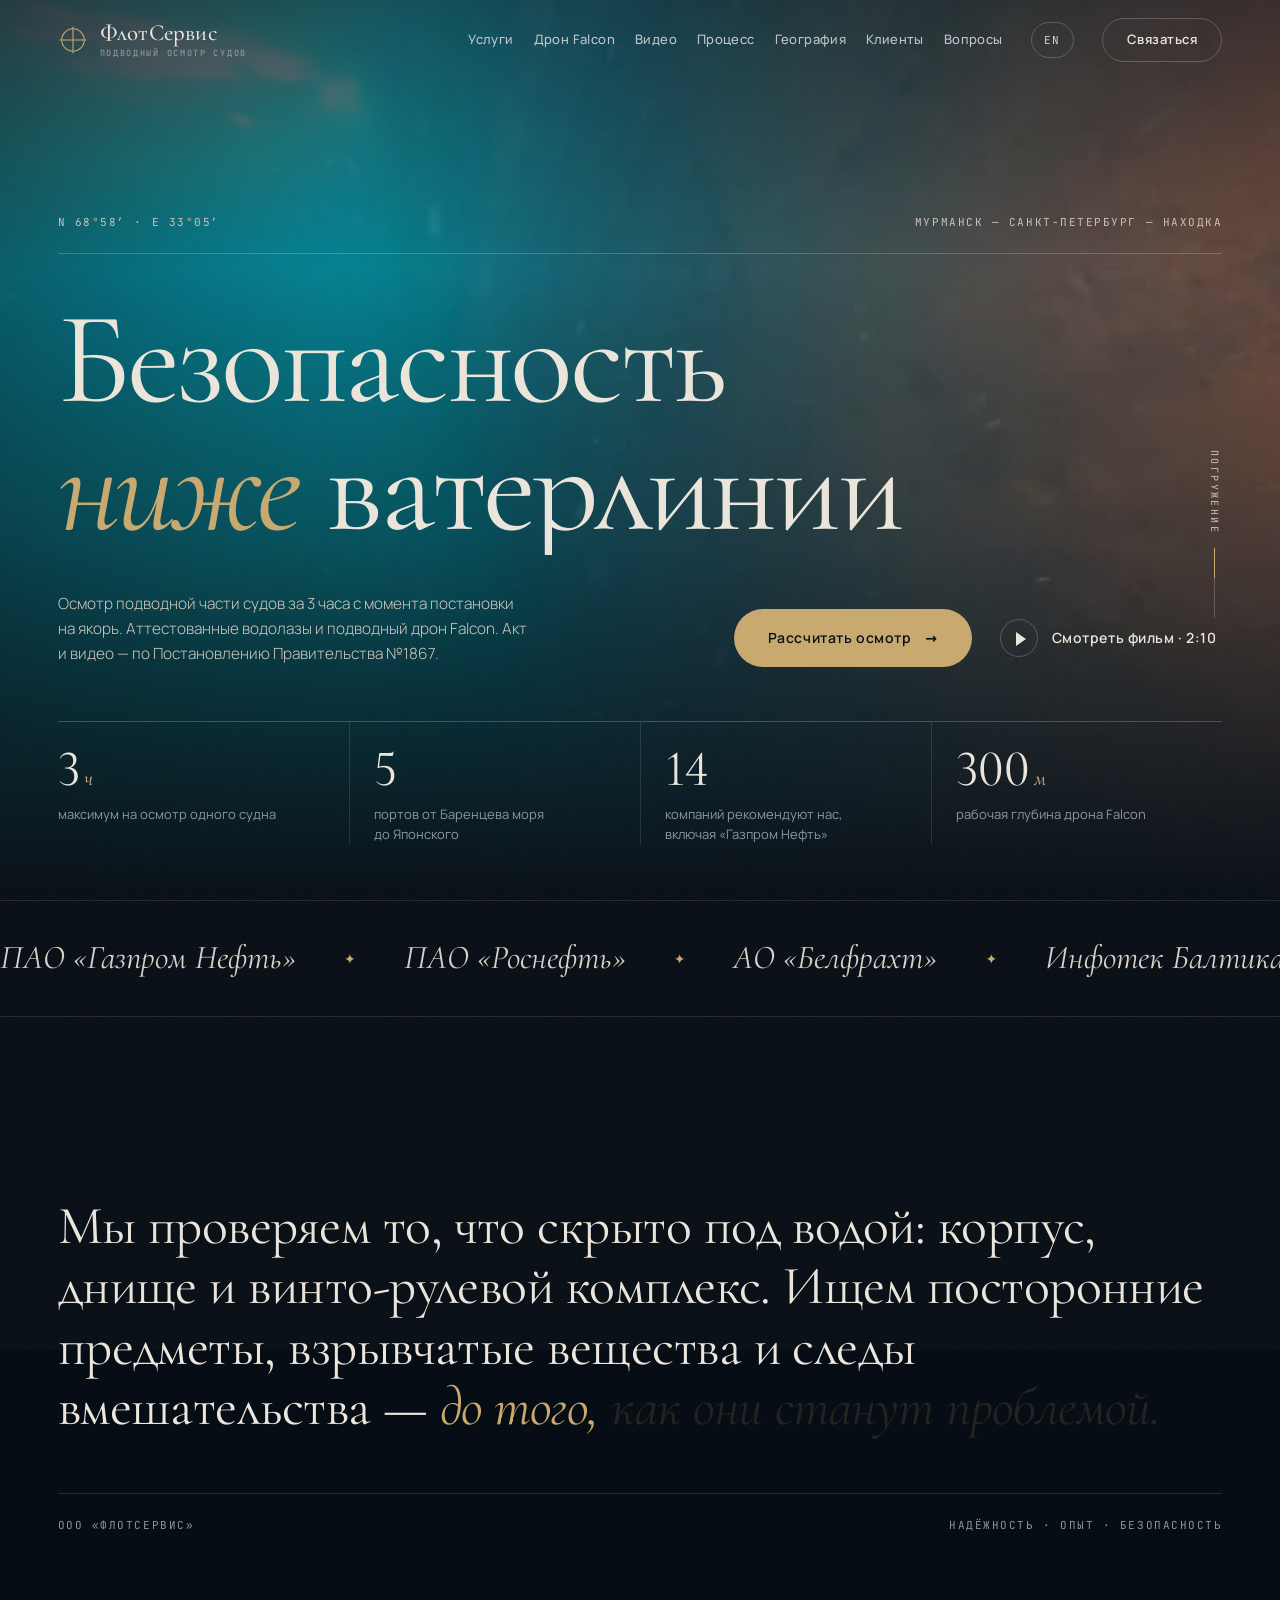
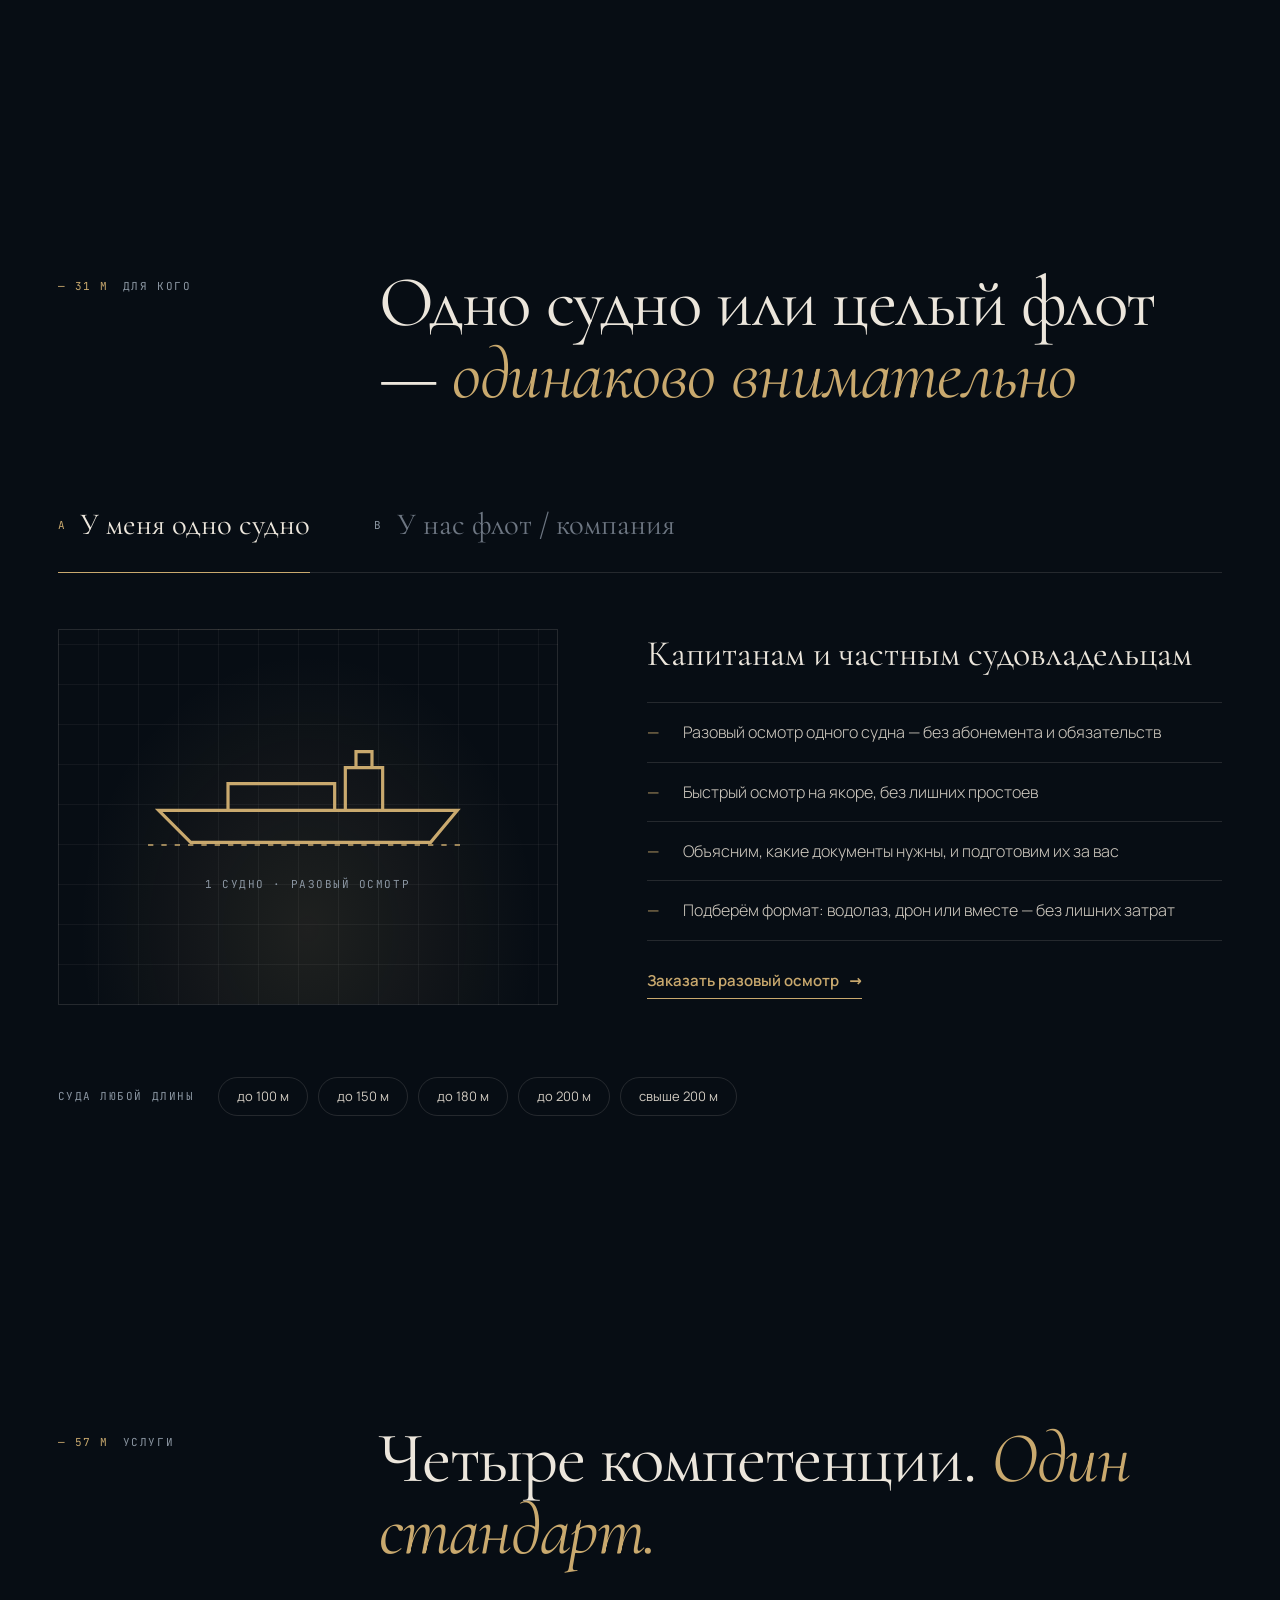
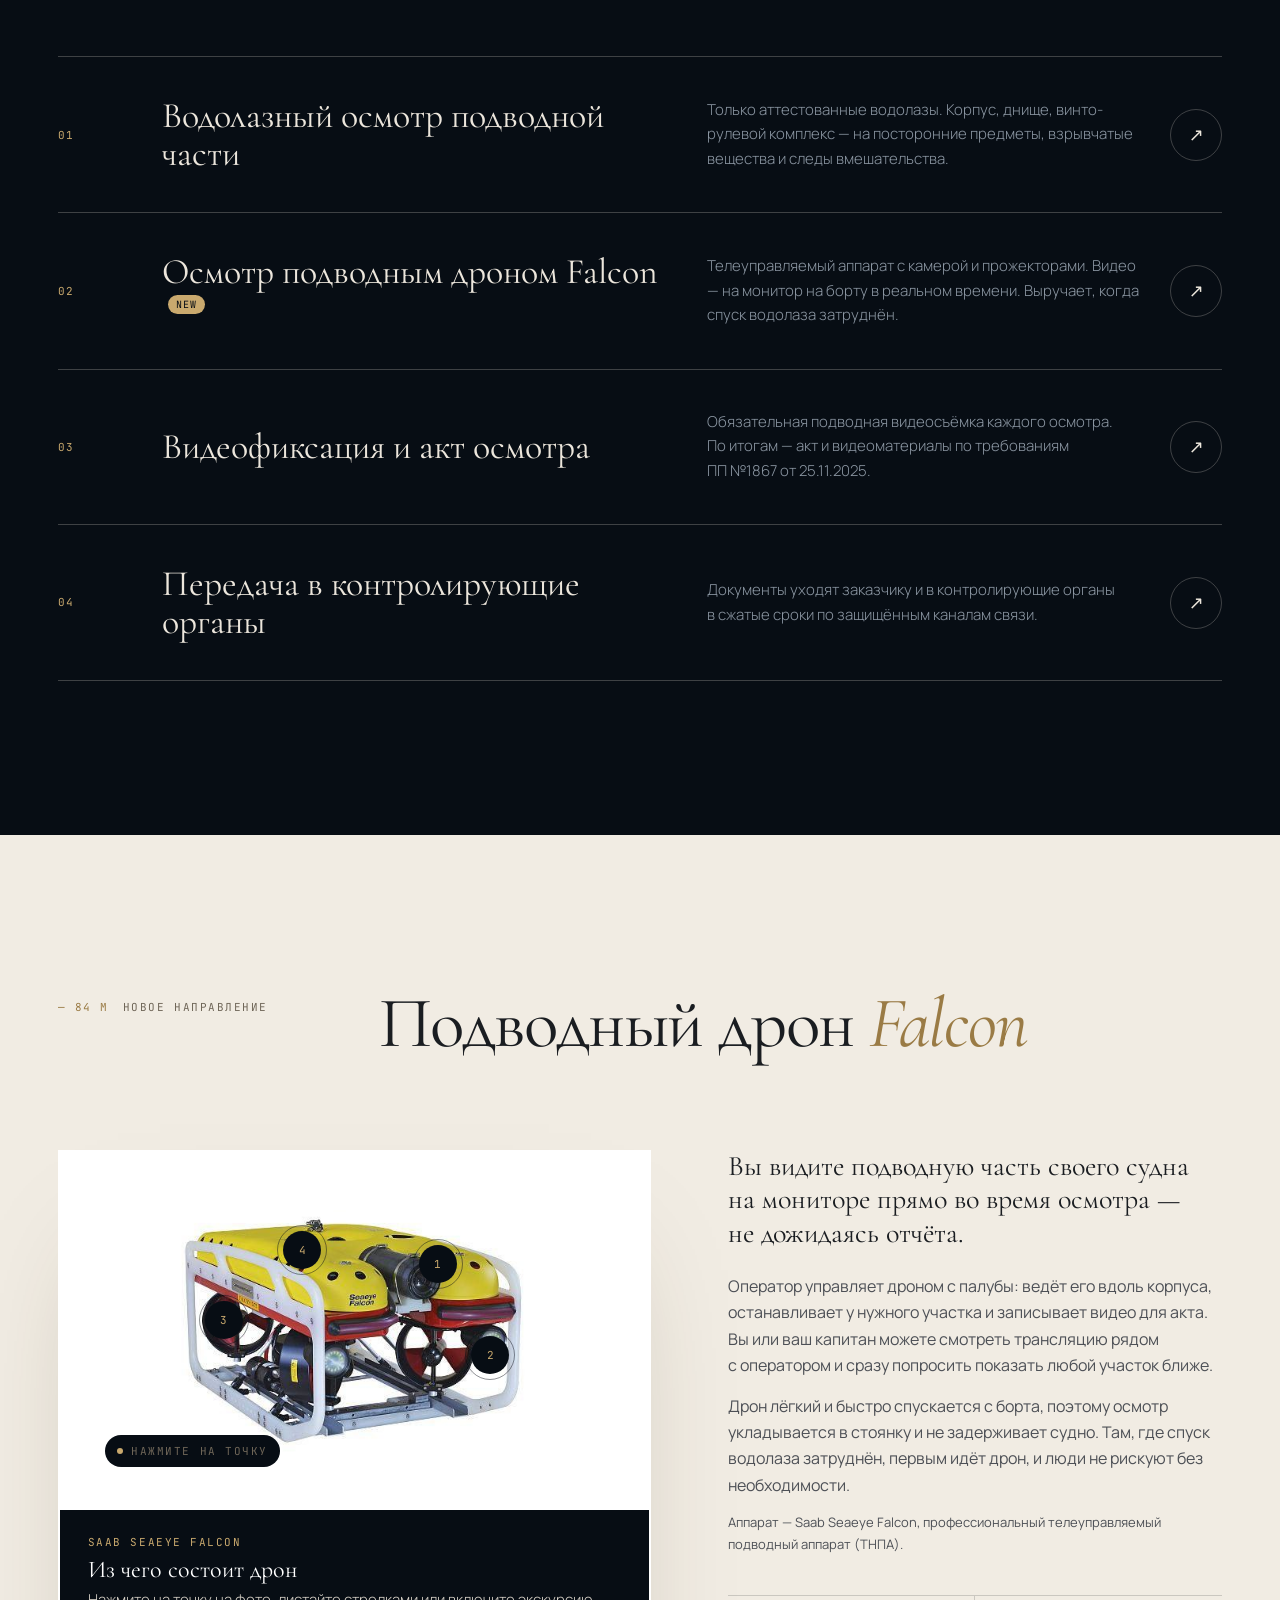
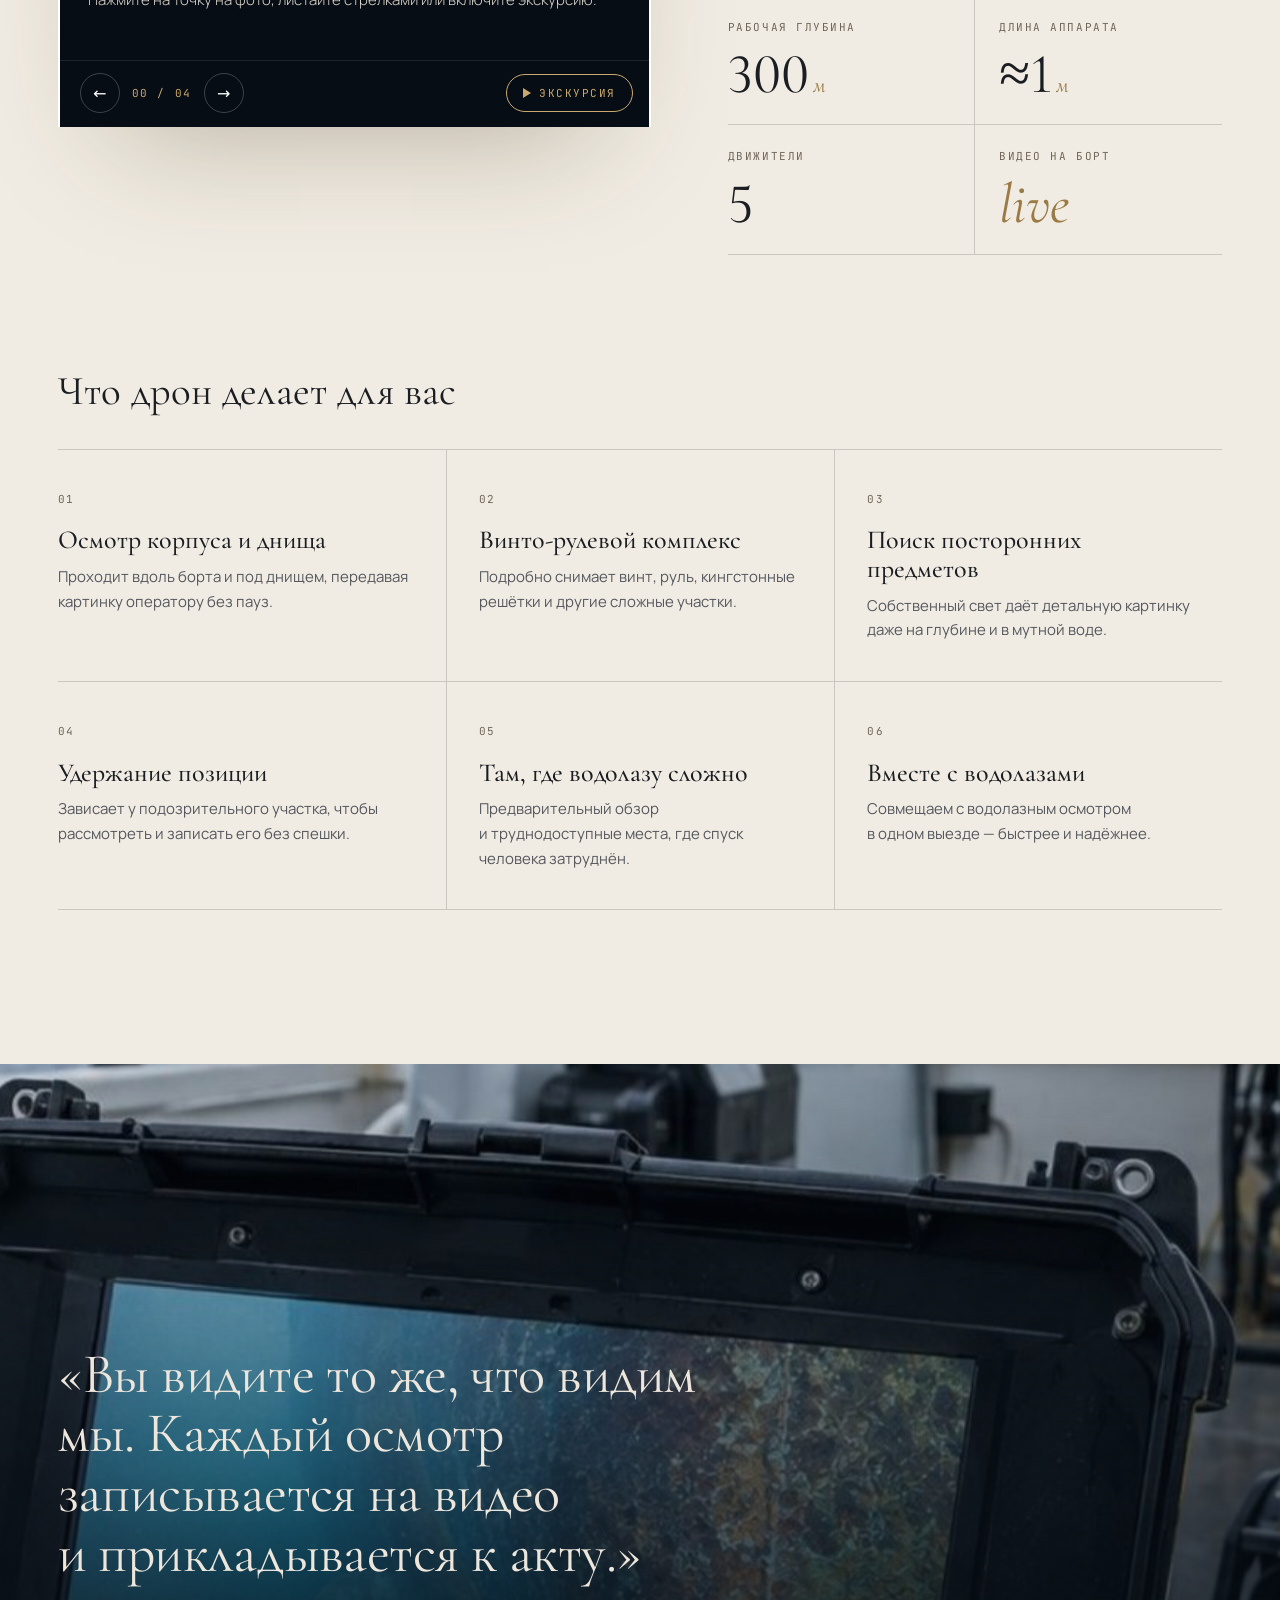
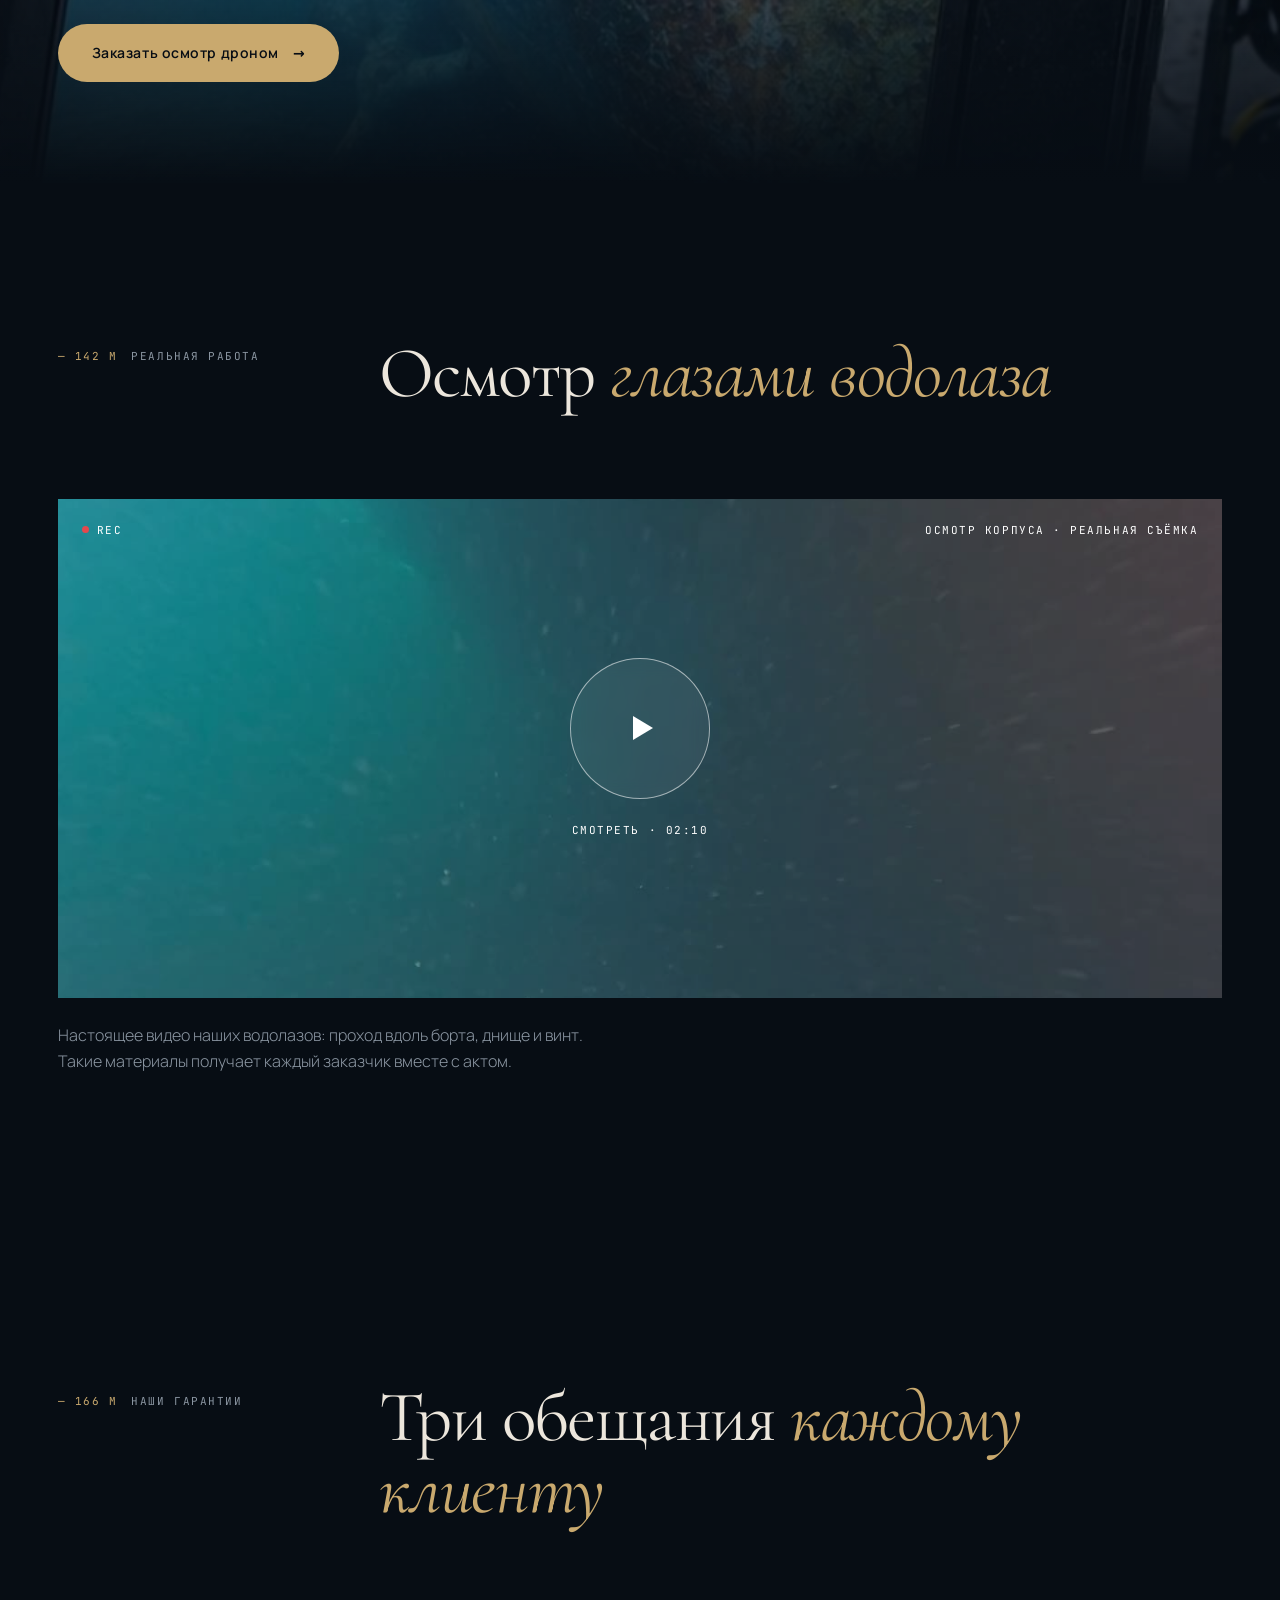
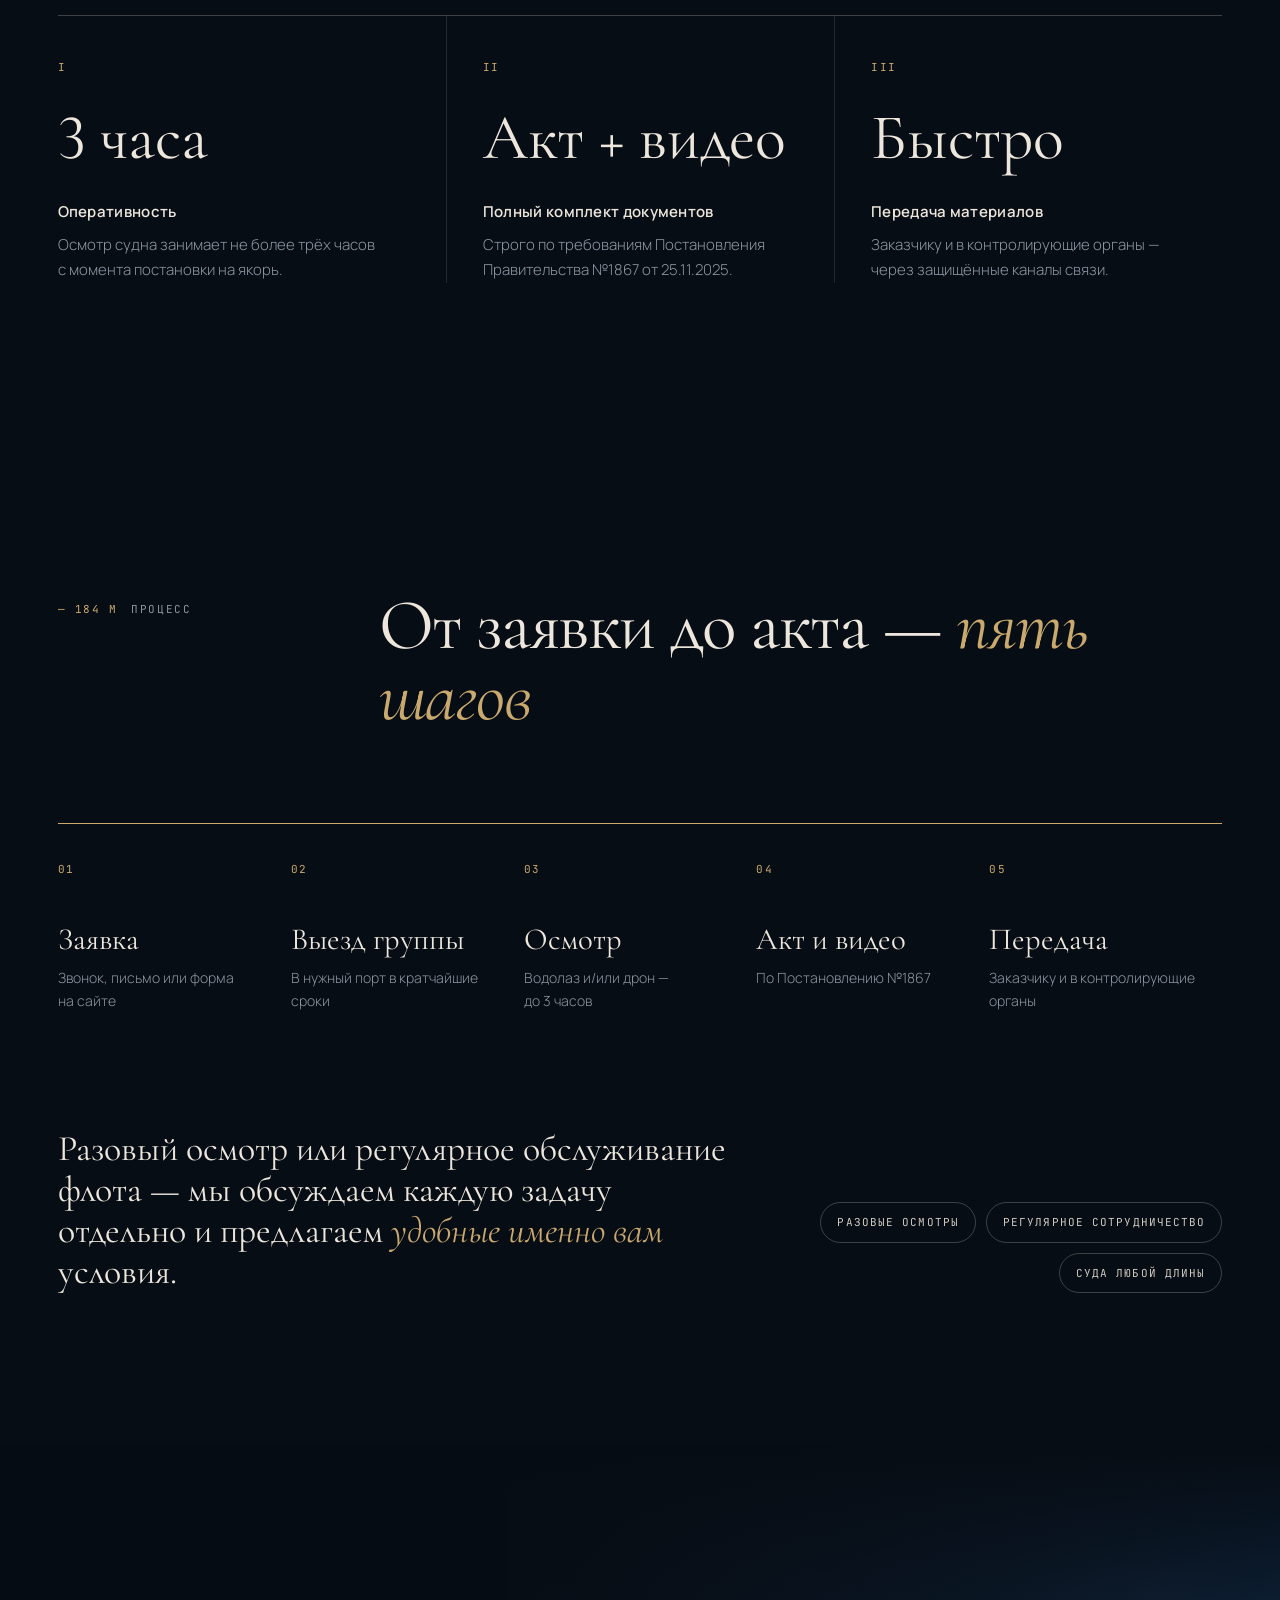
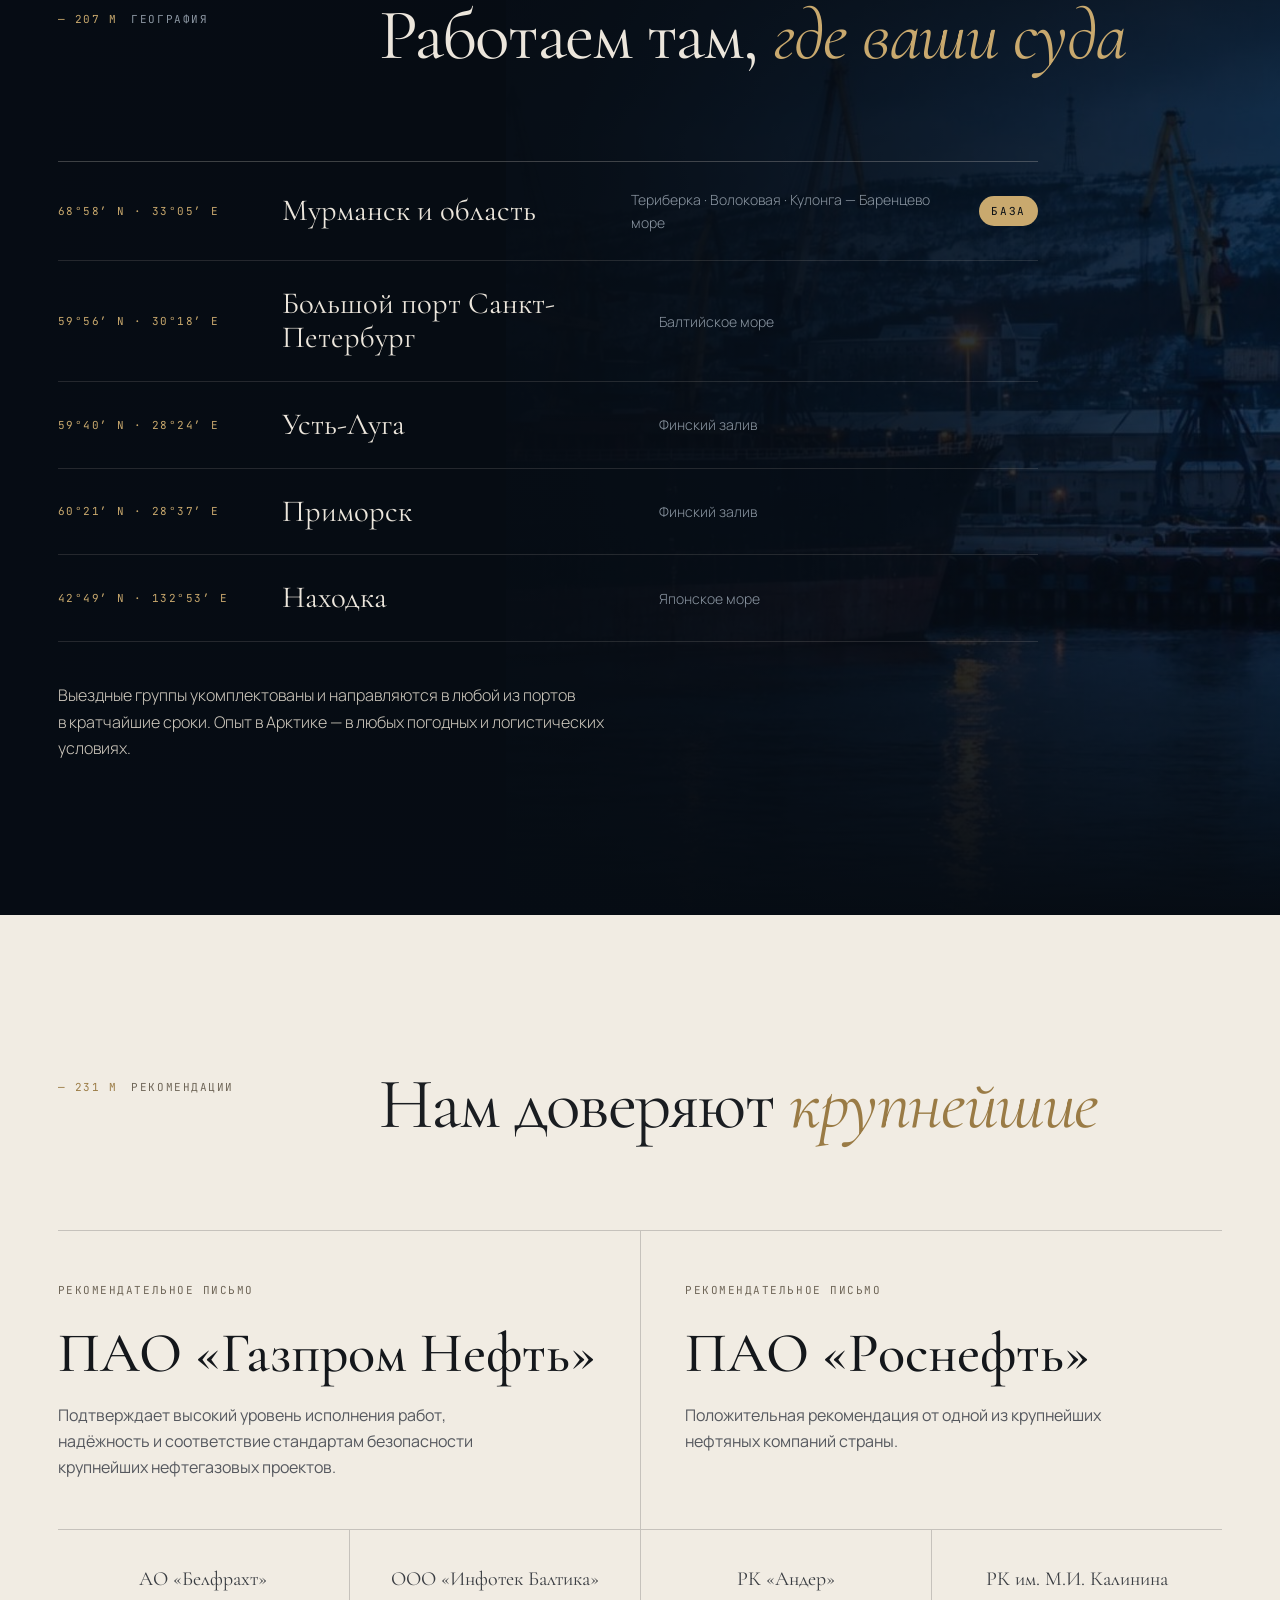
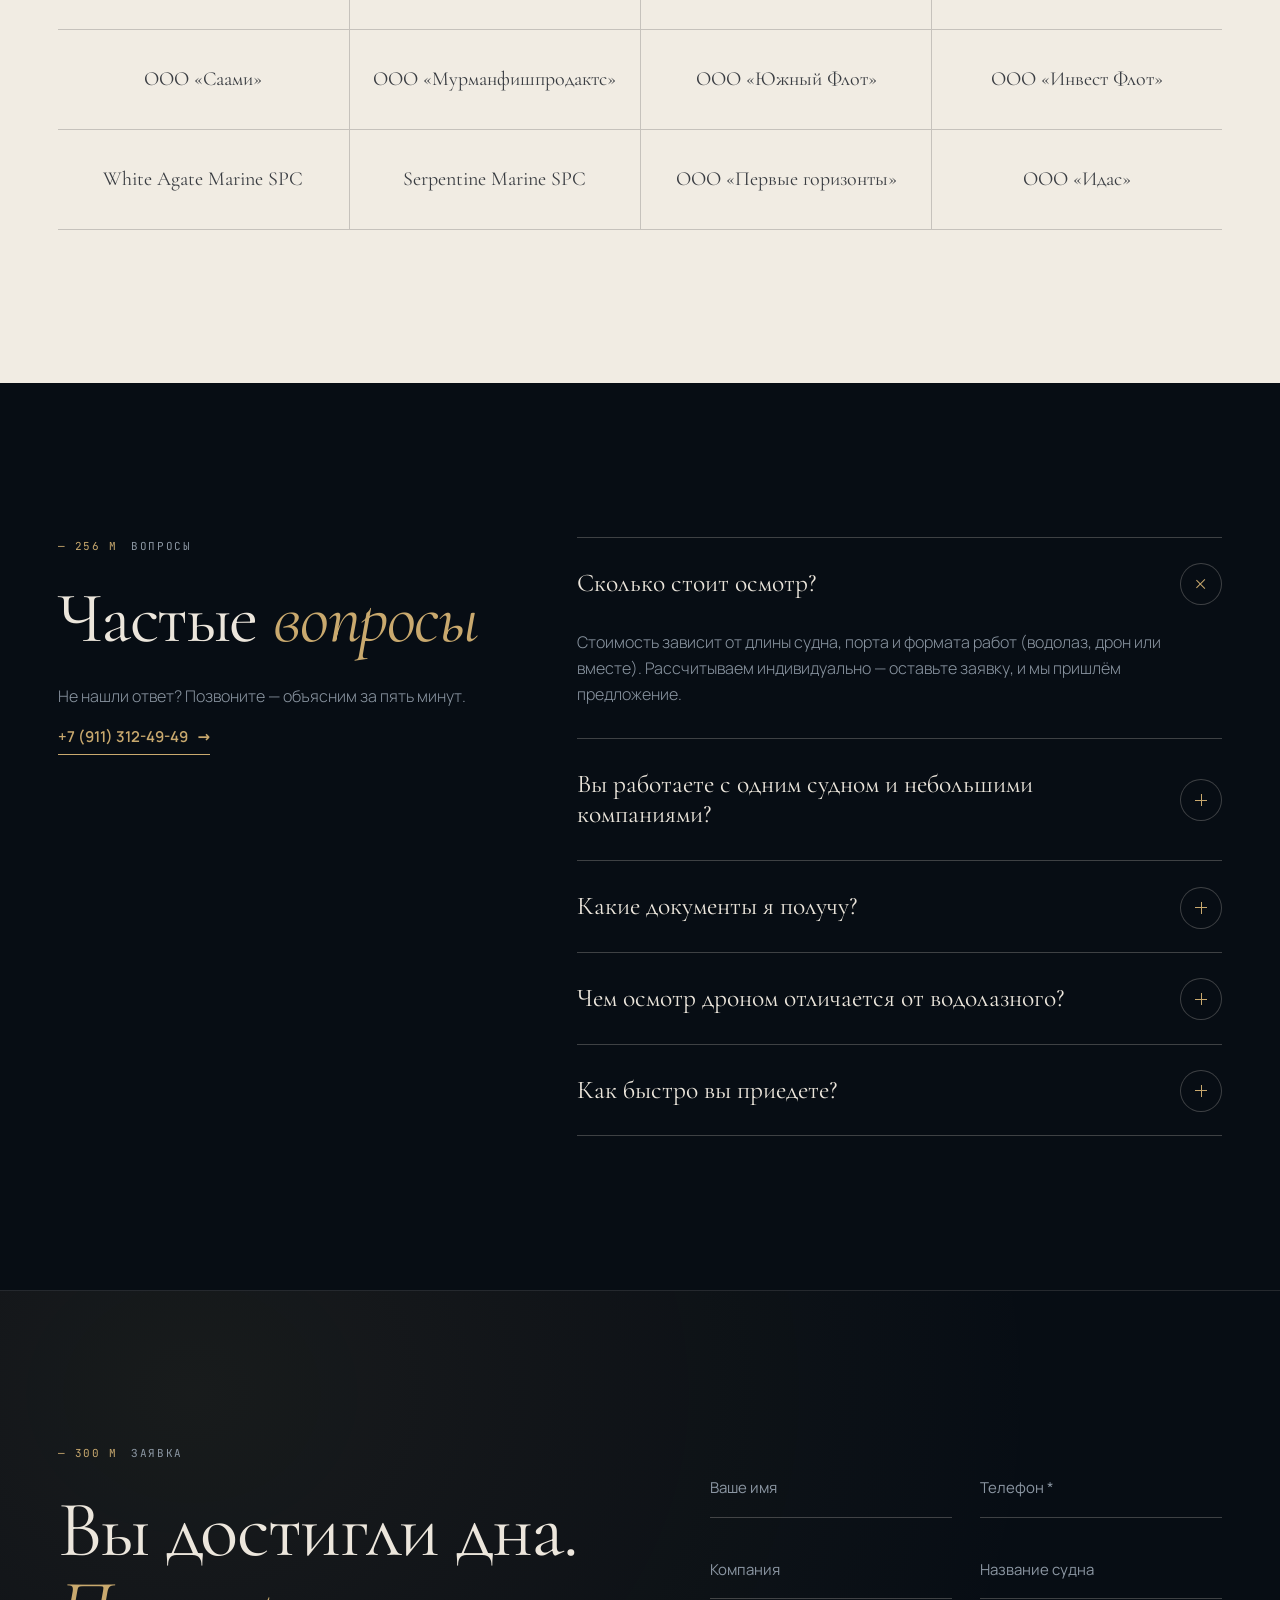
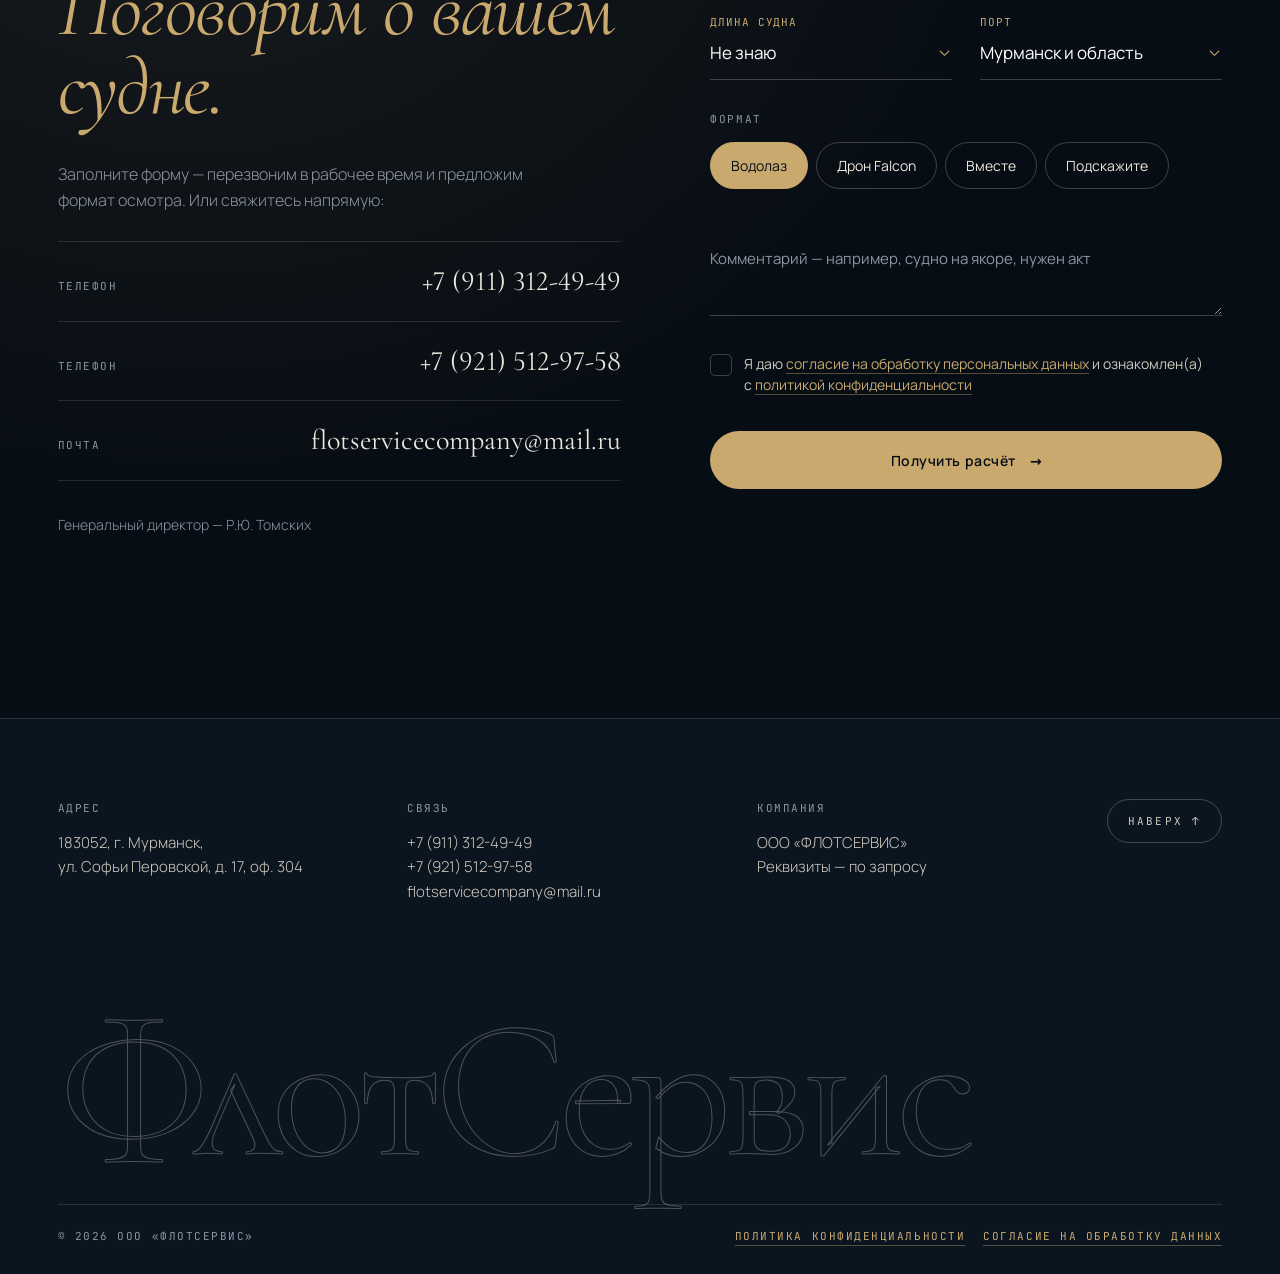
==== index.html @ 88ff587e "Интерактивный дрон: приближение, экскурсия, свайпы Нажатие на точку плавно приближает фото к детали " ====
<!doctype html>
<html lang="ru">
<head>
<meta charset="utf-8">
<meta name="viewport" content="width=device-width, initial-scale=1, viewport-fit=cover">
<title>ФлотСервис — подводный осмотр судов водолазами и дроном</title>
<meta name="description" content="Осмотр подводной части судов за 3 часа с момента постановки на якорь. Аттестованные водолазы и подводный дрон Falcon. Акт и видео по Постановлению №1867. Мурманск, Санкт-Петербург, Усть-Луга, Приморск, Находка.">
<meta name="theme-color" content="#070d14">
<meta property="og:title" content="ФлотСервис — подводный осмотр судов">
<meta property="og:description" content="Водолазы и дрон Falcon. Осмотр до 3 часов, акт и видео по ПП №1867.">
<meta property="og:image" content="assets/diver.jpg">
<link rel="icon" href="data:image/svg+xml,%3Csvg xmlns='http://www.w3.org/2000/svg' viewBox='0 0 32 32'%3E%3Crect width='32' height='32' rx='6' fill='%23070d14'/%3E%3Ccircle cx='16' cy='16' r='9' fill='none' stroke='%23c9a96e' stroke-width='1.5'/%3E%3Cpath d='M16 4v24M4 16h24' stroke='%23c9a96e' stroke-width='1'/%3E%3C/svg%3E">
<link rel="stylesheet" href="assets/fonts/fonts.css">
<link rel="stylesheet" href="styles.css">
<link rel="alternate" hreflang="ru" href="https://vodolaznaya-kompaniya.vercel.app/">
<link rel="alternate" hreflang="en" href="https://vodolaznaya-kompaniya.vercel.app/en/">
<script>
  // до отрисовки: не восстанавливать прошлую прокрутку и не прыгать по #якорю
  if ('scrollRestoration' in history) history.scrollRestoration = 'manual';
  if (location.hash) history.replaceState(null, '', location.pathname + location.search);
</script>
<noscript><style>.loader{display:none}.line>span{transform:none}</style></noscript>
</head>
<body>

<a class="skip" href="#main">К содержанию</a>

<!-- Прелоадер: погружение -->
<div class="loader" id="loader" aria-hidden="true">
  <div class="loader__in">
    <span class="loader__mark"><svg viewBox="0 0 40 40"><circle cx="20" cy="20" r="15"/><path d="M20 2v36M2 20h36"/></svg></span>
    <span class="loader__name">ФлотСервис</span>
    <span class="loader__depth"><b id="loaderDepth">000</b> м</span>
  </div>
  <div class="loader__bar"><i id="loaderBar"></i></div>
</div>

<div class="grain" aria-hidden="true"></div>

<!-- ============ ШАПКА ============ -->
<header class="header" id="top">
  <div class="wrap header__in">
    <a href="#top" class="logo" aria-label="ФлотСервис — в начало сайта">
      <span class="logo__mark" aria-hidden="true"><svg viewBox="0 0 40 40"><circle cx="20" cy="20" r="15"/><path d="M20 2v36M2 20h36"/></svg></span>
      <span class="logo__txt">ФлотСервис<small>Подводный осмотр судов</small></span>
    </a>
    <nav class="nav" id="nav" aria-label="Основное меню">
      <a href="#services"><i>01</i>Услуги</a>
      <a href="#falcon"><i>02</i>Дрон Falcon</a>
      <a href="#video"><i>03</i>Видео</a>
      <a href="#process"><i>04</i>Процесс</a>
      <a href="#geo"><i>05</i>География</a>
      <a href="#clients"><i>06</i>Клиенты</a>
      <a href="#faq"><i>07</i>Вопросы</a>
      <div class="nav__foot">
        <a href="tel:+79113124949">+7 (911) 312-49-49</a>
        <a href="mailto:flotservicecompany@mail.ru">flotservicecompany@mail.ru</a>
      </div>
    </nav>
    <span class="header__depth" aria-hidden="true"><b data-depth>000</b> м</span>
    <a href="tel:+79113124949" class="header__phone">+7 (911) 312-49-49</a>
    <a href="en/" class="lang" hreflang="en" lang="en" aria-label="English version">EN</a>
    <a href="#contact" class="btn btn--line btn--sm header__cta magnetic">Связаться</a>
    <button class="burger" id="burger" aria-label="Открыть меню" aria-expanded="false" aria-controls="nav"><span></span><span></span></button>
  </div>
</header>

<!-- ============ ГЛУБИНОМЕР ============ -->
<aside class="gauge" aria-hidden="true">
  <span class="gauge__value"><b data-depth>000</b> м</span>
  <div class="gauge__track"><div class="gauge__fill" id="gaugeFill"></div></div>
  <span class="gauge__section" id="gaugeSection">поверхность</span>
</aside>

<main id="main">

<!-- ============ HERO ============ -->
<section class="hero" data-zone="поверхность">
  <video class="hero__video" autoplay muted loop playsinline preload="auto" poster="assets/hero-poster.jpg" aria-hidden="true">
    <source src="assets/hero-loop.mp4" type="video/mp4">
  </video>
  <div class="hero__shade"></div>

  <div class="wrap hero__in">
    <div class="hero__meta">
      <span class="mono">N 68°58′ · E 33°05′</span>
      <span class="mono">Мурманск — Санкт-Петербург — Находка</span>
    </div>

    <h1 class="hero__title">
      <span class="line"><span>Безопасность</span></span>
      <span class="line"><span><em>ниже</em> ватерлинии</span></span>
    </h1>

    <div class="hero__bottom">
      <p class="hero__lead">Осмотр подводной части судов за&nbsp;3&nbsp;часа с&nbsp;момента постановки на&nbsp;якорь. Аттестованные водолазы и&nbsp;подводный дрон Falcon. Акт и&nbsp;видео — по&nbsp;Постановлению Правительства №1867.</p>
      <div class="hero__btns">
        <a href="#contact" class="btn btn--brass magnetic">Рассчитать осмотр <span class="arr" aria-hidden="true">→</span></a>
        <a href="#video" class="btn btn--text" data-film><span class="play-dot" aria-hidden="true"></span>Смотреть фильм · 2:10</a>
      </div>
    </div>

    <ul class="hero__stats">
      <li><b>3<small>ч</small></b><span>максимум на&nbsp;осмотр одного судна</span></li>
      <li><b>5</b><span>портов от&nbsp;Баренцева моря до&nbsp;Японского</span></li>
      <li><b>14</b><span>компаний рекомендуют нас, включая «Газпром Нефть»</span></li>
      <li><b>300<small>м</small></b><span>рабочая глубина дрона Falcon</span></li>
    </ul>
  </div>
  <a href="#trust" class="hero__scroll" aria-label="Листать вниз"><span>Погружение</span><i></i></a>
</section>

<!-- ============ ЛЕНТА ДОВЕРИЯ ============ -->
<div class="trust" id="trust" aria-label="Нас рекомендуют">
  <div class="marquee"><div class="marquee__row">
    <span>ПАО «Газпром Нефть»</span><i>✦</i><span>ПАО «Роснефть»</span><i>✦</i><span>АО «Белфрахт»</span><i>✦</i><span>Инфотек Балтика</span><i>✦</i><span>White Agate Marine</span><i>✦</i><span>Мурманфишпродактс</span><i>✦</i><span>Serpentine Marine</span><i>✦</i><span>Южный Флот</span><i>✦</i><span>Инвест Флот</span><i>✦</i>
  </div></div>
</div>

<!-- ============ МАНИФЕСТ ============ -->
<section class="section manifest" data-zone="о компании">
  <div class="wrap">
    <p class="manifest__txt reveal-words">Мы&nbsp;проверяем то, что скрыто под водой: корпус, днище и&nbsp;винто-рулевой комплекс. Ищем посторонние предметы, взрывчатые вещества и&nbsp;следы вмешательства — <em>до&nbsp;того, как они станут проблемой.</em></p>
    <div class="manifest__sign">
      <span class="mono">ООО «ФлотСервис»</span>
      <span class="mono">Надёжность · Опыт · Безопасность</span>
    </div>
  </div>
</section>

<!-- ============ ДЛЯ КОГО ============ -->
<section class="section" id="who" data-zone="для кого">
  <div class="wrap">
    <header class="shead">
      <p class="shead__num mono"><span class="depth-tag">— 0 м</span> Для кого</p>
      <h2 class="h2">Одно судно или целый флот — <em>одинаково внимательно</em></h2>
    </header>

    <div class="switch" role="tablist" aria-label="Выберите формат">
      <button role="tab" aria-selected="true" aria-controls="tab-one" id="t-one" class="switch__btn is-active" data-tab="one"><i class="mono">A</i>У меня одно судно</button>
      <button role="tab" aria-selected="false" aria-controls="tab-fleet" id="t-fleet" class="switch__btn" data-tab="fleet"><i class="mono">B</i>У нас флот / компания</button>
    </div>

    <div class="who">
      <div class="who__panel is-active" id="tab-one" role="tabpanel" aria-labelledby="t-one">
        <div class="who__visual" aria-hidden="true">
          <svg viewBox="0 0 120 40"><use href="#ship"/></svg>
          <span class="mono">1 судно · разовый осмотр</span>
        </div>
        <div class="who__body">
          <h3>Капитанам и частным судовладельцам</h3>
          <ul class="list">
            <li>Разовый осмотр одного судна — без абонемента и&nbsp;обязательств</li>
            <li>Быстрый осмотр на&nbsp;якоре, без лишних простоев</li>
            <li>Объясним, какие документы нужны, и&nbsp;подготовим их за&nbsp;вас</li>
            <li>Подберём формат: водолаз, дрон или вместе — без лишних затрат</li>
          </ul>
          <a href="#contact" class="link" data-format="Разовый осмотр">Заказать разовый осмотр <span aria-hidden="true">→</span></a>
        </div>
      </div>
      <div class="who__panel" id="tab-fleet" role="tabpanel" aria-labelledby="t-fleet" hidden>
        <div class="who__visual who__visual--fleet" aria-hidden="true">
          <div><svg viewBox="0 0 120 40"><use href="#ship"/></svg><svg viewBox="0 0 120 40"><use href="#ship"/></svg><svg viewBox="0 0 120 40"><use href="#ship"/></svg><svg viewBox="0 0 120 40"><use href="#ship"/></svg></div>
          <span class="mono">флот · договор на обслуживание</span>
        </div>
        <div class="who__body">
          <h3>Судоходным, стивидорным и&nbsp;нефтегазовым компаниям</h3>
          <ul class="list">
            <li>Регулярное обслуживание флота по&nbsp;согласованному графику</li>
            <li>Безопасность судов перед погрузкой и&nbsp;разгрузкой</li>
            <li>Выездные группы в&nbsp;любом из&nbsp;портов присутствия</li>
            <li>Соответствие стандартам безопасности крупнейших нефтегазовых проектов</li>
          </ul>
          <a href="#contact" class="link" data-format="Договор на обслуживание флота">Обсудить договор на обслуживание <span aria-hidden="true">→</span></a>
        </div>
      </div>
    </div>

    <div class="sizes">
      <span class="mono">Суда любой длины</span>
      <i>до 100 м</i><i>до 150 м</i><i>до 180 м</i><i>до 200 м</i><i>свыше 200 м</i>
    </div>
  </div>
</section>

<!-- ============ УСЛУГИ ============ -->
<section class="section" id="services" data-zone="услуги">
  <div class="wrap">
    <header class="shead">
      <p class="shead__num mono"><span class="depth-tag">— 0 м</span> Услуги</p>
      <h2 class="h2">Четыре компетенции. <em>Один стандарт.</em></h2>
    </header>
    <ol class="rows">
      <li class="row">
        <span class="row__n mono">01</span>
        <h3 class="row__t">Водолазный осмотр подводной части</h3>
        <p class="row__d">Только аттестованные водолазы. Корпус, днище, винто-рулевой комплекс — на&nbsp;посторонние предметы, взрывчатые вещества и&nbsp;следы вмешательства.</p>
        <a href="#video" class="row__a" aria-label="Смотреть видео водолазного осмотра">↗</a>
      </li>
      <li class="row">
        <span class="row__n mono">02</span>
        <h3 class="row__t">Осмотр подводным дроном Falcon <sup class="mono">new</sup></h3>
        <p class="row__d">Телеуправляемый аппарат с&nbsp;камерой и&nbsp;прожекторами. Видео — на&nbsp;монитор на&nbsp;борту в&nbsp;реальном времени. Выручает, когда спуск водолаза затруднён.</p>
        <a href="#falcon" class="row__a" aria-label="Подробнее о дроне">↗</a>
      </li>
      <li class="row">
        <span class="row__n mono">03</span>
        <h3 class="row__t">Видеофиксация и акт осмотра</h3>
        <p class="row__d">Обязательная подводная видеосъёмка каждого осмотра. По&nbsp;итогам — акт и&nbsp;видеоматериалы по&nbsp;требованиям ПП&nbsp;№1867 от&nbsp;25.11.2025.</p>
        <a href="#guarantees" class="row__a" aria-label="Подробнее об акте и видео">↗</a>
      </li>
      <li class="row">
        <span class="row__n mono">04</span>
        <h3 class="row__t">Передача в контролирующие органы</h3>
        <p class="row__d">Документы уходят заказчику и&nbsp;в&nbsp;контролирующие органы в&nbsp;сжатые сроки по&nbsp;защищённым каналам связи.</p>
        <a href="#process" class="row__a" aria-label="Как передаём документы">↗</a>
      </li>
    </ol>
  </div>
</section>

<!-- ============ ДРОН FALCON (светлая секция) ============ -->
<section class="section light falcon" id="falcon" data-zone="дрон falcon">
  <div class="wrap">
    <header class="shead">
      <p class="shead__num mono"><span class="depth-tag">— 0 м</span> Новое направление</p>
      <h2 class="h2">Подводный дрон <em>Falcon</em></h2>
    </header>

    <div class="falcon__grid">
      <figure class="drone" id="drone">
        <div class="drone__img">
          <div class="drone__stage" id="droneStage">
            <img src="assets/falcon.jpg" alt="Подводный дрон Saab Seaeye Falcon — жёлтый корпус, белая защитная рама, движители и прожекторы" width="660" height="371">
            <span class="drone__spot" aria-hidden="true"></span>
            <button class="hot" style="--x:66%;--y:27%" data-hot="0" aria-label="Камера"><span>1</span></button>
            <button class="hot" style="--x:76%;--y:58%" data-hot="1" aria-label="Прожекторы"><span>2</span></button>
            <button class="hot" style="--x:25%;--y:46%" data-hot="2" aria-label="Движители"><span>3</span></button>
            <button class="hot" style="--x:40%;--y:22%" data-hot="3" aria-label="Корпус и рама"><span>4</span></button>
          </div>
          <span class="drone__hint mono" id="droneHint" aria-hidden="true">Нажмите на точку</span>
          <button class="drone__reset mono" id="droneReset" hidden>Общий вид <span aria-hidden="true">↺</span></button>
        </div>
        <figcaption class="drone__tip">
          <div class="drone__body" id="droneTip" aria-live="polite">
            <span class="mono">Saab Seaeye Falcon</span>
            <b>Из чего состоит дрон</b>
            <span>Нажмите на точку на фото, листайте стрелками или включите экскурсию.</span>
          </div>
          <div class="drone__ctrl">
            <button class="drone__arrow" id="dronePrev" aria-label="Предыдущая деталь">←</button>
            <span class="drone__count mono" id="droneCount">00 / 04</span>
            <button class="drone__arrow" id="droneNext" aria-label="Следующая деталь">→</button>
            <button class="drone__tour mono" id="droneTour" aria-pressed="false"><span class="drone__tour-ico" aria-hidden="true"></span><span class="drone__tour-txt">Экскурсия</span></button>
            <span class="drone__bar" aria-hidden="true"><i id="droneBar"></i></span>
          </div>
        </figcaption>
      </figure>

      <div class="falcon__text">
        <p class="falcon__lead">Вы видите подводную часть своего судна на&nbsp;мониторе прямо во&nbsp;время осмотра — не&nbsp;дожидаясь отчёта.</p>
        <p>Оператор управляет дроном с&nbsp;палубы: ведёт его вдоль корпуса, останавливает у&nbsp;нужного участка и&nbsp;записывает видео для акта. Вы или ваш капитан можете смотреть трансляцию рядом с&nbsp;оператором и&nbsp;сразу попросить показать любой участок ближе.</p>
        <p>Дрон лёгкий и&nbsp;быстро спускается с&nbsp;борта, поэтому осмотр укладывается в&nbsp;стоянку и&nbsp;не&nbsp;задерживает судно. Там, где спуск водолаза затруднён, первым идёт дрон, и&nbsp;люди не&nbsp;рискуют без необходимости.</p>
        <p class="falcon__model">Аппарат — Saab Seaeye Falcon, профессиональный телеуправляемый подводный аппарат (ТНПА).</p>
        <dl class="specs">
          <div><dt class="mono">Рабочая глубина</dt><dd>300<small>м</small></dd></div>
          <div><dt class="mono">Длина аппарата</dt><dd>≈1<small>м</small></dd></div>
          <div><dt class="mono">Движители</dt><dd>5</dd></div>
          <div><dt class="mono">Видео на борт</dt><dd><em>live</em></dd></div>
        </dl>
      </div>
    </div>

    <h3 class="h3">Что дрон делает для вас</h3>
    <div class="tasks">
      <div class="task"><span class="mono">01</span><h4>Осмотр корпуса и днища</h4><p>Проходит вдоль борта и&nbsp;под днищем, передавая картинку оператору без пауз.</p></div>
      <div class="task"><span class="mono">02</span><h4>Винто-рулевой комплекс</h4><p>Подробно снимает винт, руль, кингстонные решётки и&nbsp;другие сложные участки.</p></div>
      <div class="task"><span class="mono">03</span><h4>Поиск посторонних предметов</h4><p>Собственный свет даёт детальную картинку даже на&nbsp;глубине и&nbsp;в&nbsp;мутной воде.</p></div>
      <div class="task"><span class="mono">04</span><h4>Удержание позиции</h4><p>Зависает у&nbsp;подозрительного участка, чтобы рассмотреть и&nbsp;записать его без спешки.</p></div>
      <div class="task"><span class="mono">05</span><h4>Там, где водолазу сложно</h4><p>Предварительный обзор и&nbsp;труднодоступные места, где спуск человека затруднён.</p></div>
      <div class="task"><span class="mono">06</span><h4>Вместе с водолазами</h4><p>Совмещаем с&nbsp;водолазным осмотром в&nbsp;одном выезде — быстрее и&nbsp;надёжнее.</p></div>
    </div>
  </div>
</section>

<!-- Кинематографичная вставка -->
<section class="deck" aria-label="Оператор дрона на палубе">
  <img src="assets/drone-deck.jpg" alt="Оператор на палубе управляет дроном и видит корпус судна на мониторе" loading="lazy" width="1920" height="586" data-parallax>
  <div class="wrap deck__txt">
    <p class="quote">«Вы видите то&nbsp;же, что видим мы. Каждый осмотр записывается на&nbsp;видео и&nbsp;прикладывается к&nbsp;акту.»</p>
    <a href="#contact" class="btn btn--brass magnetic" data-format="Дрон Falcon">Заказать осмотр дроном <span class="arr" aria-hidden="true">→</span></a>
  </div>
</section>

<!-- ============ ВИДЕО ============ -->
<section class="section video-sec" id="video" data-zone="видео">
  <div class="wrap">
    <header class="shead">
      <p class="shead__num mono"><span class="depth-tag">— 0 м</span> Реальная работа</p>
      <h2 class="h2">Осмотр <em>глазами водолаза</em></h2>
    </header>
    <div class="player" id="player">
      <video id="mainVideo" preload="none" playsinline poster="assets/divers-poster.jpg">
        <source src="assets/divers.mp4" type="video/mp4">
        Ваш браузер не поддерживает видео.
      </video>
      <button class="player__btn" id="playBtn" aria-label="Смотреть видео осмотра">
        <span class="player__circle"><span class="play-tri"></span></span>
        <span class="player__label mono">Смотреть · 02:10</span>
      </button>
      <button class="player__close" id="closeFilm" aria-label="Закрыть полноэкранный просмотр">✕</button>
      <div class="player__hud mono" aria-hidden="true"><span><i></i>REC</span><span>Осмотр корпуса · реальная съёмка</span></div>
    </div>
    <p class="video-sec__cap">Настоящее видео наших водолазов: проход вдоль борта, днище и&nbsp;винт. Такие материалы получает каждый заказчик вместе с&nbsp;актом.</p>
  </div>
</section>

<!-- ============ ГАРАНТИИ ============ -->
<section class="section" id="guarantees" data-zone="гарантии">
  <div class="wrap">
    <header class="shead">
      <p class="shead__num mono"><span class="depth-tag">— 0 м</span> Наши гарантии</p>
      <h2 class="h2">Три обещания <em>каждому клиенту</em></h2>
    </header>
    <div class="promises">
      <div class="promise"><span class="mono">I</span><b class="promise__big">3 часа</b><h3>Оперативность</h3><p>Осмотр судна занимает не&nbsp;более трёх часов с&nbsp;момента постановки на&nbsp;якорь.</p></div>
      <div class="promise"><span class="mono">II</span><b class="promise__big">Акт + видео</b><h3>Полный комплект документов</h3><p>Строго по&nbsp;требованиям Постановления Правительства №1867 от&nbsp;25.11.2025.</p></div>
      <div class="promise"><span class="mono">III</span><b class="promise__big">Быстро</b><h3>Передача материалов</h3><p>Заказчику и&nbsp;в&nbsp;контролирующие органы — через защищённые каналы связи.</p></div>
    </div>
  </div>
</section>

<!-- ============ КАК РАБОТАЕМ ============ -->
<section class="section" id="process" data-zone="процесс">
  <div class="wrap">
    <header class="shead">
      <p class="shead__num mono"><span class="depth-tag">— 0 м</span> Процесс</p>
      <h2 class="h2">От заявки до акта — <em>пять шагов</em></h2>
    </header>
    <ol class="steps">
      <li><span class="steps__n mono">01</span><h3>Заявка</h3><p>Звонок, письмо или форма на&nbsp;сайте</p></li>
      <li><span class="steps__n mono">02</span><h3>Выезд группы</h3><p>В нужный порт в&nbsp;кратчайшие сроки</p></li>
      <li><span class="steps__n mono">03</span><h3>Осмотр</h3><p>Водолаз и/или дрон — до&nbsp;3&nbsp;часов</p></li>
      <li><span class="steps__n mono">04</span><h3>Акт и видео</h3><p>По&nbsp;Постановлению №1867</p></li>
      <li><span class="steps__n mono">05</span><h3>Передача</h3><p>Заказчику и&nbsp;в&nbsp;контролирующие органы</p></li>
    </ol>
    <div class="individual">
      <p class="individual__q">Разовый осмотр или регулярное обслуживание флота — мы&nbsp;обсуждаем каждую задачу отдельно и&nbsp;предлагаем <em>удобные именно вам</em> условия.</p>
      <div class="individual__tags mono"><i>Разовые осмотры</i><i>Регулярное сотрудничество</i><i>Суда любой длины</i></div>
    </div>
  </div>
</section>

<!-- ============ ГЕОГРАФИЯ ============ -->
<section class="section geo" id="geo" data-zone="география">
  <div class="geo__bg" aria-hidden="true"></div>
  <div class="wrap geo__in">
    <header class="shead">
      <p class="shead__num mono"><span class="depth-tag">— 0 м</span> География</p>
      <h2 class="h2">Работаем там, <em>где ваши суда</em></h2>
    </header>
    <ul class="ports">
      <li class="port port--main"><span class="mono port__c">68°58′ N · 33°05′ E</span><h3>Мурманск и область</h3><p>Териберка · Волоковая · Кулонга — Баренцево море</p><span class="port__tag mono">База</span></li>
      <li class="port"><span class="mono port__c">59°56′ N · 30°18′ E</span><h3>Большой порт Санкт-Петербург</h3><p>Балтийское море</p></li>
      <li class="port"><span class="mono port__c">59°40′ N · 28°24′ E</span><h3>Усть-Луга</h3><p>Финский залив</p></li>
      <li class="port"><span class="mono port__c">60°21′ N · 28°37′ E</span><h3>Приморск</h3><p>Финский залив</p></li>
      <li class="port"><span class="mono port__c">42°49′ N · 132°53′ E</span><h3>Находка</h3><p>Японское море</p></li>
    </ul>
    <p class="geo__note">Выездные группы укомплектованы и&nbsp;направляются в&nbsp;любой из&nbsp;портов в&nbsp;кратчайшие сроки. Опыт в&nbsp;Арктике — в&nbsp;любых погодных и&nbsp;логистических условиях.</p>
  </div>
</section>

<!-- ============ КЛИЕНТЫ (светлая секция) ============ -->
<section class="section light" id="clients" data-zone="клиенты">
  <div class="wrap">
    <header class="shead">
      <p class="shead__num mono"><span class="depth-tag">— 0 м</span> Рекомендации</p>
      <h2 class="h2">Нам доверяют <em>крупнейшие</em></h2>
    </header>
    <div class="majors">
      <div class="major"><span class="mono">Рекомендательное письмо</span><b>ПАО «Газпром Нефть»</b><p>Подтверждает высокий уровень исполнения работ, надёжность и&nbsp;соответствие стандартам безопасности крупнейших нефтегазовых проектов.</p></div>
      <div class="major"><span class="mono">Рекомендательное письмо</span><b>ПАО «Роснефть»</b><p>Положительная рекомендация от&nbsp;одной из&nbsp;крупнейших нефтяных компаний страны.</p></div>
    </div>
    <ul class="logos">
      <li>АО «Белфрахт»</li><li>ООО «Инфотек Балтика»</li><li>РК «Андер»</li><li>РК им.&nbsp;М.И.&nbsp;Калинина</li>
      <li>ООО «Саами»</li><li>ООО «Мурманфишпродактс»</li><li>ООО «Южный Флот»</li><li>ООО «Инвест Флот»</li>
      <li>White Agate Marine SPC</li><li>Serpentine Marine SPC</li><li>ООО «Первые горизонты»</li><li>ООО «Идас»</li>
    </ul>
  </div>
</section>

<!-- ============ FAQ ============ -->
<section class="section" id="faq" data-zone="вопросы">
  <div class="wrap faq">
    <header class="shead shead--col">
      <p class="shead__num mono"><span class="depth-tag">— 0 м</span> Вопросы</p>
      <h2 class="h2">Частые <em>вопросы</em></h2>
      <p class="muted">Не нашли ответ? Позвоните — объясним за&nbsp;пять минут.</p>
      <a href="tel:+79113124949" class="link">+7 (911) 312-49-49 <span aria-hidden="true">→</span></a>
    </header>
    <div class="acc">
      <details open><summary>Сколько стоит осмотр?</summary><p>Стоимость зависит от&nbsp;длины судна, порта и&nbsp;формата работ (водолаз, дрон или вместе). Рассчитываем индивидуально — оставьте заявку, и&nbsp;мы пришлём предложение.</p></details>
      <details><summary>Вы работаете с одним судном и небольшими компаниями?</summary><p>Да. Делаем разовые осмотры одного судна без абонемента — так же внимательно, как для крупных компаний с&nbsp;флотом.</p></details>
      <details><summary>Какие документы я получу?</summary><p>Акт осмотра и&nbsp;видеоматериалы по&nbsp;требованиям Постановления Правительства №1867 от&nbsp;25.11.2025. Передаём их вам и&nbsp;в&nbsp;контролирующие органы.</p></details>
      <details><summary>Чем осмотр дроном отличается от водолазного?</summary><p>Дрон Falcon управляется с&nbsp;борта, видео идёт на&nbsp;монитор в&nbsp;реальном времени — удобно для предварительного обзора и&nbsp;мест, где спуск водолаза затруднён. Водолаз может детально обследовать участок руками. Часто лучший результат — оба формата в&nbsp;одном выезде.</p></details>
      <details><summary>Как быстро вы приедете?</summary><p>Выездные группы укомплектованы и&nbsp;направляются в&nbsp;нужный порт в&nbsp;кратчайшие сроки. Сам осмотр — не&nbsp;более 3&nbsp;часов с&nbsp;момента постановки на&nbsp;якорь.</p></details>
    </div>
  </div>
</section>

<!-- ============ ЗАЯВКА ============ -->
<section class="section contact" id="contact" data-zone="дно · 300 м">
  <div class="wrap contact__in">
    <div class="contact__l">
      <p class="shead__num mono"><span class="depth-tag depth-tag--fixed">— 300 м</span> Заявка</p>
      <h2 class="h2 h2--xl">Вы достигли дна.<br><em>Поговорим о&nbsp;вашем судне.</em></h2>
      <p class="muted">Заполните форму — перезвоним в&nbsp;рабочее время и&nbsp;предложим формат осмотра. Или свяжитесь напрямую:</p>
      <ul class="contacts">
        <li><span class="mono">Телефон</span><a href="tel:+79113124949">+7 (911) 312-49-49</a></li>
        <li><span class="mono">Телефон</span><a href="tel:+79215129758">+7 (921) 512-97-58</a></li>
        <li><span class="mono">Почта</span><a href="mailto:flotservicecompany@mail.ru">flotservicecompany@mail.ru</a></li>
      </ul>
      <p class="muted small">Генеральный директор — Р.Ю.&nbsp;Томских</p>
    </div>

    <form class="form" id="form" novalidate>
      <div class="form__row">
        <label class="field"><input name="name" autocomplete="name" placeholder=" "><span>Ваше имя</span></label>
        <label class="field"><input name="phone" type="tel" inputmode="tel" autocomplete="tel" placeholder=" " required><span>Телефон *</span></label>
      </div>
      <div class="form__row">
        <label class="field"><input name="company" autocomplete="organization" placeholder=" "><span>Компания</span></label>
        <label class="field"><input name="vessel" placeholder=" "><span>Название судна</span></label>
      </div>
      <div class="form__row">
        <label class="field field--select"><select name="length"><option>Не знаю</option><option>до 100 м</option><option>до 150 м</option><option>до 180 м</option><option>до 200 м</option><option>свыше 200 м</option></select><span>Длина судна</span></label>
        <label class="field field--select"><select name="port"><option>Мурманск и область</option><option>Санкт-Петербург</option><option>Усть-Луга</option><option>Приморск</option><option>Находка</option><option>Другой</option></select><span>Порт</span></label>
      </div>
      <fieldset class="chips">
        <legend class="mono">Формат</legend>
        <label><input type="radio" name="format" value="Водолаз" checked><span>Водолаз</span></label>
        <label><input type="radio" name="format" value="Дрон Falcon"><span>Дрон Falcon</span></label>
        <label><input type="radio" name="format" value="Водолаз + дрон"><span>Вместе</span></label>
        <label><input type="radio" name="format" value="Подскажите"><span>Подскажите</span></label>
      </fieldset>
      <label class="field"><textarea name="comment" rows="2" placeholder=" "></textarea><span>Комментарий — например, судно на якоре, нужен акт</span></label>
      <label class="agree" id="agreeLabel">
        <input type="checkbox" name="agree" required>
        <span class="agree__box" aria-hidden="true"></span>
        <span>Я&nbsp;даю <a href="consent.html" target="_blank" rel="noopener">согласие на&nbsp;обработку персональных данных</a> и&nbsp;ознакомлен(а) с&nbsp;<a href="privacy.html" target="_blank" rel="noopener">политикой конфиденциальности</a></span>
      </label>
      <button class="btn btn--brass btn--full magnetic" type="submit">Получить расчёт <span class="arr" aria-hidden="true">→</span></button>
      <div class="form__ok" id="formOk" hidden>
        <b>Спасибо. Заявка сформирована.</b>
        <p>Откроется почтовая программа с&nbsp;готовым письмом — нажмите «Отправить». Если не&nbsp;открылась, позвоните: <a href="tel:+79113124949">+7 (911) 312-49-49</a>.</p>
      </div>
    </form>
  </div>
</section>

</main>

<footer class="footer">
  <div class="wrap">
    <div class="footer__in">
      <div><span class="mono">Адрес</span><p>183052, г. Мурманск,<br>ул. Софьи Перовской, д. 17, оф. 304</p></div>
      <div><span class="mono">Связь</span><p><a href="tel:+79113124949">+7 (911) 312-49-49</a><br><a href="tel:+79215129758">+7 (921) 512-97-58</a><br><a href="mailto:flotservicecompany@mail.ru">flotservicecompany@mail.ru</a></p></div>
      <div><span class="mono">Компания</span><p>ООО «ФЛОТСЕРВИС»<br>Реквизиты — по&nbsp;запросу</p></div>
      <div class="footer__up"><a href="#top" class="logo-up" data-top>Наверх <span aria-hidden="true">↑</span></a></div>
    </div>
    <a href="#top" class="footer__word" data-top aria-label="ФлотСервис — в начало сайта">ФлотСервис</a>
    <div class="footer__bottom mono"><span>© <span id="year">2026</span> ООО «ФлотСервис»</span><span class="footer__legal"><a href="privacy.html">Политика конфиденциальности</a><a href="consent.html">Согласие на обработку данных</a></span></div>
  </div>
</footer>

<!-- Мобильная панель действий -->
<div class="mbar">
  <a href="tel:+79113124949" class="mbar__call" aria-label="Позвонить"><svg viewBox="0 0 24 24" aria-hidden="true"><path d="M6.6 10.8a15.1 15.1 0 0 0 6.6 6.6l2.2-2.2a1 1 0 0 1 1-.25 11.4 11.4 0 0 0 3.6.57 1 1 0 0 1 1 1V20a1 1 0 0 1-1 1A17 17 0 0 1 3 4a1 1 0 0 1 1-1h3.5a1 1 0 0 1 1 1c0 1.25.2 2.45.57 3.57a1 1 0 0 1-.25 1z"/></svg></a>
  <a href="#contact" class="mbar__cta">Рассчитать осмотр <span aria-hidden="true">→</span></a>
</div>

<svg width="0" height="0" style="position:absolute" aria-hidden="true">
  <symbol id="ship" viewBox="0 0 120 40"><path d="M4 26h112l-10 12H16z" fill="none" stroke="currentColor" stroke-width="1.2"/><path d="M30 26V16h40v10M74 26V10h14v16M78 10V4h6v6" fill="none" stroke="currentColor" stroke-width="1.2"/><path d="M0 39h120" stroke="currentColor" stroke-width=".6" stroke-dasharray="2 3"/></symbol>
</svg>

<script src="script.js"></script>
</body>
</html>
---- assets/fonts/fonts.css ----
/* Шрифты размещены на сайте, чтобы не передавать IP посетителей в Google */
/* cyrillic */
@font-face {
  font-family: 'Cormorant Garamond';
  font-style: italic;
  font-weight: 400;
  font-display: swap;
  src: url(CormorantGaramond-cyrillic-0.woff2) format('woff2');
  unicode-range: U+0301, U+0400-045F, U+0490-0491, U+04B0-04B1, U+2116;
}
/* latin */
@font-face {
  font-family: 'Cormorant Garamond';
  font-style: italic;
  font-weight: 400;
  font-display: swap;
  src: url(CormorantGaramond-latin-1.woff2) format('woff2');
  unicode-range: U+0000-00FF, U+0131, U+0152-0153, U+02BB-02BC, U+02C6, U+02DA, U+02DC, U+0304, U+0308, U+0329, U+2000-206F, U+20AC, U+2122, U+2191, U+2193, U+2212, U+2215, U+FEFF, U+FFFD;
}
/* cyrillic */
@font-face {
  font-family: 'Cormorant Garamond';
  font-style: italic;
  font-weight: 500;
  font-display: swap;
  src: url(CormorantGaramond-cyrillic-0.woff2) format('woff2');
  unicode-range: U+0301, U+0400-045F, U+0490-0491, U+04B0-04B1, U+2116;
}
/* latin */
@font-face {
  font-family: 'Cormorant Garamond';
  font-style: italic;
  font-weight: 500;
  font-display: swap;
  src: url(CormorantGaramond-latin-1.woff2) format('woff2');
  unicode-range: U+0000-00FF, U+0131, U+0152-0153, U+02BB-02BC, U+02C6, U+02DA, U+02DC, U+0304, U+0308, U+0329, U+2000-206F, U+20AC, U+2122, U+2191, U+2193, U+2212, U+2215, U+FEFF, U+FFFD;
}
/* cyrillic */
@font-face {
  font-family: 'Cormorant Garamond';
  font-style: normal;
  font-weight: 400;
  font-display: swap;
  src: url(CormorantGaramond-cyrillic-2.woff2) format('woff2');
  unicode-range: U+0301, U+0400-045F, U+0490-0491, U+04B0-04B1, U+2116;
}
/* latin */
@font-face {
  font-family: 'Cormorant Garamond';
  font-style: normal;
  font-weight: 400;
  font-display: swap;
  src: url(CormorantGaramond-latin-3.woff2) format('woff2');
  unicode-range: U+0000-00FF, U+0131, U+0152-0153, U+02BB-02BC, U+02C6, U+02DA, U+02DC, U+0304, U+0308, U+0329, U+2000-206F, U+20AC, U+2122, U+2191, U+2193, U+2212, U+2215, U+FEFF, U+FFFD;
}
/* cyrillic */
@font-face {
  font-family: 'Cormorant Garamond';
  font-style: normal;
  font-weight: 500;
  font-display: swap;
  src: url(CormorantGaramond-cyrillic-2.woff2) format('woff2');
  unicode-range: U+0301, U+0400-045F, U+0490-0491, U+04B0-04B1, U+2116;
}
/* latin */
@font-face {
  font-family: 'Cormorant Garamond';
  font-style: normal;
  font-weight: 500;
  font-display: swap;
  src: url(CormorantGaramond-latin-3.woff2) format('woff2');
  unicode-range: U+0000-00FF, U+0131, U+0152-0153, U+02BB-02BC, U+02C6, U+02DA, U+02DC, U+0304, U+0308, U+0329, U+2000-206F, U+20AC, U+2122, U+2191, U+2193, U+2212, U+2215, U+FEFF, U+FFFD;
}
/* cyrillic */
@font-face {
  font-family: 'Cormorant Garamond';
  font-style: normal;
  font-weight: 600;
  font-display: swap;
  src: url(CormorantGaramond-cyrillic-2.woff2) format('woff2');
  unicode-range: U+0301, U+0400-045F, U+0490-0491, U+04B0-04B1, U+2116;
}
/* latin */
@font-face {
  font-family: 'Cormorant Garamond';
  font-style: normal;
  font-weight: 600;
  font-display: swap;
  src: url(CormorantGaramond-latin-3.woff2) format('woff2');
  unicode-range: U+0000-00FF, U+0131, U+0152-0153, U+02BB-02BC, U+02C6, U+02DA, U+02DC, U+0304, U+0308, U+0329, U+2000-206F, U+20AC, U+2122, U+2191, U+2193, U+2212, U+2215, U+FEFF, U+FFFD;
}
/* cyrillic */
@font-face {
  font-family: 'JetBrains Mono';
  font-style: normal;
  font-weight: 400;
  font-display: swap;
  src: url(JetBrainsMono-cyrillic-4.woff2) format('woff2');
  unicode-range: U+0301, U+0400-045F, U+0490-0491, U+04B0-04B1, U+2116;
}
/* latin */
@font-face {
  font-family: 'JetBrains Mono';
  font-style: normal;
  font-weight: 400;
  font-display: swap;
  src: url(JetBrainsMono-latin-5.woff2) format('woff2');
  unicode-range: U+0000-00FF, U+0131, U+0152-0153, U+02BB-02BC, U+02C6, U+02DA, U+02DC, U+0304, U+0308, U+0329, U+2000-206F, U+20AC, U+2122, U+2191, U+2193, U+2212, U+2215, U+FEFF, U+FFFD;
}
/* cyrillic */
@font-face {
  font-family: 'JetBrains Mono';
  font-style: normal;
  font-weight: 500;
  font-display: swap;
  src: url(JetBrainsMono-cyrillic-4.woff2) format('woff2');
  unicode-range: U+0301, U+0400-045F, U+0490-0491, U+04B0-04B1, U+2116;
}
/* latin */
@font-face {
  font-family: 'JetBrains Mono';
  font-style: normal;
  font-weight: 500;
  font-display: swap;
  src: url(JetBrainsMono-latin-5.woff2) format('woff2');
  unicode-range: U+0000-00FF, U+0131, U+0152-0153, U+02BB-02BC, U+02C6, U+02DA, U+02DC, U+0304, U+0308, U+0329, U+2000-206F, U+20AC, U+2122, U+2191, U+2193, U+2212, U+2215, U+FEFF, U+FFFD;
}
/* cyrillic */
@font-face {
  font-family: 'Manrope';
  font-style: normal;
  font-weight: 300;
  font-display: swap;
  src: url(Manrope-cyrillic-6.woff2) format('woff2');
  unicode-range: U+0301, U+0400-045F, U+0490-0491, U+04B0-04B1, U+2116;
}
/* latin */
@font-face {
  font-family: 'Manrope';
  font-style: normal;
  font-weight: 300;
  font-display: swap;
  src: url(Manrope-latin-7.woff2) format('woff2');
  unicode-range: U+0000-00FF, U+0131, U+0152-0153, U+02BB-02BC, U+02C6, U+02DA, U+02DC, U+0304, U+0308, U+0329, U+2000-206F, U+20AC, U+2122, U+2191, U+2193, U+2212, U+2215, U+FEFF, U+FFFD;
}
/* cyrillic */
@font-face {
  font-family: 'Manrope';
  font-style: normal;
  font-weight: 400;
  font-display: swap;
  src: url(Manrope-cyrillic-6.woff2) format('woff2');
  unicode-range: U+0301, U+0400-045F, U+0490-0491, U+04B0-04B1, U+2116;
}
/* latin */
@font-face {
  font-family: 'Manrope';
  font-style: normal;
  font-weight: 400;
  font-display: swap;
  src: url(Manrope-latin-7.woff2) format('woff2');
  unicode-range: U+0000-00FF, U+0131, U+0152-0153, U+02BB-02BC, U+02C6, U+02DA, U+02DC, U+0304, U+0308, U+0329, U+2000-206F, U+20AC, U+2122, U+2191, U+2193, U+2212, U+2215, U+FEFF, U+FFFD;
}
/* cyrillic */
@font-face {
  font-family: 'Manrope';
  font-style: normal;
  font-weight: 500;
  font-display: swap;
  src: url(Manrope-cyrillic-6.woff2) format('woff2');
  unicode-range: U+0301, U+0400-045F, U+0490-0491, U+04B0-04B1, U+2116;
}
/* latin */
@font-face {
  font-family: 'Manrope';
  font-style: normal;
  font-weight: 500;
  font-display: swap;
  src: url(Manrope-latin-7.woff2) format('woff2');
  unicode-range: U+0000-00FF, U+0131, U+0152-0153, U+02BB-02BC, U+02C6, U+02DA, U+02DC, U+0304, U+0308, U+0329, U+2000-206F, U+20AC, U+2122, U+2191, U+2193, U+2212, U+2215, U+FEFF, U+FFFD;
}
/* cyrillic */
@font-face {
  font-family: 'Manrope';
  font-style: normal;
  font-weight: 600;
  font-display: swap;
  src: url(Manrope-cyrillic-6.woff2) format('woff2');
  unicode-range: U+0301, U+0400-045F, U+0490-0491, U+04B0-04B1, U+2116;
}
/* latin */
@font-face {
  font-family: 'Manrope';
  font-style: normal;
  font-weight: 600;
  font-display: swap;
  src: url(Manrope-latin-7.woff2) format('woff2');
  unicode-range: U+0000-00FF, U+0131, U+0152-0153, U+02BB-02BC, U+02C6, U+02DA, U+02DC, U+0304, U+0308, U+0329, U+2000-206F, U+20AC, U+2122, U+2191, U+2193, U+2212, U+2215, U+FEFF, U+FFFD;
}
/* cyrillic */
@font-face {
  font-family: 'Manrope';
  font-style: normal;
  font-weight: 700;
  font-display: swap;
  src: url(Manrope-cyrillic-6.woff2) format('woff2');
  unicode-range: U+0301, U+0400-045F, U+0490-0491, U+04B0-04B1, U+2116;
}
/* latin */
@font-face {
  font-family: 'Manrope';
  font-style: normal;
  font-weight: 700;
  font-display: swap;
  src: url(Manrope-latin-7.woff2) format('woff2');
  unicode-range: U+0000-00FF, U+0131, U+0152-0153, U+02BB-02BC, U+02C6, U+02DA, U+02DC, U+0304, U+0308, U+0329, U+2000-206F, U+20AC, U+2122, U+2191, U+2193, U+2212, U+2215, U+FEFF, U+FFFD;
}
---- styles.css ----
/* ФлотСервис — премиальная редакция.
   Чернильный океан, слоновая кость и латунь. Антиква + гротеск + моноширинный. */
:root{
  --ink:#070d14;
  --ink-2:#0b1520;
  --ink-3:#101d2b;
  --ivory:#f1ece3;
  --ivory-2:#e7e0d3;
  --brass:#c9a96e;
  --brass-2:#e0c592;
  --text:#ece6dc;
  --muted:#8b96a2;
  --line:rgba(236,230,220,.13);
  --line-2:rgba(236,230,220,.24);
  --serif:"Cormorant Garamond","Times New Roman",serif;
  --sans:"Manrope",system-ui,-apple-system,"Segoe UI",sans-serif;
  --mono:"JetBrains Mono",ui-monospace,Consolas,monospace;
  --gutter:clamp(16px,4.5vw,64px);
  --ease:cubic-bezier(.16,1,.3,1);
}
*{box-sizing:border-box;margin:0;padding:0}
html{scroll-behavior:smooth;scroll-padding-top:80px;-webkit-text-size-adjust:100%}
body{font-family:var(--sans);font-size:16px;line-height:1.65;font-weight:400;color:var(--text);background:var(--ink);overflow-x:hidden;-webkit-font-smoothing:antialiased;font-variant-numeric:lining-nums}
body.is-loading{overflow:hidden}
img,video,svg{display:block;max-width:100%}
a{color:inherit;text-decoration:none}
button{font:inherit;color:inherit;background:none;border:0;cursor:pointer}
::selection{background:var(--brass);color:var(--ink)}
:focus-visible{outline:1px solid var(--brass);outline-offset:4px}
.skip{position:absolute;left:-999px;top:8px;z-index:200;background:var(--brass);color:var(--ink);padding:8px 14px}
.skip:focus{left:8px}
.wrap{max-width:1360px;margin:0 auto;padding:0 var(--gutter)}
.mono{font-family:var(--mono);font-size:11px;font-weight:400;letter-spacing:.14em;text-transform:uppercase}
.muted{color:var(--muted)}
.small{font-size:14px}
em{font-style:italic;font-family:var(--serif);color:var(--brass);font-weight:400}

/* ---------- Зерно плёнки ---------- */
.grain{position:fixed;inset:-50%;z-index:90;pointer-events:none;opacity:.05;
  background-image:url("data:image/svg+xml,%3Csvg xmlns='http://www.w3.org/2000/svg' width='160' height='160'%3E%3Cfilter id='n'%3E%3CfeTurbulence type='fractalNoise' baseFrequency='.9' numOctaves='2' stitchTiles='stitch'/%3E%3C/filter%3E%3Crect width='100%25' height='100%25' filter='url(%23n)'/%3E%3C/svg%3E");
  animation:grain 1s steps(4) infinite}
@keyframes grain{25%{transform:translate(-3%,2%)}50%{transform:translate(2%,-3%)}75%{transform:translate(-2%,-1%)}}

/* ---------- Прелоадер ---------- */
.loader{position:fixed;inset:0;z-index:150;background:var(--ink);display:flex;flex-direction:column;justify-content:center;align-items:center;transition:clip-path 1.1s var(--ease);clip-path:inset(0 0 0 0)}
.loader.is-done{clip-path:inset(0 0 100% 0)}
.loader__in{display:flex;flex-direction:column;align-items:center;gap:18px}
.loader__mark svg{width:46px;height:46px;fill:none;stroke:var(--brass);stroke-width:1;animation:spin 6s linear infinite}
@keyframes spin{to{transform:rotate(360deg)}}
.loader__name{font-family:var(--serif);font-size:30px;letter-spacing:.02em}
.loader__depth{font-family:var(--mono);font-size:12px;letter-spacing:.2em;color:var(--muted)}
.loader__depth b{color:var(--brass);font-weight:400}
.loader__bar{position:absolute;left:var(--gutter);right:var(--gutter);bottom:48px;height:1px;background:var(--line)}
.loader__bar i{position:absolute;inset:0 auto 0 0;width:0;background:var(--brass);transition:width .15s linear}


/* ---------- Кнопки ---------- */
.btn{position:relative;display:inline-flex;align-items:center;justify-content:center;gap:14px;min-height:58px;padding:0 34px;border-radius:999px;font-size:14px;font-weight:600;letter-spacing:.04em;white-space:nowrap;transition:background .4s var(--ease),color .4s var(--ease),border-color .4s var(--ease)}
.btn .arr{transition:transform .4s var(--ease)}
.btn:hover .arr{transform:translateX(5px)}
.btn--brass{background:var(--brass);color:var(--ink)}
.btn--brass:hover{background:var(--brass-2)}
.btn--line{border:1px solid var(--line-2)}
.btn--line:hover{border-color:var(--brass);color:var(--brass)}
.btn--text{padding:0 6px;min-height:58px;color:var(--text)}
.btn--text:hover{color:var(--brass)}
.btn--sm{min-height:44px;padding:0 24px;font-size:13px}
.btn--full{width:100%}
.play-dot{width:38px;height:38px;border-radius:50%;border:1px solid var(--line-2);position:relative}
.play-dot::after{content:"";position:absolute;left:15px;top:12px;border-left:10px solid currentColor;border-top:7px solid transparent;border-bottom:7px solid transparent}
.link{display:inline-flex;gap:10px;margin-top:28px;font-weight:600;font-size:15px;color:var(--brass);border-bottom:1px solid currentColor;padding-bottom:4px;transition:gap .4s var(--ease)}
.link:hover{gap:16px}

/* ---------- Шапка ---------- */
.header{position:fixed;inset:0 0 auto;z-index:60;transition:background .5s,border-color .5s,transform .5s var(--ease);border-bottom:1px solid transparent}
.header.is-scrolled{background:rgba(7,13,20,.78);backdrop-filter:blur(18px) saturate(1.2);-webkit-backdrop-filter:blur(18px) saturate(1.2);border-color:var(--line)}
.header.is-hidden{transform:translateY(-100%)}
.header__in{display:flex;align-items:center;gap:28px;height:80px}
.logo{display:flex;align-items:center;gap:12px;flex-shrink:0}
.logo__mark svg{width:30px;height:30px;fill:none;stroke:var(--brass);stroke-width:1.4;transition:transform .8s var(--ease)}
.logo:hover .logo__mark svg{transform:rotate(90deg)}
.logo__txt{font-family:var(--serif);font-size:23px;font-weight:500;line-height:1;letter-spacing:.01em;display:flex;flex-direction:column;gap:4px}
.logo__txt small{font-family:var(--mono);font-size:8.5px;letter-spacing:.2em;text-transform:uppercase;color:var(--muted)}
.nav{display:flex;gap:26px;margin-left:auto;font-size:13px;font-weight:500;letter-spacing:.03em}
.nav>a{color:#bfc6cd;transition:color .3s;position:relative;white-space:nowrap;padding:6px 0}
.nav>a i{display:none}
.nav>a::after{content:"";position:absolute;left:0;right:0;bottom:0;height:1px;background:var(--brass);transform:scaleX(0);transform-origin:right;transition:transform .5s var(--ease)}
.nav>a:hover,.nav>a.is-current{color:#fff}
.nav>a:hover::after,.nav>a.is-current::after{transform:scaleX(1);transform-origin:left}
.nav__foot{display:none}
.header__phone{font-family:var(--mono);font-size:12px;letter-spacing:.06em;white-space:nowrap;color:#d8d2c8}
.header__phone:hover{color:var(--brass)}
.header__depth{display:none;font-family:var(--mono);font-size:11px;letter-spacing:.1em;color:var(--brass);margin-left:auto}
.header__depth b{font-weight:400}
.burger{display:none;width:46px;height:46px;border-radius:50%;border:1px solid var(--line-2);position:relative}
.burger span{position:absolute;left:14px;right:14px;height:1px;background:#fff;transition:transform .4s var(--ease),top .4s var(--ease)}
.burger span:first-child{top:19px}.burger span:last-child{top:26px}
.burger[aria-expanded="true"] span:first-child{top:22px;transform:rotate(45deg)}
.burger[aria-expanded="true"] span:last-child{top:22px;transform:rotate(-45deg)}

/* ---------- Глубиномер ---------- */
.gauge{position:fixed;left:calc(var(--gutter) / 2 - 2px);top:50%;transform:translateY(-50%);z-index:40;display:flex;flex-direction:column;align-items:center;gap:14px;pointer-events:none;opacity:0;transition:opacity .6s}
.gauge.is-on{opacity:1}
.gauge__value,.gauge__section{font-family:var(--mono);font-size:10px;letter-spacing:.14em;text-transform:uppercase;writing-mode:vertical-rl;transform:rotate(180deg);white-space:nowrap}
.gauge__value{color:var(--brass)}
.gauge__value b{font-weight:400}
.gauge__section{color:var(--muted)}
.gauge__track{position:relative;width:1px;height:26vh;background:var(--line)}
.gauge__fill{position:absolute;inset:0 0 auto;height:0;background:var(--brass)}
.gauge__fill::after{content:"";position:absolute;bottom:-3px;left:-3px;width:7px;height:7px;border-radius:50%;background:var(--brass)}

/* ---------- Hero ---------- */
.hero{position:relative;min-height:100vh;min-height:100svh;display:flex;align-items:flex-end;overflow:hidden;padding:130px 0 56px;isolation:isolate}
.hero__video{position:absolute;inset:0;width:100%;height:100%;object-fit:cover;z-index:-2;transform:scale(1.08);transition:transform 2.4s var(--ease)}
.is-ready .hero__video{transform:scale(1)}
.hero__shade{position:absolute;inset:0;z-index:-1;background:
  linear-gradient(180deg,rgba(7,13,20,.55) 0%,rgba(7,13,20,.1) 30%,rgba(7,13,20,.35) 60%,var(--ink) 100%),
  linear-gradient(90deg,rgba(7,13,20,.6),transparent 70%)}
.hero__in{width:100%}
.hero__meta{display:flex;justify-content:space-between;gap:20px;color:#c9c3b8;padding-bottom:22px;border-bottom:1px solid var(--line-2);margin-bottom:clamp(28px,5vh,56px)}
.hero__title{font-family:var(--serif);font-weight:400;font-size:clamp(52px,10.2vw,168px);line-height:.92;letter-spacing:-.025em}
.hero__title em{color:var(--brass)}
.line{display:block;overflow:hidden;padding-bottom:.06em}
.line>span{display:inline-block;transform:translateY(110%);transition:transform 1.4s var(--ease)}
.is-ready .line>span{transform:none}
.is-ready .line:nth-child(2)>span{transition-delay:.12s}
.hero__bottom{display:flex;flex-wrap:wrap;justify-content:space-between;align-items:flex-end;gap:28px 60px;margin-top:clamp(28px,4vh,48px)}
.hero__lead{max-width:520px;font-size:clamp(15px,1.2vw,17px);color:#cfc9be;font-weight:300}
.hero__btns{display:flex;flex-wrap:wrap;align-items:center;gap:10px 22px}
.hero__stats{list-style:none;display:grid;grid-template-columns:repeat(4,minmax(0,1fr));margin-top:clamp(36px,6vh,72px);border-top:1px solid var(--line-2)}
.hero__stats li{padding:22px 24px 0 0}
.hero__stats li+li{padding-left:24px;border-left:1px solid var(--line)}
.hero__stats b{display:block;font-family:var(--serif);font-weight:400;font-size:clamp(38px,4vw,60px);line-height:1}
.hero__stats small{font-size:.42em;margin-left:4px;color:var(--brass);font-style:italic}
.hero__stats span{display:block;font-size:13px;color:var(--muted);margin-top:10px;max-width:220px;line-height:1.5}
.hero__scroll{position:absolute;right:var(--gutter);top:50%;display:flex;flex-direction:column;align-items:center;gap:14px;font-family:var(--mono);font-size:10px;letter-spacing:.24em;text-transform:uppercase;color:#c9c3b8}
.hero__scroll span{writing-mode:vertical-rl}
.hero__scroll i{width:1px;height:70px;background:var(--line-2);position:relative;overflow:hidden}
.hero__scroll i::after{content:"";position:absolute;left:0;width:1px;height:30px;background:var(--brass);animation:drip 2.2s var(--ease) infinite}
@keyframes drip{0%{top:-30px}100%{top:70px}}

/* ---------- Лента доверия ---------- */
.trust{border-block:1px solid var(--line);overflow:hidden}
.marquee__row{display:flex;align-items:center;gap:48px;width:max-content;animation:marquee 60s linear infinite;padding:30px 0}
.marquee__row span{font-family:var(--serif);font-style:italic;font-size:clamp(24px,2.6vw,38px);white-space:nowrap;color:#d8d2c8}
.marquee__row i{font-style:normal;color:var(--brass);font-size:14px}
.trust:hover .marquee__row{animation-play-state:paused}
@keyframes marquee{to{transform:translateX(-50%)}}

/* ---------- Секции ---------- */
.section{padding:clamp(88px,12vw,180px) 0;position:relative}
.light{background:var(--ivory);color:#1a1d21}
.light .mono{color:#6f6658}
.light em{color:#9a7b45}
.shead{display:grid;grid-template-columns:minmax(0,1fr) minmax(0,3fr);gap:20px 40px;align-items:start;margin-bottom:clamp(48px,7vw,96px)}
.shead--col{display:block;margin:0}
.shead__num{display:flex;gap:14px;align-items:center;color:var(--muted);padding-top:.9em}
.depth-tag{color:var(--brass)}
.light .depth-tag{color:#9a7b45}
.h2{font-family:var(--serif);font-weight:400;font-size:clamp(40px,5.6vw,88px);line-height:1;letter-spacing:-.02em}
.h2--xl{font-size:clamp(44px,6.2vw,104px)}
.h3{font-family:var(--serif);font-weight:400;font-size:clamp(30px,3.2vw,48px);line-height:1.05;margin:clamp(72px,9vw,128px) 0 36px}

/* появление */
.reveal{opacity:0;transform:translateY(40px);transition:opacity 1.2s var(--ease),transform 1.2s var(--ease)}
.reveal.is-in{opacity:1;transform:none}
.reveal-words .w{display:inline-block;opacity:.14;transition:opacity .5s}
.reveal-words .w.on{opacity:1}

/* ---------- Манифест ---------- */
.manifest{padding:clamp(100px,14vw,200px) 0}
.manifest__txt{font-family:var(--serif);font-size:clamp(30px,4.2vw,64px);line-height:1.12;letter-spacing:-.01em;max-width:1150px}
.manifest__sign{display:flex;flex-wrap:wrap;gap:12px 40px;justify-content:space-between;margin-top:56px;padding-top:22px;border-top:1px solid var(--line);color:var(--muted)}

/* ---------- Для кого ---------- */
.switch{display:flex;gap:0;border-bottom:1px solid var(--line);margin-bottom:56px}
.switch__btn{display:flex;align-items:center;gap:14px;padding:0 0 22px;margin-right:clamp(24px,5vw,72px);font-family:var(--serif);font-size:clamp(22px,2.4vw,34px);color:#6d7682;position:relative;transition:color .4s}
.switch__btn i{font-style:normal;color:var(--muted)}
.switch__btn::after{content:"";position:absolute;left:0;right:0;bottom:-1px;height:1px;background:var(--brass);transform:scaleX(0);transform-origin:left;transition:transform .6s var(--ease)}
.switch__btn.is-active{color:var(--text)}
.switch__btn.is-active::after{transform:scaleX(1)}
.switch__btn.is-active i{color:var(--brass)}
.who__panel{display:grid;grid-template-columns:minmax(0,1fr) minmax(0,1.15fr);gap:clamp(32px,7vw,120px);align-items:center;animation:fade .8s var(--ease)}
.who__panel[hidden]{display:none}
@keyframes fade{from{opacity:0;transform:translateY(18px)}to{opacity:1;transform:none}}
.who__visual{aspect-ratio:4/3;border:1px solid var(--line);display:flex;flex-direction:column;justify-content:center;align-items:center;gap:28px;color:var(--brass);padding:40px;background:
  repeating-linear-gradient(0deg,transparent 0 39px,rgba(236,230,220,.05) 39px 40px),
  repeating-linear-gradient(90deg,transparent 0 39px,rgba(236,230,220,.05) 39px 40px),
  radial-gradient(ellipse at 50% 80%,rgba(201,169,110,.12),transparent 65%)}
.who__visual>svg{width:min(320px,80%);animation:float 5s ease-in-out infinite}
.who__visual--fleet>div{display:grid;grid-template-columns:1fr 1fr;gap:20px 28px;width:min(360px,90%)}
.who__visual--fleet svg{animation:float 5s ease-in-out infinite}
.who__visual--fleet svg:nth-child(2){animation-delay:.8s}.who__visual--fleet svg:nth-child(3){animation-delay:1.6s}.who__visual--fleet svg:nth-child(4){animation-delay:2.4s}
.who__visual .mono{color:var(--muted)}
@keyframes float{50%{transform:translateY(-6px)}}
.who__body h3{font-family:var(--serif);font-weight:400;font-size:clamp(28px,2.8vw,42px);line-height:1.08;margin-bottom:28px}
.list{list-style:none;border-top:1px solid var(--line)}
.list li{padding:16px 0 16px 36px;border-bottom:1px solid var(--line);position:relative;color:#d0cac0;font-weight:300}
.list li::before{content:"—";position:absolute;left:0;color:var(--brass)}
.sizes{display:flex;flex-wrap:wrap;align-items:center;gap:10px;margin-top:72px}
.sizes .mono{color:var(--muted);margin-right:14px}
.sizes i{font-style:normal;font-size:13px;padding:8px 18px;border:1px solid var(--line);border-radius:999px;color:#d0cac0;transition:border-color .3s,color .3s}
.sizes i:hover{border-color:var(--brass);color:var(--brass)}

/* ---------- Услуги: редакционные строки ---------- */
.rows{list-style:none;border-top:1px solid var(--line-2)}
.row{position:relative;display:grid;grid-template-columns:80px minmax(0,1.2fr) minmax(0,1fr) 56px;gap:24px;align-items:center;padding:40px 0;border-bottom:1px solid var(--line-2);transition:padding .6s var(--ease)}
.row::before{content:"";position:absolute;inset:0;background:linear-gradient(90deg,rgba(201,169,110,.1),transparent 70%);opacity:0;transition:opacity .6s}
.row:hover{padding-left:20px}
.row:hover::before{opacity:1}
.row__n{color:var(--brass)}
.row__t{font-family:var(--serif);font-weight:400;font-size:clamp(26px,2.8vw,42px);line-height:1.05;position:relative}
.row__t sup{font-family:var(--mono);font-size:10px;letter-spacing:.1em;color:var(--ink);background:var(--brass);padding:3px 8px;border-radius:99px;vertical-align:super;margin-left:6px}
.row__d{color:var(--muted);font-weight:300;font-size:15px;position:relative}
.row__a{justify-self:end;width:52px;height:52px;border-radius:50%;border:1px solid var(--line-2);display:grid;place-items:center;font-size:18px;transition:background .4s,color .4s,border-color .4s}
.row__a::after{content:"";position:absolute;inset:0;z-index:2}
.row{cursor:pointer}
.row:hover .row__a{background:var(--brass);color:var(--ink);border-color:var(--brass)}

/* ---------- Falcon ---------- */
.falcon__grid{display:grid;grid-template-columns:minmax(0,1.2fr) minmax(0,1fr);gap:clamp(36px,6vw,96px);align-items:start}
.drone{position:relative;background:#fff;padding:6% 6% 0;box-shadow:0 60px 120px -60px rgba(60,45,20,.35)}
/* Интерактивный дрон: приближение к детали, «прожектор», экскурсия.
   Координаты и масштаб — анимируемые CSS-переменные, за ними плавно едут фото, точки и подсветка. */
@property --zx{syntax:"<percentage>";inherits:true;initial-value:50%}
@property --zy{syntax:"<percentage>";inherits:true;initial-value:50%}
@property --zs{syntax:"<number>";inherits:true;initial-value:1}
@property --spot{syntax:"<number>";inherits:true;initial-value:0}
/* overflow:clip, а не hidden: иначе браузер прокручивает рамку к точке, получившей фокус, и приближение съезжает */
.drone__img{position:relative;overflow:hidden;overflow:clip;cursor:default;touch-action:pan-y}
.drone__stage{position:relative;--zx:50%;--zy:50%;--zs:1;--spot:0;transform-origin:0 0;
  transform:translate(calc(50% - var(--zx) * var(--zs)),calc(50% - var(--zy) * var(--zs))) scale(var(--zs));
  transition:--zx 1s var(--ease),--zy 1s var(--ease),--zs 1s var(--ease),--spot .8s var(--ease)}
.drone__stage.is-zoomed{--zs:1.9;--spot:1;cursor:zoom-out}
.drone img{width:100%;height:auto;user-select:none;-webkit-user-drag:none}
.drone__spot{position:absolute;inset:-60%;pointer-events:none;opacity:var(--spot);
  background:radial-gradient(circle 70px at calc(var(--zx) * .4545 + 27.27%) calc(var(--zy) * .4545 + 27.27%),transparent 0 60%,rgba(7,13,20,.5) 100%)}
.hot{position:absolute;left:var(--x);top:var(--y);z-index:2;width:38px;height:38px;margin:-19px 0 0 -19px;border-radius:50%;background:var(--ink);color:var(--brass);font-family:var(--mono);font-size:11px;display:grid;place-items:center;
  --hs:1;transform:scale(calc(var(--hs) / var(--zs)));transition:background .3s,color .3s,opacity .4s}
.hot::before{content:"";position:absolute;inset:-6px;border-radius:50%;border:1px solid rgba(7,13,20,.45);animation:ring 2.4s var(--ease) infinite}
.hot:hover,.hot.is-active{--hs:1.15;background:var(--brass);color:var(--ink)}
.hot.is-active::before{animation:none;border-color:var(--brass);inset:-9px;border-width:2px}
.drone__stage.is-zoomed .hot:not(.is-active){opacity:.55}
.drone__stage.is-zoomed .hot:not(.is-active):hover{opacity:1}
@keyframes ring{0%{transform:scale(.8);opacity:1}100%{transform:scale(1.6);opacity:0}}
.drone__hint{position:absolute;left:12px;bottom:12px;z-index:3;padding:7px 12px;border-radius:999px;background:var(--ink);color:var(--brass);pointer-events:none;animation:hintBob 2.4s ease-in-out infinite;transition:opacity .5s}
.drone__hint::before{content:"";display:inline-block;width:6px;height:6px;border-radius:50%;background:var(--brass);margin-right:8px;vertical-align:1px;animation:blink 1.6s infinite}
.drone.is-used .drone__hint{opacity:0}
@keyframes hintBob{50%{transform:translateY(-4px)}}
.drone__reset{position:absolute;top:12px;right:12px;z-index:3;padding:8px 14px;border-radius:999px;background:rgba(7,13,20,.85);color:#fff;transition:background .3s,color .3s,opacity .4s,transform .4s var(--ease)}
.drone__reset:hover{background:var(--brass);color:var(--ink)}
.drone__reset[hidden]{display:block;opacity:0;pointer-events:none;transform:translateY(-8px)}
.drone__tip{margin:6% -6.4% 0;background:var(--ink);color:#d8d2c8;display:flex;flex-direction:column;font-size:15px;line-height:1.5;font-weight:300}
.drone__body{padding:24px 28px 18px;min-height:150px;display:flex;flex-direction:column;gap:6px}
.drone__body.is-swap{animation:tipIn .55s var(--ease)}
@keyframes tipIn{from{opacity:0;transform:translateX(14px)}to{opacity:1;transform:none}}
.drone__tip .mono{color:var(--brass)!important}
.drone__tip b{font-family:var(--serif);font-weight:400;font-size:24px;color:#fff;line-height:1.1}
.drone__chips{display:flex;flex-wrap:wrap;gap:6px;margin-top:6px}
.drone__chips i{font-style:normal;font-family:var(--mono);font-size:10px;letter-spacing:.1em;text-transform:uppercase;padding:5px 10px;border:1px solid rgba(201,169,110,.45);border-radius:999px;color:var(--brass-2)}
.drone__ctrl{position:relative;display:flex;align-items:center;gap:10px;padding:12px 16px 14px 20px;border-top:1px solid rgba(236,230,220,.1)}
.drone__arrow{width:40px;height:40px;border-radius:50%;border:1px solid var(--line-2);color:#fff;font-size:16px;display:grid;place-items:center;transition:background .3s,color .3s,border-color .3s}
.drone__arrow:hover{background:var(--brass);border-color:var(--brass);color:var(--ink)}
.drone__count{min-width:64px;text-align:center;color:#d8d2c8!important}
.drone__count b{font-family:var(--mono);font-size:11px;color:var(--brass)}
.drone__tour{margin-left:auto;display:inline-flex;align-items:center;gap:8px;padding:10px 16px;border-radius:999px;border:1px solid var(--brass);color:var(--brass)!important;transition:background .3s,color .3s}
.drone__tour:hover,.drone__tour[aria-pressed="true"]{background:var(--brass);color:var(--ink)!important}
.drone__tour-ico{width:0;height:0;border-left:8px solid currentColor;border-top:5px solid transparent;border-bottom:5px solid transparent}
.drone__tour[aria-pressed="true"] .drone__tour-ico{width:8px;height:10px;border:0;border-left:3px solid currentColor;border-right:3px solid currentColor}
.drone__bar{position:absolute;left:0;right:0;top:-1px;height:2px;background:transparent}
.drone__bar i{display:block;height:100%;width:0;background:var(--brass)}
.drone__bar i.is-run{animation:tourBar var(--tour,4.5s) linear forwards}
@keyframes tourBar{to{width:100%}}
.falcon__lead{font-family:var(--serif);font-size:clamp(24px,2.2vw,32px);line-height:1.2;margin-bottom:22px;color:#1a1d21}
.falcon__text>p:not(.falcon__lead){color:#4d5056;font-weight:400}
.falcon__text>p+p{margin-top:14px}
.falcon__text>.falcon__model{font-size:13px;color:#7a7468}
.specs{display:grid;grid-template-columns:1fr 1fr;margin-top:40px;border-top:1px solid rgba(26,29,33,.18)}
.specs div{padding:22px 0;border-bottom:1px solid rgba(26,29,33,.18)}
.specs div:nth-child(odd){padding-right:20px;border-right:1px solid rgba(26,29,33,.18)}
.specs div:nth-child(even){padding-left:24px}
.specs dd{font-family:var(--serif);font-size:clamp(44px,4.4vw,64px);line-height:1;margin-top:10px;color:#1a1d21}
.specs dd small{font-size:.4em;font-style:italic;color:#9a7b45;margin-left:4px}
.tasks{display:grid;grid-template-columns:repeat(3,minmax(0,1fr));border-top:1px solid rgba(26,29,33,.18)}
.task{padding:34px 32px 38px 0;border-bottom:1px solid rgba(26,29,33,.18)}
.task:not(:nth-child(3n+1)){padding-left:32px;border-left:1px solid rgba(26,29,33,.18)}
.task h4{font-family:var(--serif);font-weight:500;font-size:26px;line-height:1.1;margin:16px 0 10px}
.task p{color:#55585e;font-size:15px}

/* ---------- Кинематографичная вставка ---------- */
.deck{position:relative;min-height:clamp(480px,80vh,820px);display:flex;align-items:flex-end;overflow:hidden;isolation:isolate}
.deck img{position:absolute;left:0;top:-10%;width:100%;height:120%;object-fit:cover;z-index:-2;will-change:transform}
.deck::before{content:"";position:absolute;inset:0;z-index:-1;background:linear-gradient(0deg,var(--ink) 0%,rgba(7,13,20,.55) 45%,rgba(7,13,20,.15) 100%)}
.deck__txt{width:100%;padding-bottom:clamp(48px,8vw,110px)}
.quote{font-family:var(--serif);font-size:clamp(30px,4.4vw,68px);line-height:1.06;max-width:24ch;margin-bottom:40px;letter-spacing:-.01em}

/* ---------- Видео ---------- */
.player{position:relative;overflow:hidden;background:#000;aspect-ratio:21/9}
.player video{width:100%;height:100%;object-fit:cover}
/* во время просмотра и в полноэкранном режиме кадр показываем целиком */
.player.is-playing{aspect-ratio:16/9}
.player.is-playing video,.player video:fullscreen,.player video:-webkit-full-screen{object-fit:contain;background:#000}
.player.is-theater{position:fixed;inset:0;z-index:300;width:100vw;height:100vh;height:100dvh;aspect-ratio:auto;opacity:1!important;transform:none!important}
.player__close{display:none;position:absolute;top:calc(16px + env(safe-area-inset-top));right:16px;z-index:5;width:48px;height:48px;border-radius:50%;background:rgba(7,13,20,.75);border:1px solid var(--line-2);color:#fff;font-size:18px;place-items:center;transition:background .3s,color .3s}
.player__close:hover{background:var(--brass);color:var(--ink)}
.player.is-theater .player__close{display:grid}
.player__btn{position:absolute;inset:0;display:flex;flex-direction:column;align-items:center;justify-content:center;gap:22px;background:rgba(7,13,20,.35);transition:opacity .6s}
.player.is-playing .player__btn,.player.is-playing .player__hud{opacity:0;pointer-events:none}
.player__circle{width:clamp(96px,11vw,148px);aspect-ratio:1;border-radius:50%;border:1px solid rgba(255,255,255,.55);display:grid;place-items:center;backdrop-filter:blur(8px);-webkit-backdrop-filter:blur(8px);background:rgba(255,255,255,.06);transition:transform .7s var(--ease),background .5s,border-color .5s}
.player__btn:hover .player__circle{transform:scale(1.1);background:var(--brass);border-color:var(--brass)}
.play-tri{border-left:20px solid #fff;border-top:12px solid transparent;border-bottom:12px solid transparent;margin-left:6px;transition:border-color .5s}
.player__btn:hover .play-tri{border-left-color:var(--ink)}
.player__label{color:#fff}
.player__hud{position:absolute;top:22px;left:24px;right:24px;display:flex;justify-content:space-between;color:#fff;pointer-events:none;transition:opacity .6s}
.player__hud span:first-child{display:flex;align-items:center;gap:8px}
.player__hud i{width:7px;height:7px;border-radius:50%;background:#e5484d;animation:blink 1.6s infinite}
@keyframes blink{50%{opacity:.25}}
.video-sec__cap{margin-top:24px;color:var(--muted);max-width:560px;font-weight:300}

/* ---------- Гарантии ---------- */
.promises{display:grid;grid-template-columns:repeat(3,minmax(0,1fr));border-top:1px solid var(--line-2)}
.promise{padding:36px 36px 0 0}
.promise+.promise{padding-left:36px;border-left:1px solid var(--line)}
.promise .mono{color:var(--brass)}
.promise__big{display:block;font-family:var(--serif);font-weight:400;font-size:clamp(46px,5vw,78px);line-height:1;margin:28px 0 30px}
.promise h3{font-size:15px;font-weight:600;margin-bottom:8px;letter-spacing:.02em}
.promise p{color:var(--muted);font-weight:300;font-size:15px}

/* ---------- Процесс ---------- */
.steps{list-style:none;display:grid;grid-template-columns:repeat(5,minmax(0,1fr))}
.steps li{position:relative;padding:30px 24px 0 0;border-top:1px solid var(--line-2)}
.steps li::before{content:"";position:absolute;top:-1px;left:0;height:1px;width:0;background:var(--brass);transition:width 1.4s var(--ease)}
.steps li.is-in::before{width:100%}
.steps li:nth-child(2)::before{transition-delay:.15s}.steps li:nth-child(3)::before{transition-delay:.3s}.steps li:nth-child(4)::before{transition-delay:.45s}.steps li:nth-child(5)::before{transition-delay:.6s}
.steps__n{color:var(--brass)}
.steps h3{font-family:var(--serif);font-weight:400;font-size:clamp(26px,2.4vw,34px);line-height:1.05;margin:44px 0 10px}
.steps p{font-size:14px;color:var(--muted);font-weight:300}
.individual{margin-top:clamp(72px,9vw,120px);display:grid;grid-template-columns:minmax(0,1.6fr) minmax(0,1fr);gap:28px 60px;align-items:end}
.individual__q{font-family:var(--serif);font-size:clamp(26px,2.8vw,42px);line-height:1.15}
.individual__tags{display:flex;flex-wrap:wrap;gap:10px;justify-content:flex-end}
.individual__tags i{font-style:normal;padding:10px 16px;border:1px solid var(--line-2);border-radius:999px;color:#d0cac0;letter-spacing:.1em}

/* ---------- География ---------- */
.geo{overflow:hidden;isolation:isolate}
.geo__bg{position:absolute;inset:0;z-index:-1;background:url("assets/port.jpg") right center/auto 100% no-repeat;opacity:.5}
.geo__bg::after{content:"";position:absolute;inset:0;background:linear-gradient(90deg,var(--ink) 0%,rgba(7,13,20,.92) 45%,rgba(7,13,20,.3) 100%),linear-gradient(180deg,var(--ink),transparent 25%,transparent 75%,var(--ink))}
.ports{list-style:none;border-top:1px solid var(--line-2);max-width:980px}
.port{display:grid;grid-template-columns:200px minmax(0,1fr) minmax(0,1fr) auto;gap:24px;align-items:center;padding:26px 0;border-bottom:1px solid var(--line);transition:padding .6s var(--ease),background .6s}
.port:hover{padding-left:16px;background:linear-gradient(90deg,rgba(201,169,110,.08),transparent)}
.port__c{color:var(--brass)}
.port h3{font-family:var(--serif);font-weight:400;font-size:clamp(24px,2.4vw,34px);line-height:1.1}
.port p{color:var(--muted);font-size:14px;font-weight:300}
.port__tag{color:var(--ink)!important;background:var(--brass);padding:6px 12px;border-radius:999px}
.port:not(.port--main)::after{content:"";width:1px}
.geo__note{max-width:560px;margin-top:40px;color:#cfc9be;font-weight:300}

/* ---------- Клиенты ---------- */
.majors{display:grid;grid-template-columns:1fr 1fr;border-top:1px solid rgba(26,29,33,.2)}
.major{padding:44px 44px 48px 0}
.major+.major{padding-left:44px;border-left:1px solid rgba(26,29,33,.2)}
.major b{display:block;font-family:var(--serif);font-weight:500;font-size:clamp(36px,4.4vw,68px);line-height:1;margin:24px 0 20px;color:#14171b}
.major p{color:#55585e;max-width:440px}
.logos{list-style:none;display:grid;grid-template-columns:repeat(4,minmax(0,1fr));border-top:1px solid rgba(26,29,33,.2)}
.logos li{padding:30px 16px;text-align:center;font-family:var(--serif);font-size:20px;color:#3a3d42;border-bottom:1px solid rgba(26,29,33,.2);display:grid;place-items:center;min-height:100px;transition:color .4s,background .4s}
.logos li:not(:nth-child(4n+1)){border-left:1px solid rgba(26,29,33,.2)}
.logos li:hover{background:var(--ivory-2);color:#14171b}

/* ---------- FAQ ---------- */
.faq{display:grid;grid-template-columns:minmax(0,1fr) minmax(0,1.5fr);gap:clamp(40px,7vw,120px)}
.faq .shead__num{margin-bottom:28px;padding-top:0}
.faq .muted{margin-top:28px;font-weight:300}
.faq .link{margin-top:16px}
.acc{border-top:1px solid var(--line-2)}
.acc details{border-bottom:1px solid var(--line-2)}
.acc summary{list-style:none;cursor:pointer;padding:30px 60px 30px 0;font-family:var(--serif);font-size:clamp(22px,2vw,28px);line-height:1.2;position:relative;transition:color .3s}
.acc summary:hover{color:var(--brass)}
.acc summary::-webkit-details-marker{display:none}
.acc summary::after{content:"";position:absolute;right:0;top:50%;width:40px;height:40px;margin-top:-20px;border-radius:50%;border:1px solid var(--line-2);background:
  linear-gradient(var(--brass),var(--brass)) center/12px 1px no-repeat,
  linear-gradient(var(--brass),var(--brass)) center/1px 12px no-repeat;transition:transform .6s var(--ease)}
.acc details[open] summary::after{transform:rotate(135deg)}
.acc p{color:var(--muted);padding:0 60px 30px 0;font-weight:300}

/* ---------- Заявка ---------- */
.contact{border-top:1px solid var(--line);background:radial-gradient(ellipse at 15% 10%,rgba(201,169,110,.09),transparent 55%)}
.contact__in{display:grid;grid-template-columns:minmax(0,1.1fr) minmax(0,1fr);gap:clamp(48px,7vw,120px);align-items:start}
.contact__l .shead__num{margin-bottom:28px;padding-top:0}
.contact .muted{margin:32px 0 28px;font-weight:300;max-width:480px}
.contacts{list-style:none;border-top:1px solid var(--line);margin-bottom:24px}
.contacts li{display:flex;justify-content:space-between;align-items:baseline;gap:20px;padding:16px 0;border-bottom:1px solid var(--line)}
.contacts .mono{color:var(--muted)}
.contacts a{font-family:var(--serif);font-size:clamp(22px,2.2vw,30px);transition:color .3s;text-align:right;word-break:break-word}
.contacts a:hover{color:var(--brass)}
.form{display:grid;gap:8px;align-content:start}
.form__row{display:grid;grid-template-columns:1fr 1fr;gap:28px}
.field{position:relative;display:block;padding-top:22px}
.field input,.field select,.field textarea{width:100%;font:inherit;font-size:17px;color:#fff;background:transparent;border:0;border-bottom:1px solid var(--line-2);border-radius:0;padding:10px 0 12px;-webkit-appearance:none;appearance:none;transition:border-color .4s}
.field textarea{resize:vertical;min-height:52px}
.field>span{position:absolute;left:0;top:32px;font-size:15px;color:var(--muted);pointer-events:none;transition:transform .4s var(--ease),font-size .4s,color .4s;transform-origin:left;white-space:nowrap;overflow:hidden;text-overflow:ellipsis;max-width:100%}
.field input:focus,.field select:focus,.field textarea:focus{outline:none;border-color:var(--brass)}
.field input:focus+span,.field input:not(:placeholder-shown)+span,.field textarea:focus+span,.field textarea:not(:placeholder-shown)+span,.field--select>span{transform:translateY(-26px);font-size:11px;color:var(--brass);letter-spacing:.08em;text-transform:uppercase;font-family:var(--mono)}
.field--select select{background-image:url("data:image/svg+xml,%3Csvg xmlns='http://www.w3.org/2000/svg' viewBox='0 0 12 8'%3E%3Cpath d='M1 1l5 5 5-5' fill='none' stroke='%23c9a96e' stroke-width='1.2'/%3E%3C/svg%3E");background-repeat:no-repeat;background-position:right 2px center;background-size:11px;padding-right:24px;cursor:pointer}
.field select option{background:var(--ink-2);color:#fff}
.field input.is-error{border-color:#e5484d}
.field input.is-error+span{color:#e5484d}
.chips{border:0;display:flex;flex-wrap:wrap;gap:8px;margin:22px 0 18px}
.chips legend{color:var(--muted);margin-bottom:14px;width:100%}
.chips label{display:block;cursor:pointer}
.chips input{position:absolute;opacity:0;width:1px;height:1px}
.chips span{display:block;padding:11px 20px;border-radius:999px;border:1px solid var(--line-2);font-size:14px;transition:all .4s var(--ease)}
.chips span:hover{border-color:var(--brass)}
.chips input:checked+span{background:var(--brass);border-color:var(--brass);color:var(--ink)}
.chips input:focus-visible+span{outline:1px solid var(--brass);outline-offset:3px}
.form .btn--full{margin-top:28px}
.form__note{font-size:12px;color:var(--muted);text-align:center;margin-top:10px}
.form__ok{margin-top:12px;padding:20px 22px;border:1px solid var(--brass);background:rgba(201,169,110,.08)}
.form__ok b{display:block;font-family:var(--serif);font-weight:500;font-size:22px;margin-bottom:6px}
.form__ok p{font-size:14px;color:#cfc9be}
.form__ok a{color:var(--brass)}

/* ---------- Подвал ---------- */
.footer{background:var(--ink-2);padding:80px 0 28px;border-top:1px solid var(--line);overflow:hidden}
.footer__in{display:grid;grid-template-columns:repeat(3,minmax(0,1fr)) auto;gap:36px;font-size:15px;font-weight:300;color:#cfc9be}
.footer__in .mono{display:block;color:var(--muted);margin-bottom:14px}
.footer a:hover{color:var(--brass)}
.footer__up{align-self:start}
.logo-up{font-family:var(--mono);font-size:11px;letter-spacing:.2em;text-transform:uppercase;border:1px solid var(--line-2);border-radius:999px;padding:12px 20px;display:inline-block;transition:border-color .3s,color .3s}
.logo-up:hover{border-color:var(--brass)}
.footer__word{display:block;font-family:var(--serif);font-size:clamp(64px,15.5vw,250px);line-height:.85;letter-spacing:-.04em;margin:clamp(56px,8vw,110px) 0 28px;color:transparent;-webkit-text-stroke:1px rgba(236,230,220,.3);transition:color .8s var(--ease),-webkit-text-stroke-color .8s;white-space:nowrap}
.footer__word:hover{color:var(--brass);-webkit-text-stroke-color:var(--brass)}
.footer__bottom{display:flex;flex-wrap:wrap;justify-content:space-between;gap:10px;padding-top:22px;border-top:1px solid var(--line);color:var(--muted)}
.mbar{display:none}

/* ---------- Переключатель языка ---------- */
.lang{font-family:var(--mono);font-size:11px;letter-spacing:.14em;padding:8px 12px;border:1px solid var(--line-2);border-radius:999px;color:#d8d2c8;transition:border-color .3s,color .3s;flex-shrink:0}
.lang:hover{border-color:var(--brass);color:var(--brass)}

/* ---------- Согласие в форме ---------- */
.agree{display:flex;gap:12px;align-items:flex-start;margin-top:22px;font-size:14px;line-height:1.5;color:#cfc9be;cursor:pointer}
.agree input{position:absolute;opacity:0;width:1px;height:1px}
.agree__box{flex-shrink:0;width:22px;height:22px;margin-top:1px;border:1px solid var(--line-2);border-radius:5px;display:grid;place-items:center;transition:background .3s,border-color .3s}
.agree__box::after{content:"";width:10px;height:6px;border-left:2px solid var(--ink);border-bottom:2px solid var(--ink);transform:rotate(-45deg) translate(1px,-1px);opacity:0;transition:opacity .2s}
.agree input:checked+.agree__box{background:var(--brass);border-color:var(--brass)}
.agree input:checked+.agree__box::after{opacity:1}
.agree input:focus-visible+.agree__box{outline:1px solid var(--brass);outline-offset:3px}
.agree.is-error .agree__box{border-color:#e5484d}
.agree.is-error{color:#f2a3a5}
.agree a,.form__note a,.footer__legal a{color:var(--brass);border-bottom:1px solid rgba(201,169,110,.4)}
.agree a:hover,.form__note a:hover{border-color:var(--brass)}
.footer__legal{display:flex;flex-wrap:wrap;gap:6px 18px}

/* ---------- Страницы документов ---------- */
.doc-head{border-bottom:1px solid var(--line);position:sticky;top:0;z-index:20;background:rgba(7,13,20,.96)}
.doc-head__in{display:flex;align-items:center;gap:18px;height:76px}
.doc-head .lang{margin-left:auto}
.doc-back{margin-top:0;font-size:14px}
.doc{max-width:860px;padding-top:clamp(48px,7vw,96px);padding-bottom:clamp(64px,9vw,120px)}
.doc__kicker{color:var(--brass);margin-bottom:22px}
.doc .h2{margin-bottom:40px}
.doc__toc{display:grid;gap:6px;padding:22px 0;margin-bottom:24px;border-block:1px solid var(--line);font-size:15px}
.doc__toc a{color:#cfc9be}
.doc__toc a:hover{color:var(--brass)}
.doc section{padding-top:14px}
.doc h2{font-family:var(--serif);font-weight:500;font-size:clamp(24px,2.4vw,30px);line-height:1.2;margin:34px 0 14px}
.doc p{color:#cfc9be;font-weight:300;margin-bottom:12px}
.doc b{color:var(--text);font-weight:600}
.doc a{color:var(--brass)}
.doc-foot{border-top:1px solid var(--line);padding:28px 0 calc(28px + env(safe-area-inset-bottom));color:var(--muted)}
.doc-foot__in{display:flex;flex-wrap:wrap;justify-content:space-between;gap:10px}
.doc-foot a:hover{color:var(--brass)}

/* ================= Адаптив ================= */
@media (max-width:1280px){
  .header__phone{display:none}
  .nav{gap:20px}
}
@media (max-width:1080px){
  .gauge{display:none}
  .burger{display:block}
  .header__cta{display:none}
  .header__depth{display:inline}
  .nav{position:fixed;inset:80px 0 auto 0;height:calc(100vh - 80px);height:calc(100dvh - 80px);flex-direction:column;gap:0;background:var(--ink);padding:16px var(--gutter) 40px;overflow-y:auto;clip-path:inset(0 0 100% 0);visibility:hidden;transition:clip-path .8s var(--ease),visibility .8s}
  .nav.is-open{clip-path:inset(0 0 0 0);visibility:visible}
  .nav>a{display:flex;align-items:baseline;gap:18px;padding:14px 0;border-bottom:1px solid var(--line);font-family:var(--serif);font-size:clamp(32px,7vw,48px);font-weight:400;letter-spacing:-.01em;color:var(--text);line-height:1.1}
  .nav>a i{display:inline;font-style:normal;font-family:var(--mono);font-size:11px;color:var(--brass);letter-spacing:.1em}
  .nav>a::after{display:none}
  .nav__foot{display:flex;flex-direction:column;gap:8px;margin-top:32px;font-family:var(--mono);font-size:13px;letter-spacing:.06em;color:var(--muted)}
  .hero__stats{grid-template-columns:1fr 1fr}
  .hero__stats li:nth-child(3){padding-left:0;border-left:0}
  .hero__stats li:nth-child(n+3){border-top:1px solid var(--line);margin-top:22px}
  .hero__scroll{display:none}
  .shead{grid-template-columns:1fr}
  .shead__num{padding-top:0}
  .row{grid-template-columns:56px minmax(0,1fr) 52px;padding:32px 0}
  .row__d{grid-column:2/3;grid-row:2}
  .row__a{grid-row:1/3;grid-column:3}
  .falcon__grid,.who__panel,.faq,.contact__in,.individual{grid-template-columns:1fr}
  .individual__tags{justify-content:flex-start}
  .tasks{grid-template-columns:1fr 1fr}
  .task,.task:not(:nth-child(3n+1)){padding:30px 24px 32px 0;border-left:0}
  .task:nth-child(even){padding-left:24px;border-left:1px solid rgba(26,29,33,.18)}
  .steps{grid-template-columns:1fr}
  .steps li{display:grid;grid-template-columns:70px 1fr;padding:24px 0}
  .steps h3{margin:0 0 4px}
  .steps p{grid-column:2}
  .port{grid-template-columns:1fr auto;gap:6px 20px}
  .port .port__c{grid-column:1/-1}
  .port p{grid-column:1}
  .port__tag{grid-row:2;grid-column:2}
  .port:not(.port--main)::after{display:none}
  .logos{grid-template-columns:1fr 1fr}
  .logos li:not(:nth-child(4n+1)){border-left:0}
  .logos li:nth-child(even){border-left:1px solid rgba(26,29,33,.2)}
  .footer__in{grid-template-columns:1fr 1fr}
}
@media (max-width:640px){
  body{padding-bottom:80px}
  .header__in{height:68px}
  .nav{inset:68px 0 auto 0;height:calc(100dvh - 68px)}
  .logo__txt{font-size:21px}
  .logo__txt small{display:none}
  .header__in{gap:12px}
  .lang{padding:7px 10px}
  .doc-head__in{gap:12px;height:68px}
  .hero{padding:110px 0 36px}
  .hero__meta span:last-child{display:none}
  .hero__title{font-size:clamp(46px,14.5vw,80px)}
  .hero__btns{width:100%}
  .hero__btns .btn--brass{flex:1 1 100%}
  .hero__stats li,.hero__stats li+li{padding:18px 14px 0 0}
  .hero__stats li:nth-child(even){padding-left:14px}
  .hero__stats span{font-size:12px}
  .marquee__row{padding:22px 0;gap:32px}
  .switch{flex-direction:column;border-bottom:0;gap:0}
  .switch__btn{padding:16px 0;margin:0;border-bottom:1px solid var(--line);font-size:24px}
  .who__visual{aspect-ratio:16/10;padding:24px}
  .row{grid-template-columns:40px minmax(0,1fr);gap:10px 14px}
  .row__a{width:0;height:0;border:0;font-size:0;overflow:visible}
  .row:hover{padding-left:0}
  .tasks{grid-template-columns:1fr}
  .task,.task:nth-child(even),.task:not(:nth-child(3n+1)){padding:26px 0;border-left:0}
  .drone__body{min-height:184px;padding:20px 20px 14px}
  .drone__ctrl{padding:10px 12px 12px 14px;gap:6px}
  .drone__tour{padding:9px 13px}
  .drone__count{min-width:52px}
  .drone__stage.is-zoomed{--zs:2.1}
  .hot{width:32px;height:32px;margin:-16px 0 0 -16px}
  .specs div:nth-child(even){padding-left:16px}
  .deck{min-height:560px}
  .deck img{object-position:85% center}
  .deck__txt .btn{width:100%}
  .player{aspect-ratio:4/3}
  .player.is-playing{aspect-ratio:16/9}
  .player__hud span:last-child{display:none}
  .promises,.majors{grid-template-columns:1fr}
  .promise,.promise+.promise{padding:30px 0;border-left:0;border-bottom:1px solid var(--line)}
  .promise__big{margin:18px 0 20px}
  .major,.major+.major{padding:36px 0;border-left:0;border-bottom:1px solid rgba(26,29,33,.2)}
  .logos li{font-size:17px;min-height:84px;padding:20px 10px}
  .geo__bg{background-size:cover;background-position:70% center;opacity:.28}
  .acc summary{padding-right:52px}
  .acc p{padding-right:0}
  .contacts li{flex-direction:column;gap:2px}
  .contacts a{text-align:left}
  .form__row{grid-template-columns:1fr;gap:8px}
  .footer__in{grid-template-columns:1fr}
  .footer__word{-webkit-text-stroke-width:.7px}
  .mbar{display:grid;grid-template-columns:58px 1fr;gap:10px;position:fixed;left:0;right:0;bottom:0;z-index:55;padding:10px 12px calc(10px + env(safe-area-inset-bottom));background:rgba(7,13,20,.9);backdrop-filter:blur(16px);-webkit-backdrop-filter:blur(16px);border-top:1px solid var(--line);transform:translateY(110%);transition:transform .6s var(--ease)}
  .mbar.is-on{transform:none}
  .mbar a{display:flex;align-items:center;justify-content:center;gap:10px;min-height:56px;border-radius:999px;font-weight:600;font-size:15px}
  .mbar__call{border:1px solid var(--line-2)}
  .mbar__call svg{width:20px;height:20px;fill:var(--brass)}
  .mbar__cta{background:var(--brass);color:var(--ink)}
}
/* Сенсорные экраны: убираем то, что телефон перерисовывает на каждом кадре прокрутки */
@media (hover:none),(pointer:coarse){
  .grain{display:none}
  .header.is-scrolled{background:rgba(7,13,20,.96);backdrop-filter:none;-webkit-backdrop-filter:none}
  .mbar{background:rgba(7,13,20,.97);backdrop-filter:none;-webkit-backdrop-filter:none}
  .player__circle{backdrop-filter:none;-webkit-backdrop-filter:none;background:rgba(7,13,20,.35)}
  .deck img{top:0;height:100%}
  .reveal{transform:translateY(24px);transition-duration:.8s}
}
@media (prefers-reduced-motion:reduce){
  *,*::before,*::after{animation:none!important;transition:none!important}
  html{scroll-behavior:auto}
  .reveal{opacity:1;transform:none}
  .line>span{transform:none}
  .reveal-words .w{opacity:1}
}
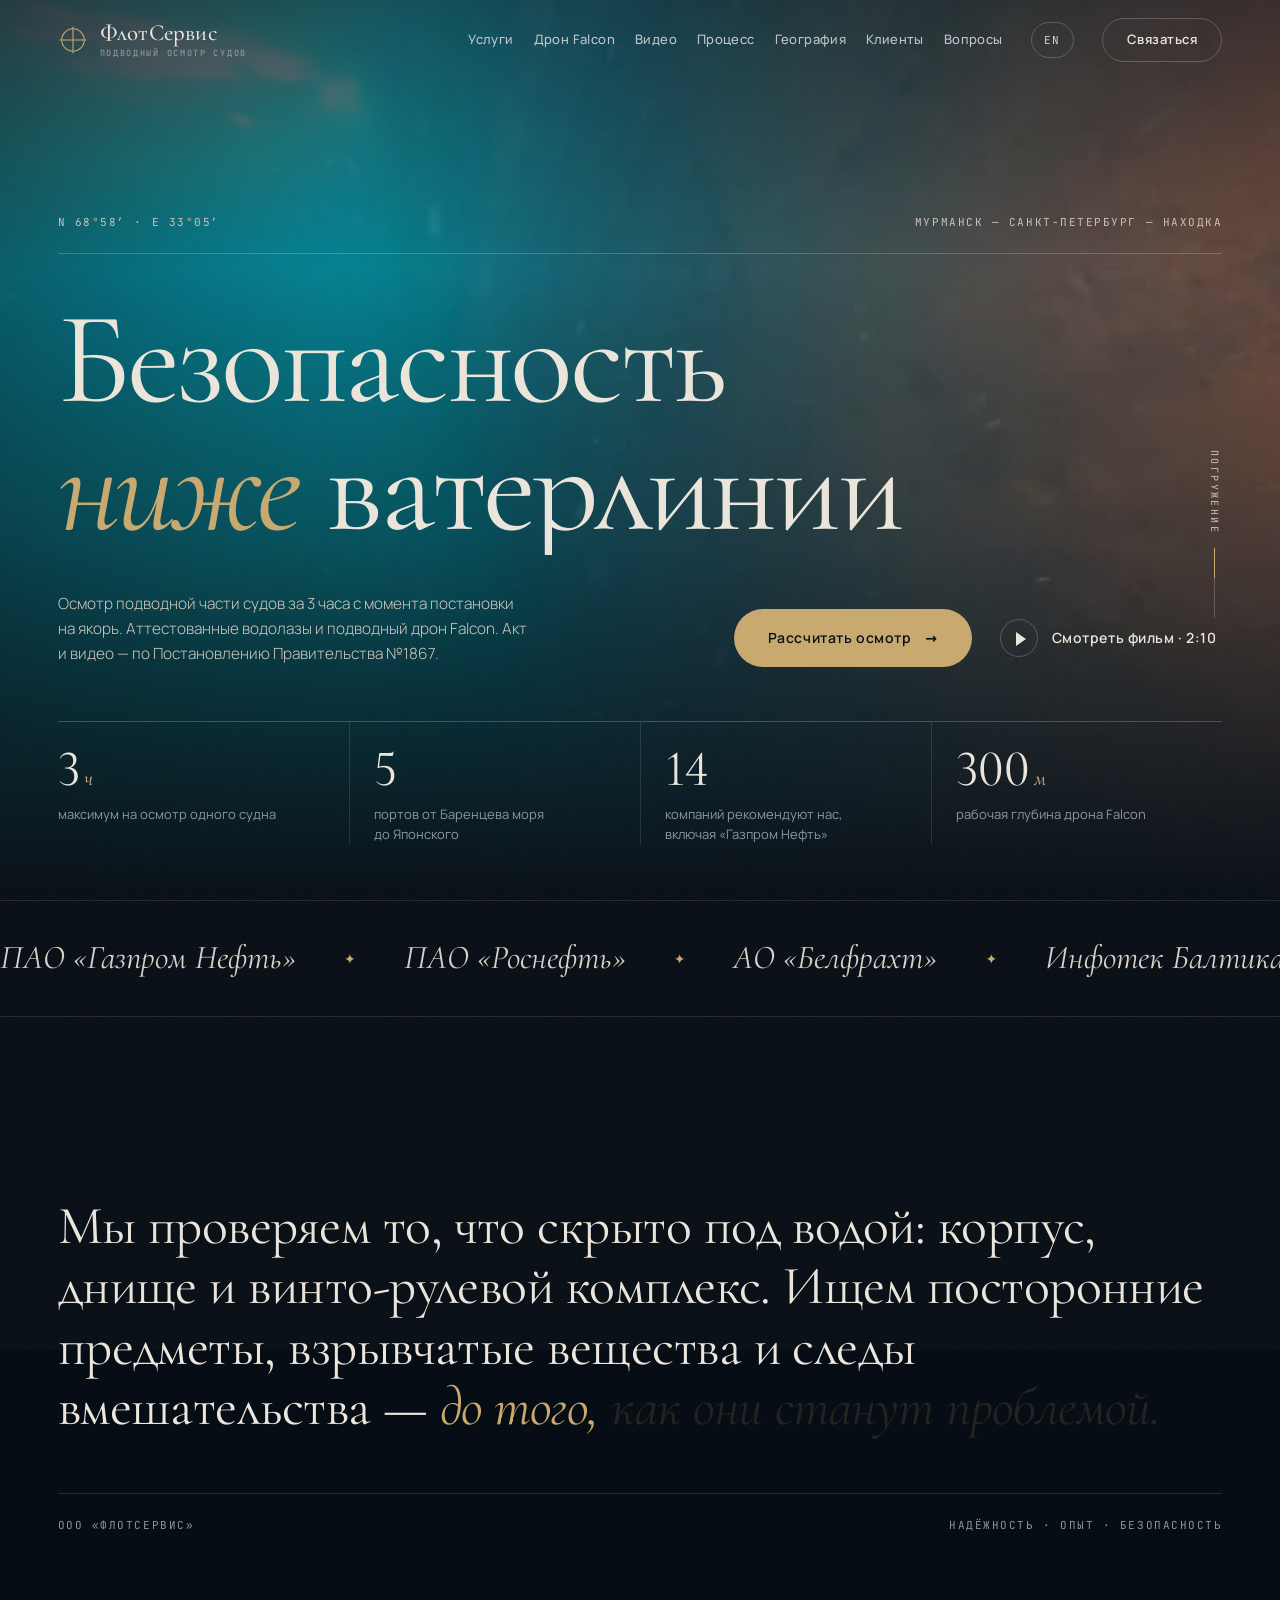
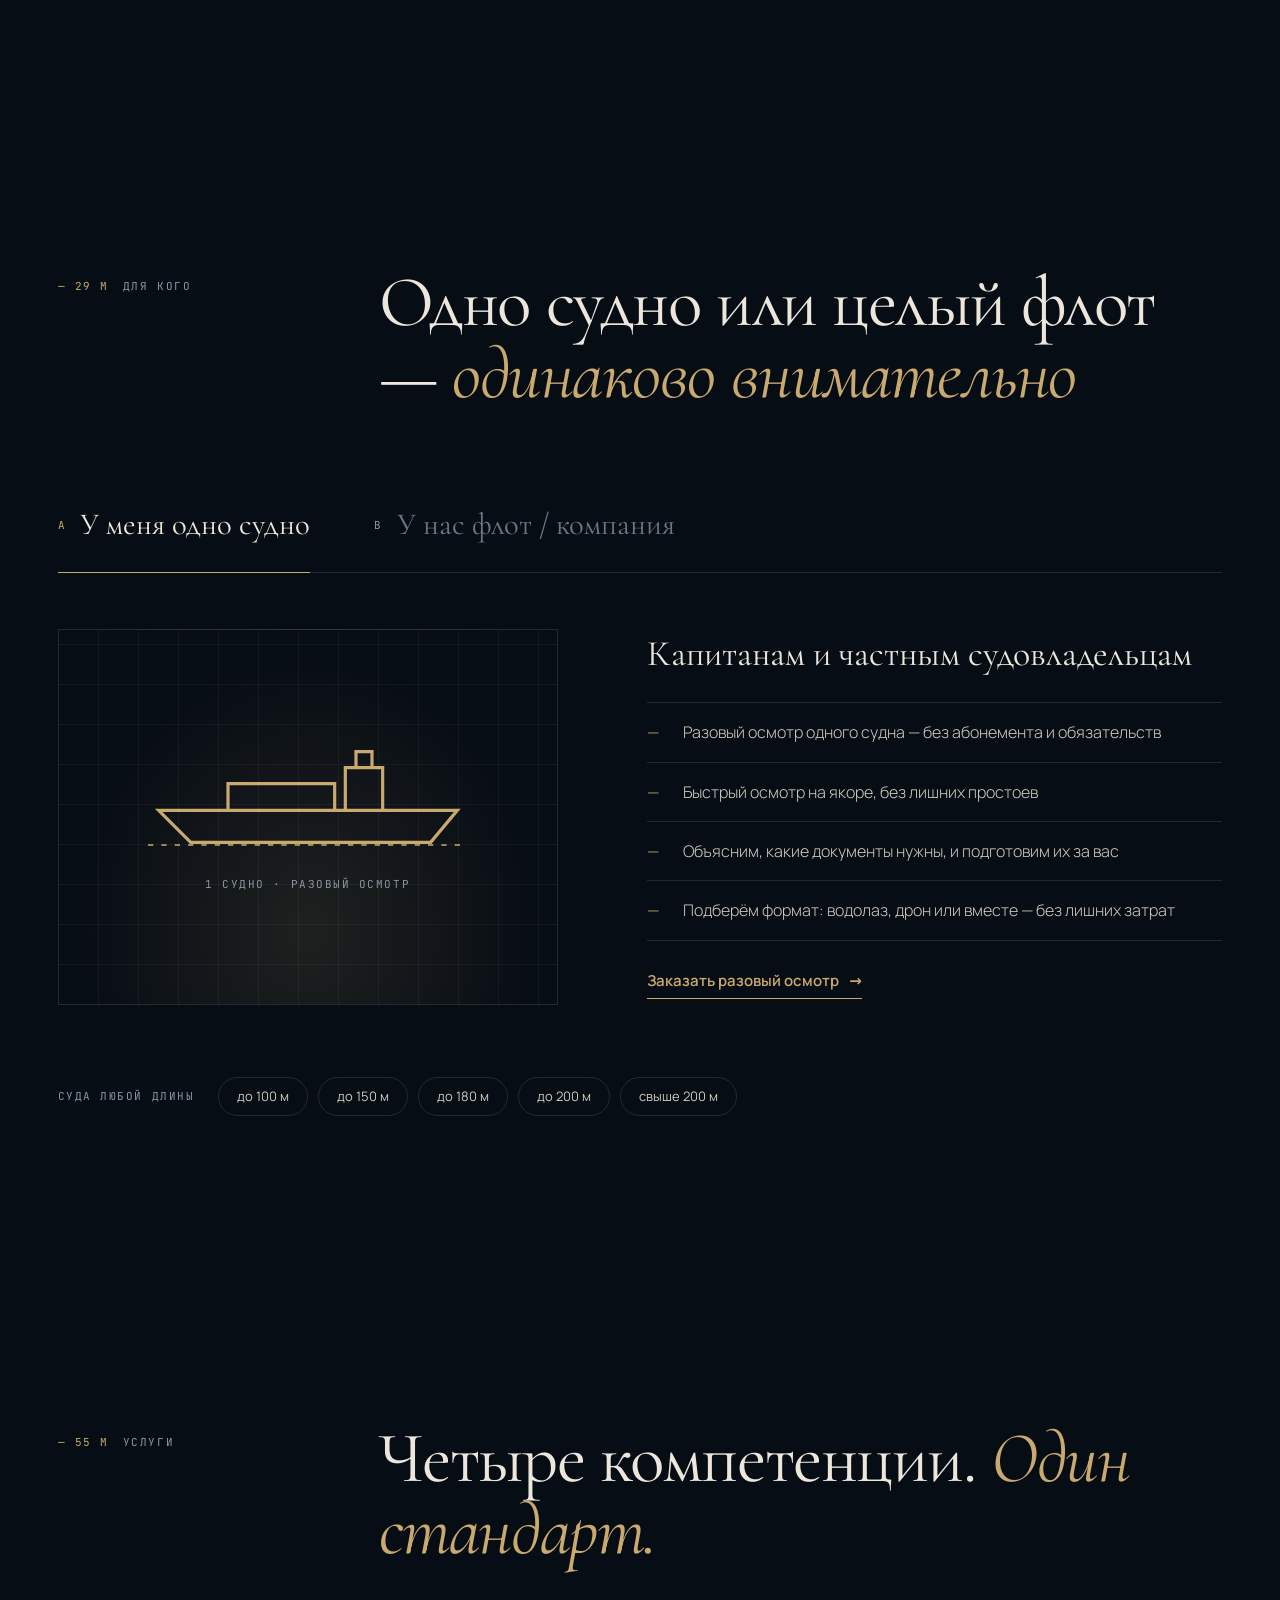
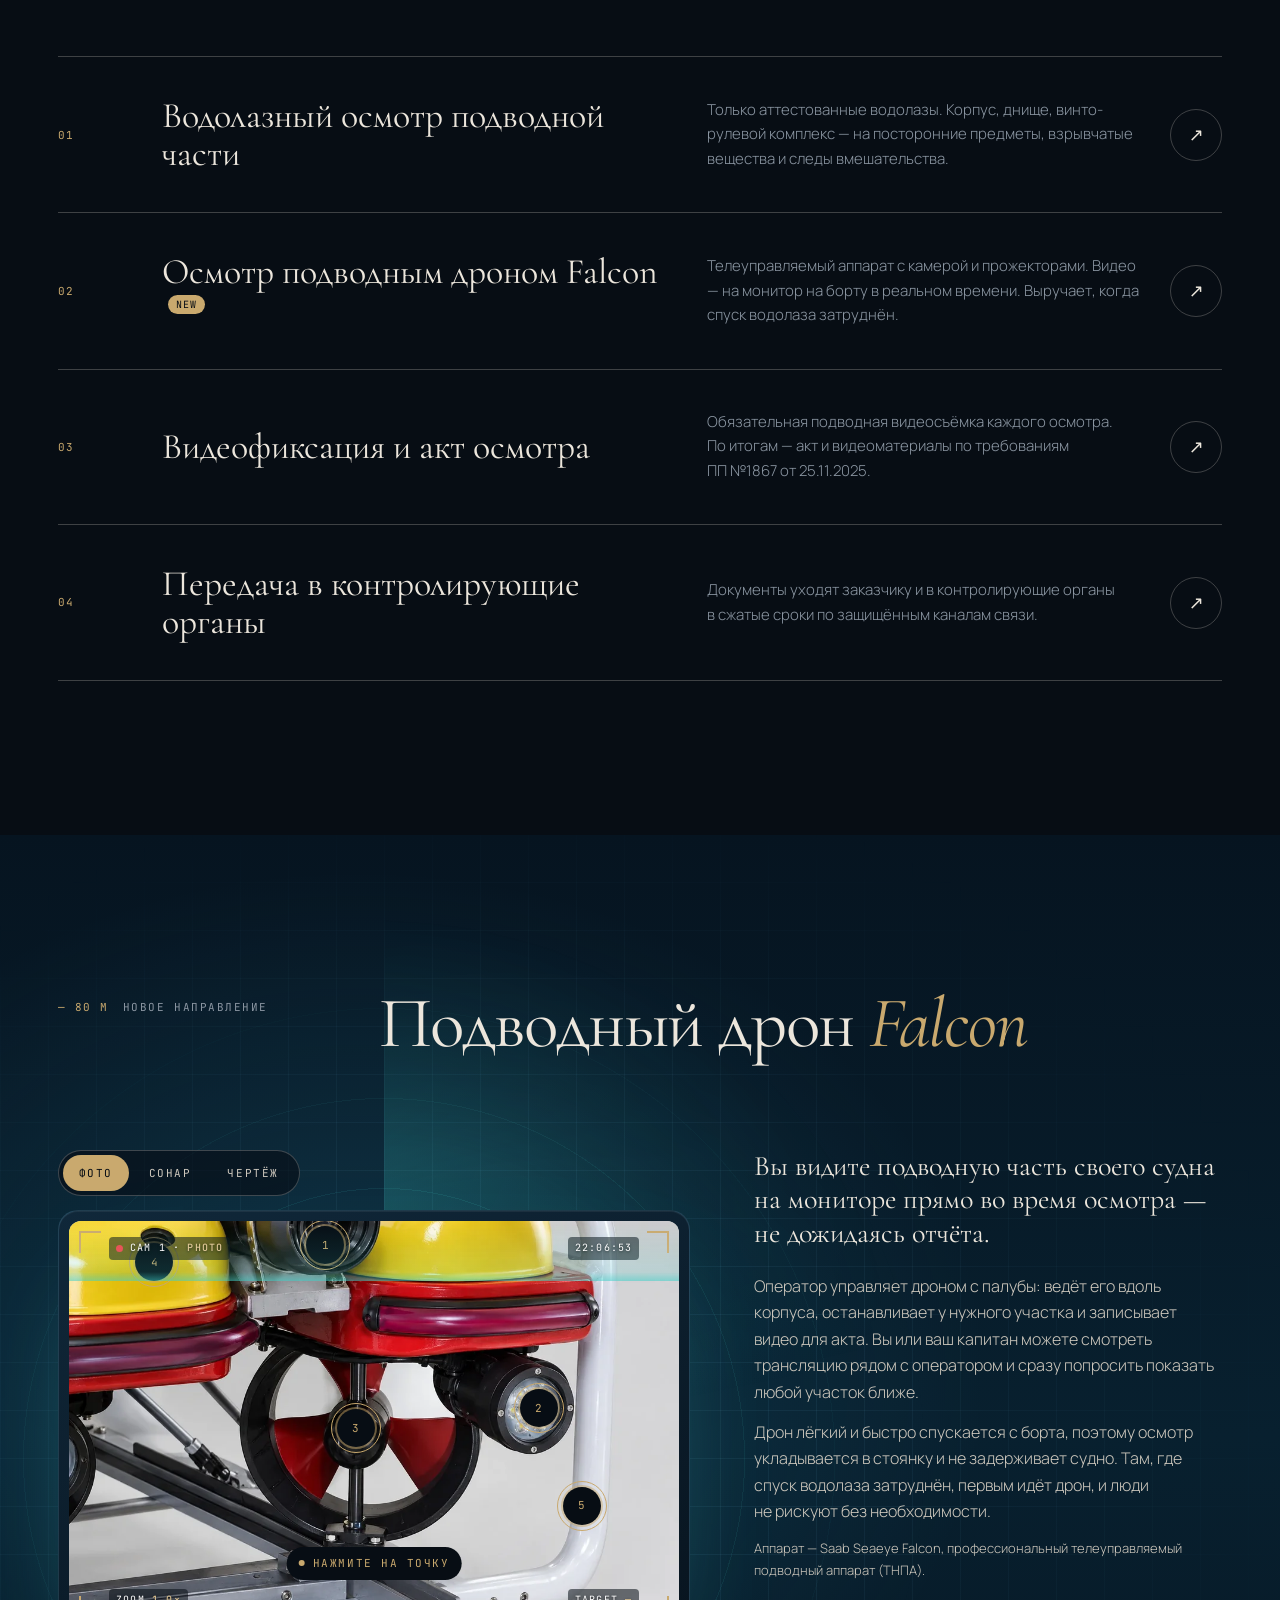
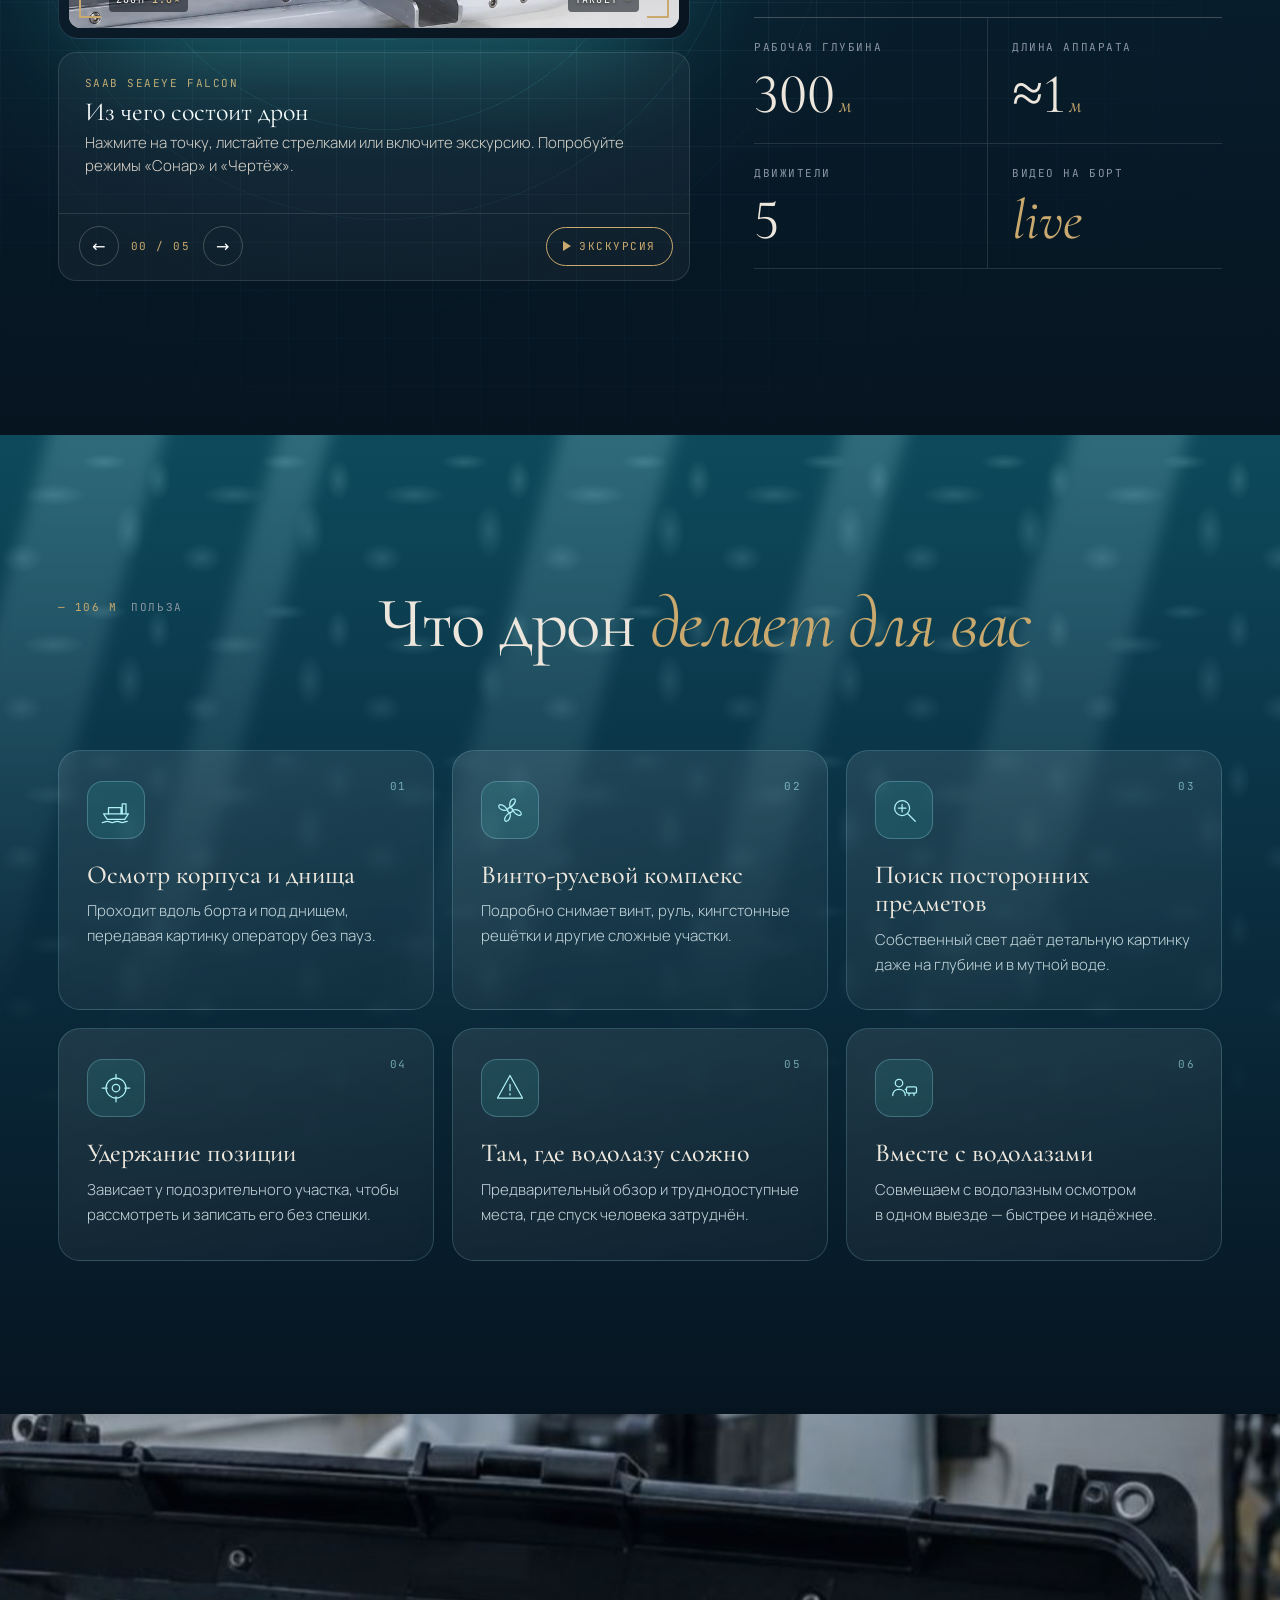
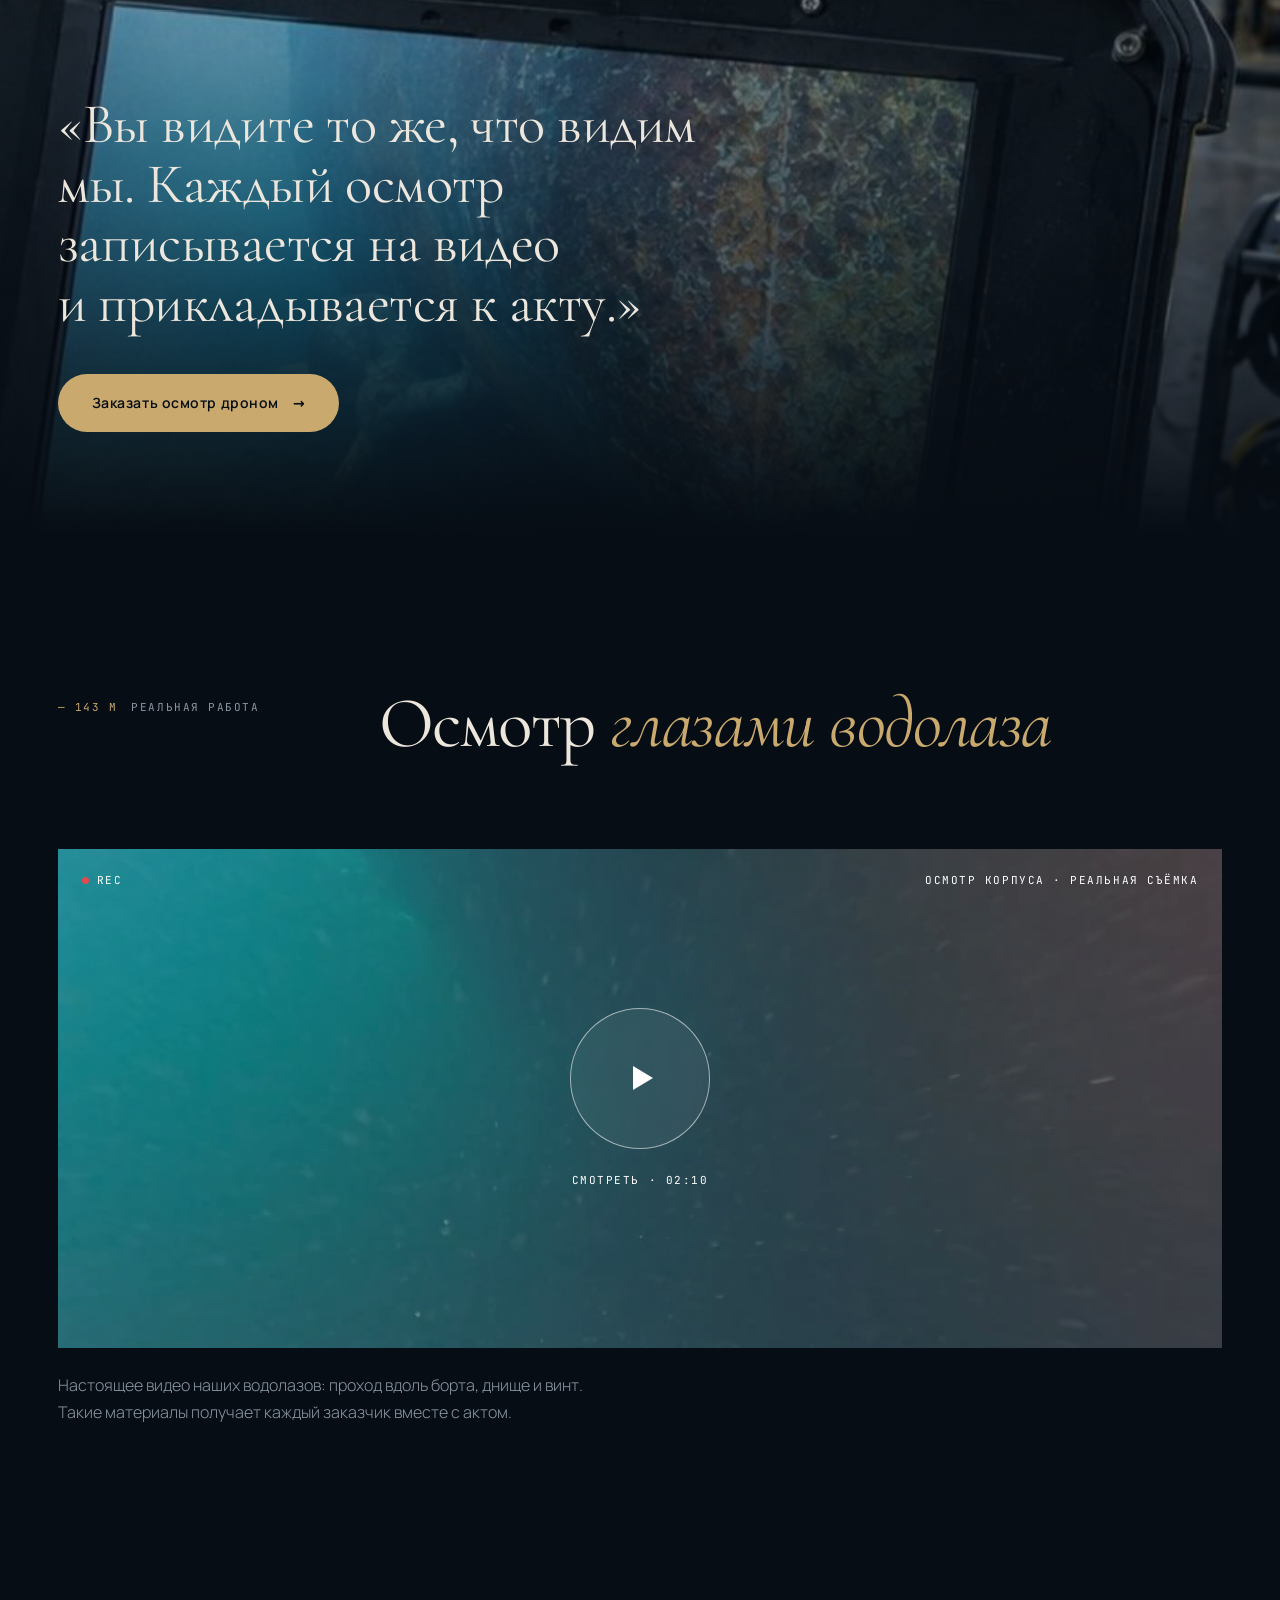
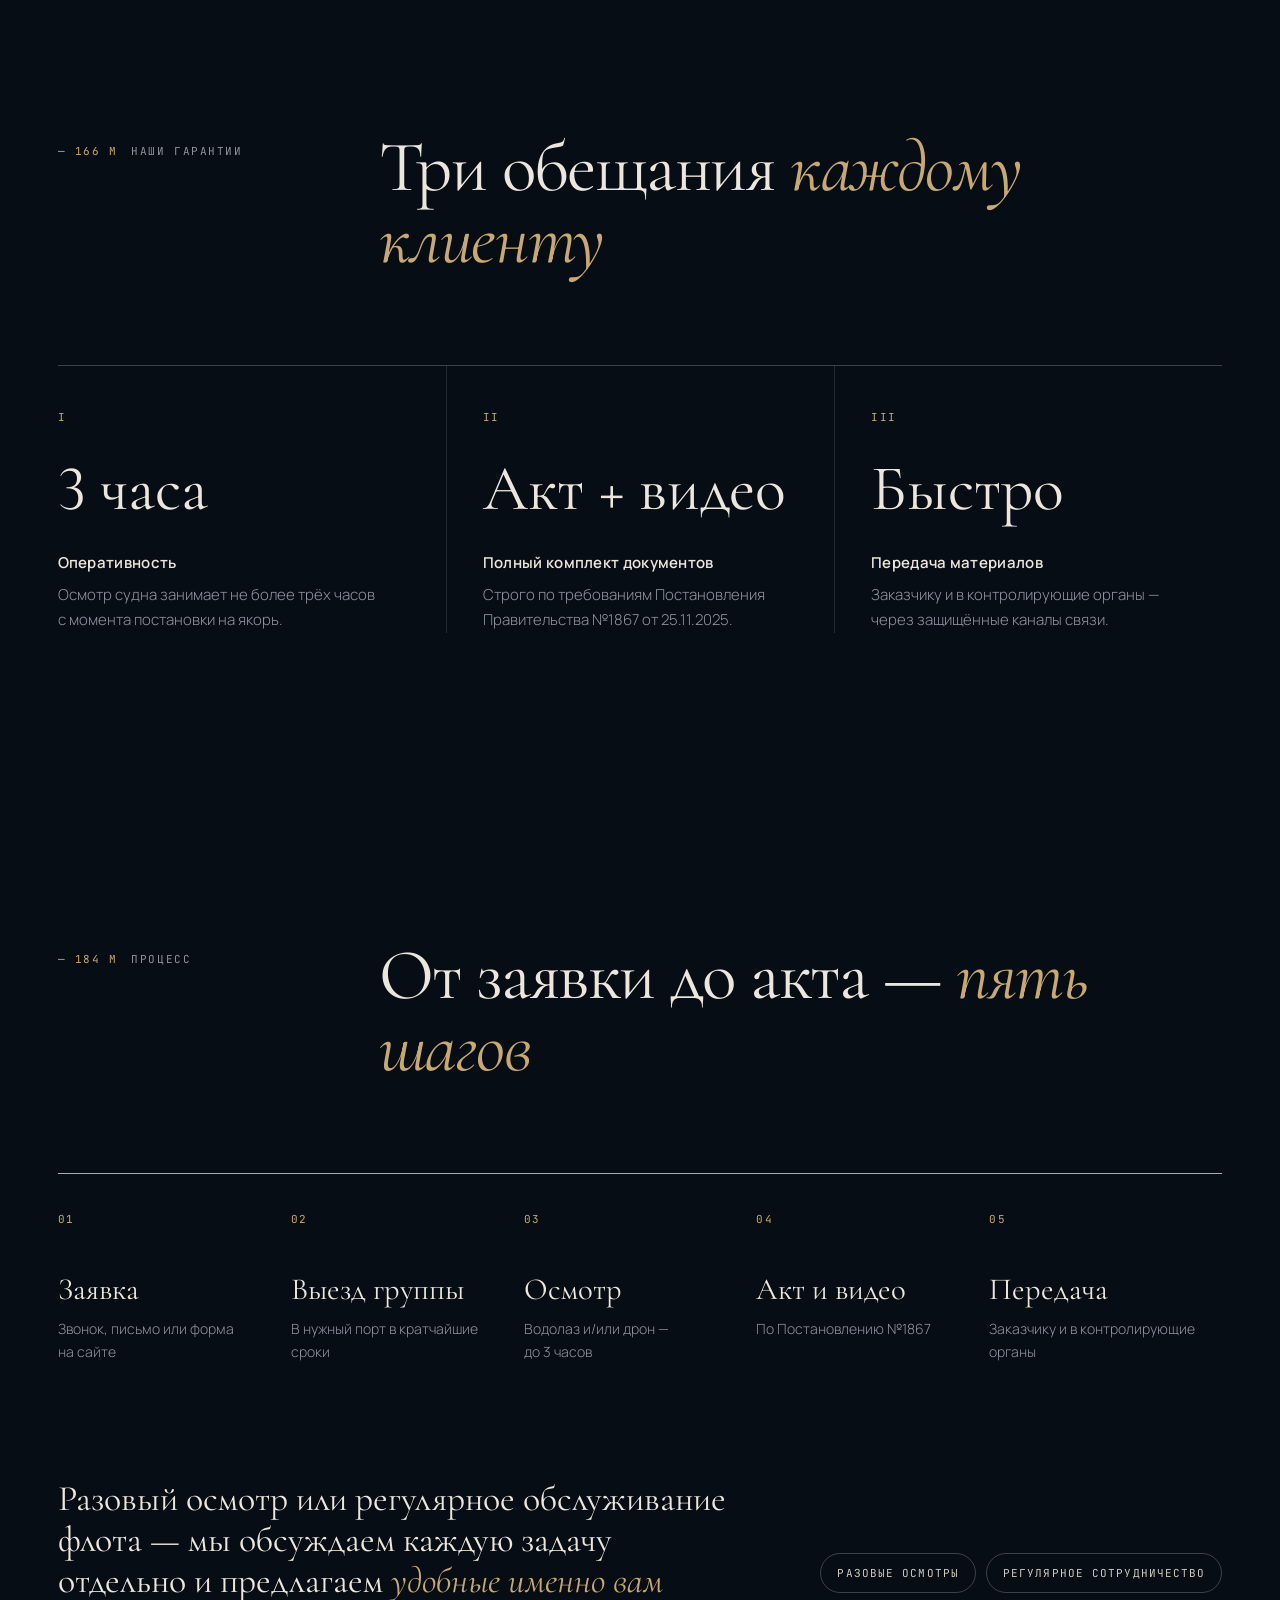
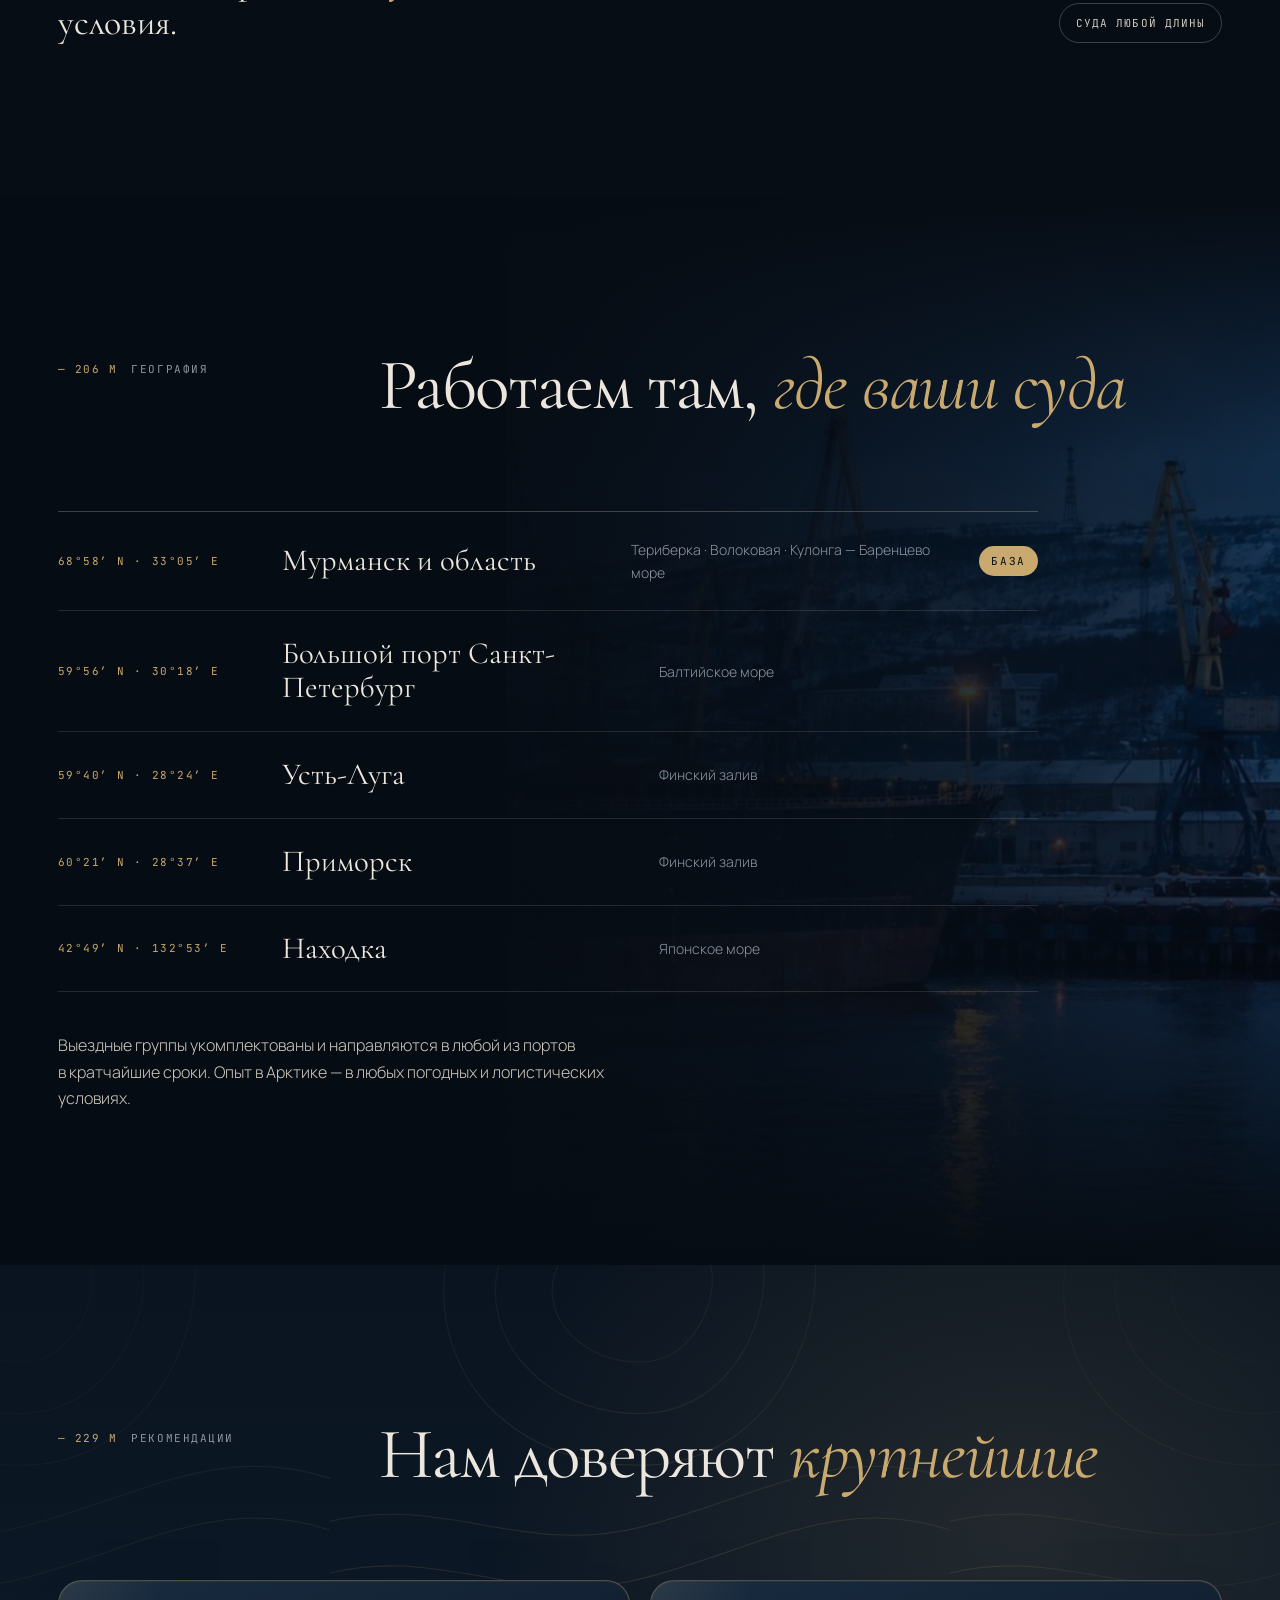
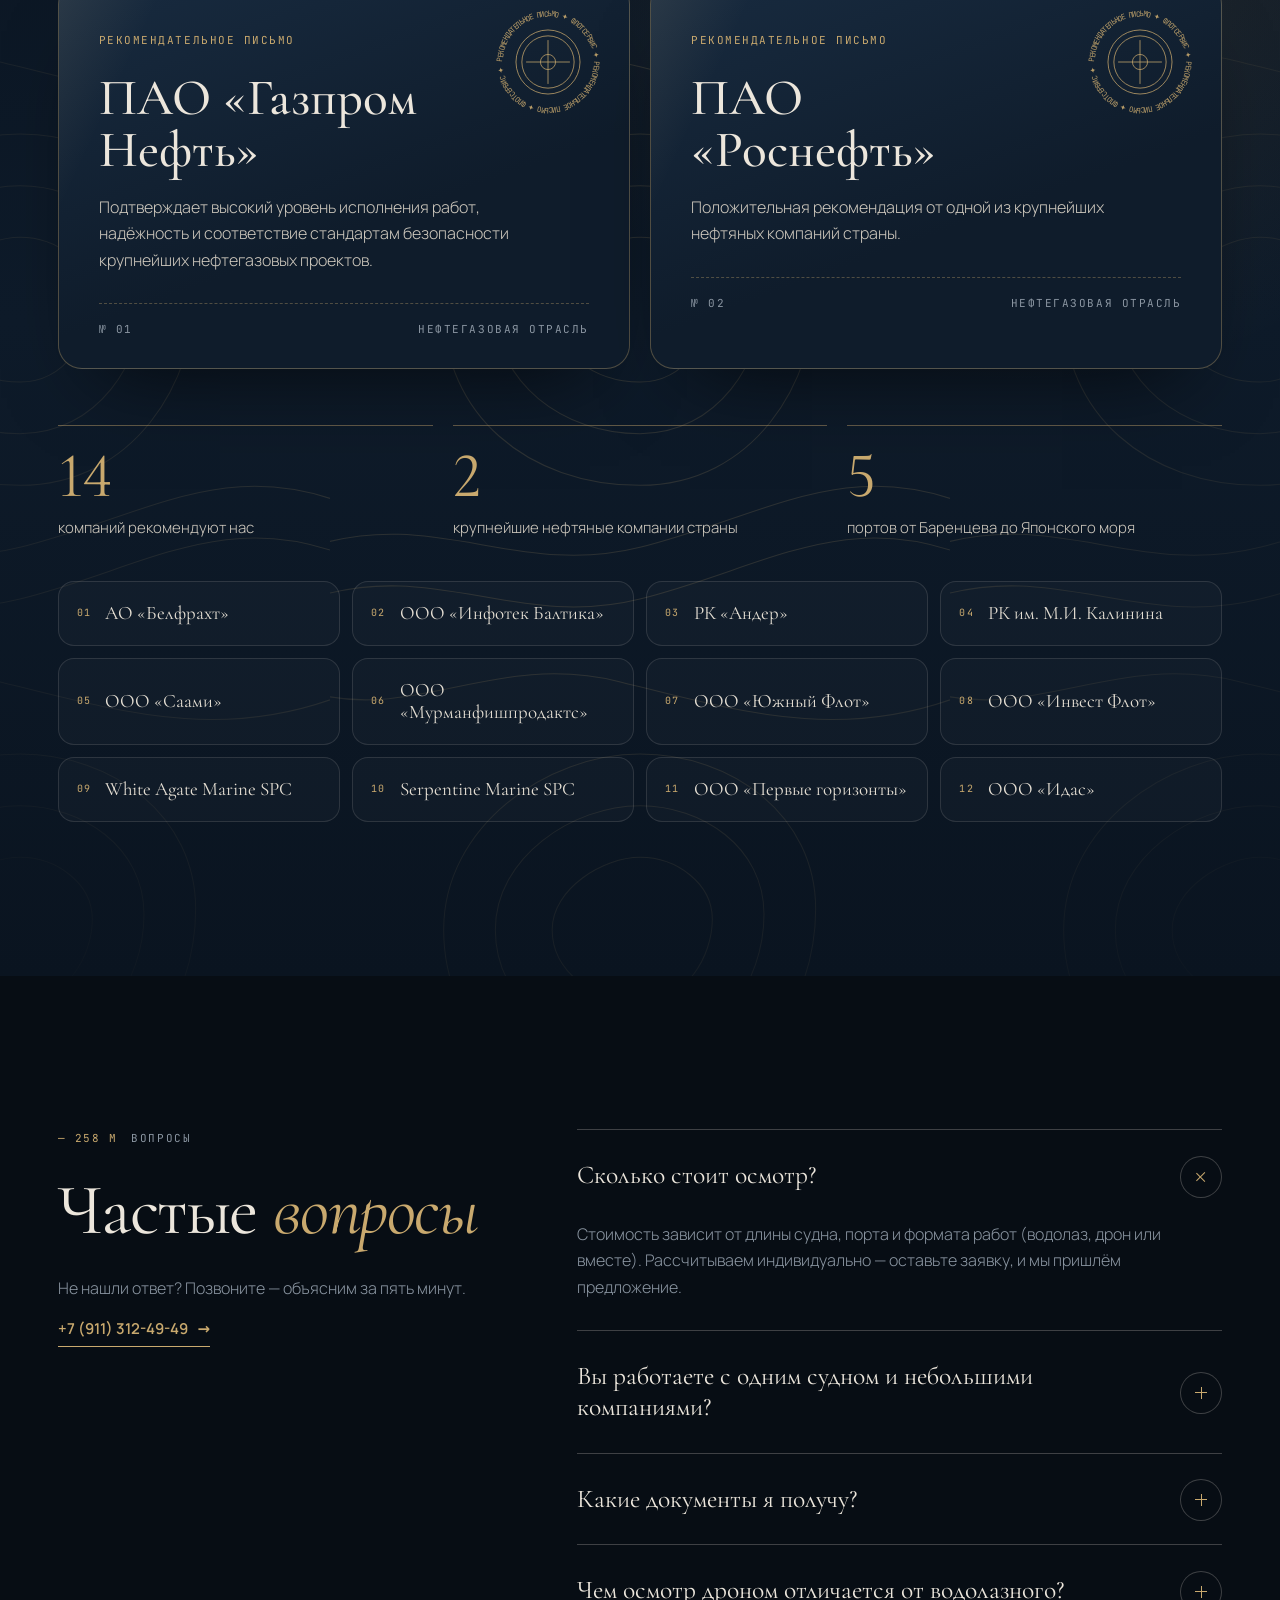
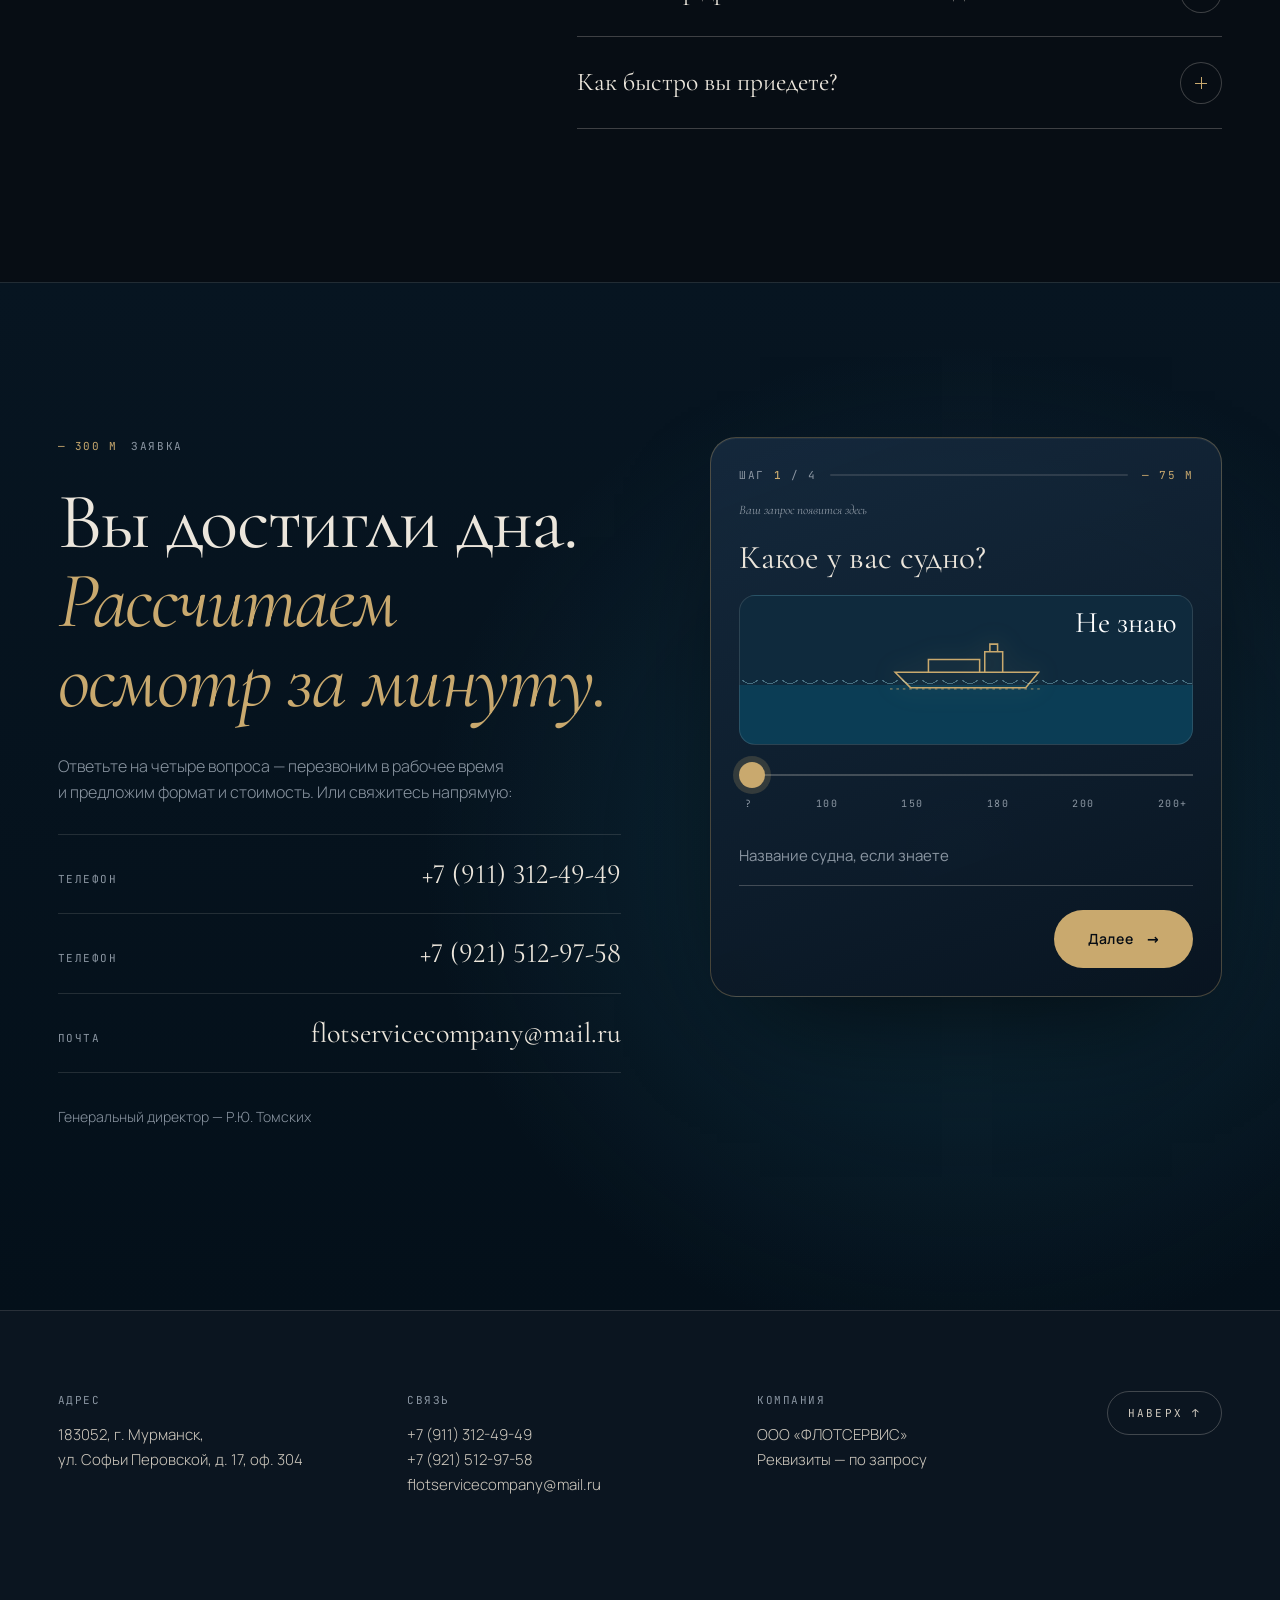
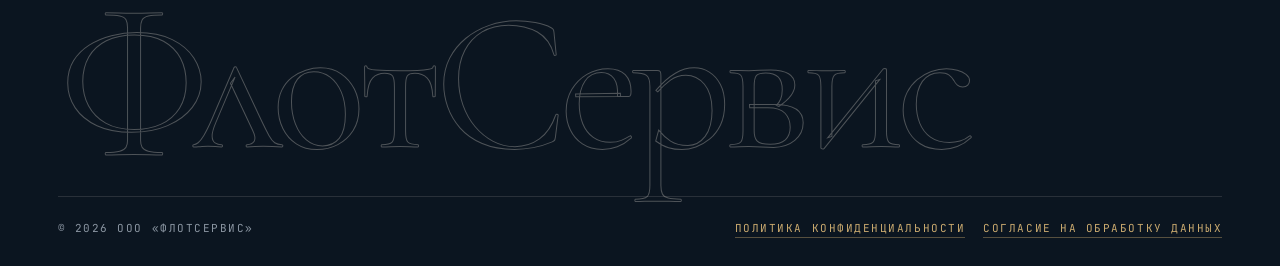
==== commit 48f87b6d: "Новые блоки: дрон-лаборатория, подводные задачи, письма, квиз, глубиномер - Шапка видна всегда, вниз" ====
--- a/index.html
+++ b/index.html
@@ -66,10 +66,20 @@
 </header>
 
 <!-- ============ ГЛУБИНОМЕР ============ -->
-<aside class="gauge" aria-hidden="true">
-  <span class="gauge__value"><b data-depth>000</b> м</span>
-  <div class="gauge__track"><div class="gauge__fill" id="gaugeFill"></div></div>
-  <span class="gauge__section" id="gaugeSection">поверхность</span>
+<aside class="gauge" aria-label="Глубина погружения">
+  <div class="gauge__head">
+    <span class="mono gauge__cap">Глубина</span>
+    <b class="gauge__num"><span data-depth>000</span><small>м</small></b>
+    <span class="mono gauge__pa"><span id="gaugePa">1.0</span> атм</span>
+  </div>
+  <div class="gauge__scale">
+    <div class="gauge__ticks" aria-hidden="true"></div>
+    <span class="gauge__n" style="top:0.000%">0</span><span class="gauge__n" style="top:16.667%">50</span><span class="gauge__n" style="top:33.333%">100</span><span class="gauge__n" style="top:50.000%">150</span><span class="gauge__n" style="top:66.667%">200</span><span class="gauge__n" style="top:83.333%">250</span><span class="gauge__n" style="top:100.000%">300</span>
+    <div class="gauge__fill" aria-hidden="true"></div>
+    <div class="gauge__marks" id="gaugeMarks"></div>
+    <span class="gauge__ptr" aria-hidden="true"><i></i></span>
+  </div>
+  <span class="gauge__section mono" id="gaugeSection" aria-hidden="true">поверхность</span>
 </aside>
 
 <main id="main">
@@ -220,7 +230,8 @@
 </section>
 
 <!-- ============ ДРОН FALCON (светлая секция) ============ -->
-<section class="section light falcon" id="falcon" data-zone="дрон falcon">
+<section class="section falcon" id="falcon" data-zone="дрон falcon">
+  <div class="falcon__bg" aria-hidden="true"><span class="falcon__sweep"></span></div>
   <div class="wrap">
     <header class="shead">
       <p class="shead__num mono"><span class="depth-tag">— 0 м</span> Новое направление</p>
@@ -229,27 +240,44 @@
 
     <div class="falcon__grid">
       <figure class="drone" id="drone">
-        <div class="drone__img">
-          <div class="drone__stage" id="droneStage">
-            <img src="assets/falcon.jpg" alt="Подводный дрон Saab Seaeye Falcon — жёлтый корпус, белая защитная рама, движители и прожекторы" width="660" height="371">
-            <span class="drone__spot" aria-hidden="true"></span>
-            <button class="hot" style="--x:66%;--y:27%" data-hot="0" aria-label="Камера"><span>1</span></button>
-            <button class="hot" style="--x:76%;--y:58%" data-hot="1" aria-label="Прожекторы"><span>2</span></button>
-            <button class="hot" style="--x:25%;--y:46%" data-hot="2" aria-label="Движители"><span>3</span></button>
-            <button class="hot" style="--x:40%;--y:22%" data-hot="3" aria-label="Корпус и рама"><span>4</span></button>
+        <div class="drone__modes" role="radiogroup" aria-label="Режим изображения">
+          <button class="drone__mode is-active" data-mode="photo" role="radio" aria-checked="true">Фото</button>
+          <button class="drone__mode" data-mode="sonar" role="radio" aria-checked="false">Сонар</button>
+          <button class="drone__mode" data-mode="blueprint" role="radio" aria-checked="false">Чертёж</button>
+        </div>
+        <div class="drone__monitor" id="droneMonitor">
+          <div class="drone__img">
+            <div class="drone__stage" id="droneStage" data-mode="photo">
+              <img src="assets/falcon-detail.webp" srcset="assets/falcon-detail-1024.webp 1024w, assets/falcon-detail.webp 1536w" sizes="(max-width: 1080px) 100vw, 60vw" alt="Подводный дрон Saab Seaeye Falcon крупным планом: движитель в кольцевой насадке, светодиодный прожектор, камера, жёлтые блоки плавучести и белая рама" width="1536" height="1024">
+              <span class="drone__tint" aria-hidden="true"></span>
+              <span class="drone__spot" aria-hidden="true"></span>
+              <button class="hot" style="--x:42%;--y:6%" data-hot="0" aria-label="Камера"><span>1</span></button>
+              <button class="hot" style="--x:77%;--y:46%" data-hot="1" aria-label="Прожектор"><span>2</span></button>
+              <button class="hot" style="--x:47%;--y:51%" data-hot="2" aria-label="Движитель"><span>3</span></button>
+              <button class="hot" style="--x:14%;--y:10%" data-hot="3" aria-label="Блок плавучести"><span>4</span></button>
+              <button class="hot" style="--x:84%;--y:70%" data-hot="4" aria-label="Рама"><span>5</span></button>
+            </div>
+            <div class="hud" aria-hidden="true">
+              <span class="hud__c hud__c--tl"></span><span class="hud__c hud__c--tr"></span><span class="hud__c hud__c--bl"></span><span class="hud__c hud__c--br"></span>
+              <span class="hud__tl mono"><i class="hud__rec"></i>CAM 1 · <b id="hudMode">PHOTO</b></span>
+              <span class="hud__tr mono" id="hudClock">00:00:00</span>
+              <span class="hud__bl mono">ZOOM <b id="hudZoom">1.0×</b></span>
+              <span class="hud__br mono">TARGET <b id="hudTarget">—</b></span>
+              <span class="hud__scan"></span>
+            </div>
+            <span class="drone__hint mono" id="droneHint" aria-hidden="true">Нажмите на точку</span>
+            <button class="drone__reset mono" id="droneReset" hidden>Общий вид <span aria-hidden="true">↺</span></button>
           </div>
-          <span class="drone__hint mono" id="droneHint" aria-hidden="true">Нажмите на точку</span>
-          <button class="drone__reset mono" id="droneReset" hidden>Общий вид <span aria-hidden="true">↺</span></button>
         </div>
         <figcaption class="drone__tip">
           <div class="drone__body" id="droneTip" aria-live="polite">
             <span class="mono">Saab Seaeye Falcon</span>
             <b>Из чего состоит дрон</b>
-            <span>Нажмите на точку на фото, листайте стрелками или включите экскурсию.</span>
+            <span>Нажмите на точку, листайте стрелками или включите экскурсию. Попробуйте режимы «Сонар» и «Чертёж».</span>
           </div>
           <div class="drone__ctrl">
             <button class="drone__arrow" id="dronePrev" aria-label="Предыдущая деталь">←</button>
-            <span class="drone__count mono" id="droneCount">00 / 04</span>
+            <span class="drone__count mono" id="droneCount">00 / 05</span>
             <button class="drone__arrow" id="droneNext" aria-label="Следующая деталь">→</button>
             <button class="drone__tour mono" id="droneTour" aria-pressed="false"><span class="drone__tour-ico" aria-hidden="true"></span><span class="drone__tour-txt">Экскурсия</span></button>
             <span class="drone__bar" aria-hidden="true"><i id="droneBar"></i></span>
@@ -262,23 +290,27 @@
         <p>Оператор управляет дроном с&nbsp;палубы: ведёт его вдоль корпуса, останавливает у&nbsp;нужного участка и&nbsp;записывает видео для акта. Вы или ваш капитан можете смотреть трансляцию рядом с&nbsp;оператором и&nbsp;сразу попросить показать любой участок ближе.</p>
         <p>Дрон лёгкий и&nbsp;быстро спускается с&nbsp;борта, поэтому осмотр укладывается в&nbsp;стоянку и&nbsp;не&nbsp;задерживает судно. Там, где спуск водолаза затруднён, первым идёт дрон, и&nbsp;люди не&nbsp;рискуют без необходимости.</p>
         <p class="falcon__model">Аппарат — Saab Seaeye Falcon, профессиональный телеуправляемый подводный аппарат (ТНПА).</p>
-        <dl class="specs">
-          <div><dt class="mono">Рабочая глубина</dt><dd>300<small>м</small></dd></div>
-          <div><dt class="mono">Длина аппарата</dt><dd>≈1<small>м</small></dd></div>
-          <div><dt class="mono">Движители</dt><dd>5</dd></div>
-          <div><dt class="mono">Видео на борт</dt><dd><em>live</em></dd></div>
-        </dl>
+        <dl class="specs"><div><dt class="mono">Рабочая глубина</dt><dd>300<small>м</small></dd></div><div><dt class="mono">Длина аппарата</dt><dd>≈1<small>м</small></dd></div><div><dt class="mono">Движители</dt><dd>5</dd></div><div><dt class="mono">Видео на борт</dt><dd><em>live</em></dd></div></dl>
       </div>
     </div>
-
-    <h3 class="h3">Что дрон делает для вас</h3>
+  </div>
+</section>
+
+<!-- ============ ЧТО ДРОН ДЕЛАЕТ ДЛЯ ВАС ============ -->
+<section class="section tasks-sec" id="tasks" data-zone="задачи дрона">
+  <div class="tasks-sec__bg" aria-hidden="true"><i></i><i></i><i></i><i></i><i></i></div>
+  <div class="wrap">
+    <header class="shead">
+      <p class="shead__num mono"><span class="depth-tag">— 0 м</span> Польза</p>
+      <h2 class="h2">Что дрон <em>делает для вас</em></h2>
+    </header>
     <div class="tasks">
-      <div class="task"><span class="mono">01</span><h4>Осмотр корпуса и днища</h4><p>Проходит вдоль борта и&nbsp;под днищем, передавая картинку оператору без пауз.</p></div>
-      <div class="task"><span class="mono">02</span><h4>Винто-рулевой комплекс</h4><p>Подробно снимает винт, руль, кингстонные решётки и&nbsp;другие сложные участки.</p></div>
-      <div class="task"><span class="mono">03</span><h4>Поиск посторонних предметов</h4><p>Собственный свет даёт детальную картинку даже на&nbsp;глубине и&nbsp;в&nbsp;мутной воде.</p></div>
-      <div class="task"><span class="mono">04</span><h4>Удержание позиции</h4><p>Зависает у&nbsp;подозрительного участка, чтобы рассмотреть и&nbsp;записать его без спешки.</p></div>
-      <div class="task"><span class="mono">05</span><h4>Там, где водолазу сложно</h4><p>Предварительный обзор и&nbsp;труднодоступные места, где спуск человека затруднён.</p></div>
-      <div class="task"><span class="mono">06</span><h4>Вместе с водолазами</h4><p>Совмещаем с&nbsp;водолазным осмотром в&nbsp;одном выезде — быстрее и&nbsp;надёжнее.</p></div>
+      <article class="task"><span class="task__ico"><svg viewBox="0 0 48 48" aria-hidden="true"><path d="M4 30h40l-6 9H10z"/><path d="M12 30V20h20v10M34 30V14h6v16"/><path d="M2 44c4 0 4-2 8-2s4 2 8 2 4-2 8-2 4 2 8 2 4-2 8-2"/></svg></span><span class="task__n mono">01</span><h3>Осмотр корпуса и днища</h3><p>Проходит вдоль борта и&nbsp;под днищем, передавая картинку оператору без пауз.</p></article>
+      <article class="task"><span class="task__ico"><svg viewBox="0 0 48 48" aria-hidden="true"><circle cx="24" cy="24" r="4"/><path d="M24 20c-2-8 2-14 6-14s4 8-6 14zM28 24c8-2 14 2 14 6s-8 4-14-6zM24 28c2 8-2 14-6 14s-4-8 6-14zM20 24c-8 2-14-2-14-6s8-4 14 6z"/></svg></span><span class="task__n mono">02</span><h3>Винто-рулевой комплекс</h3><p>Подробно снимает винт, руль, кингстонные решётки и&nbsp;другие сложные участки.</p></article>
+      <article class="task"><span class="task__ico"><svg viewBox="0 0 48 48" aria-hidden="true"><circle cx="21" cy="21" r="12"/><path d="M30 30l12 12"/><path d="M15 21h12M21 15v12"/></svg></span><span class="task__n mono">03</span><h3>Поиск посторонних предметов</h3><p>Собственный свет даёт детальную картинку даже на&nbsp;глубине и&nbsp;в&nbsp;мутной воде.</p></article>
+      <article class="task"><span class="task__ico"><svg viewBox="0 0 48 48" aria-hidden="true"><circle cx="24" cy="24" r="16"/><circle cx="24" cy="24" r="6"/><path d="M24 2v8M24 38v8M2 24h8M38 24h8"/></svg></span><span class="task__n mono">04</span><h3>Удержание позиции</h3><p>Зависает у&nbsp;подозрительного участка, чтобы рассмотреть и&nbsp;записать его без спешки.</p></article>
+      <article class="task"><span class="task__ico"><svg viewBox="0 0 48 48" aria-hidden="true"><path d="M24 4l20 36H4z"/><path d="M24 18v10M24 33v2"/></svg></span><span class="task__n mono">05</span><h3>Там, где водолазу сложно</h3><p>Предварительный обзор и&nbsp;труднодоступные места, где спуск человека затруднён.</p></article>
+      <article class="task"><span class="task__ico"><svg viewBox="0 0 48 48" aria-hidden="true"><circle cx="16" cy="16" r="6"/><path d="M6 36c0-6 4-10 10-10s10 4 10 10"/><rect x="28" y="22" width="16" height="10" rx="2"/><path d="M32 32v4M40 32v4M26 26h2"/></svg></span><span class="task__n mono">06</span><h3>Вместе с водолазами</h3><p>Совмещаем с&nbsp;водолазным осмотром в&nbsp;одном выезде — быстрее и&nbsp;надёжнее.</p></article>
     </div>
   </div>
 </section>
@@ -371,21 +403,41 @@
 </section>
 
 <!-- ============ КЛИЕНТЫ (светлая секция) ============ -->
-<section class="section light" id="clients" data-zone="клиенты">
+<section class="section clients" id="clients" data-zone="клиенты">
+  <div class="clients__bg" aria-hidden="true"></div>
   <div class="wrap">
     <header class="shead">
       <p class="shead__num mono"><span class="depth-tag">— 0 м</span> Рекомендации</p>
       <h2 class="h2">Нам доверяют <em>крупнейшие</em></h2>
     </header>
     <div class="majors">
-      <div class="major"><span class="mono">Рекомендательное письмо</span><b>ПАО «Газпром Нефть»</b><p>Подтверждает высокий уровень исполнения работ, надёжность и&nbsp;соответствие стандартам безопасности крупнейших нефтегазовых проектов.</p></div>
-      <div class="major"><span class="mono">Рекомендательное письмо</span><b>ПАО «Роснефть»</b><p>Положительная рекомендация от&nbsp;одной из&nbsp;крупнейших нефтяных компаний страны.</p></div>
-    </div>
-    <ul class="logos">
-      <li>АО «Белфрахт»</li><li>ООО «Инфотек Балтика»</li><li>РК «Андер»</li><li>РК им.&nbsp;М.И.&nbsp;Калинина</li>
-      <li>ООО «Саами»</li><li>ООО «Мурманфишпродактс»</li><li>ООО «Южный Флот»</li><li>ООО «Инвест Флот»</li>
-      <li>White Agate Marine SPC</li><li>Serpentine Marine SPC</li><li>ООО «Первые горизонты»</li><li>ООО «Идас»</li>
-    </ul>
+      <article class="letter">
+        <div class="letter__seal"><svg class="seal" viewBox="0 0 140 140" aria-hidden="true">
+            <defs><path id="seal0" d="M70,70 m-54,0 a54,54 0 1,1 108,0 a54,54 0 1,1 -108,0"/></defs>
+            <g class="seal__ring"><text><textPath href="#seal0" textLength="336">РЕКОМЕНДАТЕЛЬНОЕ ПИСЬМО ✦ ФЛОТСЕРВИС ✦ РЕКОМЕНДАТЕЛЬНОЕ ПИСЬМО ✦ ФЛОТСЕРВИС ✦ </textPath></text></g>
+            <circle cx="70" cy="70" r="38"/><circle cx="70" cy="70" r="31"/>
+            <path d="M70 44v52M44 70h52"/><circle cx="70" cy="70" r="9"/>
+          </svg></div>
+        <span class="mono letter__kind">Рекомендательное письмо</span>
+        <b>ПАО «Газпром Нефть»</b>
+        <p>Подтверждает высокий уровень исполнения работ, надёжность и&nbsp;соответствие стандартам безопасности крупнейших нефтегазовых проектов.</p>
+        <span class="letter__foot mono"><span>№ 01</span><span>Нефтегазовая отрасль</span></span>
+      </article>
+      <article class="letter">
+        <div class="letter__seal"><svg class="seal" viewBox="0 0 140 140" aria-hidden="true">
+            <defs><path id="seal1" d="M70,70 m-54,0 a54,54 0 1,1 108,0 a54,54 0 1,1 -108,0"/></defs>
+            <g class="seal__ring"><text><textPath href="#seal1" textLength="336">РЕКОМЕНДАТЕЛЬНОЕ ПИСЬМО ✦ ФЛОТСЕРВИС ✦ РЕКОМЕНДАТЕЛЬНОЕ ПИСЬМО ✦ ФЛОТСЕРВИС ✦ </textPath></text></g>
+            <circle cx="70" cy="70" r="38"/><circle cx="70" cy="70" r="31"/>
+            <path d="M70 44v52M44 70h52"/><circle cx="70" cy="70" r="9"/>
+          </svg></div>
+        <span class="mono letter__kind">Рекомендательное письмо</span>
+        <b>ПАО «Роснефть»</b>
+        <p>Положительная рекомендация от&nbsp;одной из&nbsp;крупнейших нефтяных компаний страны.</p>
+        <span class="letter__foot mono"><span>№ 02</span><span>Нефтегазовая отрасль</span></span>
+      </article>
+    </div>
+    <div class="clients__stats"><div><b>14</b><span>компаний рекомендуют нас</span></div><div><b>2</b><span>крупнейшие нефтяные компании страны</span></div><div><b>5</b><span>портов от&nbsp;Баренцева до&nbsp;Японского моря</span></div></div>
+    <ul class="logos"><li><i class="mono">01</i><span>АО «Белфрахт»</span></li><li><i class="mono">02</i><span>ООО «Инфотек Балтика»</span></li><li><i class="mono">03</i><span>РК «Андер»</span></li><li><i class="mono">04</i><span>РК им.&nbsp;М.И.&nbsp;Калинина</span></li><li><i class="mono">05</i><span>ООО «Саами»</span></li><li><i class="mono">06</i><span>ООО «Мурманфишпродактс»</span></li><li><i class="mono">07</i><span>ООО «Южный Флот»</span></li><li><i class="mono">08</i><span>ООО «Инвест Флот»</span></li><li><i class="mono">09</i><span>White Agate Marine SPC</span></li><li><i class="mono">10</i><span>Serpentine Marine SPC</span></li><li><i class="mono">11</i><span>ООО «Первые горизонты»</span></li><li><i class="mono">12</i><span>ООО «Идас»</span></li></ul>
   </div>
 </section>
 
@@ -410,50 +462,83 @@
 
 <!-- ============ ЗАЯВКА ============ -->
 <section class="section contact" id="contact" data-zone="дно · 300 м">
+  <div class="contact__bg" aria-hidden="true"><i></i><i></i><i></i></div>
   <div class="wrap contact__in">
     <div class="contact__l">
       <p class="shead__num mono"><span class="depth-tag depth-tag--fixed">— 300 м</span> Заявка</p>
-      <h2 class="h2 h2--xl">Вы достигли дна.<br><em>Поговорим о&nbsp;вашем судне.</em></h2>
-      <p class="muted">Заполните форму — перезвоним в&nbsp;рабочее время и&nbsp;предложим формат осмотра. Или свяжитесь напрямую:</p>
-      <ul class="contacts">
-        <li><span class="mono">Телефон</span><a href="tel:+79113124949">+7 (911) 312-49-49</a></li>
-        <li><span class="mono">Телефон</span><a href="tel:+79215129758">+7 (921) 512-97-58</a></li>
-        <li><span class="mono">Почта</span><a href="mailto:flotservicecompany@mail.ru">flotservicecompany@mail.ru</a></li>
-      </ul>
+      <h2 class="h2 h2--xl">Вы достигли дна.<br><em>Рассчитаем осмотр за&nbsp;минуту.</em></h2>
+      <p class="muted">Ответьте на&nbsp;четыре вопроса — перезвоним в&nbsp;рабочее время и&nbsp;предложим формат и&nbsp;стоимость. Или свяжитесь напрямую:</p>
+      <ul class="contacts"><li><span class="mono">Телефон</span><a href="tel:+79113124949">+7 (911) 312-49-49</a></li><li><span class="mono">Телефон</span><a href="tel:+79215129758">+7 (921) 512-97-58</a></li><li><span class="mono">Почта</span><a href="mailto:flotservicecompany@mail.ru">flotservicecompany@mail.ru</a></li></ul>
       <p class="muted small">Генеральный директор — Р.Ю.&nbsp;Томских</p>
     </div>
 
-    <form class="form" id="form" novalidate>
-      <div class="form__row">
-        <label class="field"><input name="name" autocomplete="name" placeholder=" "><span>Ваше имя</span></label>
-        <label class="field"><input name="phone" type="tel" inputmode="tel" autocomplete="tel" placeholder=" " required><span>Телефон *</span></label>
+    <form class="form quiz" id="form" novalidate>
+      <label class="hp" aria-hidden="true">Не заполняйте это поле<input type="text" name="website" tabindex="-1" autocomplete="off"></label>
+      <div class="quiz__top">
+        <div class="quiz__progress">
+          <span class="mono quiz__label">Шаг <b id="quizNum">1</b> / 4</span>
+          <span class="quiz__bar"><i id="quizBar"></i></span>
+          <span class="mono quiz__depth" id="quizDepth">— 75 м</span>
+        </div>
+        <div class="quiz__summary" id="quizSummary" aria-live="polite" data-empty="Ваш запрос появится здесь"></div>
       </div>
-      <div class="form__row">
+
+      <fieldset class="quiz__step is-active" data-step="1">
+        <legend class="quiz__q">Какое у вас судно?</legend>
+        <div class="ship-meter">
+          <div class="ship-meter__sea" aria-hidden="true"><svg class="ship-meter__ship" viewBox="0 0 120 40"><use href="#ship"/></svg></div>
+          <output class="ship-meter__val" id="lenVal" for="lenRange">Не знаю</output>
+        </div>
+        <input class="ship-meter__range" type="range" min="0" max="5" step="1" value="0" id="lenRange" aria-label="Длина судна" data-labels="Не знаю|до 100 м|до 150 м|до 180 м|до 200 м|свыше 200 м">
+        <div class="ship-meter__ticks mono" aria-hidden="true"><span>?</span><span>100</span><span>150</span><span>180</span><span>200</span><span>200+</span></div>
+        <input type="hidden" name="length" id="lenInput" value="Не знаю">
+        <label class="field"><input name="vessel" placeholder=" "><span>Название судна, если знаете</span></label>
+        <div class="quiz__nav"><button type="button" class="btn btn--brass quiz__next">Далее <span class="arr" aria-hidden="true">→</span></button></div>
+      </fieldset>
+
+      <fieldset class="quiz__step" data-step="2">
+        <legend class="quiz__q">Где стоит судно?</legend>
+        <div class="opts opts--ports">
+          <label class="opt opt--port"><input type="radio" name="port" value="Мурманск и область"><span><b>Мурманск и область</b><i class="mono">68°58′ N</i></span></label>
+          <label class="opt opt--port"><input type="radio" name="port" value="Санкт-Петербург"><span><b>Санкт-Петербург</b><i class="mono">59°56′ N</i></span></label>
+          <label class="opt opt--port"><input type="radio" name="port" value="Усть-Луга"><span><b>Усть-Луга</b><i class="mono">59°40′ N</i></span></label>
+          <label class="opt opt--port"><input type="radio" name="port" value="Приморск"><span><b>Приморск</b><i class="mono">60°21′ N</i></span></label>
+          <label class="opt opt--port"><input type="radio" name="port" value="Находка"><span><b>Находка</b><i class="mono">42°49′ N</i></span></label>
+          <label class="opt opt--port"><input type="radio" name="port" value="Другой"><span><b>Другой</b><i class="mono">по запросу</i></span></label>
+        </div>
+        <div class="quiz__nav"><button type="button" class="btn btn--line quiz__back">← Назад</button><button type="button" class="btn btn--brass quiz__next">Далее <span class="arr" aria-hidden="true">→</span></button></div>
+      </fieldset>
+
+      <fieldset class="quiz__step" data-step="3">
+        <legend class="quiz__q">Как осматриваем?</legend>
+        <div class="opts opts--formats">
+          <label class="opt opt--format"><input type="radio" name="format" value="Водолаз" checked><span><svg viewBox="0 0 48 48" aria-hidden="true"><circle cx="24" cy="14" r="8"/><path d="M16 14h16"/><path d="M12 42c2-9 6-13 12-13s10 4 12 13"/><path d="M34 8c4 2 6 6 6 10"/></svg><b>Водолаз</b><small>Ручной осмотр аттестованным водолазом</small></span></label>
+          <label class="opt opt--format"><input type="radio" name="format" value="Дрон Falcon"><span><svg viewBox="0 0 48 48" aria-hidden="true"><rect x="8" y="14" width="32" height="18" rx="4"/><circle cx="30" cy="23" r="5"/><path d="M8 19H4M8 27H4M40 19h4M40 27h4M15 32v6M33 32v6"/></svg><b>Дрон Falcon</b><small>Видео на&nbsp;монитор на&nbsp;борту</small></span></label>
+          <label class="opt opt--format"><input type="radio" name="format" value="Водолаз + дрон"><span><svg viewBox="0 0 48 48" aria-hidden="true"><circle cx="14" cy="14" r="6"/><path d="M6 32c1-6 4-9 8-9s7 3 8 9"/><rect x="26" y="18" width="18" height="12" rx="3"/><circle cx="38" cy="24" r="3"/></svg><b>Вместе</b><small>Самый полный осмотр за&nbsp;один выезд</small></span></label>
+          <label class="opt opt--format"><input type="radio" name="format" value="Подскажите"><span><svg viewBox="0 0 48 48" aria-hidden="true"><circle cx="24" cy="24" r="18"/><path d="M18 19a6 6 0 1 1 8 5.6c-1.4.6-2 1.6-2 3V30M24 35v1"/></svg><b>Подскажите</b><small>Подберём формат под задачу</small></span></label>
+        </div>
+        <div class="quiz__nav"><button type="button" class="btn btn--line quiz__back">← Назад</button><button type="button" class="btn btn--brass quiz__next">Далее <span class="arr" aria-hidden="true">→</span></button></div>
+      </fieldset>
+
+      <fieldset class="quiz__step" data-step="4">
+        <legend class="quiz__q">Куда прислать расчёт?</legend>
+        <div class="form__row">
+          <label class="field"><input name="name" autocomplete="name" placeholder=" "><span>Ваше имя</span></label>
+          <label class="field"><input name="phone" type="tel" inputmode="tel" autocomplete="tel" placeholder=" " required><span>Телефон *</span></label>
+        </div>
         <label class="field"><input name="company" autocomplete="organization" placeholder=" "><span>Компания</span></label>
-        <label class="field"><input name="vessel" placeholder=" "><span>Название судна</span></label>
-      </div>
-      <div class="form__row">
-        <label class="field field--select"><select name="length"><option>Не знаю</option><option>до 100 м</option><option>до 150 м</option><option>до 180 м</option><option>до 200 м</option><option>свыше 200 м</option></select><span>Длина судна</span></label>
-        <label class="field field--select"><select name="port"><option>Мурманск и область</option><option>Санкт-Петербург</option><option>Усть-Луга</option><option>Приморск</option><option>Находка</option><option>Другой</option></select><span>Порт</span></label>
-      </div>
-      <fieldset class="chips">
-        <legend class="mono">Формат</legend>
-        <label><input type="radio" name="format" value="Водолаз" checked><span>Водолаз</span></label>
-        <label><input type="radio" name="format" value="Дрон Falcon"><span>Дрон Falcon</span></label>
-        <label><input type="radio" name="format" value="Водолаз + дрон"><span>Вместе</span></label>
-        <label><input type="radio" name="format" value="Подскажите"><span>Подскажите</span></label>
+        <label class="field"><textarea name="comment" rows="2" placeholder=" "></textarea><span>Комментарий — например, судно на якоре, нужен акт</span></label>
+        <label class="agree" id="agreeLabel">
+          <input type="checkbox" name="agree" required>
+          <span class="agree__box" aria-hidden="true"></span>
+          <span>Я&nbsp;даю <a href="consent.html" target="_blank" rel="noopener">согласие на&nbsp;обработку персональных данных</a> и&nbsp;ознакомлен(а) с&nbsp;<a href="privacy.html" target="_blank" rel="noopener">политикой конфиденциальности</a></span>
+        </label>
+        <div class="quiz__nav">
+          <button type="button" class="btn btn--line quiz__back">← Назад</button>
+          <button class="btn btn--brass magnetic" type="submit">Получить расчёт <span class="arr" aria-hidden="true">→</span></button>
+        </div>
+        <div class="form__ok" id="formOk" hidden></div>
       </fieldset>
-      <label class="field"><textarea name="comment" rows="2" placeholder=" "></textarea><span>Комментарий — например, судно на якоре, нужен акт</span></label>
-      <label class="agree" id="agreeLabel">
-        <input type="checkbox" name="agree" required>
-        <span class="agree__box" aria-hidden="true"></span>
-        <span>Я&nbsp;даю <a href="consent.html" target="_blank" rel="noopener">согласие на&nbsp;обработку персональных данных</a> и&nbsp;ознакомлен(а) с&nbsp;<a href="privacy.html" target="_blank" rel="noopener">политикой конфиденциальности</a></span>
-      </label>
-      <button class="btn btn--brass btn--full magnetic" type="submit">Получить расчёт <span class="arr" aria-hidden="true">→</span></button>
-      <div class="form__ok" id="formOk" hidden>
-        <b>Спасибо. Заявка сформирована.</b>
-        <p>Откроется почтовая программа с&nbsp;готовым письмом — нажмите «Отправить». Если не&nbsp;открылась, позвоните: <a href="tel:+79113124949">+7 (911) 312-49-49</a>.</p>
-      </div>
     </form>
   </div>
 </section>
--- a/styles.css
+++ b/styles.css
@@ -74,7 +74,7 @@
 /* ---------- Шапка ---------- */
 .header{position:fixed;inset:0 0 auto;z-index:60;transition:background .5s,border-color .5s,transform .5s var(--ease);border-bottom:1px solid transparent}
 .header.is-scrolled{background:rgba(7,13,20,.78);backdrop-filter:blur(18px) saturate(1.2);-webkit-backdrop-filter:blur(18px) saturate(1.2);border-color:var(--line)}
-.header.is-hidden{transform:translateY(-100%)}
+.header::after{content:"";position:absolute;left:0;right:0;bottom:-1px;height:2px;background:linear-gradient(90deg,var(--aqua),var(--brass));transform-origin:left;transform:scaleX(var(--p,0));transition:transform .2s linear}
 .header__in{display:flex;align-items:center;gap:28px;height:80px}
 .logo{display:flex;align-items:center;gap:12px;flex-shrink:0}
 .logo__mark svg{width:30px;height:30px;fill:none;stroke:var(--brass);stroke-width:1.4;transition:transform .8s var(--ease)}
@@ -98,16 +98,31 @@
 .burger[aria-expanded="true"] span:first-child{top:22px;transform:rotate(45deg)}
 .burger[aria-expanded="true"] span:last-child{top:22px;transform:rotate(-45deg)}
 
-/* ---------- Глубиномер ---------- */
-.gauge{position:fixed;left:calc(var(--gutter) / 2 - 2px);top:50%;transform:translateY(-50%);z-index:40;display:flex;flex-direction:column;align-items:center;gap:14px;pointer-events:none;opacity:0;transition:opacity .6s}
-.gauge.is-on{opacity:1}
-.gauge__value,.gauge__section{font-family:var(--mono);font-size:10px;letter-spacing:.14em;text-transform:uppercase;writing-mode:vertical-rl;transform:rotate(180deg);white-space:nowrap}
-.gauge__value{color:var(--brass)}
-.gauge__value b{font-weight:400}
-.gauge__section{color:var(--muted)}
-.gauge__track{position:relative;width:1px;height:26vh;background:var(--line)}
-.gauge__fill{position:absolute;inset:0 0 auto;height:0;background:var(--brass)}
-.gauge__fill::after{content:"";position:absolute;bottom:-3px;left:-3px;width:7px;height:7px;border-radius:50%;background:var(--brass)}
+/* ---------- Глубиномер: прибор слева ----------
+   Цифры глубины и давления, шкала с делениями каждые 10 м, указатель и метки разделов (кликабельные). */
+.gauge{position:fixed;left:10px;top:50%;transform:translateY(-50%);z-index:40;width:70px;display:flex;flex-direction:column;gap:12px;opacity:0;pointer-events:none;transition:opacity .6s;--p:0}
+.gauge.is-on{opacity:1;pointer-events:auto}
+.gauge__head{display:grid;gap:2px;padding:10px 8px 9px;border:1px solid var(--line);border-radius:12px;background:rgba(7,13,20,.72);text-align:center}
+.gauge__cap,.gauge__pa{font-size:8.5px;letter-spacing:.16em;color:var(--muted)}
+.gauge__num{font-family:var(--serif);font-weight:500;font-size:28px;line-height:1;color:var(--brass);font-variant-numeric:tabular-nums lining-nums}
+.gauge__num small{font-size:12px;margin-left:2px;font-style:italic}
+.gauge__scale{position:relative;height:50vh;width:70px}
+.gauge__ticks{position:absolute;left:30px;top:0;bottom:0;width:16px;border-right:1px solid var(--line-2);
+  background:repeating-linear-gradient(to bottom,rgba(236,230,220,.55) 0 1px,transparent 1px calc(100% / 6)) right top/16px 100% no-repeat,
+             repeating-linear-gradient(to bottom,rgba(236,230,220,.22) 0 1px,transparent 1px calc(100% / 30)) right top/8px 100% no-repeat}
+.gauge__ticks::after{content:"";position:absolute;right:0;bottom:0;width:16px;height:1px;background:rgba(236,230,220,.55)}
+.gauge__n{position:absolute;left:0;width:26px;text-align:right;transform:translateY(-50%);font-family:var(--mono);font-size:9px;color:var(--muted)}
+.gauge__fill{position:absolute;left:45px;top:0;width:2px;height:100%;background:linear-gradient(var(--aqua),var(--brass));transform-origin:top;transform:scaleY(var(--p));box-shadow:0 0 10px rgba(201,169,110,.6)}
+.gauge__ptr{position:absolute;left:38px;top:calc(var(--p) * 100%);width:16px;height:16px;margin-top:-8px;transition:top .2s linear;pointer-events:none}
+.gauge__ptr i{position:absolute;inset:3px;background:var(--brass);transform:rotate(45deg);box-shadow:0 0 12px var(--brass)}
+.gauge__ptr::after{content:"";position:absolute;inset:-4px;border:1px solid var(--brass);border-radius:50%;animation:ping 2.2s ease-out infinite}
+.gauge__marks{position:absolute;left:52px;top:0;bottom:0;width:14px}
+.gauge__mark{position:absolute;left:0;width:11px;height:11px;margin-top:-5.5px;padding:0;border-radius:50%;border:1px solid var(--line-2);background:var(--ink);transition:background .3s,border-color .3s,transform .3s var(--ease)}
+.gauge__mark:hover,.gauge__mark.is-current{background:var(--brass);border-color:var(--brass)}
+.gauge__mark:hover{transform:scale(1.3)}
+.gauge__mark span{position:absolute;left:20px;top:50%;transform:translate(-6px,-50%);white-space:nowrap;font-family:var(--mono);font-size:10px;letter-spacing:.12em;text-transform:uppercase;color:#fff;background:rgba(7,13,20,.92);border:1px solid var(--line-2);border-radius:6px;padding:5px 9px;opacity:0;pointer-events:none;transition:opacity .3s,transform .3s var(--ease)}
+.gauge__mark:hover span,.gauge__mark:focus-visible span{opacity:1;transform:translate(0,-50%)}
+.gauge__section{font-size:9px;line-height:1.4;letter-spacing:.12em;color:var(--brass);text-align:center;min-height:26px}
 
 /* ---------- Hero ---------- */
 .hero{position:relative;min-height:100vh;min-height:100svh;display:flex;align-items:flex-end;overflow:hidden;padding:130px 0 56px;isolation:isolate}
@@ -217,48 +232,82 @@
 .row{cursor:pointer}
 .row:hover .row__a{background:var(--brass);color:var(--ink);border-color:var(--brass)}
 
-/* ---------- Falcon ---------- */
-.falcon__grid{display:grid;grid-template-columns:minmax(0,1.2fr) minmax(0,1fr);gap:clamp(36px,6vw,96px);align-items:start}
-.drone{position:relative;background:#fff;padding:6% 6% 0;box-shadow:0 60px 120px -60px rgba(60,45,20,.35)}
-/* Интерактивный дрон: приближение к детали, «прожектор», экскурсия.
+/* ---------- Falcon: «лаборатория» — фон-чертёж, вращающийся луч сонара, монитор с HUD ---------- */
+.falcon{overflow:hidden;isolation:isolate;background:radial-gradient(ellipse 70% 60% at 28% 45%,rgba(40,120,150,.28),transparent 70%),linear-gradient(180deg,#061420 0%,#08202f 50%,#061420 100%)}
+.falcon__bg{position:absolute;inset:0;z-index:-1;pointer-events:none;
+  background:repeating-linear-gradient(0deg,rgba(120,200,235,.07) 0 1px,transparent 1px 48px),repeating-linear-gradient(90deg,rgba(120,200,235,.07) 0 1px,transparent 1px 48px);
+  -webkit-mask-image:radial-gradient(ellipse 80% 70% at 40% 50%,#000 30%,transparent 80%);mask-image:radial-gradient(ellipse 80% 70% at 40% 50%,#000 30%,transparent 80%)}
+.falcon__sweep{position:absolute;left:30%;top:52%;width:min(1100px,120vw);aspect-ratio:1;transform:translate(-50%,-50%);border-radius:50%;
+  background:conic-gradient(from 0deg,rgba(63,208,201,.22),rgba(63,208,201,0) 22%),repeating-radial-gradient(circle,rgba(63,208,201,.10) 0 1px,transparent 1px 90px);
+  animation:sweep 9s linear infinite;-webkit-mask-image:radial-gradient(circle,#000 40%,transparent 70%);mask-image:radial-gradient(circle,#000 40%,transparent 70%)}
+@keyframes sweep{to{transform:translate(-50%,-50%) rotate(360deg)}}
+.falcon__grid{display:grid;grid-template-columns:minmax(0,1.35fr) minmax(0,1fr);gap:clamp(36px,5vw,80px);align-items:start}
+
+/* Интерактивный дрон: приближение к детали, «прожектор», экскурсия, режимы изображения.
    Координаты и масштаб — анимируемые CSS-переменные, за ними плавно едут фото, точки и подсветка. */
 @property --zx{syntax:"<percentage>";inherits:true;initial-value:50%}
 @property --zy{syntax:"<percentage>";inherits:true;initial-value:50%}
 @property --zs{syntax:"<number>";inherits:true;initial-value:1}
 @property --spot{syntax:"<number>";inherits:true;initial-value:0}
+.drone{position:relative}
+.drone__modes{display:inline-flex;gap:4px;padding:4px;border:1px solid var(--line-2);border-radius:999px;background:rgba(7,13,20,.6);margin-bottom:14px}
+.drone__mode{font-family:var(--mono);font-size:11px;letter-spacing:.14em;text-transform:uppercase;padding:9px 16px;border-radius:999px;color:#cfc9be;transition:background .3s,color .3s}
+.drone__mode:hover{color:#fff}
+.drone__mode.is-active{background:var(--brass);color:var(--ink)}
+.drone__monitor{--rx:0deg;--ry:0deg;padding:10px;border-radius:20px;background:linear-gradient(160deg,#10283a,#08141f);border:1px solid rgba(120,200,235,.2);
+  box-shadow:0 50px 120px -50px rgba(63,208,201,.45),inset 0 1px 0 rgba(255,255,255,.06);transform:perspective(1400px) rotateX(var(--ry)) rotateY(var(--rx));transition:transform .5s var(--ease)}
 /* overflow:clip, а не hidden: иначе браузер прокручивает рамку к точке, получившей фокус, и приближение съезжает */
-.drone__img{position:relative;overflow:hidden;overflow:clip;cursor:default;touch-action:pan-y}
+.drone__img{position:relative;overflow:hidden;overflow:clip;border-radius:12px;background:#d8dbde;cursor:default;touch-action:pan-y}
 .drone__stage{position:relative;--zx:50%;--zy:50%;--zs:1;--spot:0;transform-origin:0 0;
-  transform:translate(calc(50% - var(--zx) * var(--zs)),calc(50% - var(--zy) * var(--zs))) scale(var(--zs));
+  transform:translate(clamp(calc(100% - 100% * var(--zs)),calc(50% - var(--zx) * var(--zs)),0%),clamp(calc(100% - 100% * var(--zs)),calc(50% - var(--zy) * var(--zs)),0%)) scale(var(--zs));
   transition:--zx 1s var(--ease),--zy 1s var(--ease),--zs 1s var(--ease),--spot .8s var(--ease)}
-.drone__stage.is-zoomed{--zs:1.9;--spot:1;cursor:zoom-out}
-.drone img{width:100%;height:auto;user-select:none;-webkit-user-drag:none}
+.drone__stage.is-zoomed{--zs:2;--spot:1;cursor:zoom-out}
+.drone img{width:100%;height:auto;user-select:none;-webkit-user-drag:none;transition:filter .7s var(--ease)}
+.drone__tint{position:absolute;inset:0;pointer-events:none;opacity:0;transition:opacity .7s var(--ease)}
+.drone__stage[data-mode="sonar"] img{filter:grayscale(1) contrast(1.4) brightness(.8) sepia(1) hue-rotate(115deg) saturate(3.2)}
+.drone__stage[data-mode="sonar"] .drone__tint{opacity:1;background:repeating-linear-gradient(0deg,rgba(0,0,0,.22) 0 1px,transparent 1px 3px),radial-gradient(ellipse at center,transparent 50%,rgba(0,20,10,.55))}
+.drone__stage[data-mode="blueprint"] img{filter:grayscale(1) invert(1) contrast(1.6) brightness(1.05)}
+.drone__stage[data-mode="blueprint"] .drone__tint{opacity:1;mix-blend-mode:color;background:#1d5fb0}
+.drone__stage[data-mode="blueprint"]::after{content:"";position:absolute;inset:0;pointer-events:none;background:repeating-linear-gradient(0deg,rgba(255,255,255,.12) 0 1px,transparent 1px 24px),repeating-linear-gradient(90deg,rgba(255,255,255,.12) 0 1px,transparent 1px 24px)}
 .drone__spot{position:absolute;inset:-60%;pointer-events:none;opacity:var(--spot);
-  background:radial-gradient(circle 70px at calc(var(--zx) * .4545 + 27.27%) calc(var(--zy) * .4545 + 27.27%),transparent 0 60%,rgba(7,13,20,.5) 100%)}
+  background:radial-gradient(circle 64px at calc(var(--zx) * .4545 + 27.27%) calc(var(--zy) * .4545 + 27.27%),transparent 0 55%,rgba(4,12,20,.62) 100%)}
 .hot{position:absolute;left:var(--x);top:var(--y);z-index:2;width:38px;height:38px;margin:-19px 0 0 -19px;border-radius:50%;background:var(--ink);color:var(--brass);font-family:var(--mono);font-size:11px;display:grid;place-items:center;
-  --hs:1;transform:scale(calc(var(--hs) / var(--zs)));transition:background .3s,color .3s,opacity .4s}
-.hot::before{content:"";position:absolute;inset:-6px;border-radius:50%;border:1px solid rgba(7,13,20,.45);animation:ring 2.4s var(--ease) infinite}
+  --hs:1;transform:scale(calc(var(--hs) / var(--zs)));transition:background .3s,color .3s,opacity .4s;box-shadow:0 0 0 2px rgba(201,169,110,.5)}
+.hot::before{content:"";position:absolute;inset:-6px;border-radius:50%;border:1px solid var(--brass);animation:ring 2.4s var(--ease) infinite}
 .hot:hover,.hot.is-active{--hs:1.15;background:var(--brass);color:var(--ink)}
-.hot.is-active::before{animation:none;border-color:var(--brass);inset:-9px;border-width:2px}
-.drone__stage.is-zoomed .hot:not(.is-active){opacity:.55}
+.hot.is-active::before{animation:none;inset:-10px;border-width:2px}
+.drone__stage.is-zoomed .hot:not(.is-active){opacity:.6}
 .drone__stage.is-zoomed .hot:not(.is-active):hover{opacity:1}
-@keyframes ring{0%{transform:scale(.8);opacity:1}100%{transform:scale(1.6);opacity:0}}
-.drone__hint{position:absolute;left:12px;bottom:12px;z-index:3;padding:7px 12px;border-radius:999px;background:var(--ink);color:var(--brass);pointer-events:none;animation:hintBob 2.4s ease-in-out infinite;transition:opacity .5s}
+@keyframes ring{0%{transform:scale(.8);opacity:1}100%{transform:scale(1.7);opacity:0}}
+/* HUD поверх кадра — как изображение с камеры подводного аппарата */
+.hud{position:absolute;inset:0;z-index:3;pointer-events:none;color:#fff;font-size:10px;text-shadow:0 1px 3px rgba(0,0,0,.7)}
+.hud .mono{font-size:10px;letter-spacing:.12em}
+.hud b{font-weight:500;color:var(--brass-2)}
+.hud__c{position:absolute;width:22px;height:22px;border:2px solid var(--brass)}
+.hud__c--tl{top:10px;left:10px;border-right:0;border-bottom:0}.hud__c--tr{top:10px;right:10px;border-left:0;border-bottom:0}
+.hud__c--bl{bottom:10px;left:10px;border-right:0;border-top:0}.hud__c--br{bottom:10px;right:10px;border-left:0;border-top:0}
+.hud__tl,.hud__tr,.hud__bl,.hud__br{position:absolute;padding:3px 7px;border-radius:4px;background:rgba(7,13,20,.55)}
+.hud__tl{top:16px;left:40px;display:flex;align-items:center;gap:7px}.hud__tr{top:16px;right:40px}
+.hud__bl{bottom:16px;left:40px}.hud__br{bottom:16px;right:40px}
+.hud__rec{width:7px;height:7px;border-radius:50%;background:#e5484d;animation:blink 1.4s infinite}
+.hud__scan{position:absolute;left:0;right:0;top:0;height:60px;background:linear-gradient(180deg,transparent,rgba(63,208,201,.16) 85%,rgba(63,208,201,.55) 100%);animation:scan 4.5s linear infinite;mix-blend-mode:screen}
+@keyframes scan{from{transform:translateY(-60px)}to{transform:translateY(calc(var(--h,420px)))}}
+.drone__hint{position:absolute;left:50%;bottom:48px;z-index:4;transform:translateX(-50%);white-space:nowrap;padding:7px 12px;border-radius:999px;background:var(--ink);color:var(--brass);pointer-events:none;animation:hintBob 2.4s ease-in-out infinite;transition:opacity .5s}
 .drone__hint::before{content:"";display:inline-block;width:6px;height:6px;border-radius:50%;background:var(--brass);margin-right:8px;vertical-align:1px;animation:blink 1.6s infinite}
 .drone.is-used .drone__hint{opacity:0}
-@keyframes hintBob{50%{transform:translateY(-4px)}}
-.drone__reset{position:absolute;top:12px;right:12px;z-index:3;padding:8px 14px;border-radius:999px;background:rgba(7,13,20,.85);color:#fff;transition:background .3s,color .3s,opacity .4s,transform .4s var(--ease)}
+@keyframes hintBob{50%{transform:translate(-50%,-4px)}}
+.drone__reset{position:absolute;top:44px;left:50%;z-index:4;transform:translateX(-50%);padding:8px 14px;border-radius:999px;background:rgba(7,13,20,.85);color:#fff;border:1px solid var(--line-2);transition:background .3s,color .3s,opacity .4s,transform .4s var(--ease)}
 .drone__reset:hover{background:var(--brass);color:var(--ink)}
-.drone__reset[hidden]{display:block;opacity:0;pointer-events:none;transform:translateY(-8px)}
-.drone__tip{margin:6% -6.4% 0;background:var(--ink);color:#d8d2c8;display:flex;flex-direction:column;font-size:15px;line-height:1.5;font-weight:300}
-.drone__body{padding:24px 28px 18px;min-height:150px;display:flex;flex-direction:column;gap:6px}
+.drone__reset[hidden]{display:block;opacity:0;pointer-events:none;transform:translate(-50%,-8px)}
+.drone__tip{margin-top:14px;border-radius:18px;background:rgba(255,255,255,.04);border:1px solid var(--line);color:#d8d2c8;display:flex;flex-direction:column;font-size:15px;line-height:1.5;font-weight:300;overflow:hidden}
+.drone__body{padding:22px 26px 16px;min-height:160px;display:flex;flex-direction:column;gap:6px}
 .drone__body.is-swap{animation:tipIn .55s var(--ease)}
 @keyframes tipIn{from{opacity:0;transform:translateX(14px)}to{opacity:1;transform:none}}
 .drone__tip .mono{color:var(--brass)!important}
-.drone__tip b{font-family:var(--serif);font-weight:400;font-size:24px;color:#fff;line-height:1.1}
+.drone__tip b{font-family:var(--serif);font-weight:400;font-size:26px;color:#fff;line-height:1.1}
 .drone__chips{display:flex;flex-wrap:wrap;gap:6px;margin-top:6px}
 .drone__chips i{font-style:normal;font-family:var(--mono);font-size:10px;letter-spacing:.1em;text-transform:uppercase;padding:5px 10px;border:1px solid rgba(201,169,110,.45);border-radius:999px;color:var(--brass-2)}
-.drone__ctrl{position:relative;display:flex;align-items:center;gap:10px;padding:12px 16px 14px 20px;border-top:1px solid rgba(236,230,220,.1)}
+.drone__ctrl{position:relative;display:flex;align-items:center;gap:10px;padding:12px 16px 14px 20px;border-top:1px solid var(--line)}
 .drone__arrow{width:40px;height:40px;border-radius:50%;border:1px solid var(--line-2);color:#fff;font-size:16px;display:grid;place-items:center;transition:background .3s,color .3s,border-color .3s}
 .drone__arrow:hover{background:var(--brass);border-color:var(--brass);color:var(--ink)}
 .drone__count{min-width:64px;text-align:center;color:#d8d2c8!important}
@@ -267,25 +316,48 @@
 .drone__tour:hover,.drone__tour[aria-pressed="true"]{background:var(--brass);color:var(--ink)!important}
 .drone__tour-ico{width:0;height:0;border-left:8px solid currentColor;border-top:5px solid transparent;border-bottom:5px solid transparent}
 .drone__tour[aria-pressed="true"] .drone__tour-ico{width:8px;height:10px;border:0;border-left:3px solid currentColor;border-right:3px solid currentColor}
-.drone__bar{position:absolute;left:0;right:0;top:-1px;height:2px;background:transparent}
+.drone__bar{position:absolute;left:0;right:0;top:-1px;height:2px}
 .drone__bar i{display:block;height:100%;width:0;background:var(--brass)}
 .drone__bar i.is-run{animation:tourBar var(--tour,4.5s) linear forwards}
 @keyframes tourBar{to{width:100%}}
-.falcon__lead{font-family:var(--serif);font-size:clamp(24px,2.2vw,32px);line-height:1.2;margin-bottom:22px;color:#1a1d21}
-.falcon__text>p:not(.falcon__lead){color:#4d5056;font-weight:400}
+.falcon__lead{font-family:var(--serif);font-size:clamp(24px,2.2vw,32px);line-height:1.2;margin-bottom:22px}
+.falcon__text>p:not(.falcon__lead){color:#cfc9be;font-weight:300}
 .falcon__text>p+p{margin-top:14px}
-.falcon__text>.falcon__model{font-size:13px;color:#7a7468}
-.specs{display:grid;grid-template-columns:1fr 1fr;margin-top:40px;border-top:1px solid rgba(26,29,33,.18)}
-.specs div{padding:22px 0;border-bottom:1px solid rgba(26,29,33,.18)}
-.specs div:nth-child(odd){padding-right:20px;border-right:1px solid rgba(26,29,33,.18)}
+.falcon__text>.falcon__model{font-size:13px;color:var(--muted)}
+.specs{display:grid;grid-template-columns:1fr 1fr;margin-top:36px;border-top:1px solid var(--line-2)}
+.specs div{padding:20px 0;border-bottom:1px solid var(--line)}
+.specs div:nth-child(odd){padding-right:20px;border-right:1px solid var(--line)}
 .specs div:nth-child(even){padding-left:24px}
-.specs dd{font-family:var(--serif);font-size:clamp(44px,4.4vw,64px);line-height:1;margin-top:10px;color:#1a1d21}
-.specs dd small{font-size:.4em;font-style:italic;color:#9a7b45;margin-left:4px}
-.tasks{display:grid;grid-template-columns:repeat(3,minmax(0,1fr));border-top:1px solid rgba(26,29,33,.18)}
-.task{padding:34px 32px 38px 0;border-bottom:1px solid rgba(26,29,33,.18)}
-.task:not(:nth-child(3n+1)){padding-left:32px;border-left:1px solid rgba(26,29,33,.18)}
-.task h4{font-family:var(--serif);font-weight:500;font-size:26px;line-height:1.1;margin:16px 0 10px}
-.task p{color:#55585e;font-size:15px}
+.specs dt{color:var(--muted)}
+.specs dd{font-family:var(--serif);font-size:clamp(44px,4.4vw,64px);line-height:1;margin-top:10px}
+.specs dd small{font-size:.4em;font-style:italic;color:var(--brass);margin-left:4px}
+
+/* ---------- Что дрон делает для вас: под водой — лучи света сверху и блики-каустика ---------- */
+.tasks-sec{overflow:hidden;isolation:isolate;background:linear-gradient(180deg,#0d4a5c 0%,#0b3447 35%,#08202f 75%,#061420 100%)}
+.tasks-sec::before{content:"";position:absolute;inset:0;z-index:-1;opacity:.16;pointer-events:none;
+  background:radial-gradient(ellipse 46px 16px at 30% 40%,#bff6ff,transparent 70%),radial-gradient(ellipse 22px 40px at 72% 64%,#bff6ff,transparent 70%),radial-gradient(ellipse 34px 12px at 58% 18%,#bff6ff,transparent 70%),
+             radial-gradient(ellipse 30px 22px at 12% 82%,#bff6ff,transparent 70%),radial-gradient(ellipse 18px 30px at 88% 30%,#bff6ff,transparent 70%);
+  background-size:180px 150px;animation:caustic 14s linear infinite;-webkit-mask-image:linear-gradient(#000,transparent 75%);mask-image:linear-gradient(#000,transparent 75%)}
+@keyframes caustic{to{background-position:180px 150px}}
+.tasks-sec__bg{position:absolute;inset:0;z-index:-1;pointer-events:none}
+.tasks-sec__bg i{position:absolute;top:-10%;height:90%;width:clamp(60px,9vw,150px);background:linear-gradient(180deg,rgba(190,245,255,.22),rgba(190,245,255,0) 80%);transform:skewX(-16deg);filter:blur(8px);transform-origin:top;animation:raySway 10s ease-in-out infinite alternate}
+.tasks-sec__bg i:nth-child(1){left:6%;animation-delay:-2s}.tasks-sec__bg i:nth-child(2){left:24%;width:clamp(30px,4vw,70px);animation-delay:-6s}
+.tasks-sec__bg i:nth-child(3){left:46%;animation-delay:-4s}.tasks-sec__bg i:nth-child(4){left:68%;width:clamp(40px,5vw,90px);animation-delay:-1s}
+.tasks-sec__bg i:nth-child(5){left:86%;animation-delay:-8s}
+@keyframes raySway{from{transform:skewX(-16deg) translateX(-20px);opacity:.6}to{transform:skewX(-8deg) translateX(30px);opacity:1}}
+.tasks{display:grid;grid-template-columns:repeat(3,minmax(0,1fr));gap:18px}
+.task{position:relative;overflow:hidden;padding:30px 28px 32px;border-radius:22px;background:linear-gradient(160deg,rgba(255,255,255,.09),rgba(255,255,255,.03));border:1px solid rgba(170,240,255,.18);
+  backdrop-filter:blur(6px);-webkit-backdrop-filter:blur(6px);transition:transform .5s var(--ease),border-color .4s,box-shadow .5s}
+.task::after{content:"";position:absolute;top:0;bottom:0;left:-60%;width:40%;background:linear-gradient(100deg,transparent,rgba(255,255,255,.12),transparent);transform:skewX(-18deg);transition:left .9s var(--ease)}
+.task:hover{transform:translateY(-6px);border-color:rgba(201,169,110,.7);box-shadow:0 30px 60px -30px rgba(63,208,201,.55)}
+.task:hover::after{left:130%}
+.task__ico{display:grid;place-items:center;width:58px;height:58px;border-radius:16px;background:rgba(63,208,201,.12);border:1px solid rgba(170,240,255,.25);transition:background .4s,border-color .4s}
+.task__ico svg{width:30px;height:30px;fill:none;stroke:#aef1f5;stroke-width:2;stroke-linecap:round;stroke-linejoin:round;transition:stroke .4s}
+.task:hover .task__ico{background:rgba(201,169,110,.18);border-color:var(--brass)}
+.task:hover .task__ico svg{stroke:var(--brass-2)}
+.task__n{position:absolute;top:26px;right:26px;color:rgba(174,241,245,.6)}
+.task h3{font-family:var(--serif);font-weight:500;font-size:26px;line-height:1.1;margin:22px 0 10px}
+.task p{color:#c3d6dc;font-size:15px;font-weight:300}
 
 /* ---------- Кинематографичная вставка ---------- */
 .deck{position:relative;min-height:clamp(480px,80vh,820px);display:flex;align-items:flex-end;overflow:hidden;isolation:isolate}
@@ -354,16 +426,35 @@
 .port:not(.port--main)::after{content:"";width:1px}
 .geo__note{max-width:560px;margin-top:40px;color:#cfc9be;font-weight:300}
 
-/* ---------- Клиенты ---------- */
-.majors{display:grid;grid-template-columns:1fr 1fr;border-top:1px solid rgba(26,29,33,.2)}
-.major{padding:44px 44px 48px 0}
-.major+.major{padding-left:44px;border-left:1px solid rgba(26,29,33,.2)}
-.major b{display:block;font-family:var(--serif);font-weight:500;font-size:clamp(36px,4.4vw,68px);line-height:1;margin:24px 0 20px;color:#14171b}
-.major p{color:#55585e;max-width:440px}
-.logos{list-style:none;display:grid;grid-template-columns:repeat(4,minmax(0,1fr));border-top:1px solid rgba(26,29,33,.2)}
-.logos li{padding:30px 16px;text-align:center;font-family:var(--serif);font-size:20px;color:#3a3d42;border-bottom:1px solid rgba(26,29,33,.2);display:grid;place-items:center;min-height:100px;transition:color .4s,background .4s}
-.logos li:not(:nth-child(4n+1)){border-left:1px solid rgba(26,29,33,.2)}
-.logos li:hover{background:var(--ivory-2);color:#14171b}
+/* ---------- Клиенты: тёмная морская карта с изолиниями глубин, письма с латунной печатью ---------- */
+.clients{overflow:hidden;isolation:isolate;background:radial-gradient(ellipse 60% 50% at 80% 20%,rgba(201,169,110,.12),transparent 70%),linear-gradient(180deg,#0a1420,#0e1b2a 50%,#0a1420)}
+.clients__bg{position:absolute;inset:0;z-index:-1;opacity:.16;pointer-events:none;background:url("data:image/svg+xml,%3Csvg xmlns='http://www.w3.org/2000/svg' width='600' height='600' fill='none' stroke='%23c9a96e' stroke-width='1'%3E%3Cpath d='M300 120c90 0 170 60 170 150s-60 190-170 190-190-70-190-170 100-170 190-170z'/%3E%3Cpath d='M300 170c60 0 120 40 120 105s-45 135-120 135-140-50-140-120 75-120 140-120z'/%3E%3Cpath d='M300 220c35 0 70 25 70 60s-25 80-70 80-85-30-85-70 50-70 85-70z'/%3E%3Cpath d='M-20 520c120-40 200 30 320 0s200-90 320-40'/%3E%3Cpath d='M-20 570c120-40 200 30 320 0s200-90 320-40'/%3E%3Cpath d='M-20 60c100 30 180-40 300-10s220 60 340 10'/%3E%3C/svg%3E") center/620px repeat;
+  -webkit-mask-image:radial-gradient(ellipse 90% 80% at 50% 50%,#000 30%,transparent 85%);mask-image:radial-gradient(ellipse 90% 80% at 50% 50%,#000 30%,transparent 85%)}
+.majors{display:grid;grid-template-columns:1fr 1fr;gap:20px}
+.letter{position:relative;overflow:hidden;padding:44px 40px 30px;border-radius:24px;background:linear-gradient(160deg,#182b40,#0f1c2b 60%);border:1px solid rgba(201,169,110,.35);
+  box-shadow:0 40px 80px -40px rgba(0,0,0,.7),inset 0 1px 0 rgba(255,255,255,.05);transition:transform .6s var(--ease),border-color .4s}
+.letter::before{content:"";position:absolute;inset:0;background:linear-gradient(115deg,transparent 30%,rgba(224,197,146,.10) 45%,transparent 60%);transform:translateX(-60%);transition:transform 1.2s var(--ease);pointer-events:none}
+.letter:hover{transform:translateY(-6px);border-color:var(--brass)}
+.letter:hover::before{transform:translateX(60%)}
+.letter__seal{position:absolute;top:22px;right:22px;width:118px;height:118px}
+.seal{width:100%;height:100%;fill:none;stroke:var(--brass);stroke-width:1;opacity:.9}
+.seal text{fill:var(--brass);stroke:none;font-family:var(--mono);font-size:9px;letter-spacing:.18em}
+.seal__ring{transform-box:fill-box;transform-origin:center;animation:sealSpin 30s linear infinite}
+.letter:hover .seal__ring{animation-duration:8s}
+@keyframes sealSpin{to{transform:rotate(360deg)}}
+.letter__kind{color:var(--brass)}
+.letter b{display:block;font-family:var(--serif);font-weight:500;font-size:clamp(36px,4vw,60px);line-height:1;margin:22px 130px 18px 0}
+.letter p{color:#cfc9be;font-weight:300;max-width:440px}
+.letter__foot{display:flex;justify-content:space-between;gap:10px;margin-top:30px;padding-top:16px;border-top:1px dashed rgba(201,169,110,.35);color:var(--muted)}
+.clients__stats{display:grid;grid-template-columns:repeat(3,minmax(0,1fr));gap:20px;margin:56px 0 40px}
+.clients__stats div{padding-top:18px;border-top:1px solid rgba(201,169,110,.45)}
+.clients__stats b{display:block;font-family:var(--serif);font-weight:400;font-size:clamp(48px,5vw,76px);line-height:1;color:var(--brass)}
+.clients__stats span{display:block;margin-top:8px;color:#cfc9be;font-size:15px;font-weight:300}
+.logos{list-style:none;display:grid;grid-template-columns:repeat(4,minmax(0,1fr));gap:12px}
+.logos li{display:flex;align-items:center;gap:14px;padding:20px 18px;border-radius:16px;border:1px solid var(--line);background:rgba(255,255,255,.025);transition:border-color .4s,background .4s,transform .4s var(--ease)}
+.logos li i{font-style:normal;color:var(--brass);font-size:10px}
+.logos li span{font-family:var(--serif);font-size:19px;line-height:1.2;color:#e3ddd2}
+.logos li:hover{border-color:var(--brass);background:rgba(201,169,110,.08);transform:translateY(-3px)}
 
 /* ---------- FAQ ---------- */
 .faq{display:grid;grid-template-columns:minmax(0,1fr) minmax(0,1.5fr);gap:clamp(40px,7vw,120px)}
@@ -382,7 +473,11 @@
 .acc p{color:var(--muted);padding:0 60px 30px 0;font-weight:300}
 
 /* ---------- Заявка ---------- */
-.contact{border-top:1px solid var(--line);background:radial-gradient(ellipse at 15% 10%,rgba(201,169,110,.09),transparent 55%)}
+.contact{overflow:hidden;isolation:isolate;border-top:1px solid var(--line);background:radial-gradient(ellipse 60% 70% at 75% 55%,rgba(40,120,150,.25),transparent 70%),linear-gradient(180deg,#071521,#04101a)}
+.contact__bg{position:absolute;inset:0;z-index:-1;pointer-events:none}
+.contact__bg i{position:absolute;left:72%;top:55%;width:min(1000px,140vw);aspect-ratio:1;border-radius:50%;border:1px solid rgba(63,208,201,.35);transform:translate(-50%,-50%) scale(.1);opacity:0;animation:sonarWave 7.5s cubic-bezier(.2,.6,.3,1) infinite}
+.contact__bg i:nth-child(2){animation-delay:2.5s}.contact__bg i:nth-child(3){animation-delay:5s}
+@keyframes sonarWave{0%{transform:translate(-50%,-50%) scale(.1);opacity:.9}100%{transform:translate(-50%,-50%) scale(1);opacity:0}}
 .contact__in{display:grid;grid-template-columns:minmax(0,1.1fr) minmax(0,1fr);gap:clamp(48px,7vw,120px);align-items:start}
 .contact__l .shead__num{margin-bottom:28px;padding-top:0}
 .contact .muted{margin:32px 0 28px;font-weight:300;max-width:480px}
@@ -403,15 +498,6 @@
 .field select option{background:var(--ink-2);color:#fff}
 .field input.is-error{border-color:#e5484d}
 .field input.is-error+span{color:#e5484d}
-.chips{border:0;display:flex;flex-wrap:wrap;gap:8px;margin:22px 0 18px}
-.chips legend{color:var(--muted);margin-bottom:14px;width:100%}
-.chips label{display:block;cursor:pointer}
-.chips input{position:absolute;opacity:0;width:1px;height:1px}
-.chips span{display:block;padding:11px 20px;border-radius:999px;border:1px solid var(--line-2);font-size:14px;transition:all .4s var(--ease)}
-.chips span:hover{border-color:var(--brass)}
-.chips input:checked+span{background:var(--brass);border-color:var(--brass);color:var(--ink)}
-.chips input:focus-visible+span{outline:1px solid var(--brass);outline-offset:3px}
-.form .btn--full{margin-top:28px}
 .form__note{font-size:12px;color:var(--muted);text-align:center;margin-top:10px}
 .form__ok{margin-top:12px;padding:20px 22px;border:1px solid var(--brass);background:rgba(201,169,110,.08)}
 .form__ok b{display:block;font-family:var(--serif);font-weight:500;font-size:22px;margin-bottom:6px}
@@ -434,6 +520,62 @@
 /* ---------- Переключатель языка ---------- */
 .lang{font-family:var(--mono);font-size:11px;letter-spacing:.14em;padding:8px 12px;border:1px solid var(--line-2);border-radius:999px;color:#d8d2c8;transition:border-color .3s,color .3s;flex-shrink:0}
 .lang:hover{border-color:var(--brass);color:var(--brass)}
+
+/* скрытое поле-ловушка для спам-ботов */
+.hp{position:absolute!important;left:-9999px;width:1px;height:1px;overflow:hidden}
+
+/* ---------- Калькулятор-квиз: 4 шага, прогресс как погружение ---------- */
+.quiz{position:relative;padding:28px;border-radius:26px;background:linear-gradient(160deg,rgba(22,42,62,.92),rgba(9,20,32,.94));border:1px solid rgba(201,169,110,.32);box-shadow:0 50px 120px -50px rgba(0,0,0,.8),inset 0 1px 0 rgba(255,255,255,.05)}
+.quiz__progress{display:flex;align-items:center;gap:14px}
+.quiz__label{color:var(--muted);white-space:nowrap}
+.quiz__label b{color:var(--brass);font-weight:500}
+.quiz__bar{flex:1;height:2px;background:var(--line);position:relative;overflow:hidden;border-radius:2px}
+.quiz__bar i{position:absolute;inset:0;background:linear-gradient(90deg,var(--aqua),var(--brass));transform-origin:left;transform:scaleX(.25);transition:transform .7s var(--ease)}
+.quiz__depth{color:var(--brass);white-space:nowrap}
+.quiz__summary{display:flex;flex-wrap:wrap;gap:6px;min-height:28px;margin:16px 0 4px}
+.quiz__summary:empty::before{content:attr(data-empty);font-size:13px;color:var(--muted);font-style:italic;font-family:var(--serif)}
+.quiz__summary span{font-family:var(--mono);font-size:10px;letter-spacing:.1em;text-transform:uppercase;padding:6px 10px;border-radius:999px;border:1px solid rgba(201,169,110,.5);color:var(--brass-2);animation:chipIn .4s var(--ease)}
+@keyframes chipIn{from{opacity:0;transform:scale(.8)}to{opacity:1;transform:none}}
+.quiz__step{border:0;min-width:0}
+.quiz.is-js .quiz__step{display:none}
+.quiz.is-js .quiz__step.is-active{display:block;animation:stepIn .55s var(--ease)}
+.quiz.is-js .quiz__step.is-back{animation-name:stepBack}
+@keyframes stepIn{from{opacity:0;transform:translateX(24px)}to{opacity:1;transform:none}}
+@keyframes stepBack{from{opacity:0;transform:translateX(-24px)}to{opacity:1;transform:none}}
+.quiz__q{font-family:var(--serif);font-size:clamp(26px,2.6vw,34px);line-height:1.1;margin:14px 0 18px;padding:0}
+.quiz__nav{display:flex;flex-wrap:wrap;gap:10px;margin-top:24px}
+.quiz__nav .btn--brass{margin-left:auto}
+.ship-meter{position:relative;height:150px;border-radius:16px;overflow:hidden;border:1px solid var(--line);
+  background:linear-gradient(180deg,#0f2a3d 0 60%,#0b3d55 60% 100%)}
+.ship-meter::after{content:"";position:absolute;left:0;right:0;top:60%;height:8px;margin-top:-4px;background:repeating-radial-gradient(circle at 10px -6px,transparent 0 9px,rgba(170,240,255,.35) 9px 10px,transparent 10px 20px);background-size:20px 8px;animation:wave 3s linear infinite}
+@keyframes wave{to{background-position:20px 0}}
+.ship-meter__sea{position:absolute;left:0;right:0;bottom:40%;display:flex;justify-content:center;align-items:flex-end}
+.ship-meter__ship{width:var(--w,34%);color:var(--brass);transition:width .6s var(--ease);margin-bottom:-6px;filter:drop-shadow(0 0 12px rgba(201,169,110,.35));animation:float 4s ease-in-out infinite}
+.ship-meter__val{position:absolute;top:12px;right:16px;font-family:var(--serif);font-size:30px;line-height:1;color:#fff}
+.ship-meter__range{-webkit-appearance:none;appearance:none;width:100%;height:28px;margin:16px 0 4px;background:transparent;cursor:pointer}
+.ship-meter__range::-webkit-slider-runnable-track{height:2px;background:linear-gradient(90deg,var(--brass) var(--fill,0%),var(--line-2) var(--fill,0%))}
+.ship-meter__range::-moz-range-track{height:2px;background:var(--line-2)}
+.ship-meter__range::-moz-range-progress{height:2px;background:var(--brass)}
+.ship-meter__range::-webkit-slider-thumb{-webkit-appearance:none;width:26px;height:26px;margin-top:-12px;border-radius:50%;background:var(--brass);box-shadow:0 0 0 6px rgba(201,169,110,.2);transition:box-shadow .3s}
+.ship-meter__range::-moz-range-thumb{width:26px;height:26px;border:0;border-radius:50%;background:var(--brass);box-shadow:0 0 0 6px rgba(201,169,110,.2)}
+.ship-meter__range:active::-webkit-slider-thumb{box-shadow:0 0 0 10px rgba(201,169,110,.25)}
+.ship-meter__ticks{display:flex;justify-content:space-between;color:var(--muted);font-size:10px;padding:0 6px}
+.opts{display:grid;gap:10px}
+.opts--ports{grid-template-columns:1fr 1fr}
+.opts--formats{grid-template-columns:1fr 1fr}
+.opt{display:block;cursor:pointer}
+.opt input{position:absolute;opacity:0;width:1px;height:1px}
+.opt>span{position:relative;display:flex;flex-direction:column;gap:4px;height:100%;padding:16px 18px;border-radius:16px;border:1px solid var(--line-2);background:rgba(255,255,255,.02);transition:border-color .3s,background .3s,transform .3s var(--ease)}
+.opt>span::after{content:"";position:absolute;top:14px;right:14px;width:18px;height:18px;border-radius:50%;border:1px solid var(--line-2);transition:background .3s,border-color .3s,box-shadow .3s}
+.opt:hover>span{border-color:rgba(201,169,110,.7);transform:translateY(-2px)}
+.opt input:checked+span{border-color:var(--brass);background:rgba(201,169,110,.12)}
+.opt input:checked+span::after{background:var(--brass);border-color:var(--brass);box-shadow:inset 0 0 0 4px var(--ink)}
+.opt input:focus-visible+span{outline:1px solid var(--brass);outline-offset:3px}
+.opt b{font-family:var(--serif);font-weight:500;font-size:20px;line-height:1.15;padding-right:24px;color:#fff}
+.opt i{font-style:normal;color:var(--brass)}
+.opt--format svg{width:36px;height:36px;fill:none;stroke:#aef1f5;stroke-width:2;stroke-linecap:round;stroke-linejoin:round;margin-bottom:6px;transition:stroke .3s}
+.opt--format input:checked+span svg{stroke:var(--brass-2)}
+.opt small{font-size:13px;color:var(--muted);line-height:1.4}
 
 /* ---------- Согласие в форме ---------- */
 .agree{display:flex;gap:12px;align-items:flex-start;margin-top:22px;font-size:14px;line-height:1.5;color:#cfc9be;cursor:pointer}
@@ -470,6 +612,12 @@
 .doc-foot a:hover{color:var(--brass)}
 
 /* ================= Адаптив ================= */
+@media (max-width:1399px){
+  /* компактный глубиномер: только шкала, без цифр */
+  .gauge{left:0;width:28px}
+  .gauge__head,.gauge__n,.gauge__section{display:none}
+  .gauge__scale{margin-left:-28px}
+}
 @media (max-width:1280px){
   .header__phone{display:none}
   .nav{gap:20px}
@@ -497,8 +645,7 @@
   .falcon__grid,.who__panel,.faq,.contact__in,.individual{grid-template-columns:1fr}
   .individual__tags{justify-content:flex-start}
   .tasks{grid-template-columns:1fr 1fr}
-  .task,.task:not(:nth-child(3n+1)){padding:30px 24px 32px 0;border-left:0}
-  .task:nth-child(even){padding-left:24px;border-left:1px solid rgba(26,29,33,.18)}
+  .falcon__sweep{left:50%;top:38%}
   .steps{grid-template-columns:1fr}
   .steps li{display:grid;grid-template-columns:70px 1fr;padding:24px 0}
   .steps h3{margin:0 0 4px}
@@ -509,8 +656,7 @@
   .port__tag{grid-row:2;grid-column:2}
   .port:not(.port--main)::after{display:none}
   .logos{grid-template-columns:1fr 1fr}
-  .logos li:not(:nth-child(4n+1)){border-left:0}
-  .logos li:nth-child(even){border-left:1px solid rgba(26,29,33,.2)}
+  .contact__bg i{left:50%;top:70%}
   .footer__in{grid-template-columns:1fr 1fr}
 }
 @media (max-width:640px){
@@ -537,8 +683,18 @@
   .row{grid-template-columns:40px minmax(0,1fr);gap:10px 14px}
   .row__a{width:0;height:0;border:0;font-size:0;overflow:visible}
   .row:hover{padding-left:0}
-  .tasks{grid-template-columns:1fr}
-  .task,.task:nth-child(even),.task:not(:nth-child(3n+1)){padding:26px 0;border-left:0}
+  .tasks{grid-template-columns:1fr;gap:12px}
+  .task{padding:24px 22px 26px}
+  .drone__modes{display:flex}
+  .drone__mode{flex:1;padding:9px 6px}
+  .drone__monitor{padding:6px;border-radius:16px}
+  /* на узком экране оставляем от HUD только уголки и «цель», чтобы надписи не закрывали точки */
+  .hud__tl,.hud__tr,.hud__bl{display:none}
+  .hud .mono{font-size:8.5px;letter-spacing:.08em}
+  .hud__br{right:26px;bottom:12px}
+  .hud__c{width:16px;height:16px}
+  .drone__hint{bottom:12px;left:12px;transform:none;animation:none}
+  .drone__reset{top:12px}
   .drone__body{min-height:184px;padding:20px 20px 14px}
   .drone__ctrl{padding:10px 12px 12px 14px;gap:6px}
   .drone__tour{padding:9px 13px}
@@ -553,10 +709,23 @@
   .player.is-playing{aspect-ratio:16/9}
   .player__hud span:last-child{display:none}
   .promises,.majors{grid-template-columns:1fr}
+  .letter{padding:30px 22px 22px}
+  .letter__seal{width:78px;height:78px;top:16px;right:16px}
+  .letter b{margin-right:84px;font-size:34px}
+  .clients__stats{gap:12px;margin:40px 0 28px}
+  .clients__stats b{font-size:42px}
+  .clients__stats span{font-size:12px}
+  .logos{gap:8px}
+  .logos li{padding:14px 12px;gap:10px}
+  .logos li span{font-size:16px}
+  .quiz{padding:20px 16px;border-radius:20px}
+  .opts--ports{grid-template-columns:1fr 1fr}
+  .opt>span{padding:14px 12px}
+  .opt b{font-size:17px}
+  .quiz__nav .btn{flex:1}
+  .ship-meter{height:130px}
   .promise,.promise+.promise{padding:30px 0;border-left:0;border-bottom:1px solid var(--line)}
   .promise__big{margin:18px 0 20px}
-  .major,.major+.major{padding:36px 0;border-left:0;border-bottom:1px solid rgba(26,29,33,.2)}
-  .logos li{font-size:17px;min-height:84px;padding:20px 10px}
   .geo__bg{background-size:cover;background-position:70% center;opacity:.28}
   .acc summary{padding-right:52px}
   .acc p{padding-right:0}
@@ -580,6 +749,10 @@
   .player__circle{backdrop-filter:none;-webkit-backdrop-filter:none;background:rgba(7,13,20,.35)}
   .deck img{top:0;height:100%}
   .reveal{transform:translateY(24px);transition-duration:.8s}
+  /* на телефоне фоновые анимации статичны — прокрутка остаётся плавной */
+  .falcon__sweep,.tasks-sec::before,.tasks-sec__bg i,.hud__scan,.seal__ring{animation:none}
+  .task{backdrop-filter:none;-webkit-backdrop-filter:none}
+  .drone__monitor{transform:none}
 }
 @media (prefers-reduced-motion:reduce){
   *,*::before,*::after{animation:none!important;transition:none!important}
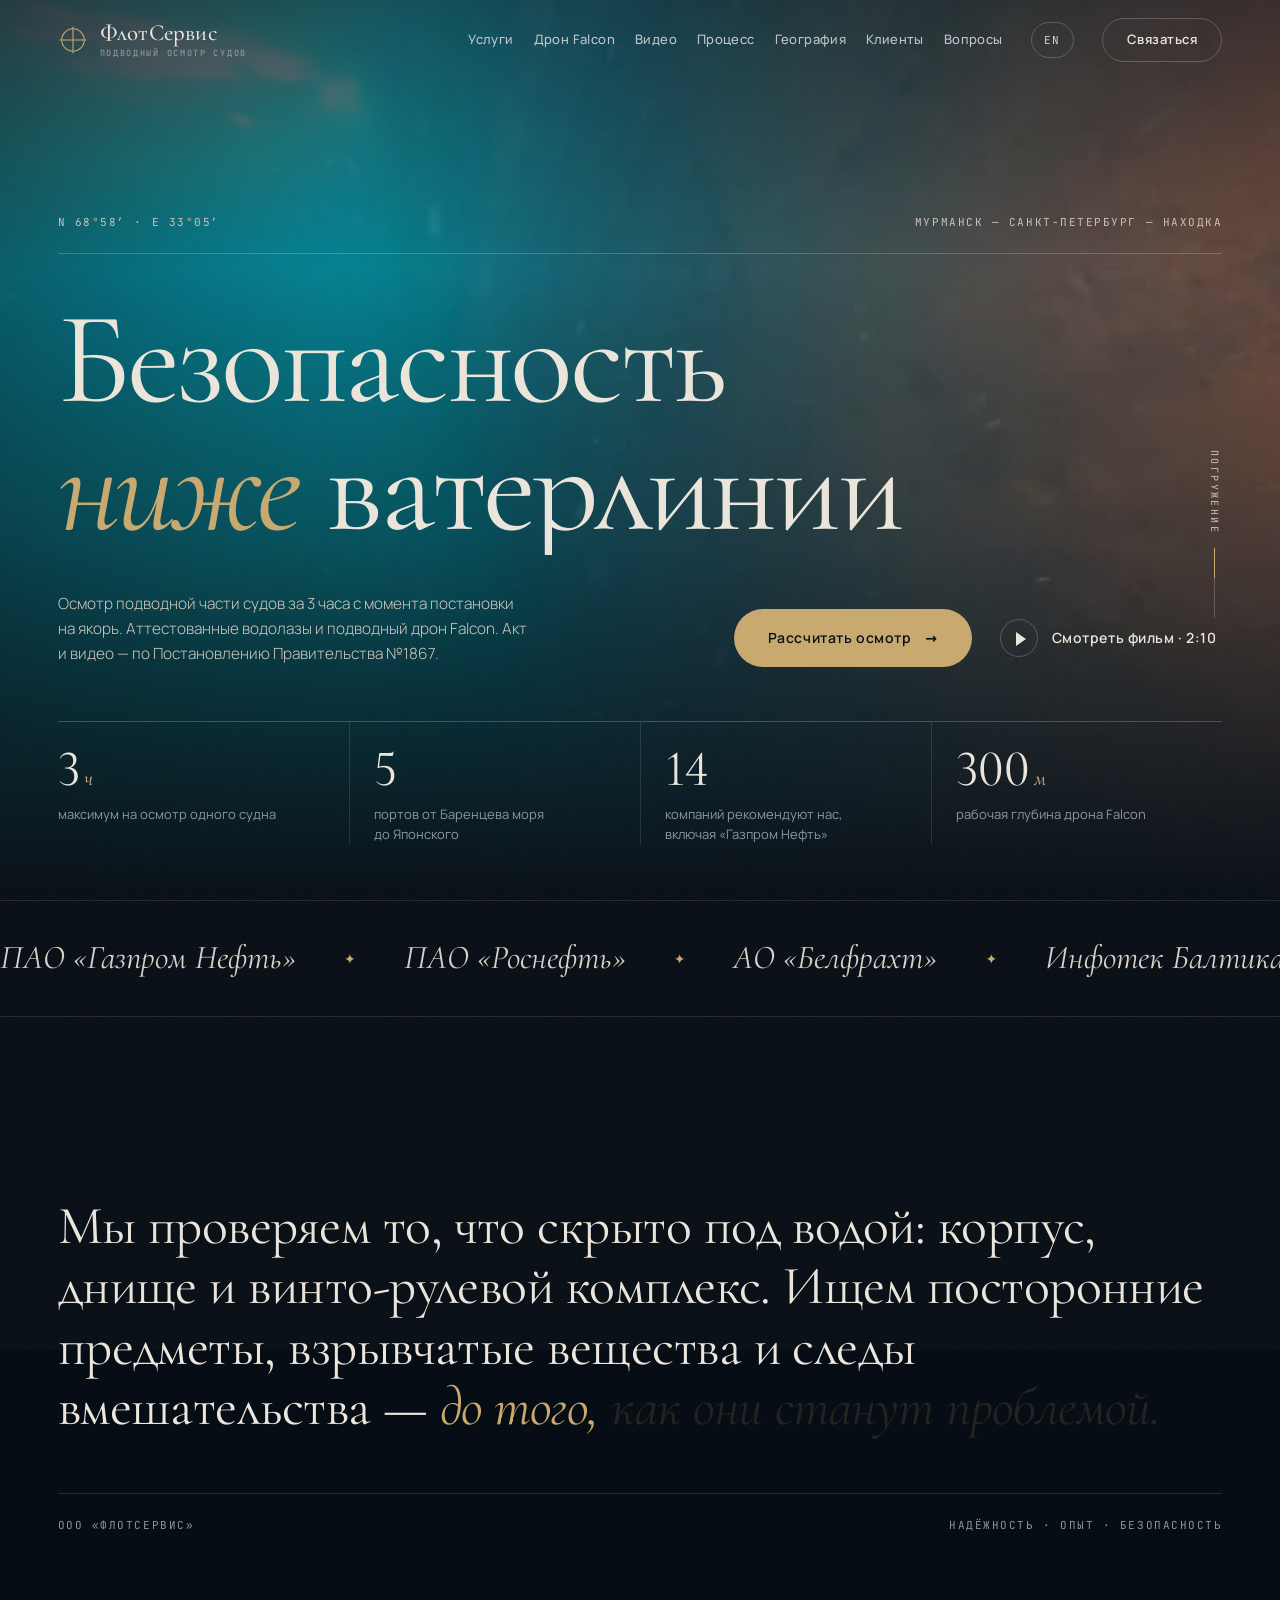
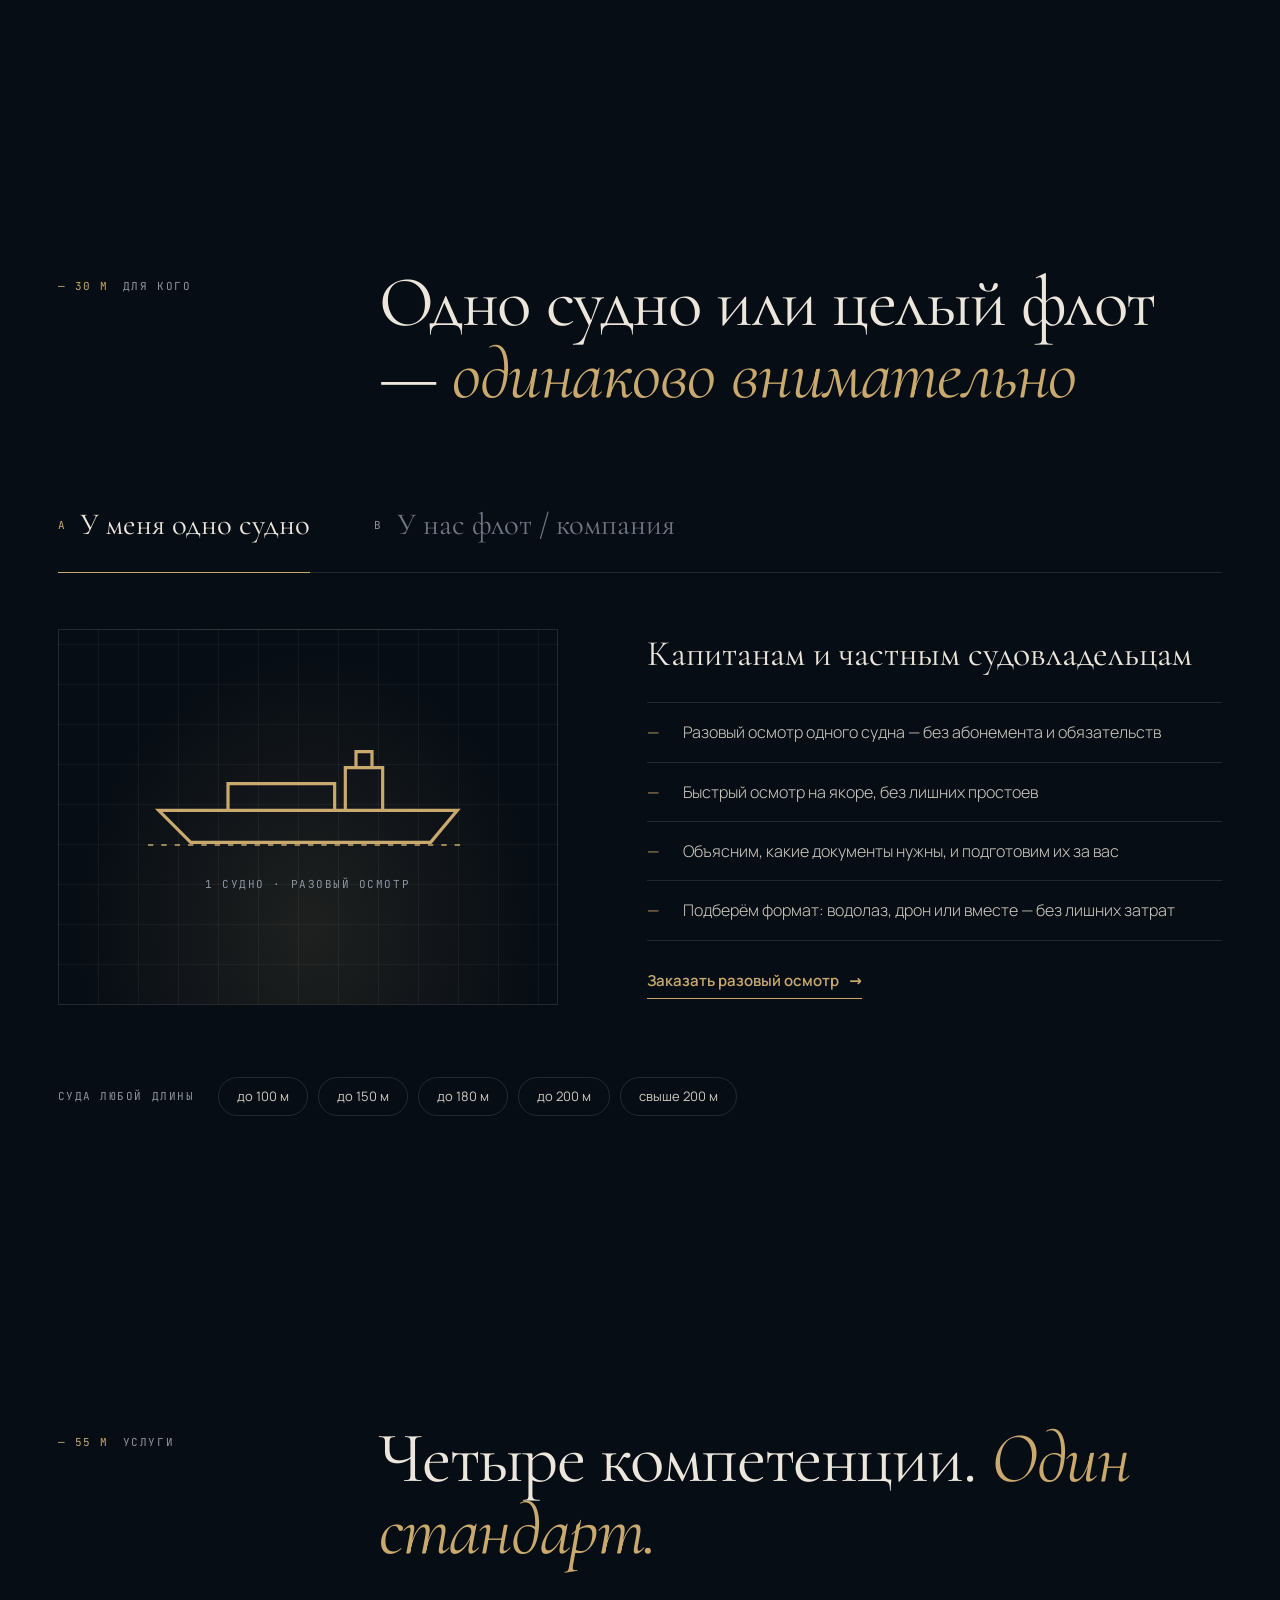
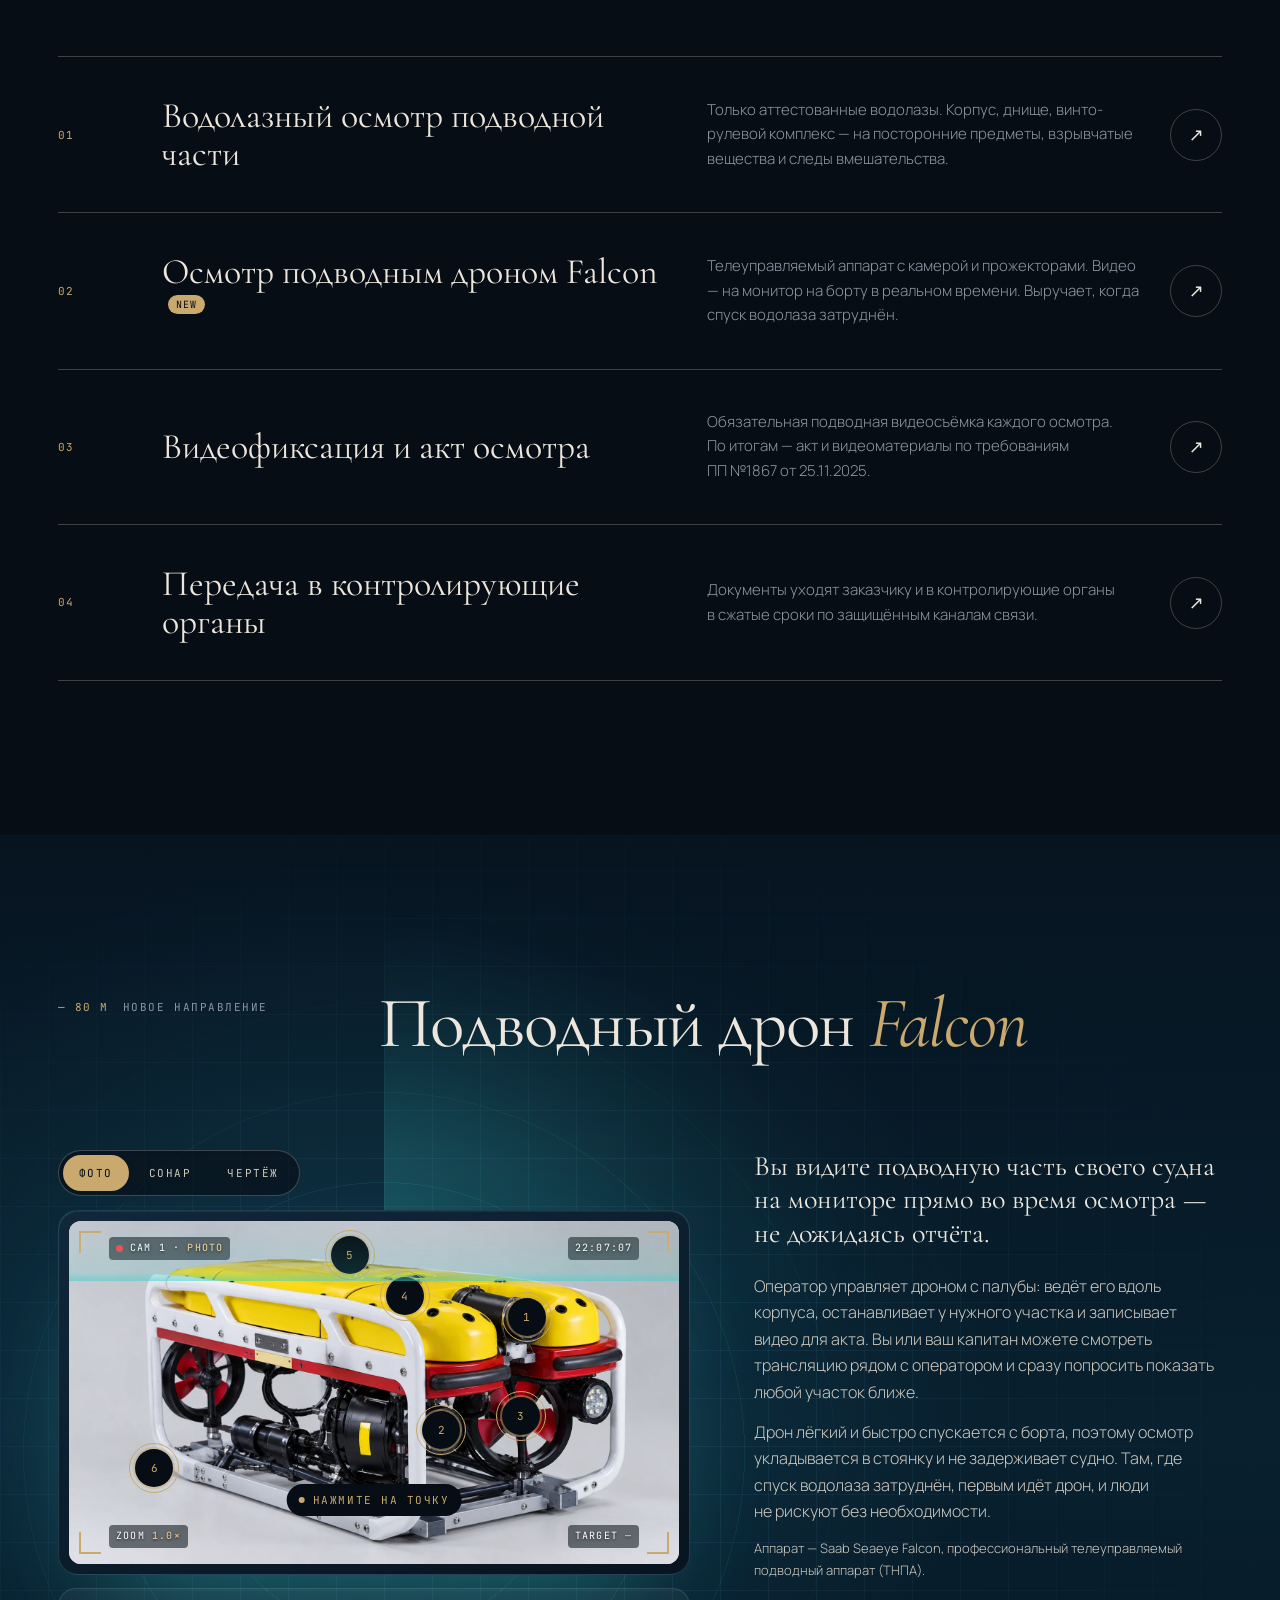
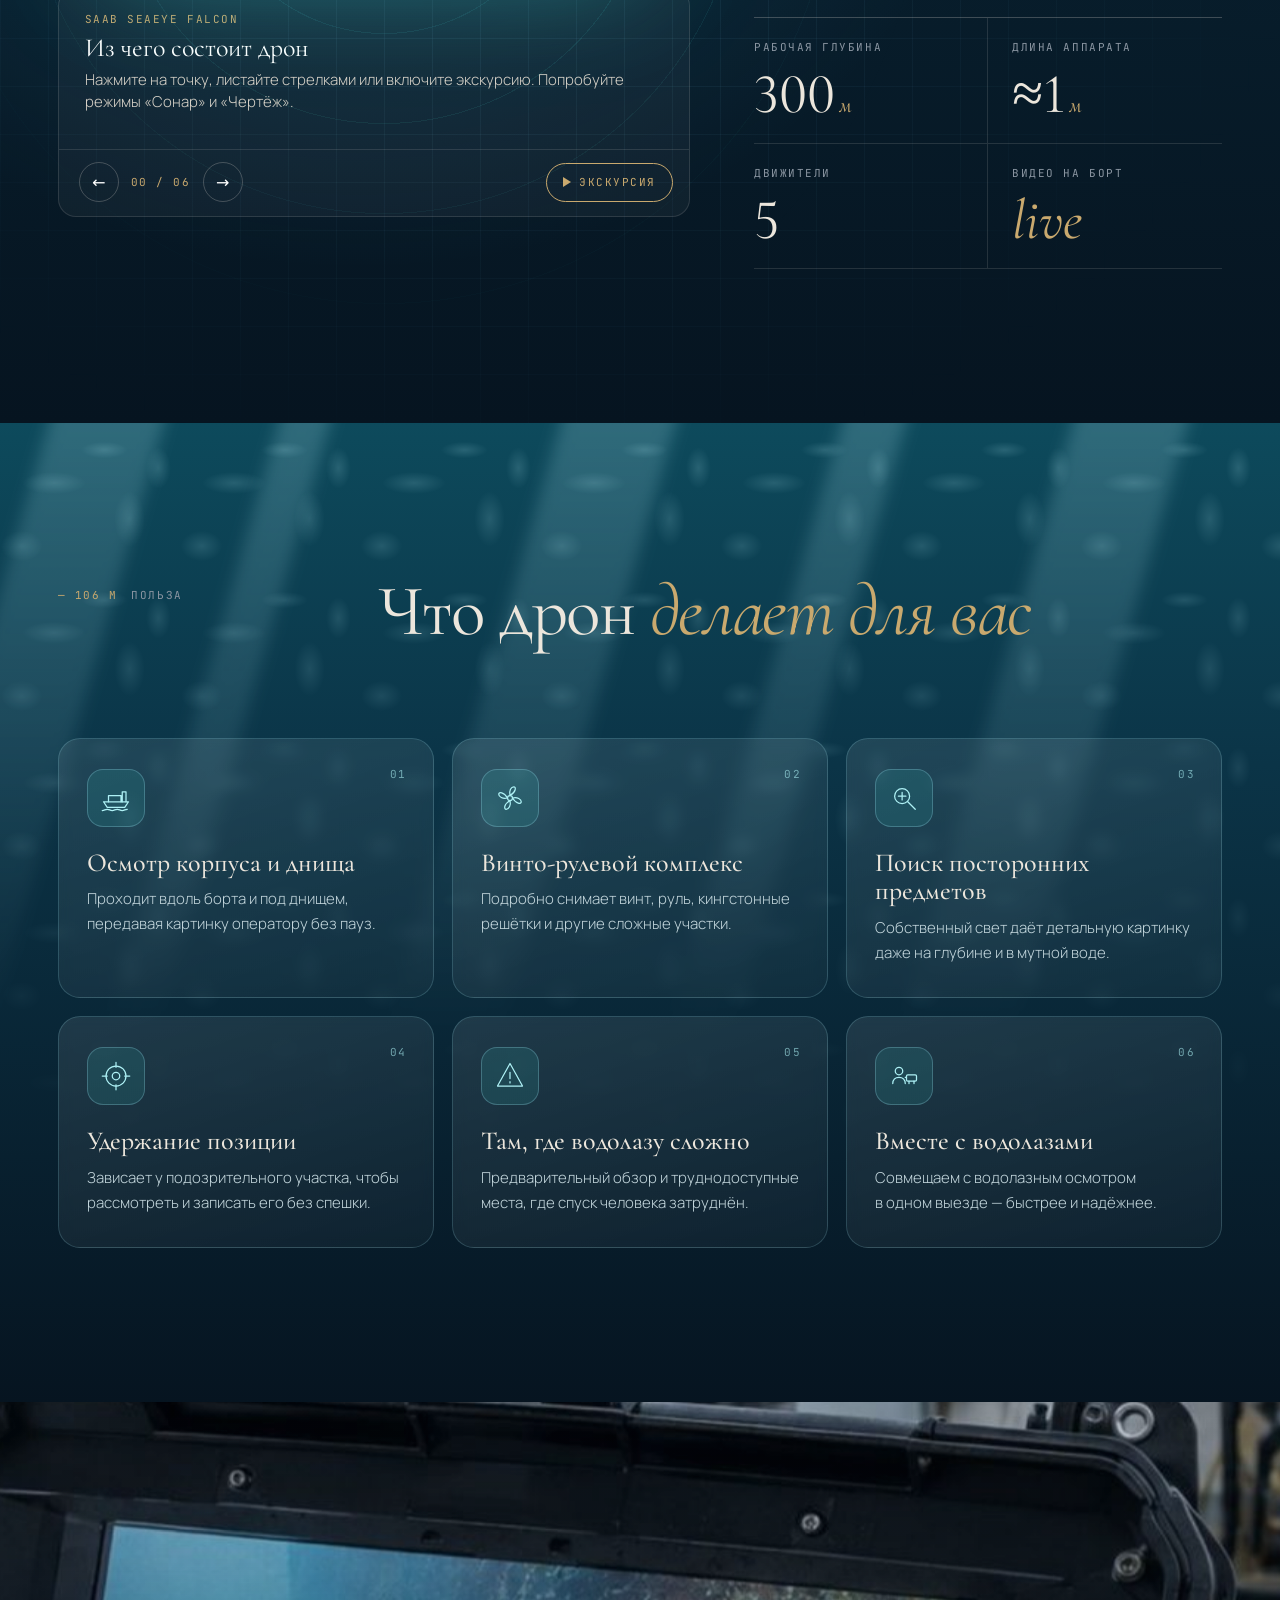
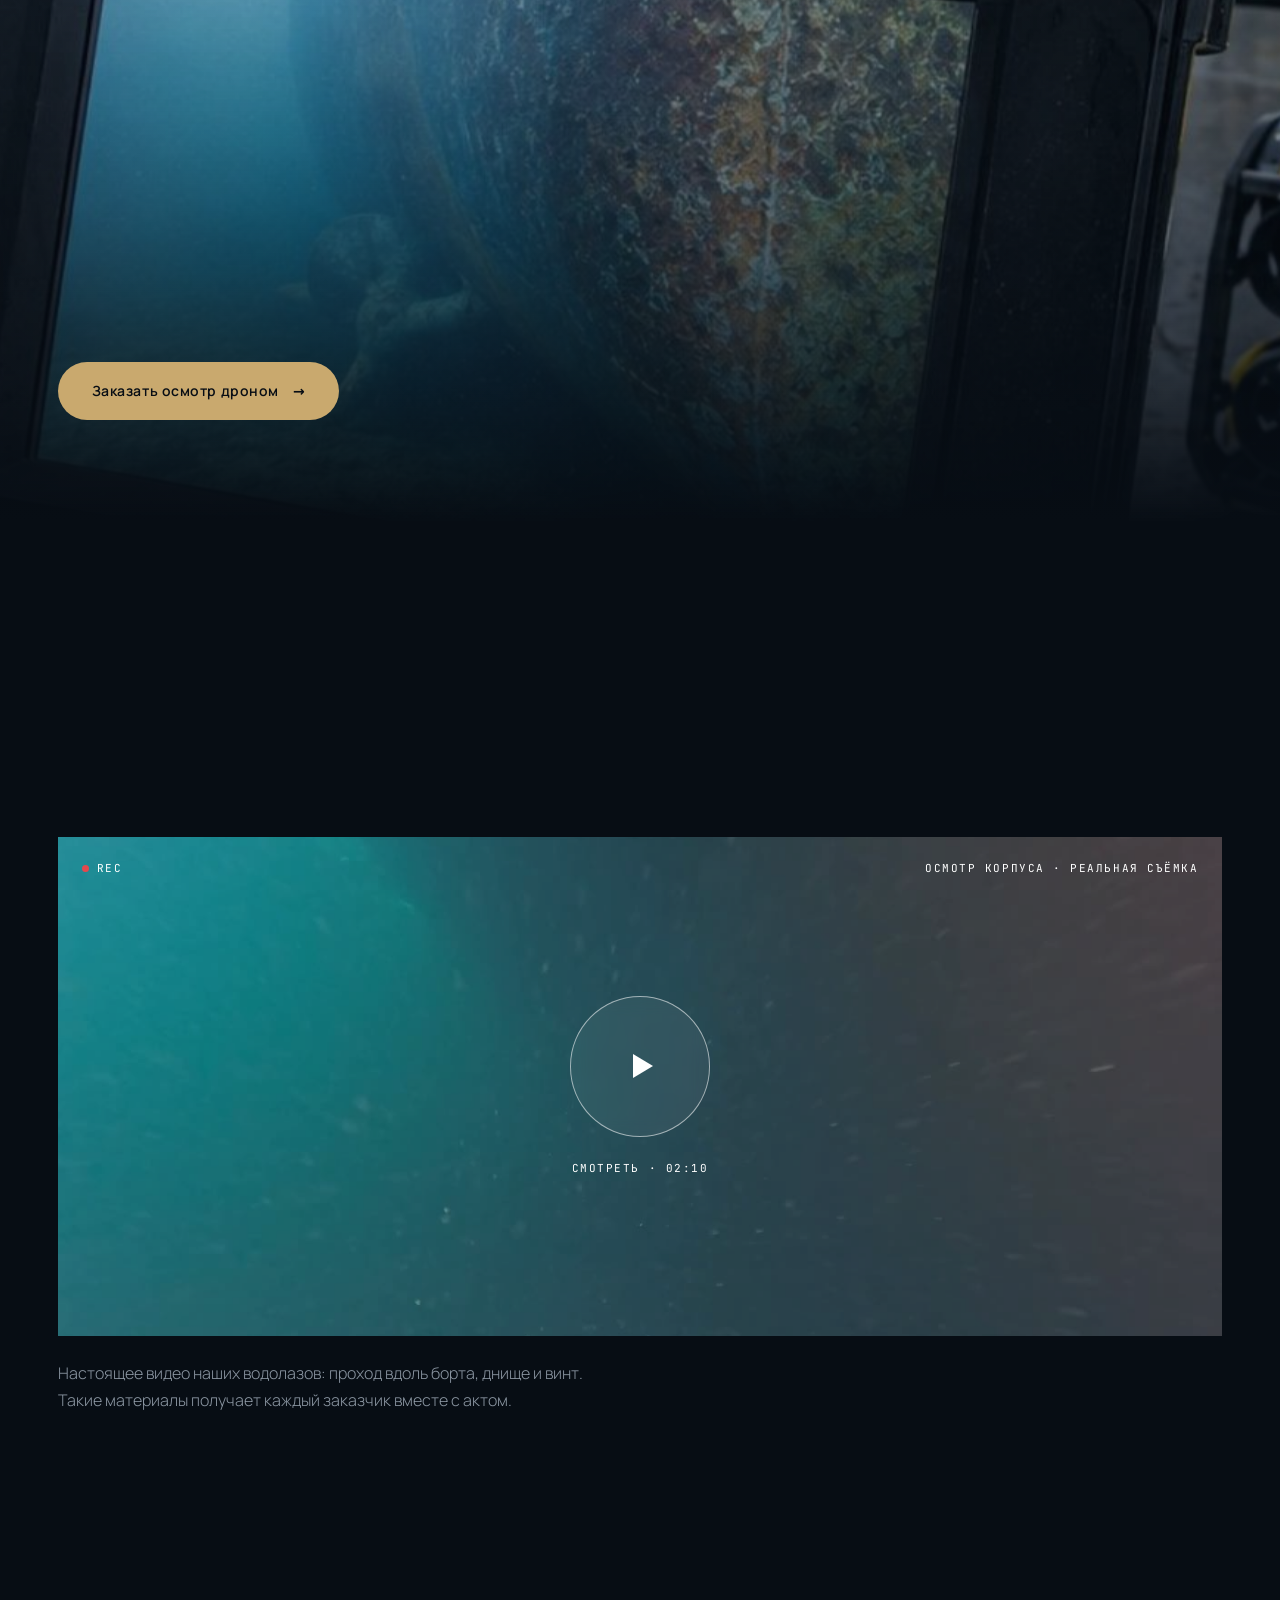
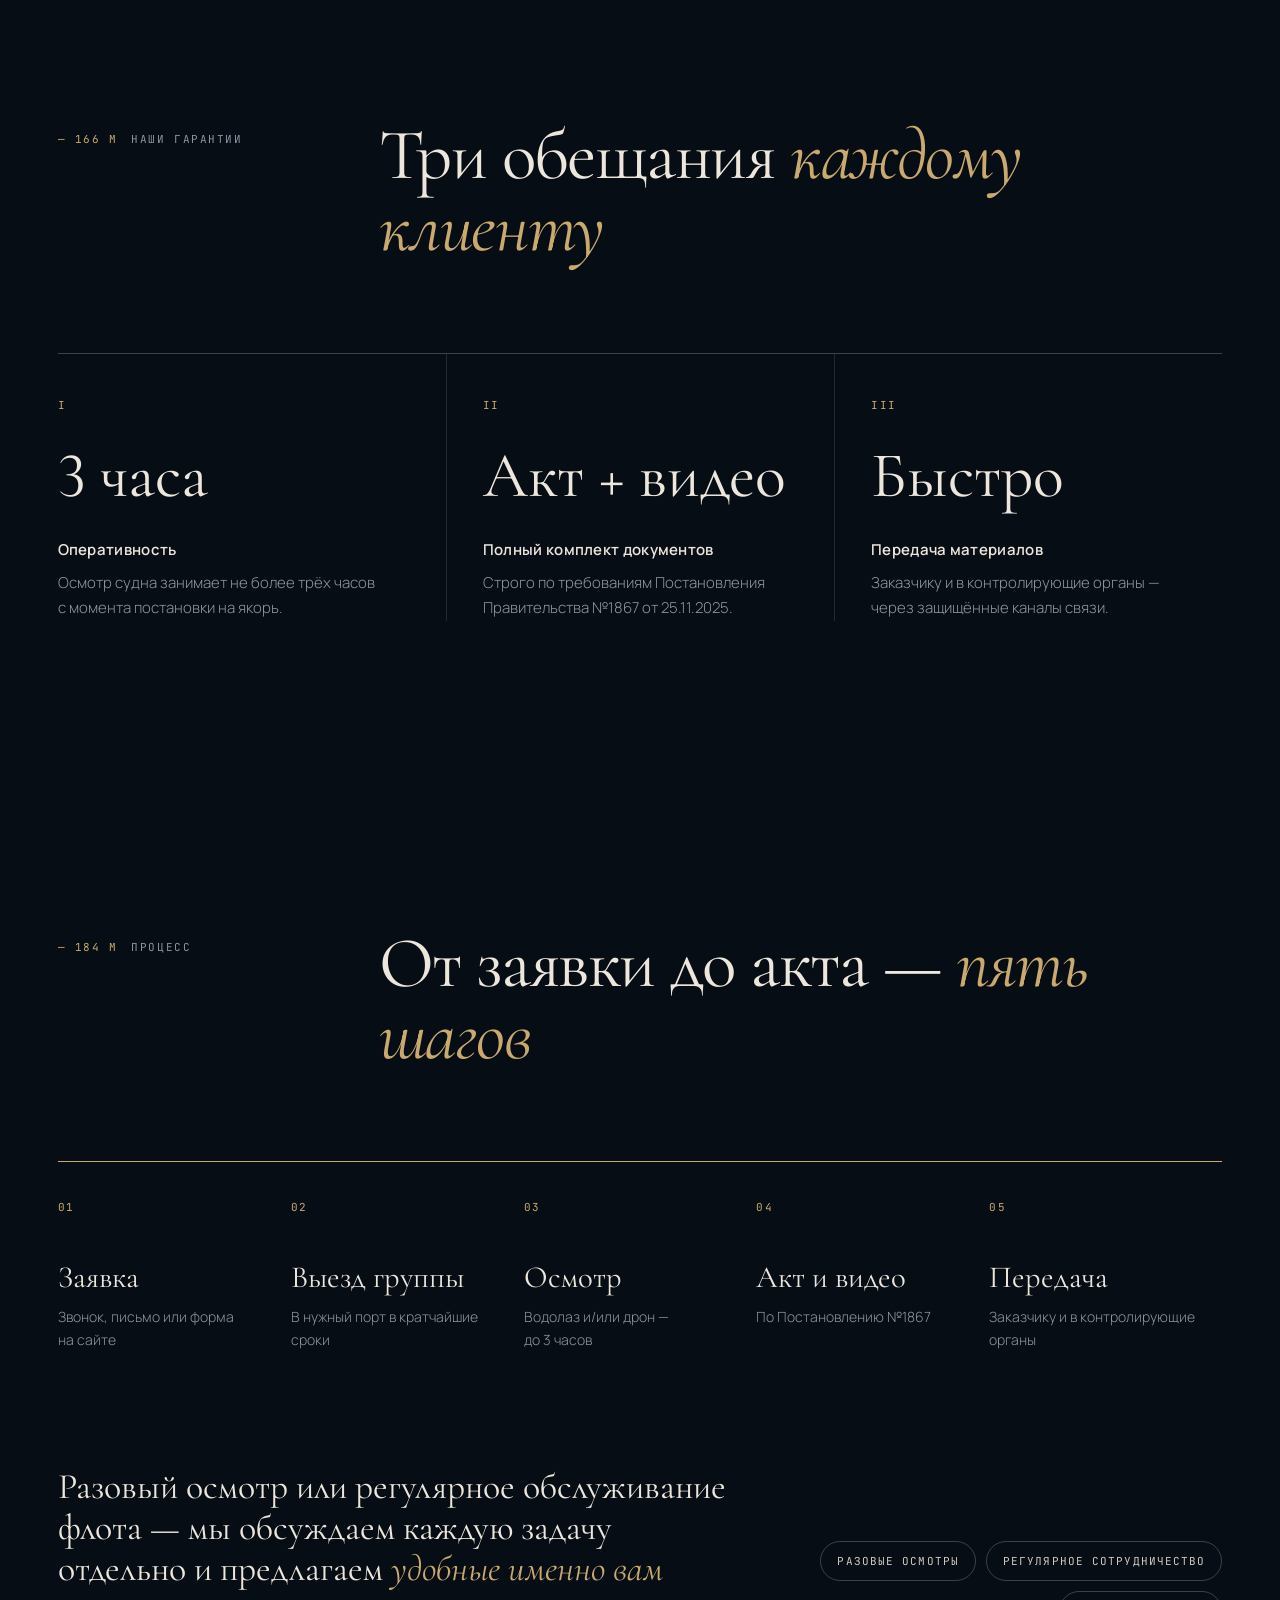
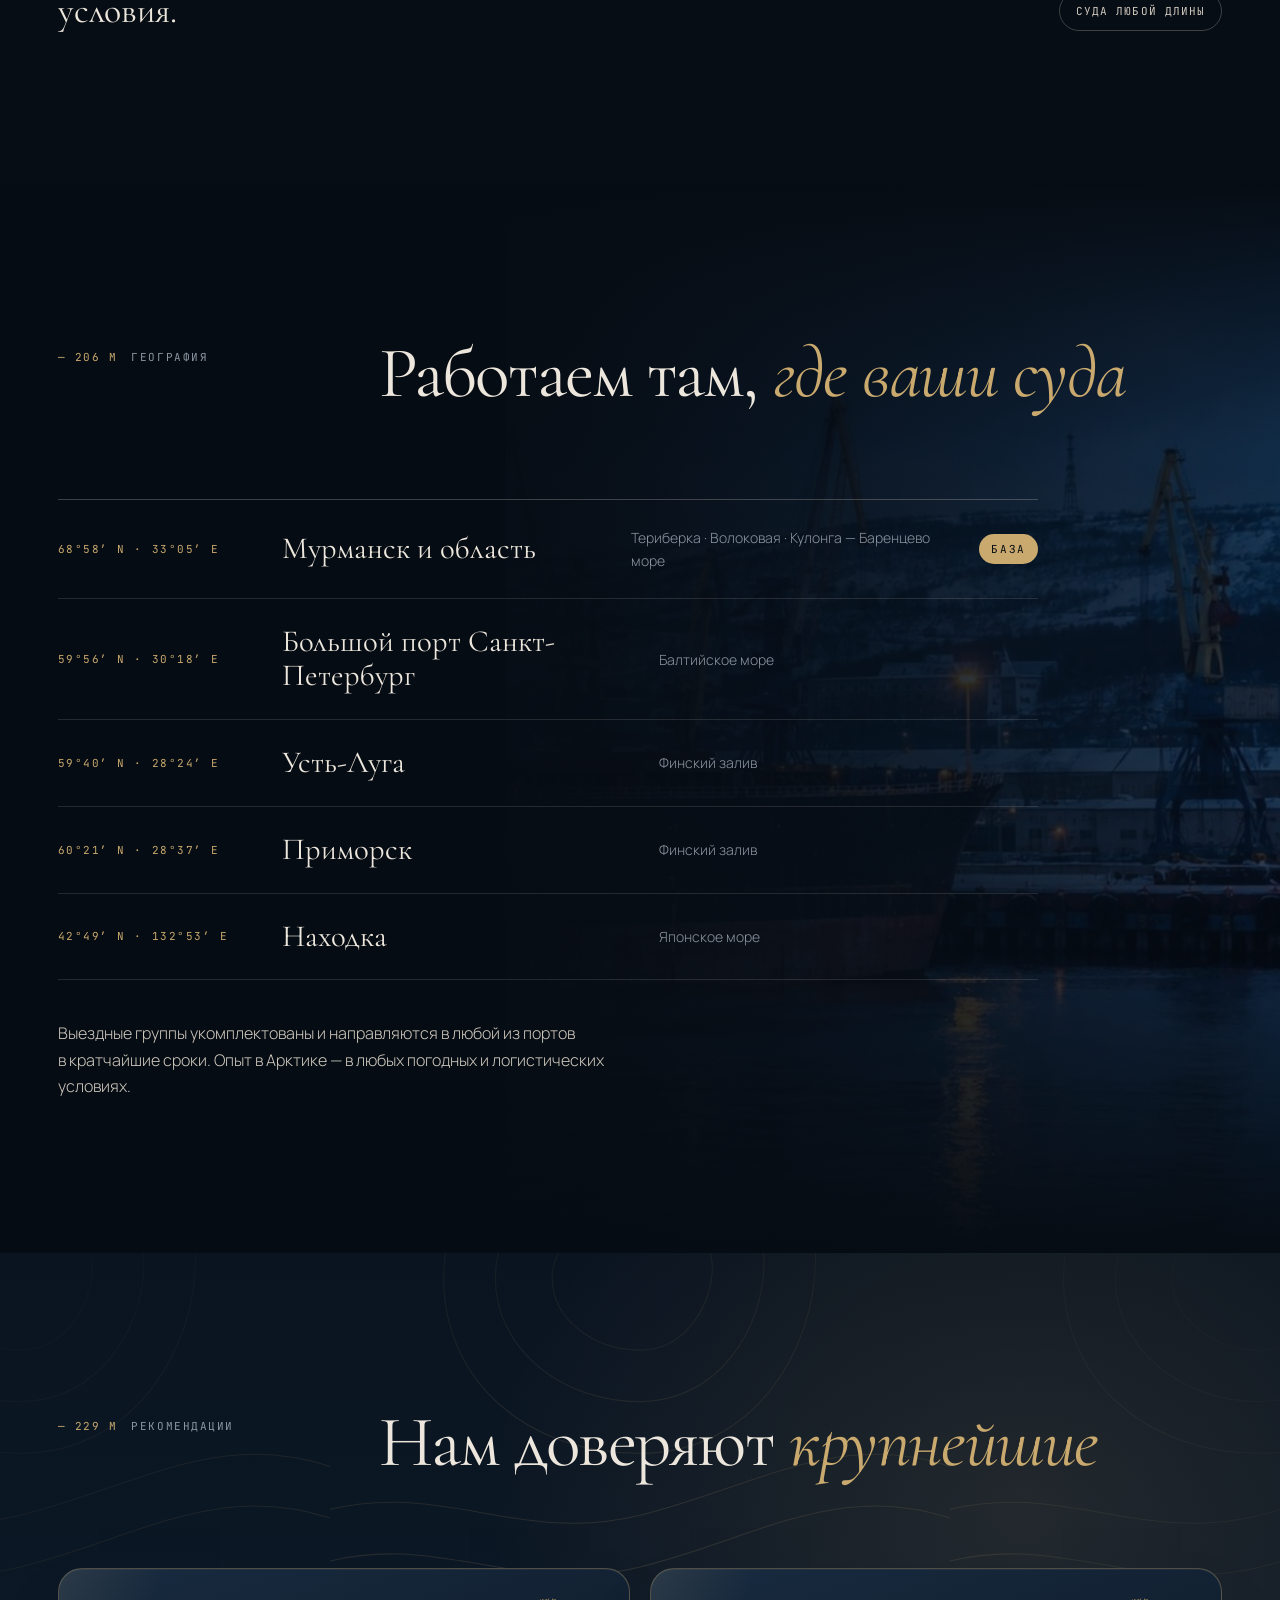
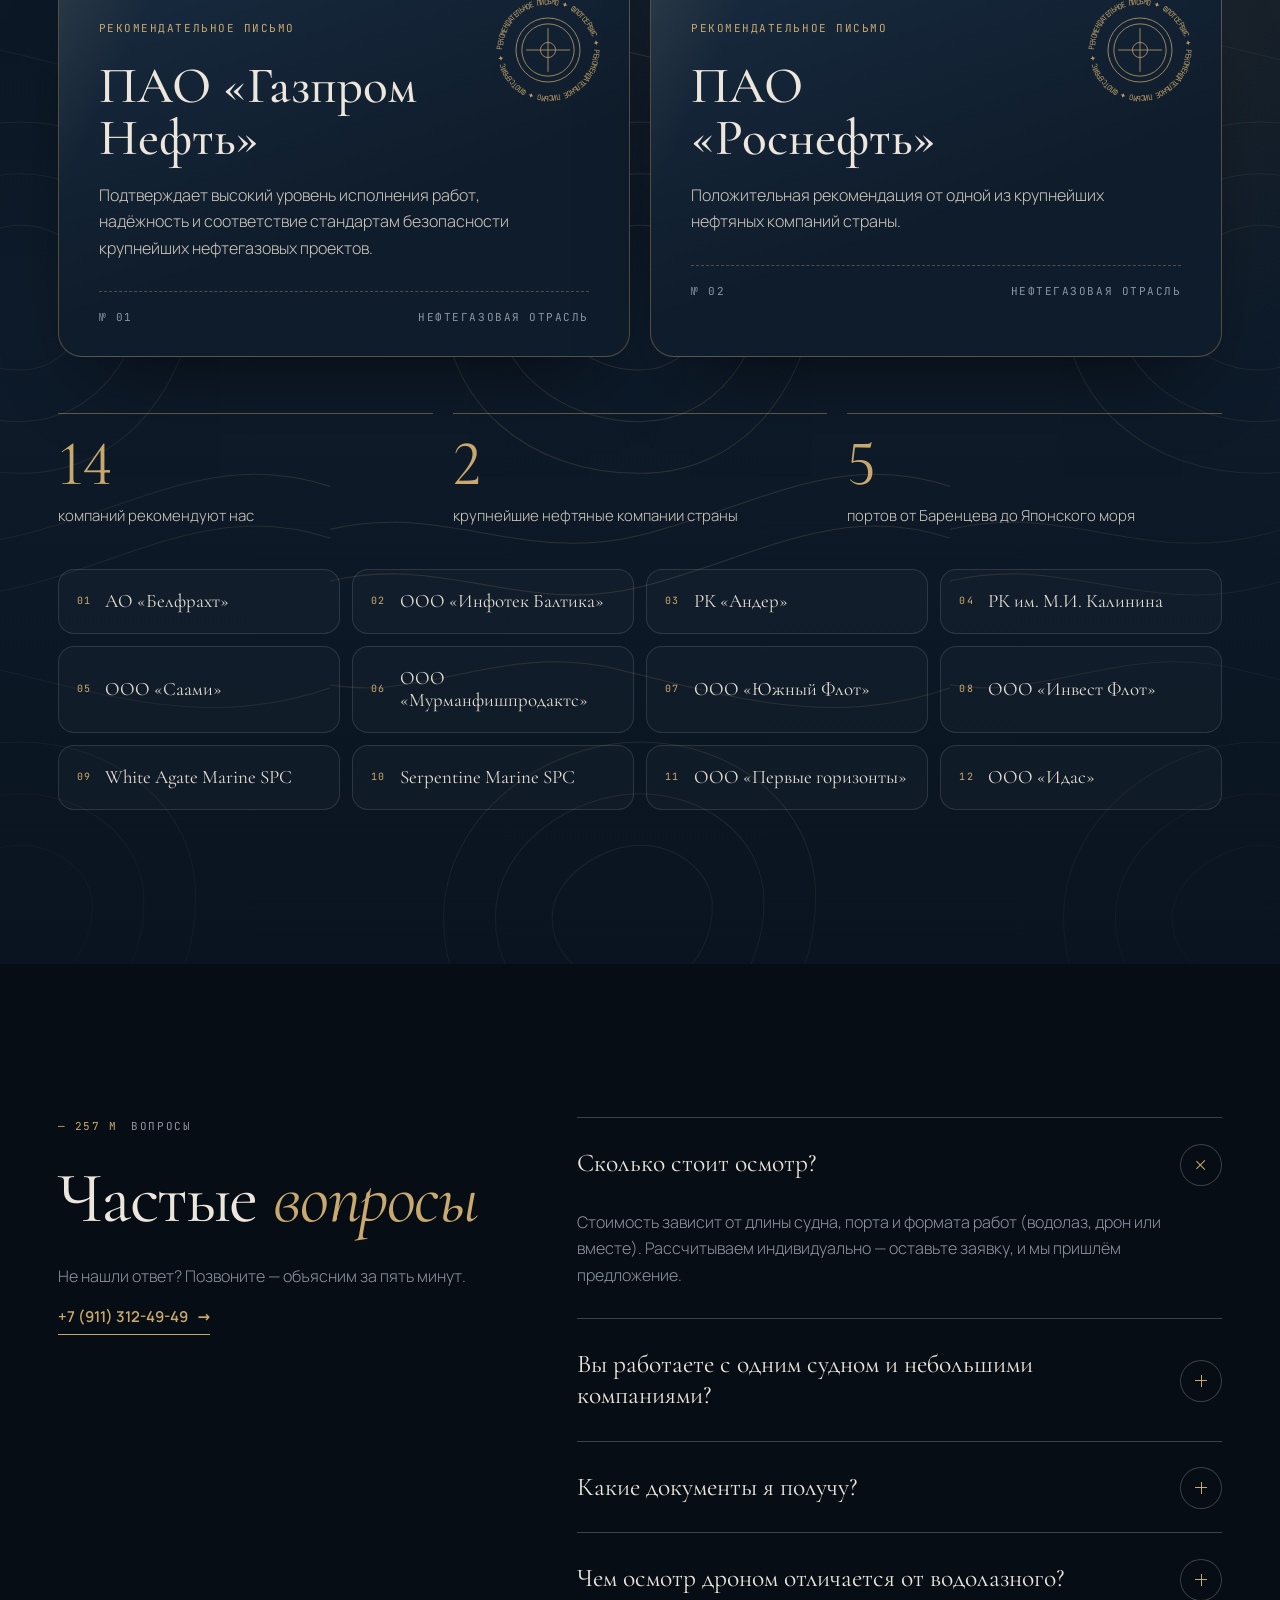
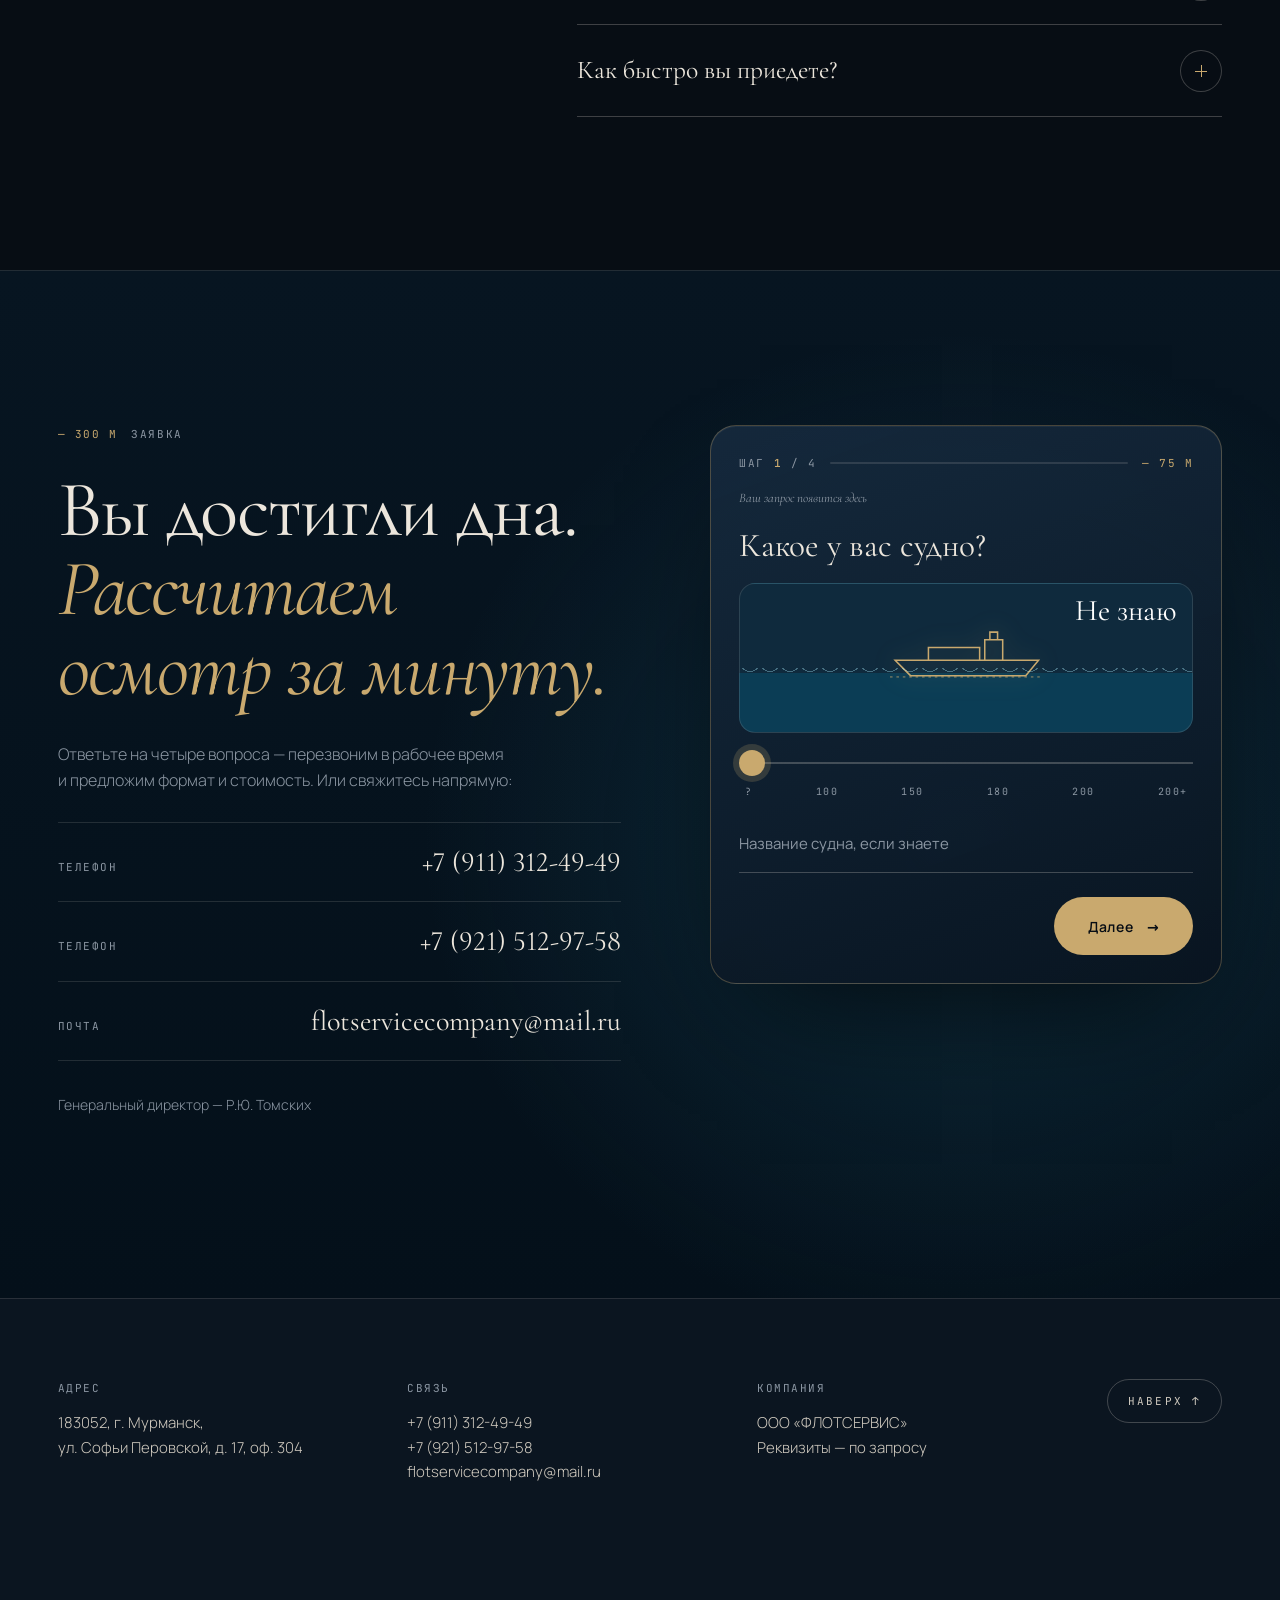
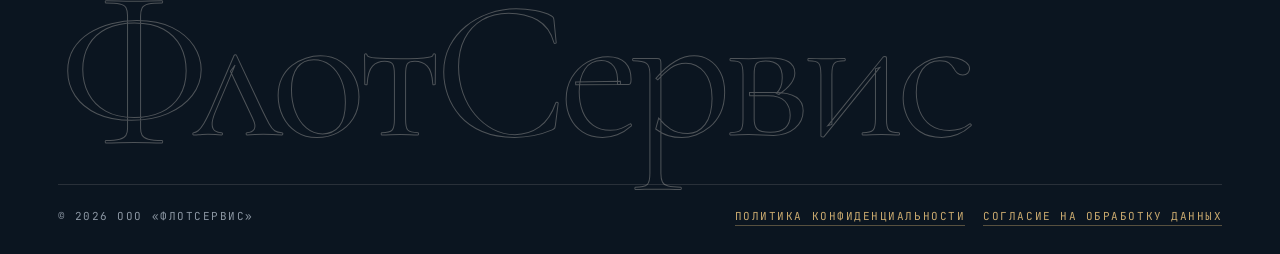
==== commit d66b321f: "Дрон целиком и чёткое приближение - Главное фото — дрон целиком, развёрнут вправо, в полном разрешен" ====
--- a/index.html
+++ b/index.html
@@ -11,7 +11,7 @@
 <meta property="og:image" content="assets/diver.jpg">
 <link rel="icon" href="data:image/svg+xml,%3Csvg xmlns='http://www.w3.org/2000/svg' viewBox='0 0 32 32'%3E%3Crect width='32' height='32' rx='6' fill='%23070d14'/%3E%3Ccircle cx='16' cy='16' r='9' fill='none' stroke='%23c9a96e' stroke-width='1.5'/%3E%3Cpath d='M16 4v24M4 16h24' stroke='%23c9a96e' stroke-width='1'/%3E%3C/svg%3E">
 <link rel="stylesheet" href="assets/fonts/fonts.css">
-<link rel="stylesheet" href="styles.css">
+<link rel="stylesheet" href="styles.css?v=20261017b">
 <link rel="alternate" hreflang="ru" href="https://vodolaznaya-kompaniya.vercel.app/">
 <link rel="alternate" hreflang="en" href="https://vodolaznaya-kompaniya.vercel.app/en/">
 <script>
@@ -246,17 +246,22 @@
           <button class="drone__mode" data-mode="blueprint" role="radio" aria-checked="false">Чертёж</button>
         </div>
         <div class="drone__monitor" id="droneMonitor">
-          <div class="drone__img">
-            <div class="drone__stage" id="droneStage" data-mode="photo">
-              <img src="assets/falcon-detail.webp" srcset="assets/falcon-detail-1024.webp 1024w, assets/falcon-detail.webp 1536w" sizes="(max-width: 1080px) 100vw, 60vw" alt="Подводный дрон Saab Seaeye Falcon крупным планом: движитель в кольцевой насадке, светодиодный прожектор, камера, жёлтые блоки плавучести и белая рама" width="1536" height="1024">
-              <span class="drone__tint" aria-hidden="true"></span>
+          <div class="drone__img" id="droneFrame" data-mode="photo">
+            <div class="drone__stage" id="droneStage">
+              <img src="assets/falcon-full.webp" alt="Подводный дрон Saab Seaeye Falcon целиком: жёлтые блоки плавучести, камера, светодиодные прожекторы, движители в кольцевых насадках, белая рама с полозьями" width="1674" height="940" decoding="async">
               <span class="drone__spot" aria-hidden="true"></span>
-              <button class="hot" style="--x:42%;--y:6%" data-hot="0" aria-label="Камера"><span>1</span></button>
-              <button class="hot" style="--x:77%;--y:46%" data-hot="1" aria-label="Прожектор"><span>2</span></button>
-              <button class="hot" style="--x:47%;--y:51%" data-hot="2" aria-label="Движитель"><span>3</span></button>
-              <button class="hot" style="--x:14%;--y:10%" data-hot="3" aria-label="Блок плавучести"><span>4</span></button>
-              <button class="hot" style="--x:84%;--y:70%" data-hot="4" aria-label="Рама"><span>5</span></button>
+              <button class="hot" style="--x:75%;--y:28%" data-hot="0" aria-label="Камера"><span>1</span></button>
+              <button class="hot" style="--x:61%;--y:61%" data-hot="1" aria-label="Прожекторы"><span>2</span></button>
+              <button class="hot" style="--x:74%;--y:57%" data-hot="2" aria-label="Движители"><span>3</span></button>
+              <button class="hot" style="--x:55%;--y:22%" data-hot="3" aria-label="Блоки плавучести"><span>4</span></button>
+              <button class="hot" style="--x:46%;--y:10%" data-hot="4" aria-label="Рым для подъёма"><span>5</span></button>
+              <button class="hot" style="--x:14%;--y:72%" data-hot="5" aria-label="Рама и полозья"><span>6</span></button>
             </div>
+            <div class="drone__detail" id="droneDetail" aria-hidden="true">
+              <img src="assets/falcon-detail.webp" alt="" width="1536" height="1024" decoding="async">
+              <span class="drone__detail-mark"></span>
+            </div>
+            <span class="drone__tint" aria-hidden="true"></span>
             <div class="hud" aria-hidden="true">
               <span class="hud__c hud__c--tl"></span><span class="hud__c hud__c--tr"></span><span class="hud__c hud__c--bl"></span><span class="hud__c hud__c--br"></span>
               <span class="hud__tl mono"><i class="hud__rec"></i>CAM 1 · <b id="hudMode">PHOTO</b></span>
@@ -277,7 +282,7 @@
           </div>
           <div class="drone__ctrl">
             <button class="drone__arrow" id="dronePrev" aria-label="Предыдущая деталь">←</button>
-            <span class="drone__count mono" id="droneCount">00 / 05</span>
+            <span class="drone__count mono" id="droneCount">00 / 06</span>
             <button class="drone__arrow" id="droneNext" aria-label="Следующая деталь">→</button>
             <button class="drone__tour mono" id="droneTour" aria-pressed="false"><span class="drone__tour-ico" aria-hidden="true"></span><span class="drone__tour-txt">Экскурсия</span></button>
             <span class="drone__bar" aria-hidden="true"><i id="droneBar"></i></span>
@@ -568,6 +573,6 @@
   <symbol id="ship" viewBox="0 0 120 40"><path d="M4 26h112l-10 12H16z" fill="none" stroke="currentColor" stroke-width="1.2"/><path d="M30 26V16h40v10M74 26V10h14v16M78 10V4h6v6" fill="none" stroke="currentColor" stroke-width="1.2"/><path d="M0 39h120" stroke="currentColor" stroke-width=".6" stroke-dasharray="2 3"/></symbol>
 </svg>
 
-<script src="script.js"></script>
+<script src="script.js?v=20261017b"></script>
 </body>
 </html>
--- a/styles.css
+++ b/styles.css
@@ -257,18 +257,30 @@
 .drone__monitor{--rx:0deg;--ry:0deg;padding:10px;border-radius:20px;background:linear-gradient(160deg,#10283a,#08141f);border:1px solid rgba(120,200,235,.2);
   box-shadow:0 50px 120px -50px rgba(63,208,201,.45),inset 0 1px 0 rgba(255,255,255,.06);transform:perspective(1400px) rotateX(var(--ry)) rotateY(var(--rx));transition:transform .5s var(--ease)}
 /* overflow:clip, а не hidden: иначе браузер прокручивает рамку к точке, получившей фокус, и приближение съезжает */
-.drone__img{position:relative;overflow:hidden;overflow:clip;border-radius:12px;background:#d8dbde;cursor:default;touch-action:pan-y}
+.drone__img{position:relative;overflow:hidden;overflow:clip;border-radius:12px;background:#e6e7e9;cursor:default;touch-action:pan-y}
 .drone__stage{position:relative;--zx:50%;--zy:50%;--zs:1;--spot:0;transform-origin:0 0;
   transform:translate(clamp(calc(100% - 100% * var(--zs)),calc(50% - var(--zx) * var(--zs)),0%),clamp(calc(100% - 100% * var(--zs)),calc(50% - var(--zy) * var(--zs)),0%)) scale(var(--zs));
   transition:--zx 1s var(--ease),--zy 1s var(--ease),--zs 1s var(--ease),--spot .8s var(--ease)}
 .drone__stage.is-zoomed{--zs:2;--spot:1;cursor:zoom-out}
 .drone img{width:100%;height:auto;user-select:none;-webkit-user-drag:none;transition:filter .7s var(--ease)}
-.drone__tint{position:absolute;inset:0;pointer-events:none;opacity:0;transition:opacity .7s var(--ease)}
-.drone__stage[data-mode="sonar"] img{filter:grayscale(1) contrast(1.4) brightness(.8) sepia(1) hue-rotate(115deg) saturate(3.2)}
-.drone__stage[data-mode="sonar"] .drone__tint{opacity:1;background:repeating-linear-gradient(0deg,rgba(0,0,0,.22) 0 1px,transparent 1px 3px),radial-gradient(ellipse at center,transparent 50%,rgba(0,20,10,.55))}
-.drone__stage[data-mode="blueprint"] img{filter:grayscale(1) invert(1) contrast(1.6) brightness(1.05)}
-.drone__stage[data-mode="blueprint"] .drone__tint{opacity:1;mix-blend-mode:color;background:#1d5fb0}
-.drone__stage[data-mode="blueprint"]::after{content:"";position:absolute;inset:0;pointer-events:none;background:repeating-linear-gradient(0deg,rgba(255,255,255,.12) 0 1px,transparent 1px 24px),repeating-linear-gradient(90deg,rgba(255,255,255,.12) 0 1px,transparent 1px 24px)}
+/* Крупный план: для деталей, снятых отдельно, поверх общего вида плавно проявляется резкий кадр.
+   object-position и transform-origin в одной точке — эта точка остаётся на месте при увеличении. */
+.drone__detail{position:absolute;inset:0;z-index:2;opacity:0;pointer-events:none;transition:opacity .7s var(--ease);--dx:50%;--dy:50%;--ds:1.1}
+.drone__detail.is-on{opacity:1}
+/* пока открыт крупный план, скрытые под ним точки не перехватывают нажатия */
+.drone__img:has(.drone__detail.is-on) .hot{pointer-events:none}
+.drone__detail img{position:absolute;inset:0;width:100%;height:100%;object-fit:cover;object-position:var(--dx) var(--dy);transform-origin:var(--dx) var(--dy);transform:scale(1.04);transition:transform 1.2s var(--ease),filter .7s var(--ease)}
+.drone__detail.is-on img{transform:scale(var(--ds))}
+.drone__detail::after{content:"";position:absolute;inset:0;background:radial-gradient(circle 120px at var(--dx) var(--dy),transparent 50%,rgba(4,12,20,.45) 100%)}
+.drone__detail-mark{position:absolute;left:var(--dx);top:var(--dy);width:52px;height:52px;margin:-26px 0 0 -26px;border-radius:50%;border:2px solid var(--brass);box-shadow:0 0 0 6px rgba(201,169,110,.18);z-index:1}
+.drone__detail-mark::after{content:"";position:absolute;inset:-10px;border-radius:50%;border:1px solid var(--brass);animation:ring 2.4s var(--ease) infinite}
+/* режимы изображения действуют и на общий вид, и на крупный план */
+.drone__tint{position:absolute;inset:0;z-index:2;pointer-events:none;opacity:0;transition:opacity .7s var(--ease)}
+.drone__img[data-mode="sonar"] img{filter:grayscale(1) contrast(1.4) brightness(.8) sepia(1) hue-rotate(115deg) saturate(3.2)}
+.drone__img[data-mode="sonar"] .drone__tint{opacity:1;background:repeating-linear-gradient(0deg,rgba(0,0,0,.22) 0 1px,transparent 1px 3px),radial-gradient(ellipse at center,transparent 50%,rgba(0,20,10,.55))}
+.drone__img[data-mode="blueprint"] img{filter:grayscale(1) invert(1) contrast(1.6) brightness(1.05)}
+.drone__img[data-mode="blueprint"] .drone__tint{opacity:1;mix-blend-mode:color;background:#1d5fb0}
+.drone__img[data-mode="blueprint"]::after{content:"";position:absolute;inset:0;z-index:2;pointer-events:none;background:repeating-linear-gradient(0deg,rgba(255,255,255,.12) 0 1px,transparent 1px 24px),repeating-linear-gradient(90deg,rgba(255,255,255,.12) 0 1px,transparent 1px 24px)}
 .drone__spot{position:absolute;inset:-60%;pointer-events:none;opacity:var(--spot);
   background:radial-gradient(circle 64px at calc(var(--zx) * .4545 + 27.27%) calc(var(--zy) * .4545 + 27.27%),transparent 0 55%,rgba(4,12,20,.62) 100%)}
 .hot{position:absolute;left:var(--x);top:var(--y);z-index:2;width:38px;height:38px;margin:-19px 0 0 -19px;border-radius:50%;background:var(--ink);color:var(--brass);font-family:var(--mono);font-size:11px;display:grid;place-items:center;
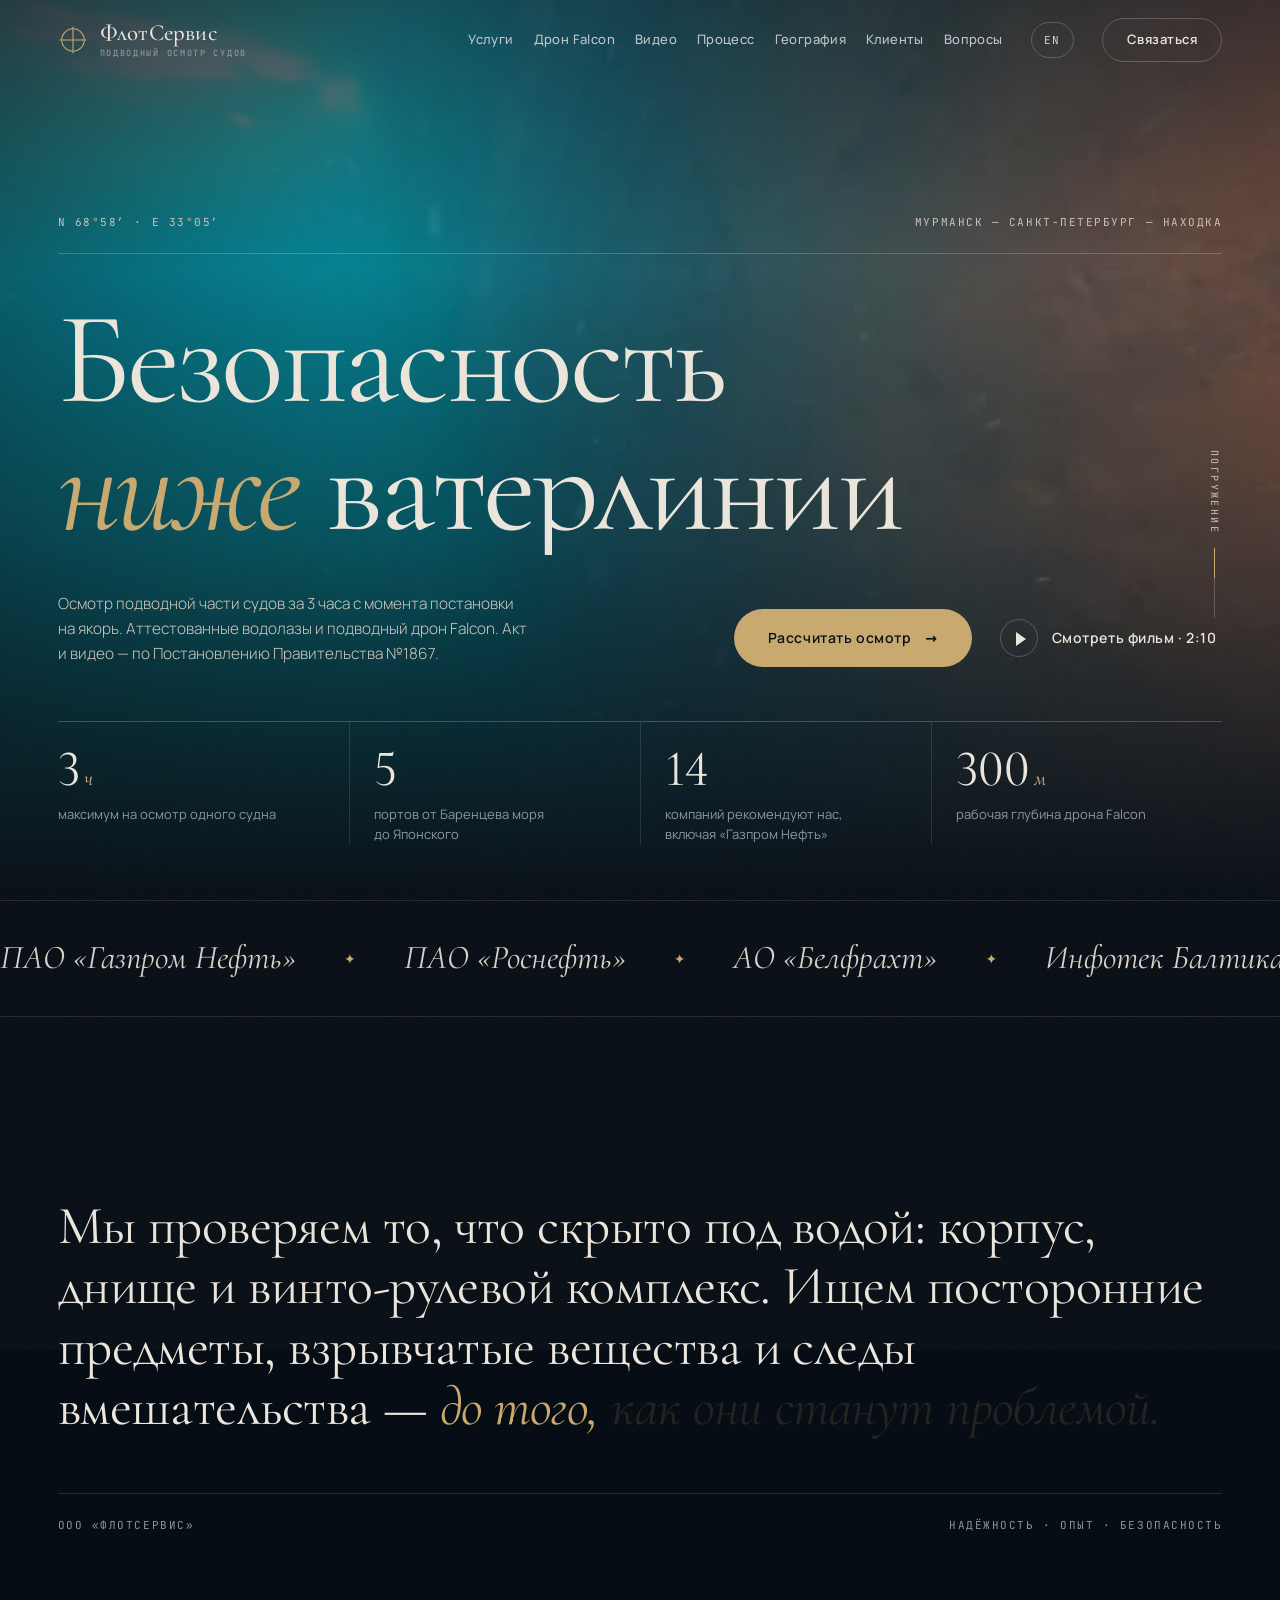
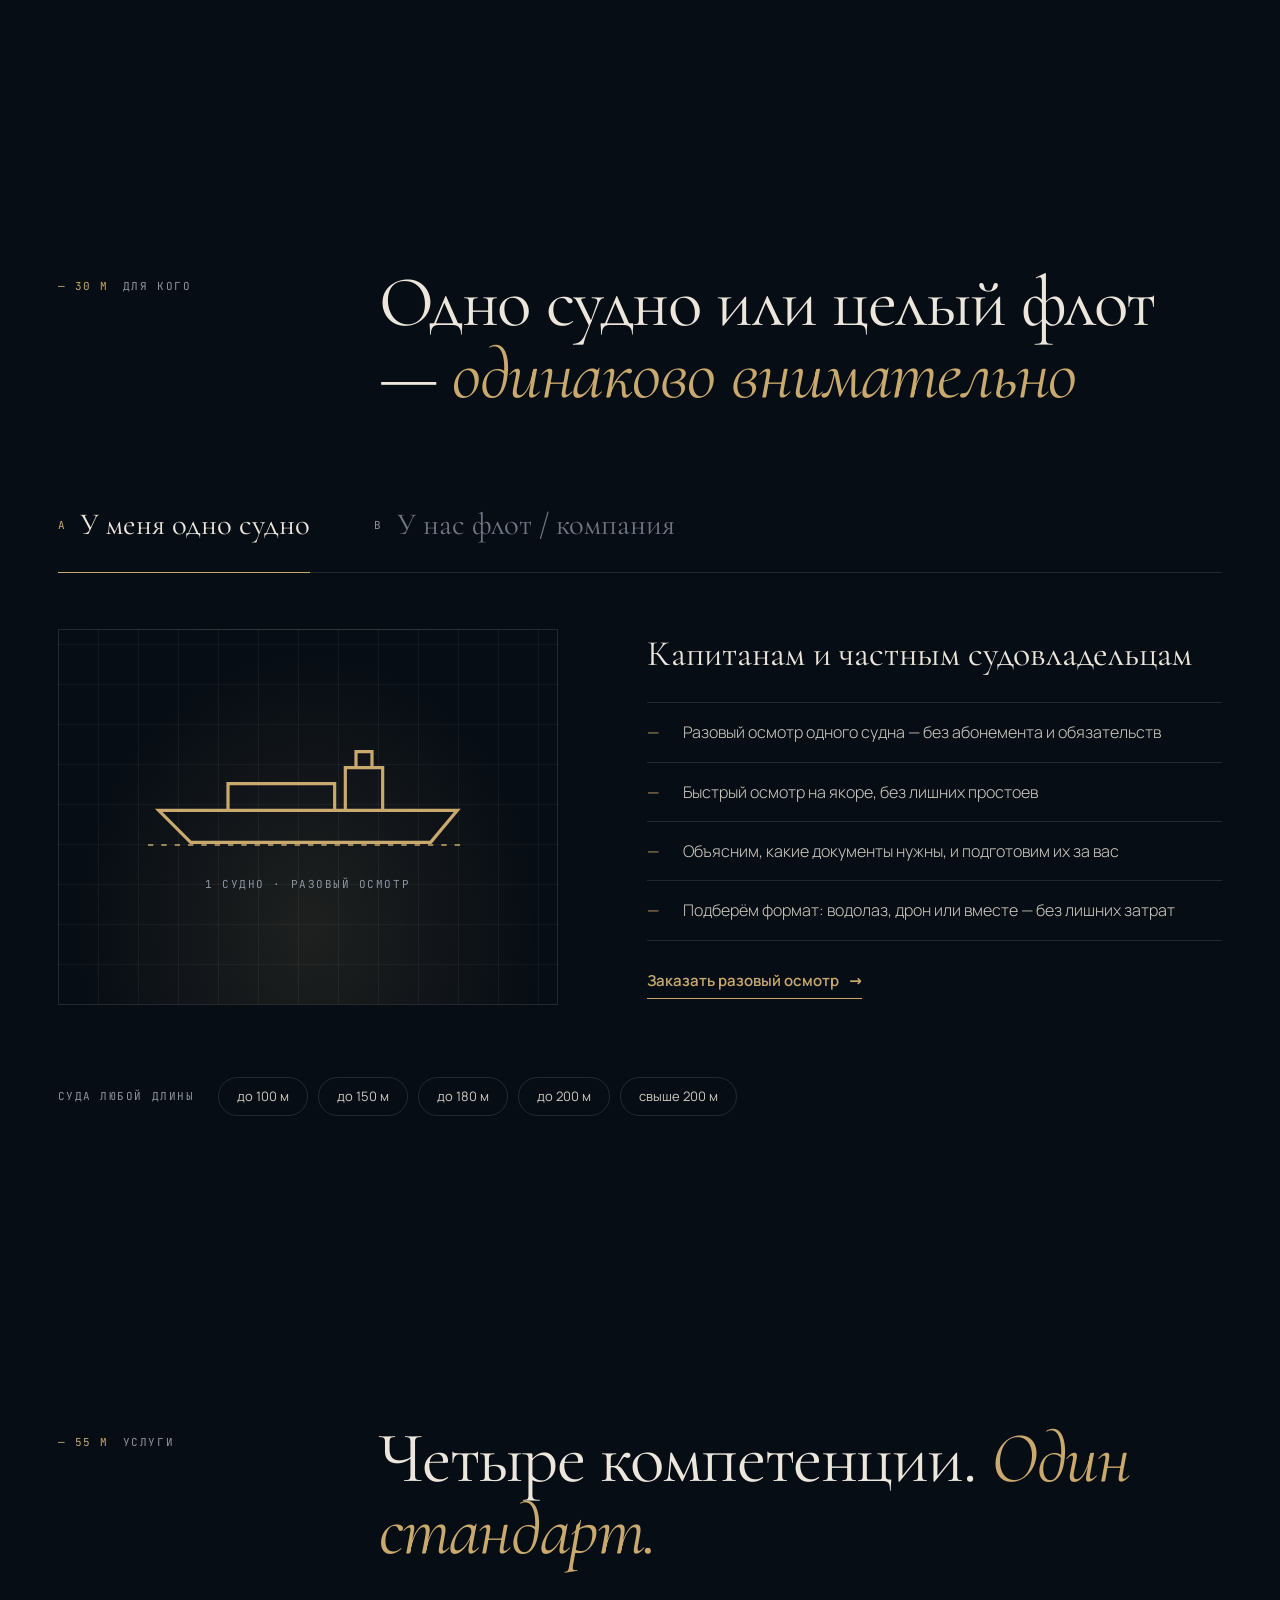
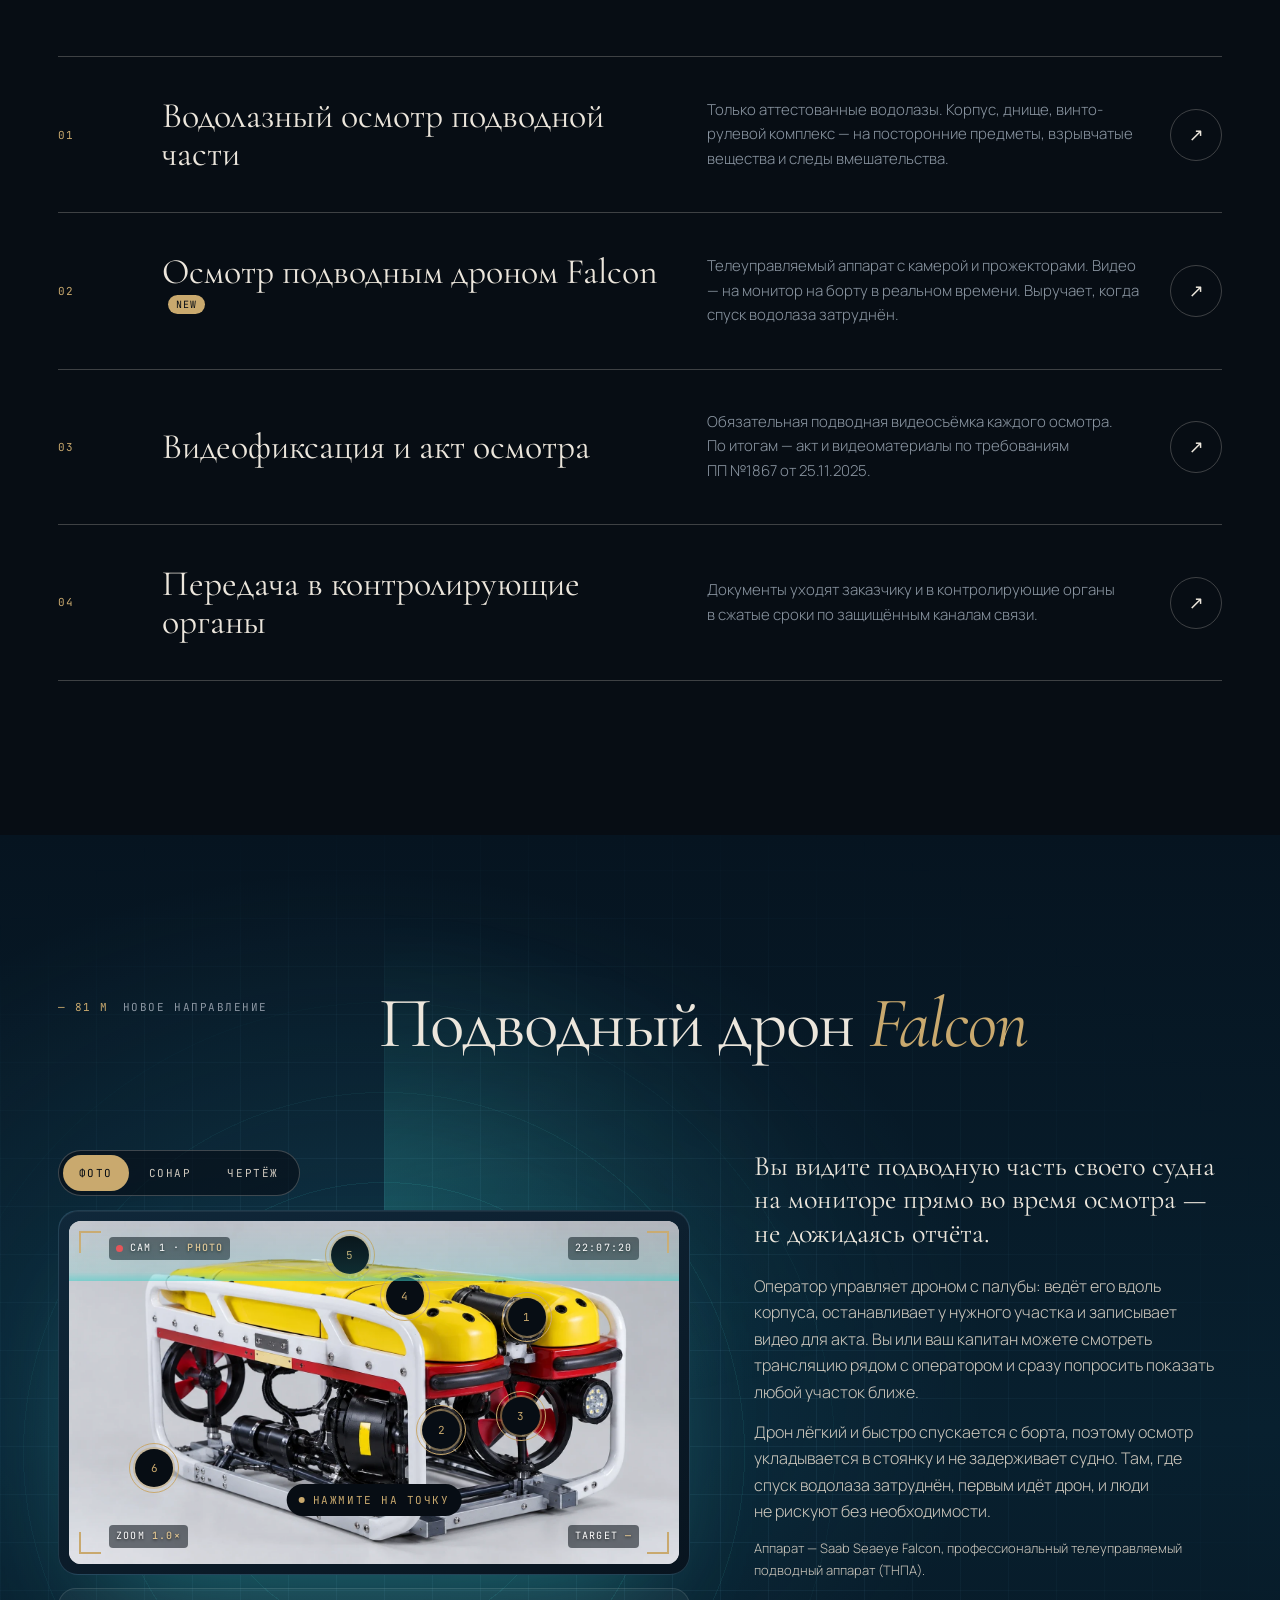
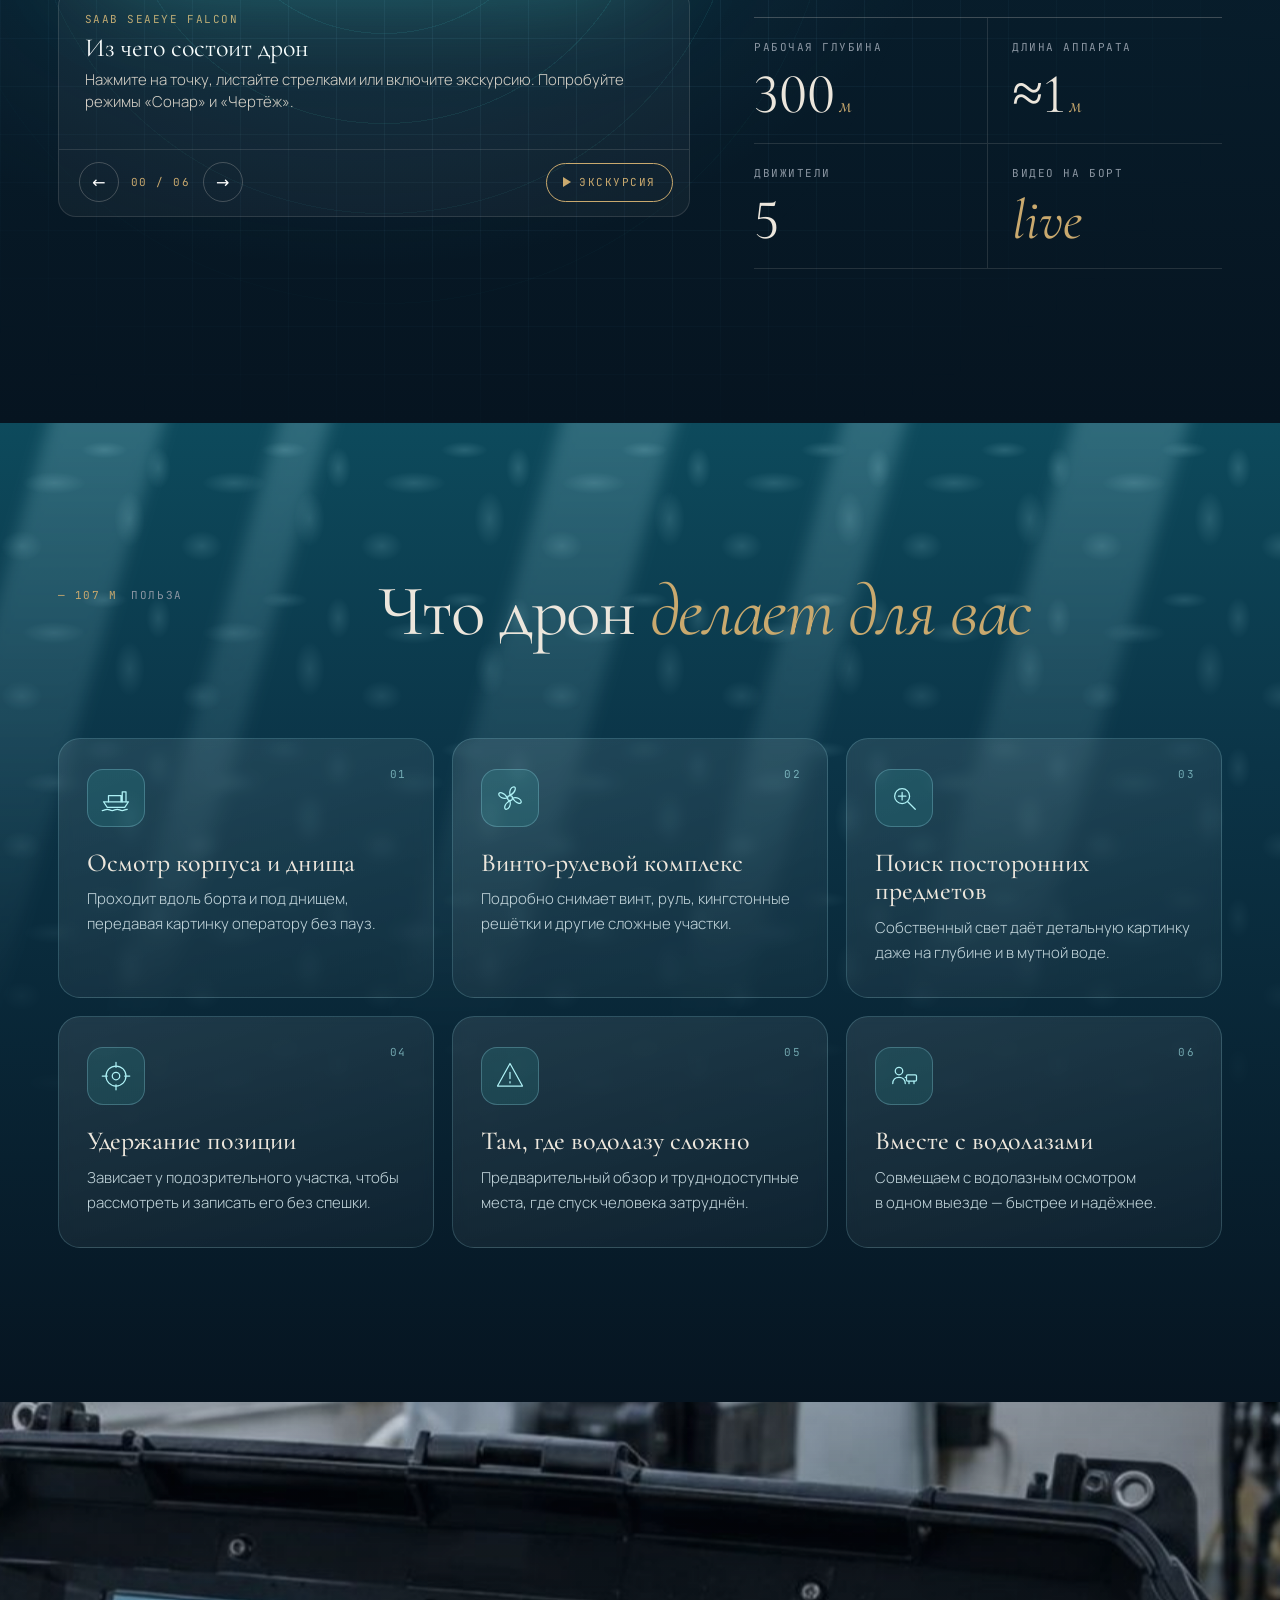
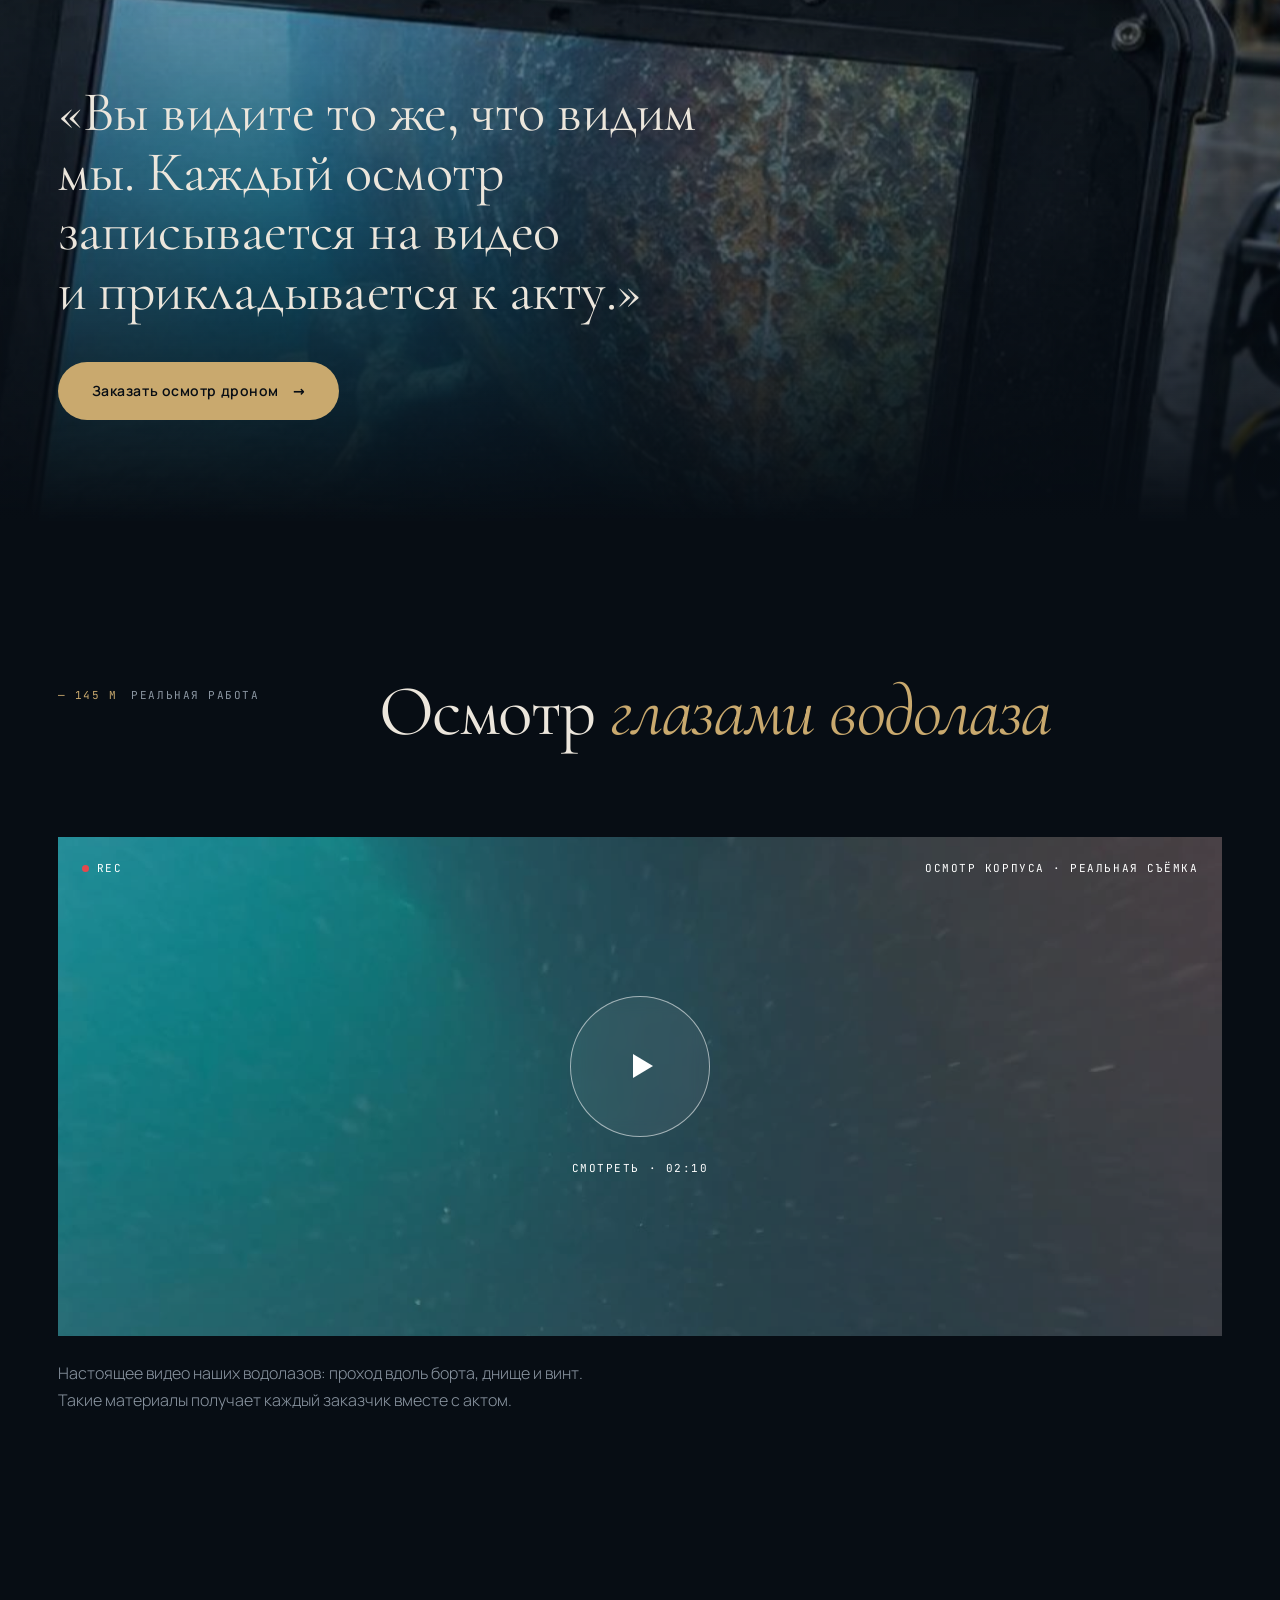
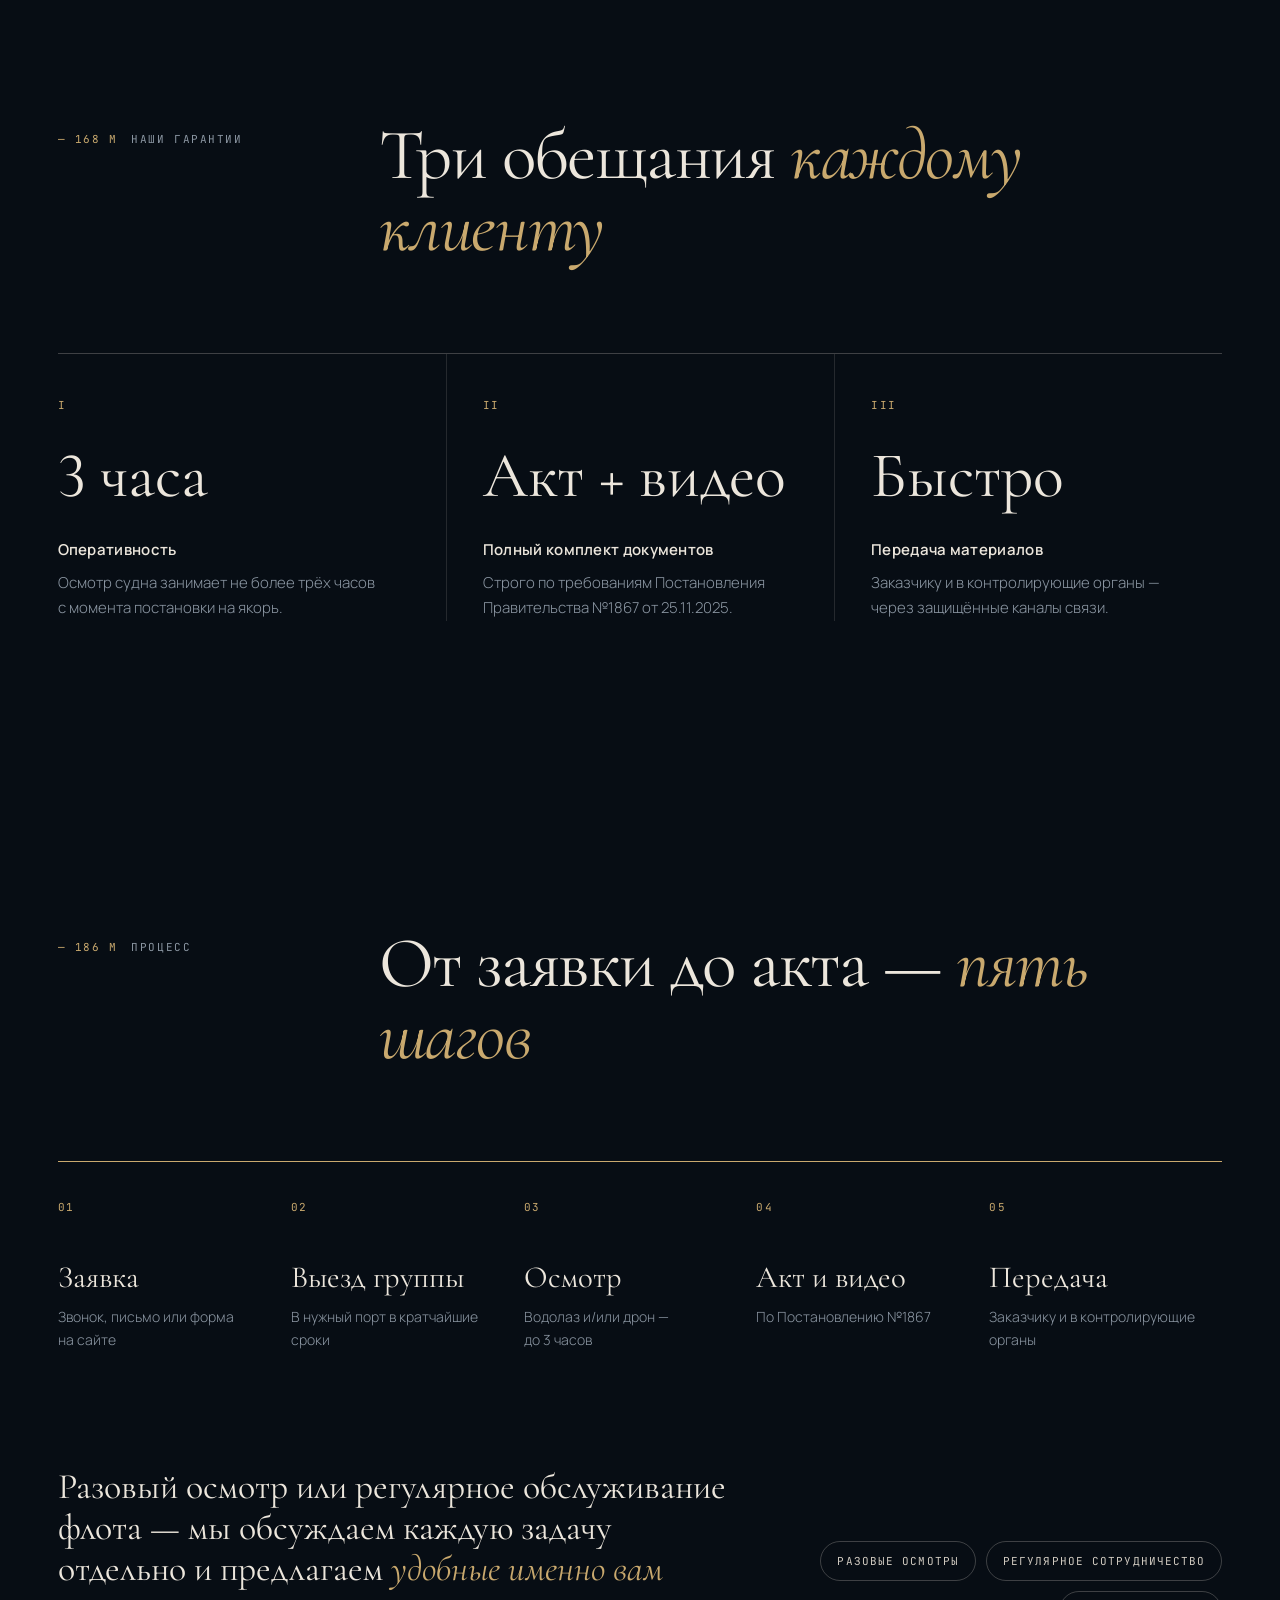
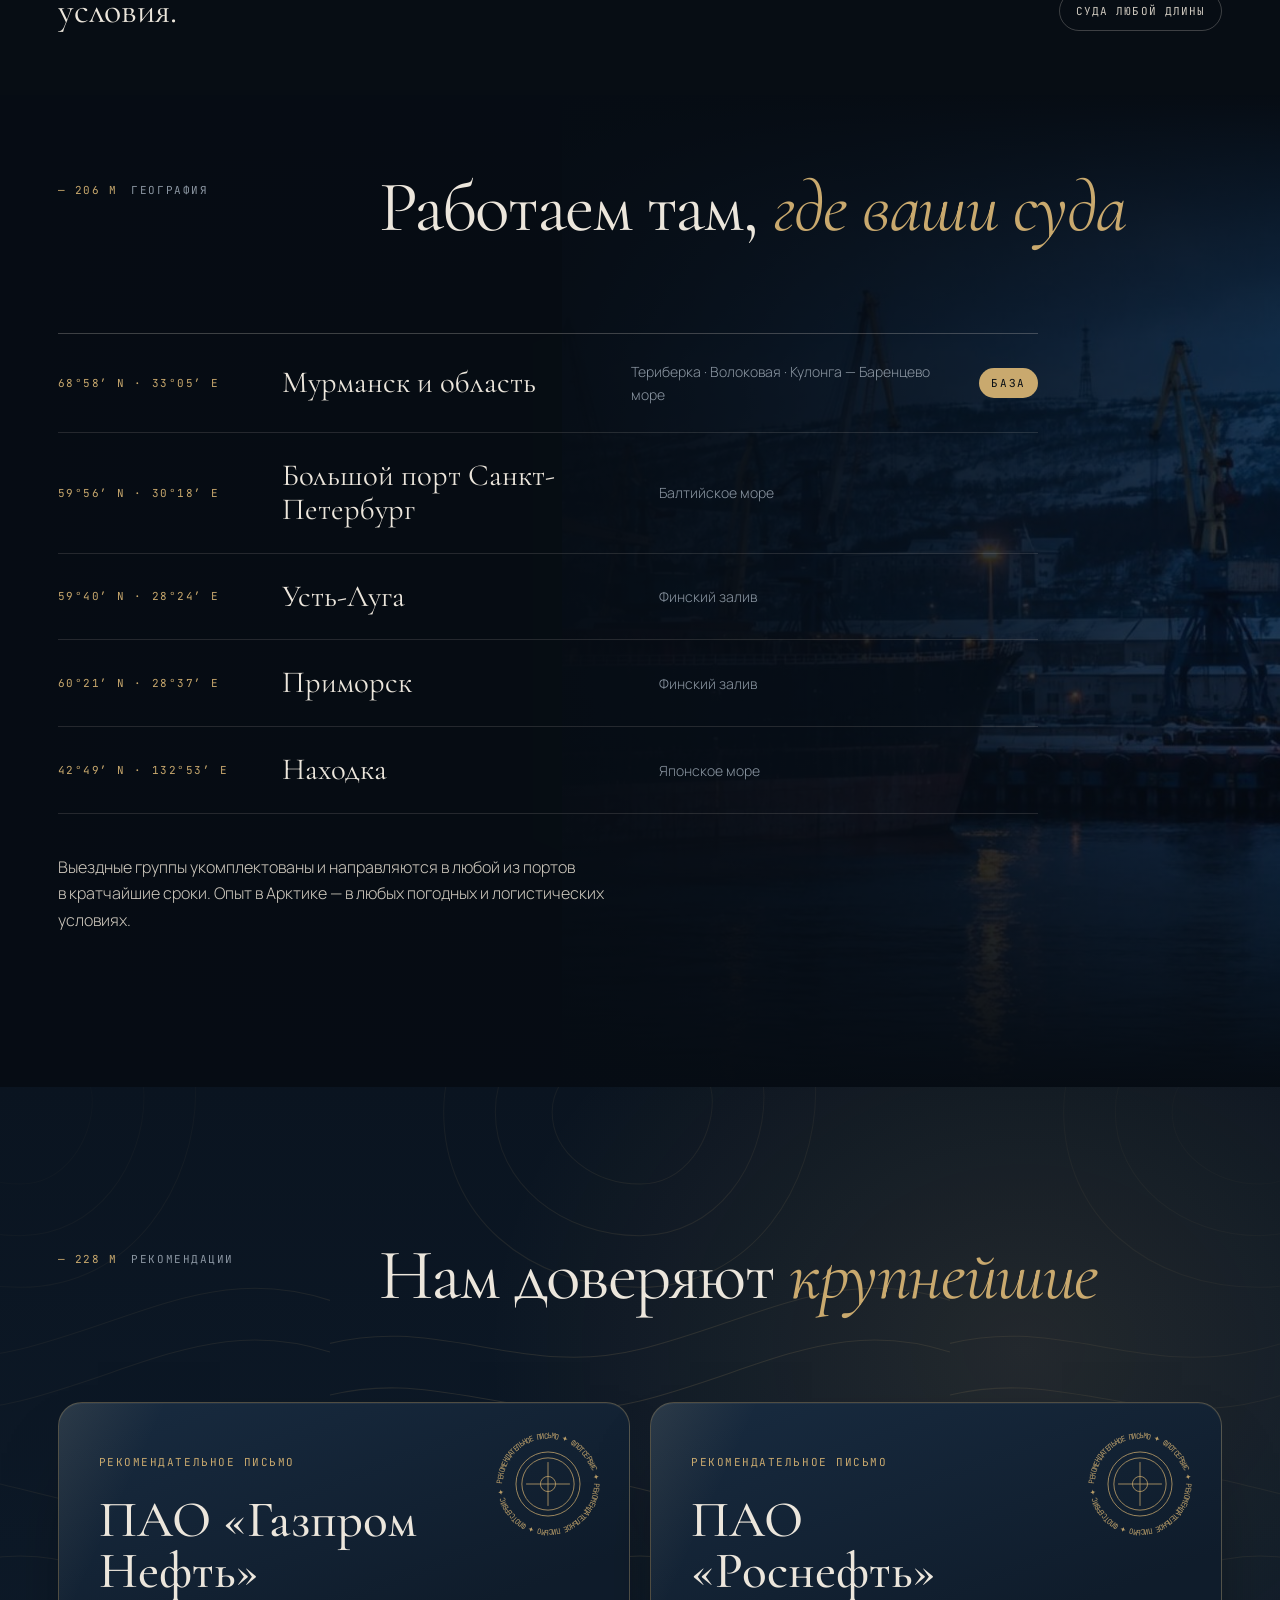
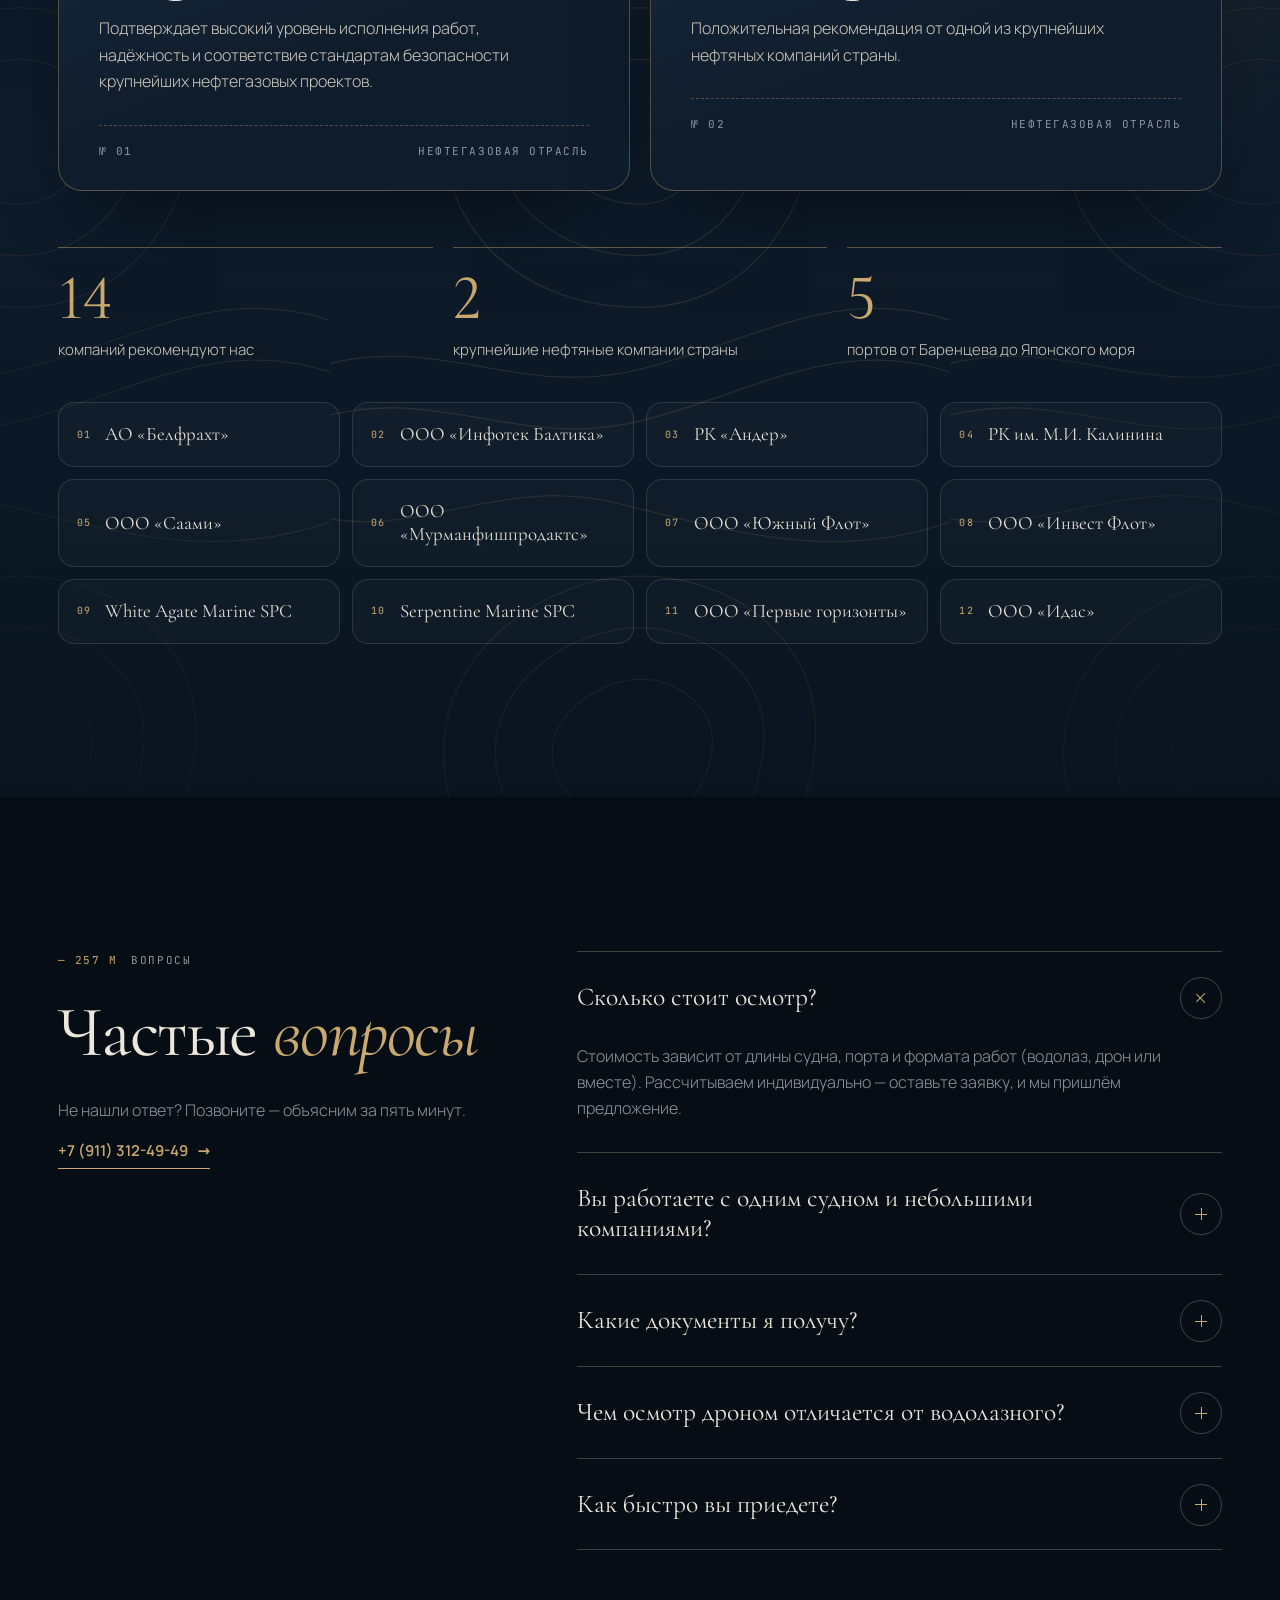
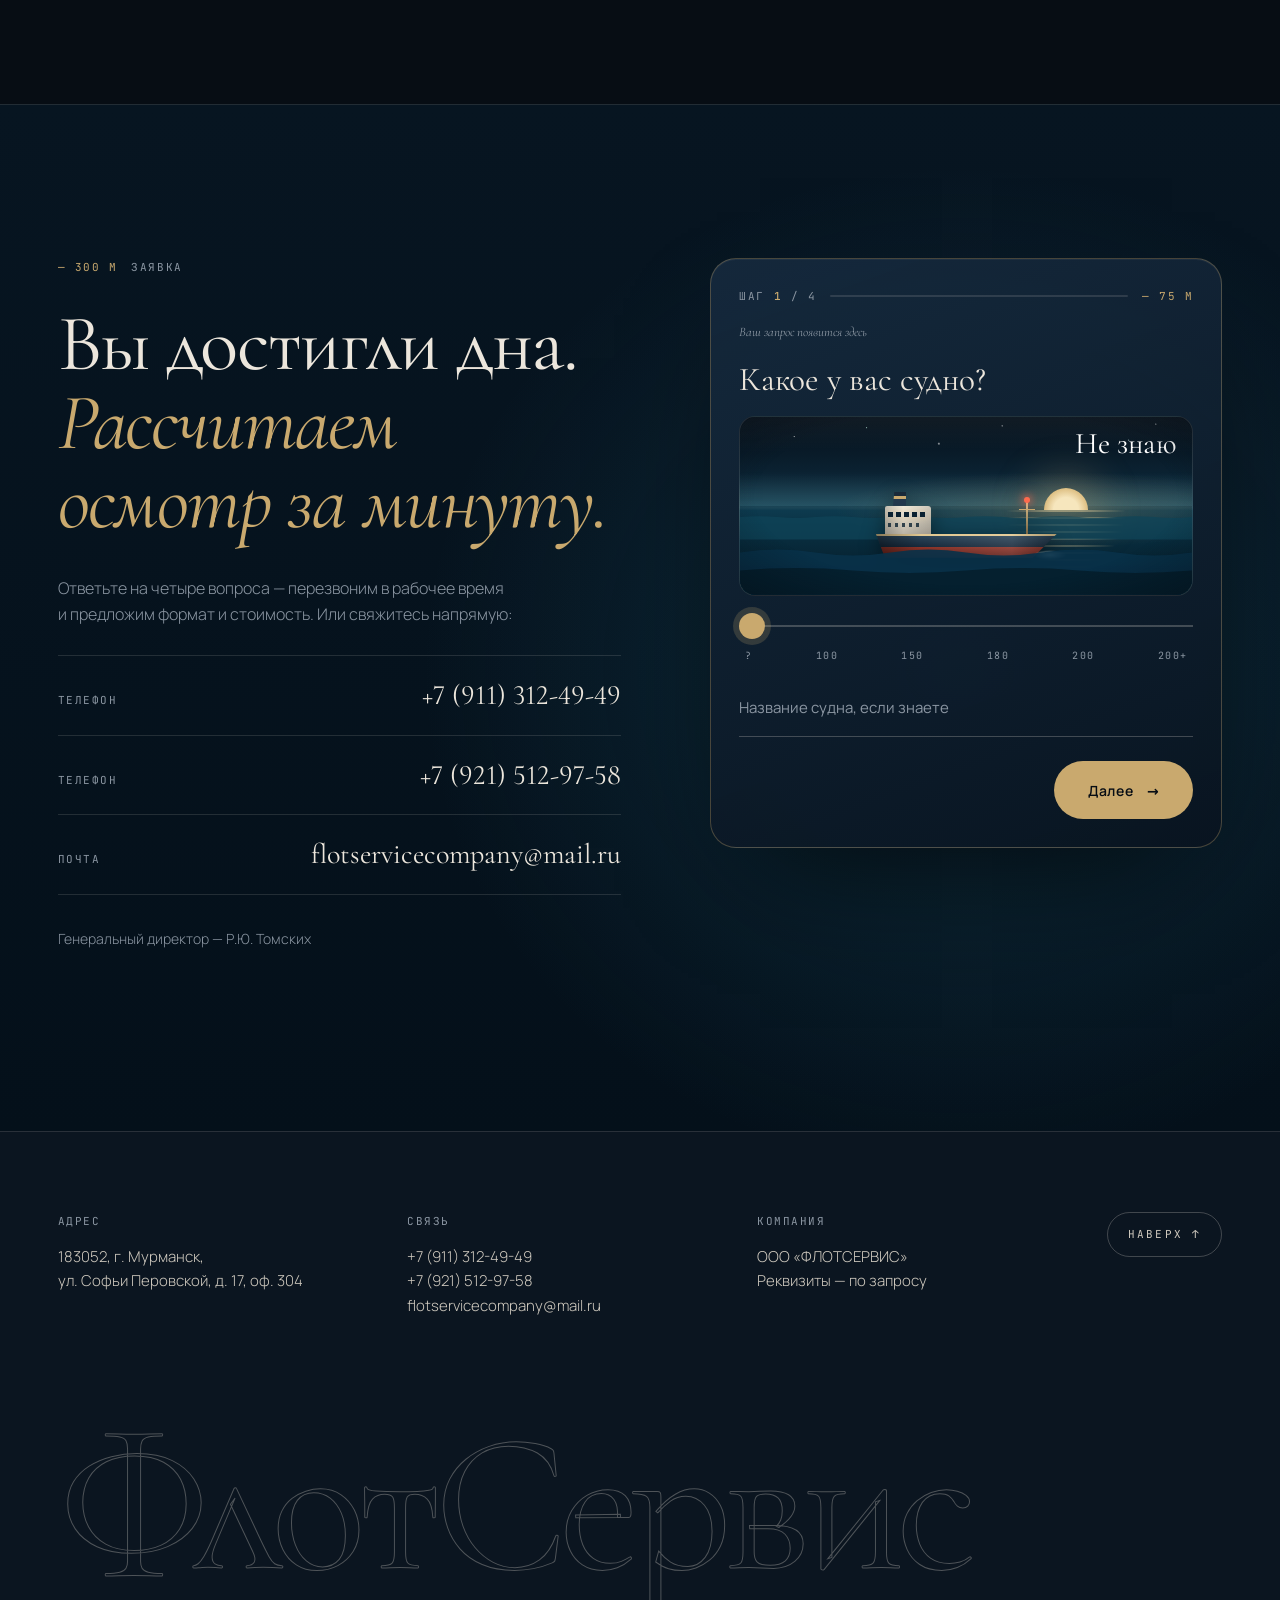
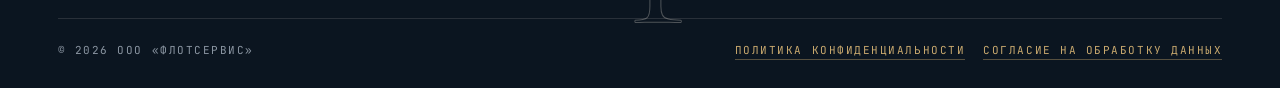
==== commit dda73401: "3D-сцена калькулятора, судно в рамке, меньше пустоты у географии Co-Authored-By: Claude Opus 5.5 <no" ====
--- a/index.html
+++ b/index.html
@@ -11,7 +11,7 @@
 <meta property="og:image" content="assets/diver.jpg">
 <link rel="icon" href="data:image/svg+xml,%3Csvg xmlns='http://www.w3.org/2000/svg' viewBox='0 0 32 32'%3E%3Crect width='32' height='32' rx='6' fill='%23070d14'/%3E%3Ccircle cx='16' cy='16' r='9' fill='none' stroke='%23c9a96e' stroke-width='1.5'/%3E%3Cpath d='M16 4v24M4 16h24' stroke='%23c9a96e' stroke-width='1'/%3E%3C/svg%3E">
 <link rel="stylesheet" href="assets/fonts/fonts.css">
-<link rel="stylesheet" href="styles.css?v=20261017b">
+<link rel="stylesheet" href="styles.css?v=20261017c">
 <link rel="alternate" hreflang="ru" href="https://vodolaznaya-kompaniya.vercel.app/">
 <link rel="alternate" hreflang="en" href="https://vodolaznaya-kompaniya.vercel.app/en/">
 <script>
@@ -491,7 +491,7 @@
       <fieldset class="quiz__step is-active" data-step="1">
         <legend class="quiz__q">Какое у вас судно?</legend>
         <div class="ship-meter">
-          <div class="ship-meter__sea" aria-hidden="true"><svg class="ship-meter__ship" viewBox="0 0 120 40"><use href="#ship"/></svg></div>
+          <div class="ship-meter__sea" aria-hidden="true"><span class="sea3d__sun"></span><span class="sea3d__path"></span><svg class="sea3d__w sea3d__w--far" viewBox="0 0 1200 60" preserveAspectRatio="none"><path d="M0 22 Q25 19 50 22 Q75 25 100 22 Q125 19 150 22 Q175 25 200 22 Q225 19 250 22 Q275 25 300 22 Q325 19 350 22 Q375 25 400 22 Q425 19 450 22 Q475 25 500 22 Q525 19 550 22 Q575 25 600 22 Q625 19 650 22 Q675 25 700 22 Q725 19 750 22 Q775 25 800 22 Q825 19 850 22 Q875 25 900 22 Q925 19 950 22 Q975 25 1000 22 Q1025 19 1050 22 Q1075 25 1100 22 Q1125 19 1150 22 Q1175 25 1200 22 V60H0Z"/></svg><div class="ship-meter__ship ship3d"><span class="ship3d__shadow"></span><span class="ship3d__mast"></span><span class="ship3d__cargo"></span><span class="ship3d__bridge"><i></i></span><span class="ship3d__hull"></span><span class="ship3d__foam"></span></div><svg class="sea3d__w sea3d__w--mid" viewBox="0 0 1200 60" preserveAspectRatio="none"><path d="M0 24 Q50 19 100 24 Q150 29 200 24 Q250 19 300 24 Q350 29 400 24 Q450 19 500 24 Q550 29 600 24 Q650 19 700 24 Q750 29 800 24 Q850 19 900 24 Q950 29 1000 24 Q1050 19 1100 24 Q1150 29 1200 24 V60H0Z"/></svg><svg class="sea3d__w sea3d__w--near" viewBox="0 0 1200 60" preserveAspectRatio="none"><path d="M0 26 Q75 19 150 26 Q225 33 300 26 Q375 19 450 26 Q525 33 600 26 Q675 19 750 26 Q825 33 900 26 Q975 19 1050 26 Q1125 33 1200 26 V60H0Z"/></svg></div>
           <output class="ship-meter__val" id="lenVal" for="lenRange">Не знаю</output>
         </div>
         <input class="ship-meter__range" type="range" min="0" max="5" step="1" value="0" id="lenRange" aria-label="Длина судна" data-labels="Не знаю|до 100 м|до 150 м|до 180 м|до 200 м|свыше 200 м">
@@ -573,6 +573,6 @@
   <symbol id="ship" viewBox="0 0 120 40"><path d="M4 26h112l-10 12H16z" fill="none" stroke="currentColor" stroke-width="1.2"/><path d="M30 26V16h40v10M74 26V10h14v16M78 10V4h6v6" fill="none" stroke="currentColor" stroke-width="1.2"/><path d="M0 39h120" stroke="currentColor" stroke-width=".6" stroke-dasharray="2 3"/></symbol>
 </svg>
 
-<script src="script.js?v=20261017b"></script>
+<script src="script.js?v=20261017c"></script>
 </body>
 </html>
--- a/styles.css
+++ b/styles.css
@@ -425,7 +425,8 @@
 .individual__tags i{font-style:normal;padding:10px 16px;border:1px solid var(--line-2);border-radius:999px;color:#d0cac0;letter-spacing:.1em}
 
 /* ---------- География ---------- */
-.geo{overflow:hidden;isolation:isolate}
+#process{padding-bottom:clamp(40px,5vw,72px)}
+.geo{overflow:hidden;isolation:isolate;padding-top:clamp(48px,6vw,96px)}
 .geo__bg{position:absolute;inset:0;z-index:-1;background:url("assets/port.jpg") right center/auto 100% no-repeat;opacity:.5}
 .geo__bg::after{content:"";position:absolute;inset:0;background:linear-gradient(90deg,var(--ink) 0%,rgba(7,13,20,.92) 45%,rgba(7,13,20,.3) 100%),linear-gradient(180deg,var(--ink),transparent 25%,transparent 75%,var(--ink))}
 .ports{list-style:none;border-top:1px solid var(--line-2);max-width:980px}
@@ -557,12 +558,54 @@
 .quiz__q{font-family:var(--serif);font-size:clamp(26px,2.6vw,34px);line-height:1.1;margin:14px 0 18px;padding:0}
 .quiz__nav{display:flex;flex-wrap:wrap;gap:10px;margin-top:24px}
 .quiz__nav .btn--brass{margin-left:auto}
-.ship-meter{position:relative;height:150px;border-radius:16px;overflow:hidden;border:1px solid var(--line);
-  background:linear-gradient(180deg,#0f2a3d 0 60%,#0b3d55 60% 100%)}
-.ship-meter::after{content:"";position:absolute;left:0;right:0;top:60%;height:8px;margin-top:-4px;background:repeating-radial-gradient(circle at 10px -6px,transparent 0 9px,rgba(170,240,255,.35) 9px 10px,transparent 10px 20px);background-size:20px 8px;animation:wave 3s linear infinite}
-@keyframes wave{to{background-position:20px 0}}
-.ship-meter__sea{position:absolute;left:0;right:0;bottom:40%;display:flex;justify-content:center;align-items:flex-end}
-.ship-meter__ship{width:var(--w,34%);color:var(--brass);transition:width .6s var(--ease);margin-bottom:-6px;filter:drop-shadow(0 0 12px rgba(201,169,110,.35));animation:float 4s ease-in-out infinite}
+.ship-meter{position:relative;height:180px;border-radius:16px;overflow:hidden;border:1px solid var(--line);isolation:isolate;
+  background:radial-gradient(ellipse 70% 30% at 70% 52%,rgba(201,169,110,.22),transparent 70%),
+    linear-gradient(180deg,#050f19 0%,#0b2232 32%,#1b4556 51%,#0d3a4e 52.5%,#082b3c 70%,#041824 100%)}
+/* звёзды и дымка над горизонтом */
+.ship-meter::before{content:"";position:absolute;inset:0 0 50% 0;z-index:-1;opacity:.7;
+  background:radial-gradient(1px 1px at 12% 22%,#fff,transparent),radial-gradient(1px 1px at 28% 12%,#cfe,transparent),radial-gradient(1.5px 1.5px at 44% 30%,#fff,transparent),radial-gradient(1px 1px at 58% 10%,#fff,transparent),radial-gradient(1px 1px at 86% 26%,#dff,transparent),radial-gradient(1px 1px at 92% 8%,#fff,transparent),
+    linear-gradient(180deg,transparent 60%,rgba(120,190,205,.18))}
+/* виньетка — объём и глубина */
+.ship-meter::after{content:"";position:absolute;inset:0;pointer-events:none;border-radius:inherit;
+  background:radial-gradient(ellipse 85% 90% at 50% 45%,transparent 55%,rgba(2,8,14,.6)),linear-gradient(180deg,rgba(255,255,255,.05),transparent 20%)}
+.ship-meter__sea{position:absolute;inset:0}
+.sea3d__sun{position:absolute;left:72%;top:calc(52% - 22px);width:44px;height:22px;transform:translateX(-50%);border-radius:44px 44px 0 0;
+  background:radial-gradient(circle at 50% 100%,#f6e6bd 0 40%,#d9b878 75%,#b88f52);box-shadow:0 0 40px 14px rgba(201,169,110,.28)}
+.sea3d__path{position:absolute;left:72%;top:52%;bottom:0;width:160px;transform:translateX(-50%);
+  background:repeating-linear-gradient(180deg,rgba(240,214,160,.45) 0 2px,transparent 2px 7px);
+  -webkit-mask:radial-gradient(ellipse 50% 100% at 50% 0,#000 20%,transparent 75%);mask:radial-gradient(ellipse 50% 100% at 50% 0,#000 20%,transparent 75%);animation:glint 3.5s ease-in-out infinite}
+@keyframes glint{50%{background-position:0 4px}}
+.sea3d__w{position:absolute;left:0;width:200%;max-width:none;animation:sea 20s linear infinite;will-change:transform}
+.sea3d__w--far{top:calc(52% - 6px);height:20%;fill:#0f4558;opacity:.75;animation-duration:30s}
+.sea3d__w--mid{bottom:0;height:40%;fill:#09324a;opacity:.92;animation-duration:20s}
+.sea3d__w--near{bottom:0;height:24%;fill:#05202f;animation-duration:13s}
+@keyframes sea{to{transform:translateX(-50%)}}
+/* судно: растёт в длину, а не в высоту — всегда помещается в рамку */
+.ship3d{position:absolute;bottom:21%;left:calc((100% - var(--w,40%)) / 2);width:var(--w,40%);height:72px;
+  transition:width .8s var(--ease),left .8s var(--ease);transform-origin:50% 100%;animation:bob 5s ease-in-out infinite;
+  filter:drop-shadow(0 6px 10px rgba(0,0,0,.45))}
+@keyframes bob{50%{transform:translateY(-2px) rotate(-.5deg)}}
+.ship3d>span{position:absolute;bottom:20px}
+.ship3d__hull{left:0;right:0;height:24px;bottom:0!important;clip-path:polygon(0 0,100% 0,calc(100% - 24px) 100%,9px 100%);
+  background:linear-gradient(90deg,rgba(0,0,0,.4),transparent 25%,rgba(255,255,255,.1) 75%,rgba(0,0,0,.25)),
+    linear-gradient(180deg,#e2c891 0 2px,#2a4459 2px,#16283a 55%,#8c3328 55%,#5a1f1a)}
+.ship3d__bridge{left:5%;width:46px;height:32px;border-radius:2px 3px 0 0;
+  background:linear-gradient(90deg,rgba(0,0,0,.2),transparent 40%,rgba(0,0,0,.15)),linear-gradient(180deg,#f1ebdd,#b4ad9f)}
+.ship3d__bridge::before{content:"";position:absolute;left:3px;right:3px;top:6px;height:5px;background:repeating-linear-gradient(90deg,#0a2131 0 5px,transparent 5px 8px);box-shadow:0 0 8px rgba(255,214,140,.4)}
+.ship3d__bridge::after{content:"";position:absolute;left:3px;right:12px;top:17px;height:4px;background:repeating-linear-gradient(90deg,rgba(10,33,49,.8) 0 3px,transparent 3px 7px)}
+.ship3d__bridge i{position:absolute;left:8px;bottom:100%;width:13px;height:14px;clip-path:polygon(10% 0,100% 0,100% 100%,0 100%);
+  background:linear-gradient(180deg,#1a2a39 0 4px,#c9a96e 4px 7px,#22384c 7px)}
+.ship3d__cargo{left:calc(5% + 52px);right:32px;height:var(--stack,0px);transition:height .7s var(--ease);
+  background:linear-gradient(90deg,rgba(0,0,0,.3),transparent 35%,rgba(255,255,255,.08) 80%),
+    repeating-linear-gradient(180deg,transparent 0 7px,rgba(5,15,24,.85) 7px 8px),
+    repeating-linear-gradient(90deg,#a24e38 0 15px,#0c1a26 15px 16px,#2f6e86 16px 31px,#0c1a26 31px 32px,#c9a96e 32px 47px,#0c1a26 47px 48px,#6f828f 48px 63px,#0c1a26 63px 64px)}
+.ship3d__mast{right:16%;width:2px;height:38px;background:linear-gradient(#e2c891,#6d5a3a)}
+.ship3d__mast::before{content:"";position:absolute;left:-7px;top:9px;width:16px;height:1.5px;background:#c9a96e}
+.ship3d__mast::after{content:"";position:absolute;left:-2px;top:-3px;width:6px;height:6px;border-radius:50%;background:#ff6a4d;box-shadow:0 0 8px 2px rgba(255,106,77,.7);animation:blink 2s steps(1) infinite}
+@keyframes blink{50%{opacity:.15}}
+.ship3d__shadow{left:2%;right:2%;bottom:-12px!important;height:16px;border-radius:50%;background:radial-gradient(ellipse,rgba(0,0,0,.5),transparent 70%)}
+.ship3d__foam{right:-10px;bottom:-2px!important;width:34px;height:10px;border-radius:50%;background:radial-gradient(ellipse,rgba(230,250,255,.8),rgba(230,250,255,0) 70%);animation:foam 1.6s ease-in-out infinite}
+@keyframes foam{50%{transform:scaleX(1.25);opacity:.6}}
 .ship-meter__val{position:absolute;top:12px;right:16px;font-family:var(--serif);font-size:30px;line-height:1;color:#fff}
 .ship-meter__range{-webkit-appearance:none;appearance:none;width:100%;height:28px;margin:16px 0 4px;background:transparent;cursor:pointer}
 .ship-meter__range::-webkit-slider-runnable-track{height:2px;background:linear-gradient(90deg,var(--brass) var(--fill,0%),var(--line-2) var(--fill,0%))}
@@ -735,7 +778,7 @@
   .opt>span{padding:14px 12px}
   .opt b{font-size:17px}
   .quiz__nav .btn{flex:1}
-  .ship-meter{height:130px}
+  .ship-meter{height:160px}
   .promise,.promise+.promise{padding:30px 0;border-left:0;border-bottom:1px solid var(--line)}
   .promise__big{margin:18px 0 20px}
   .geo__bg{background-size:cover;background-position:70% center;opacity:.28}
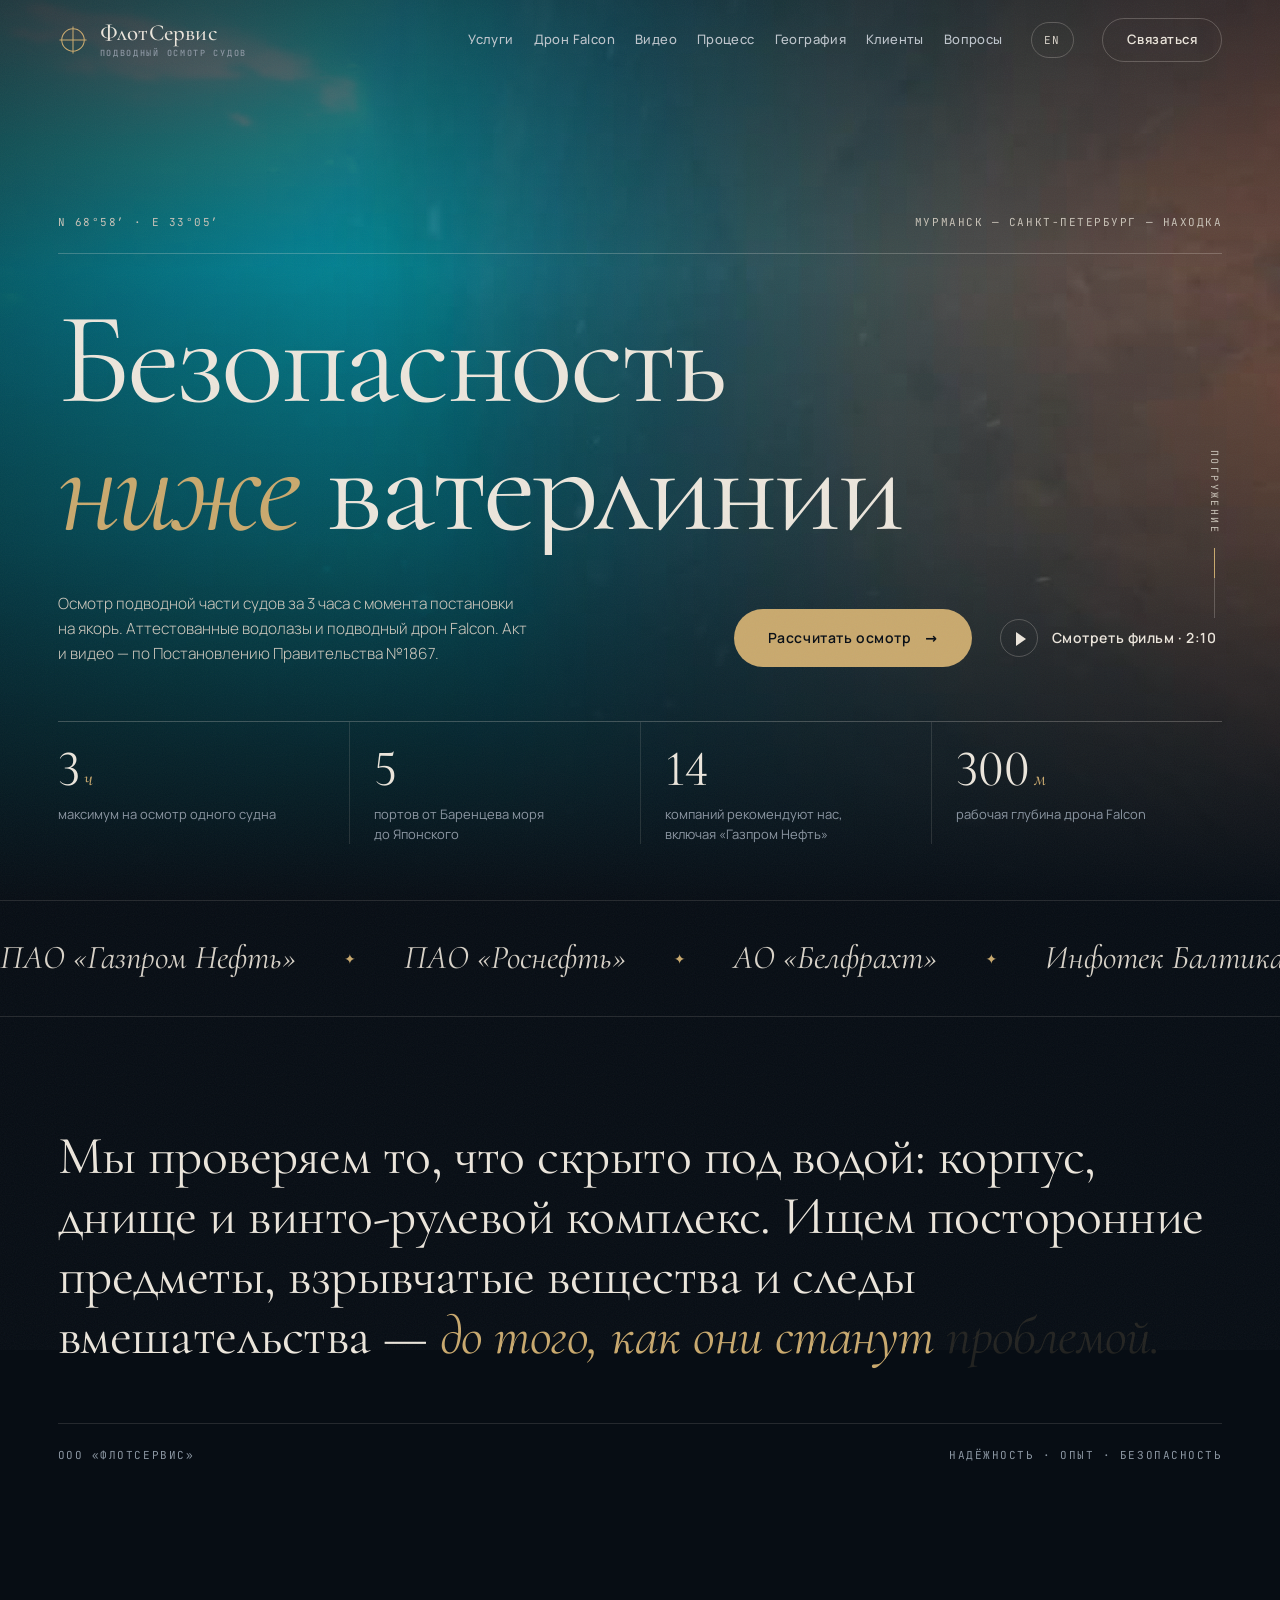
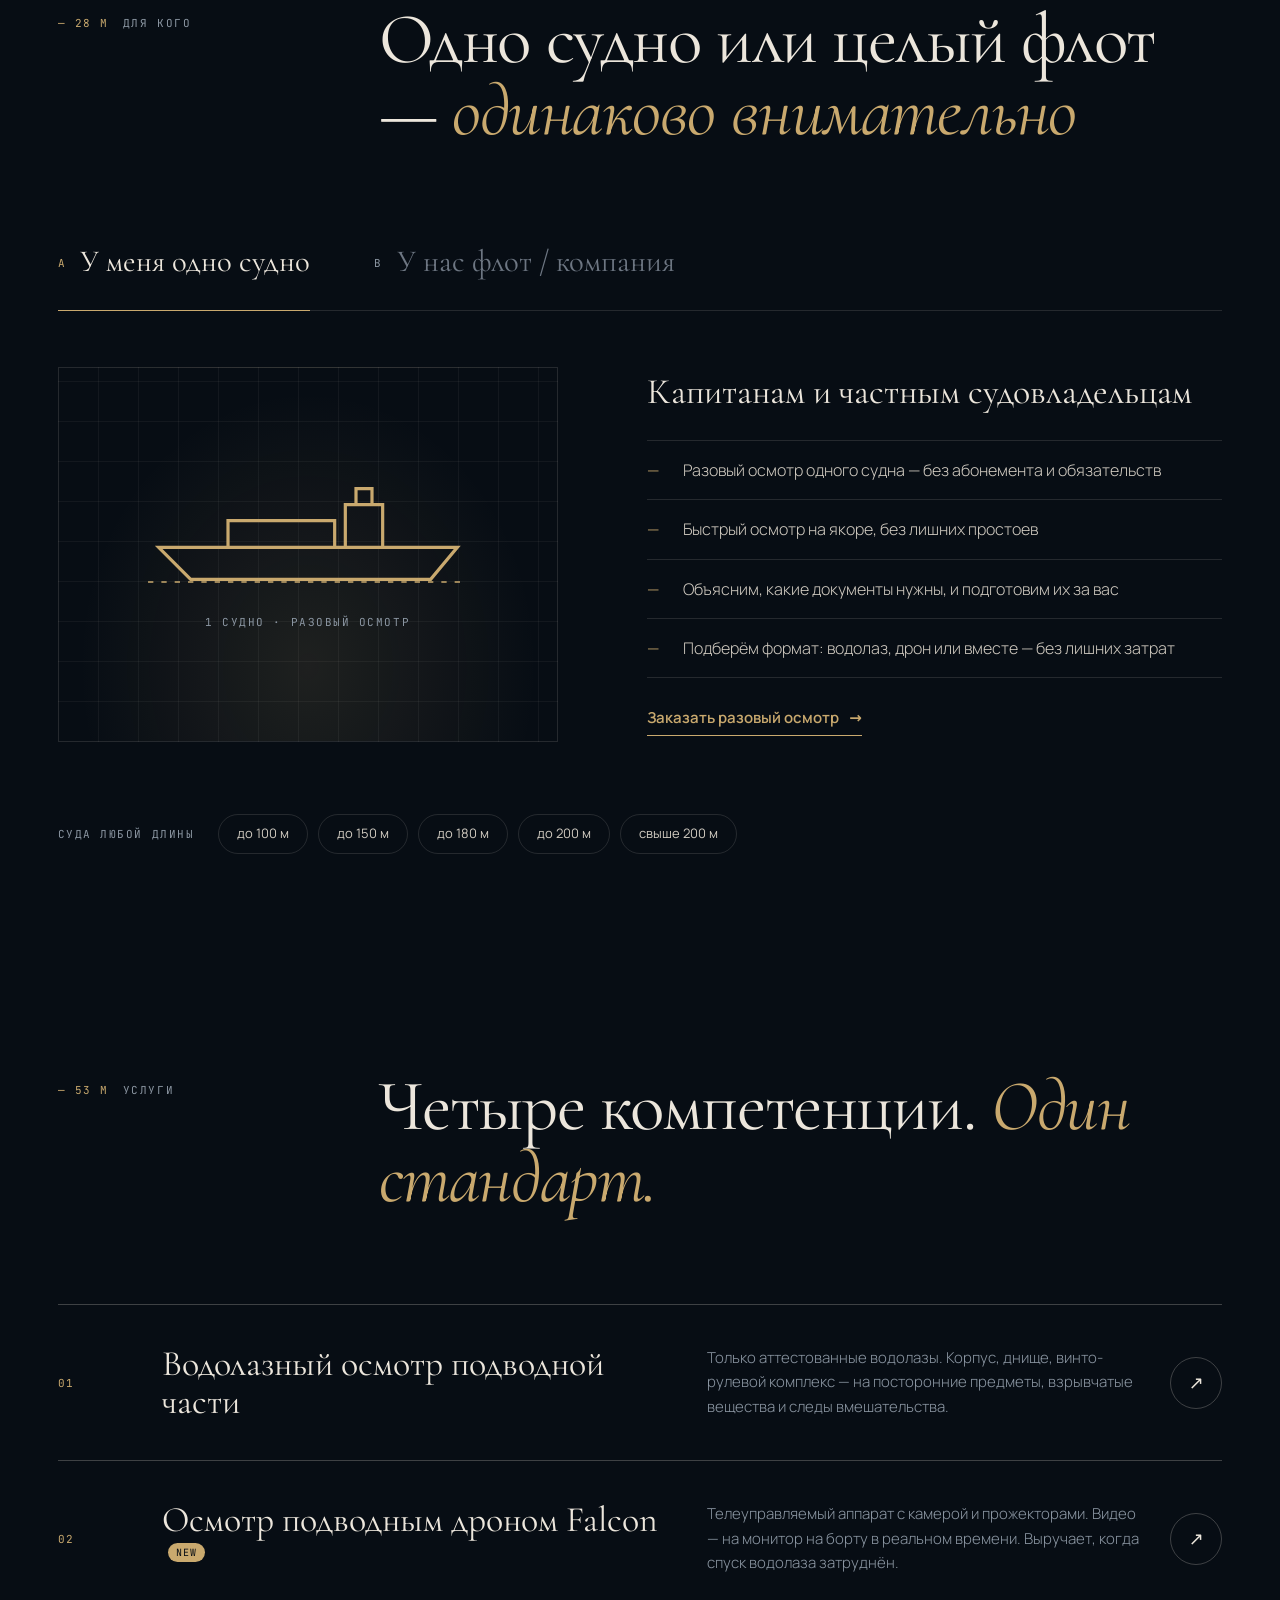
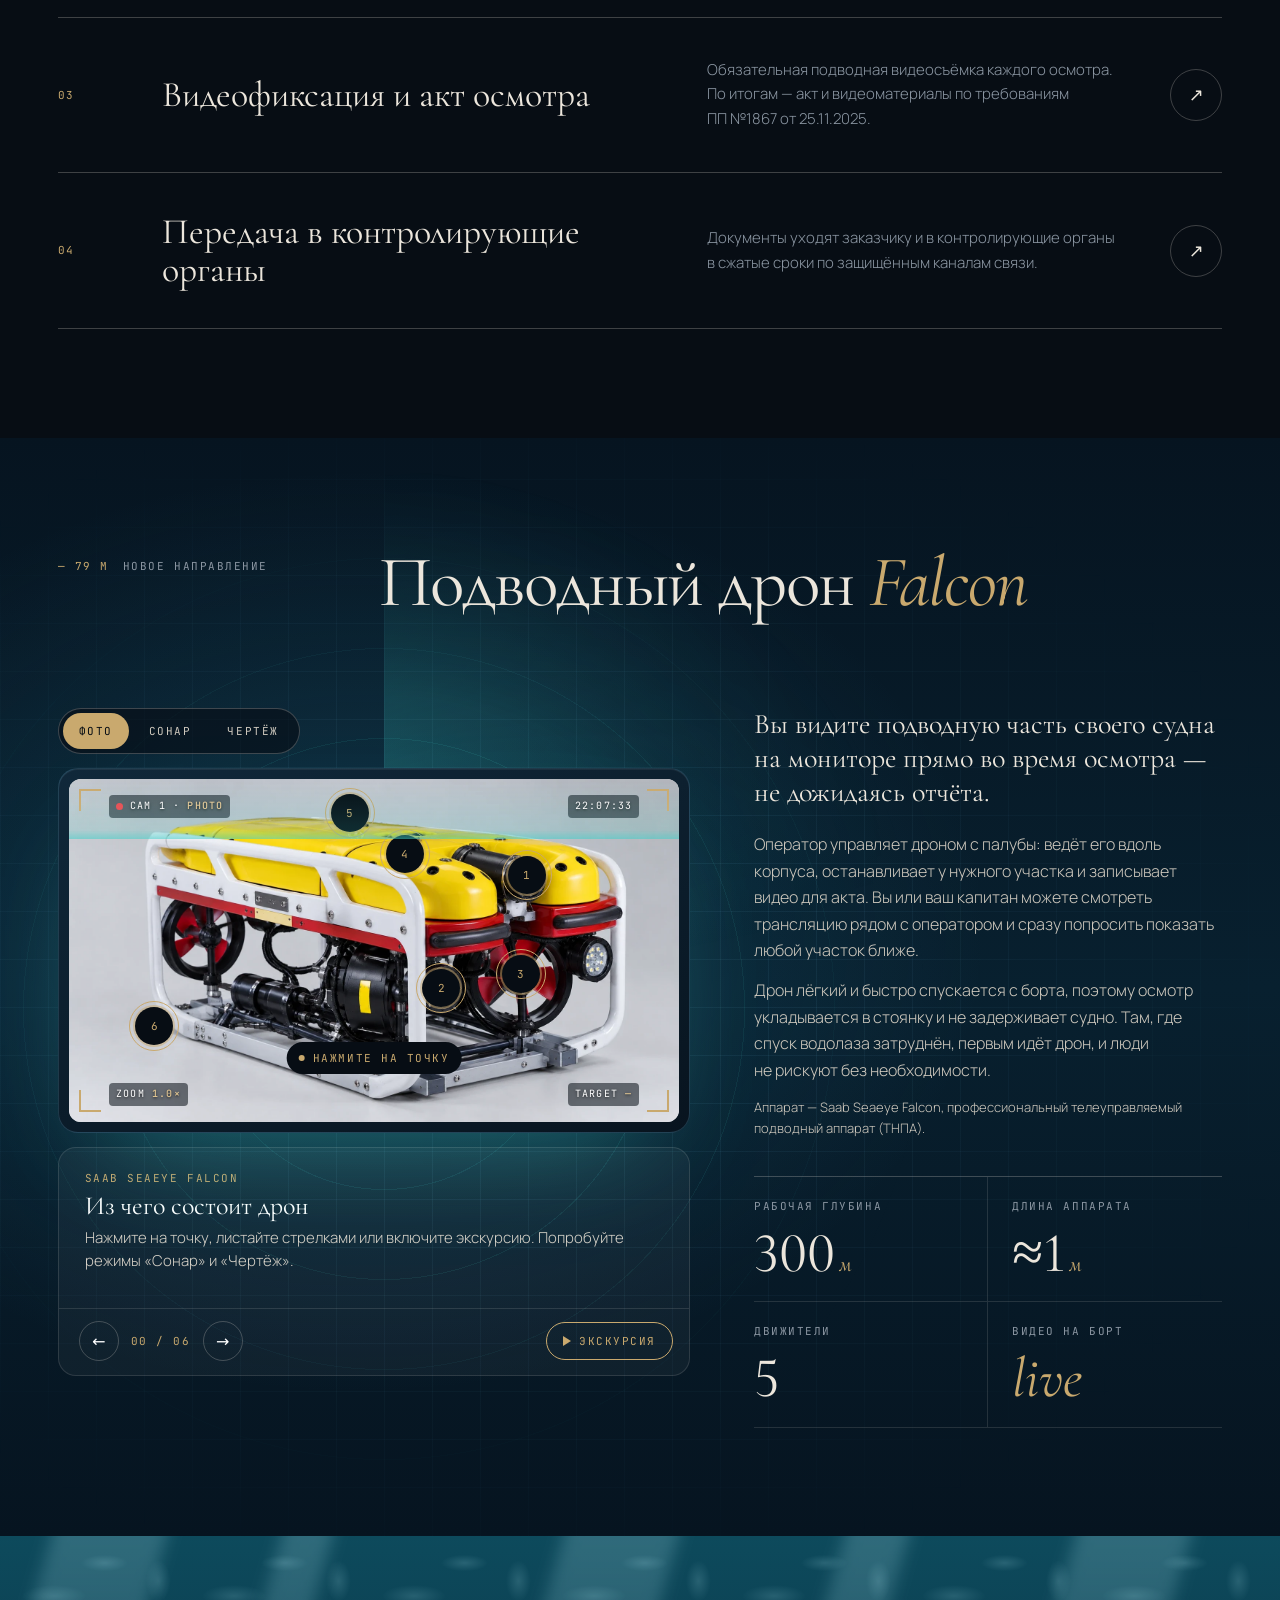
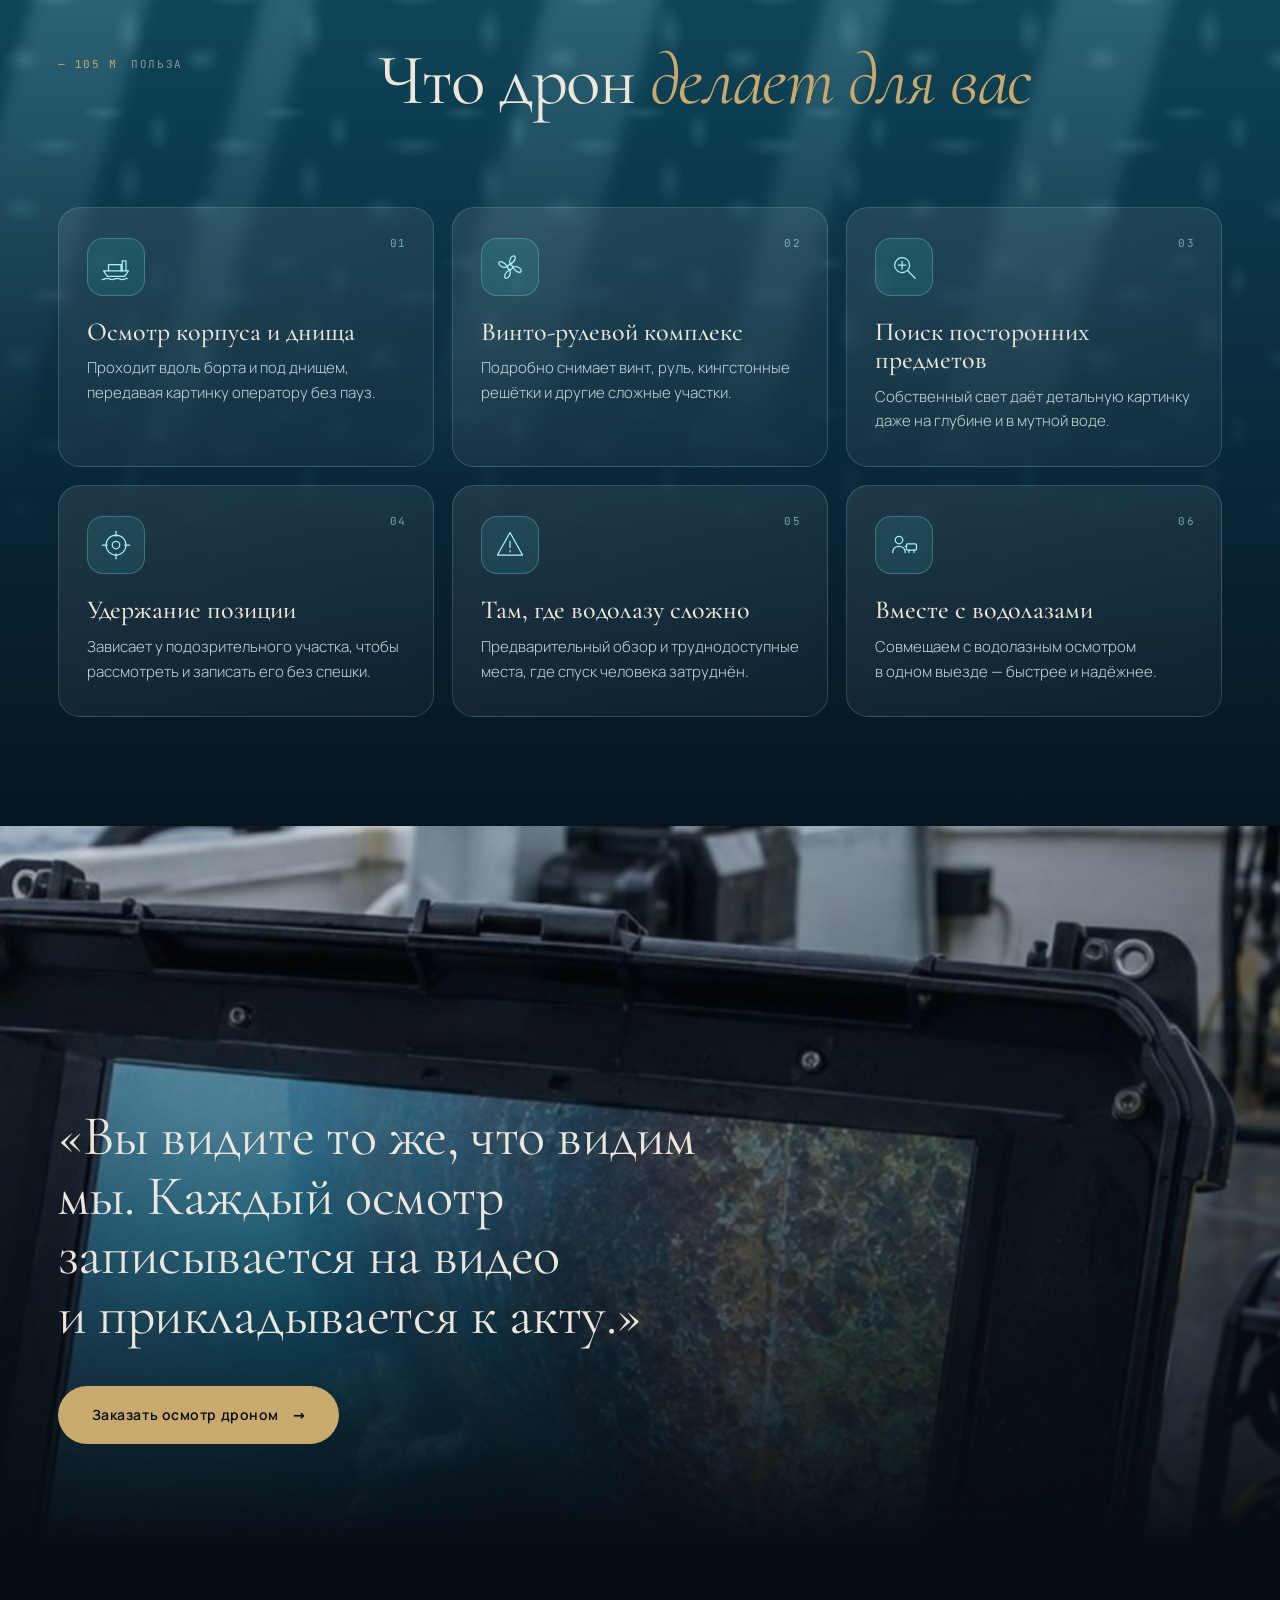
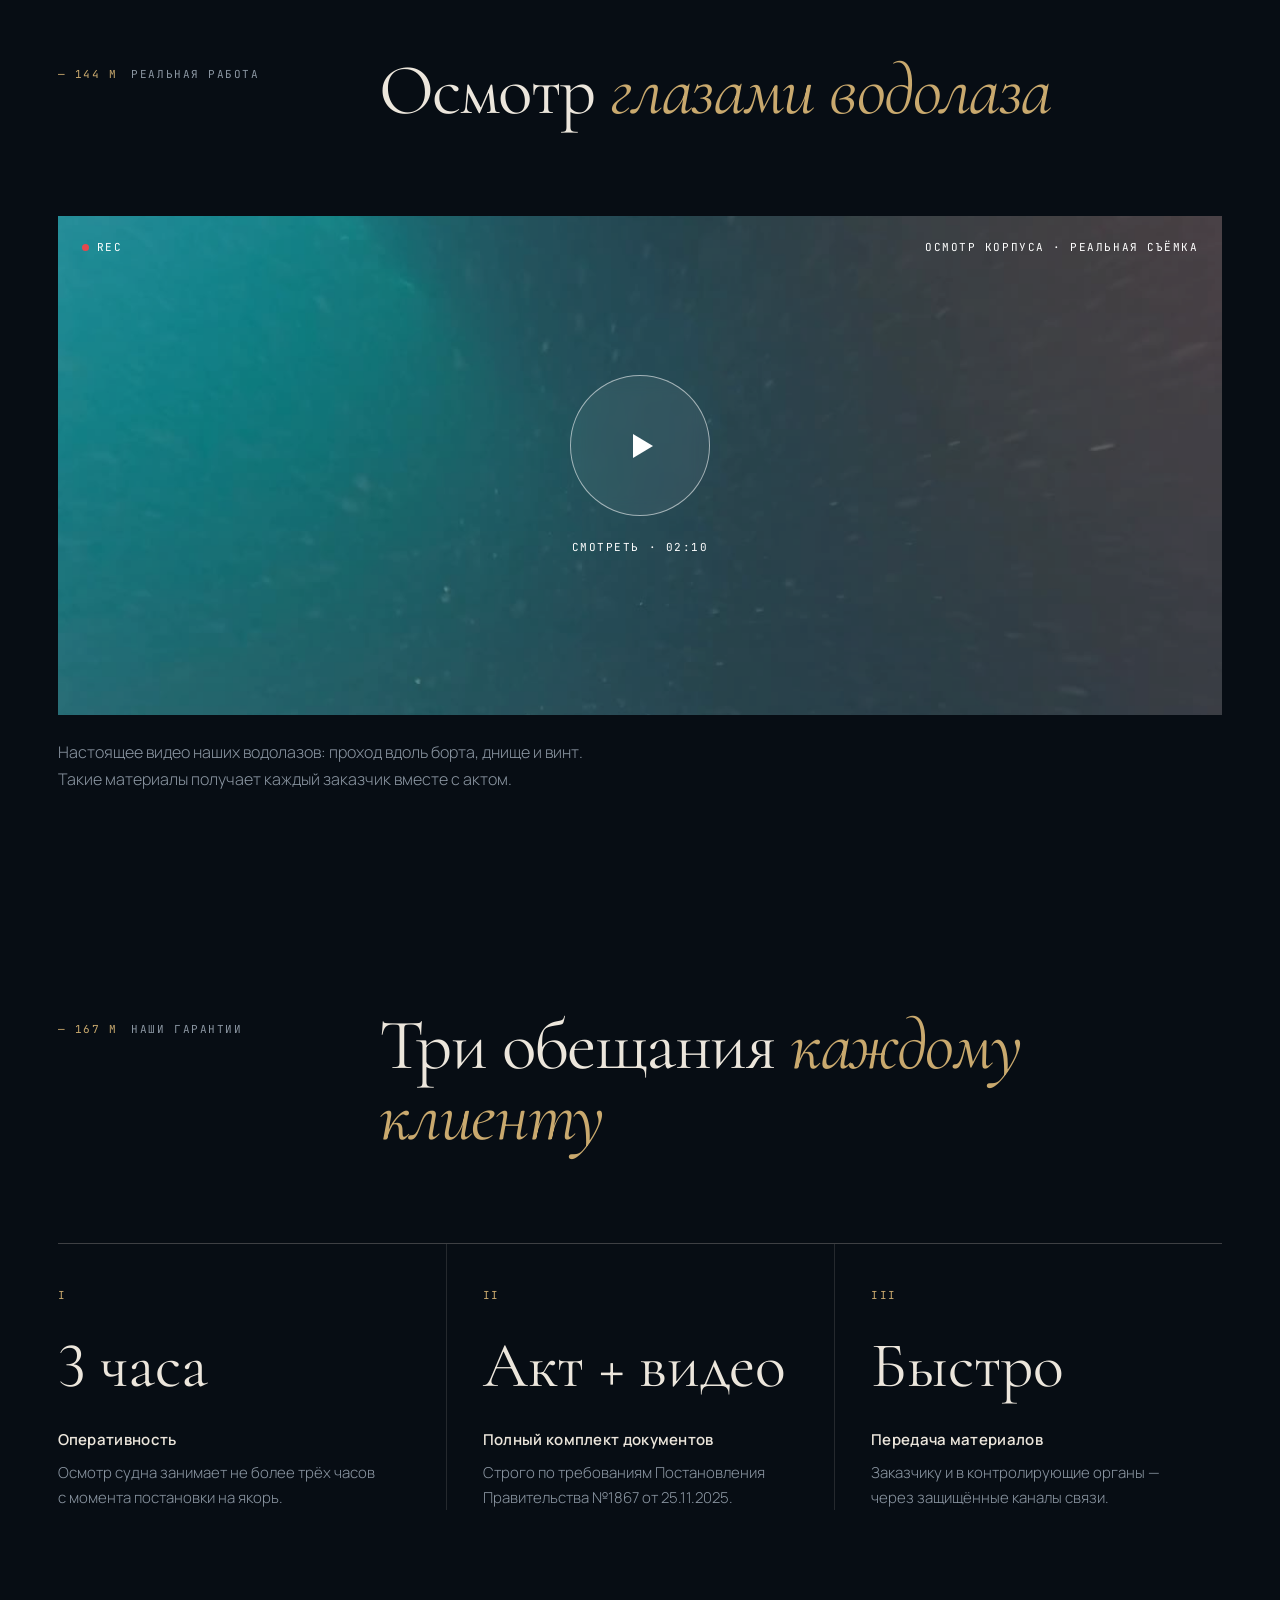
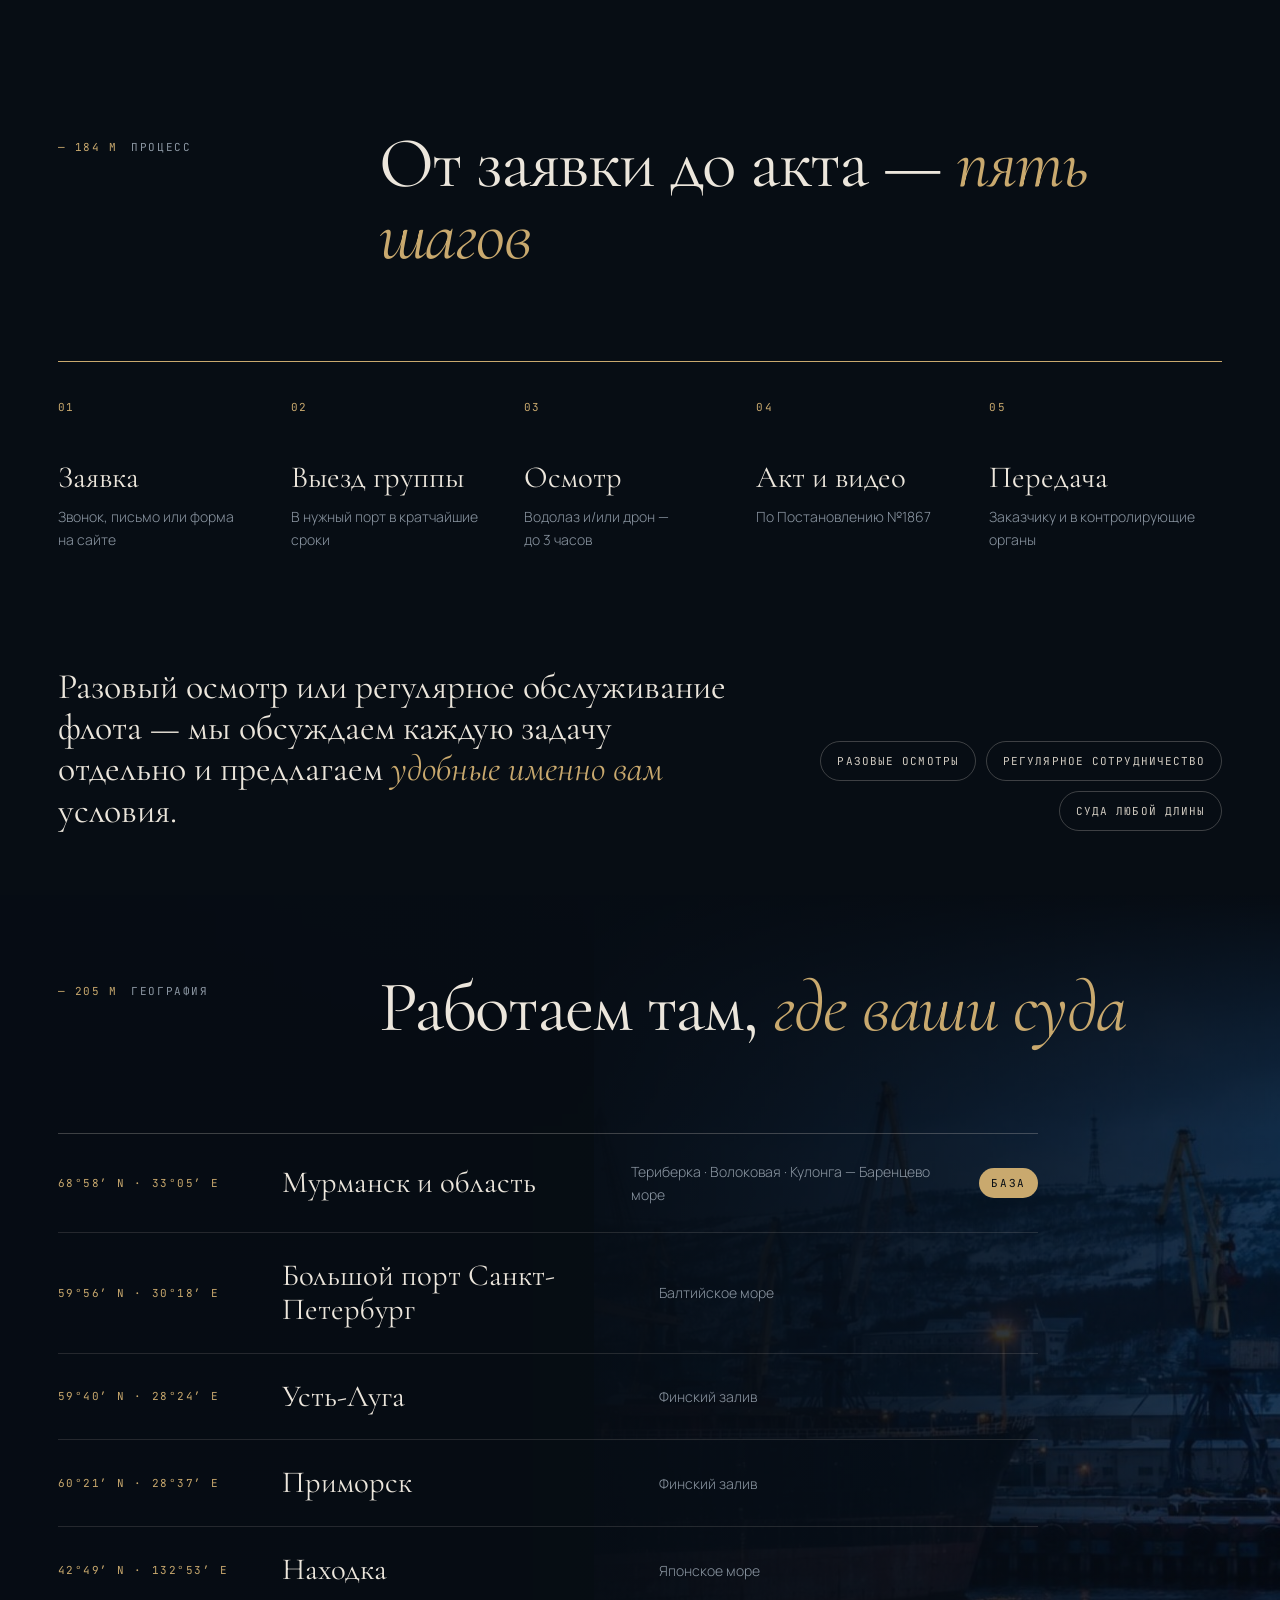
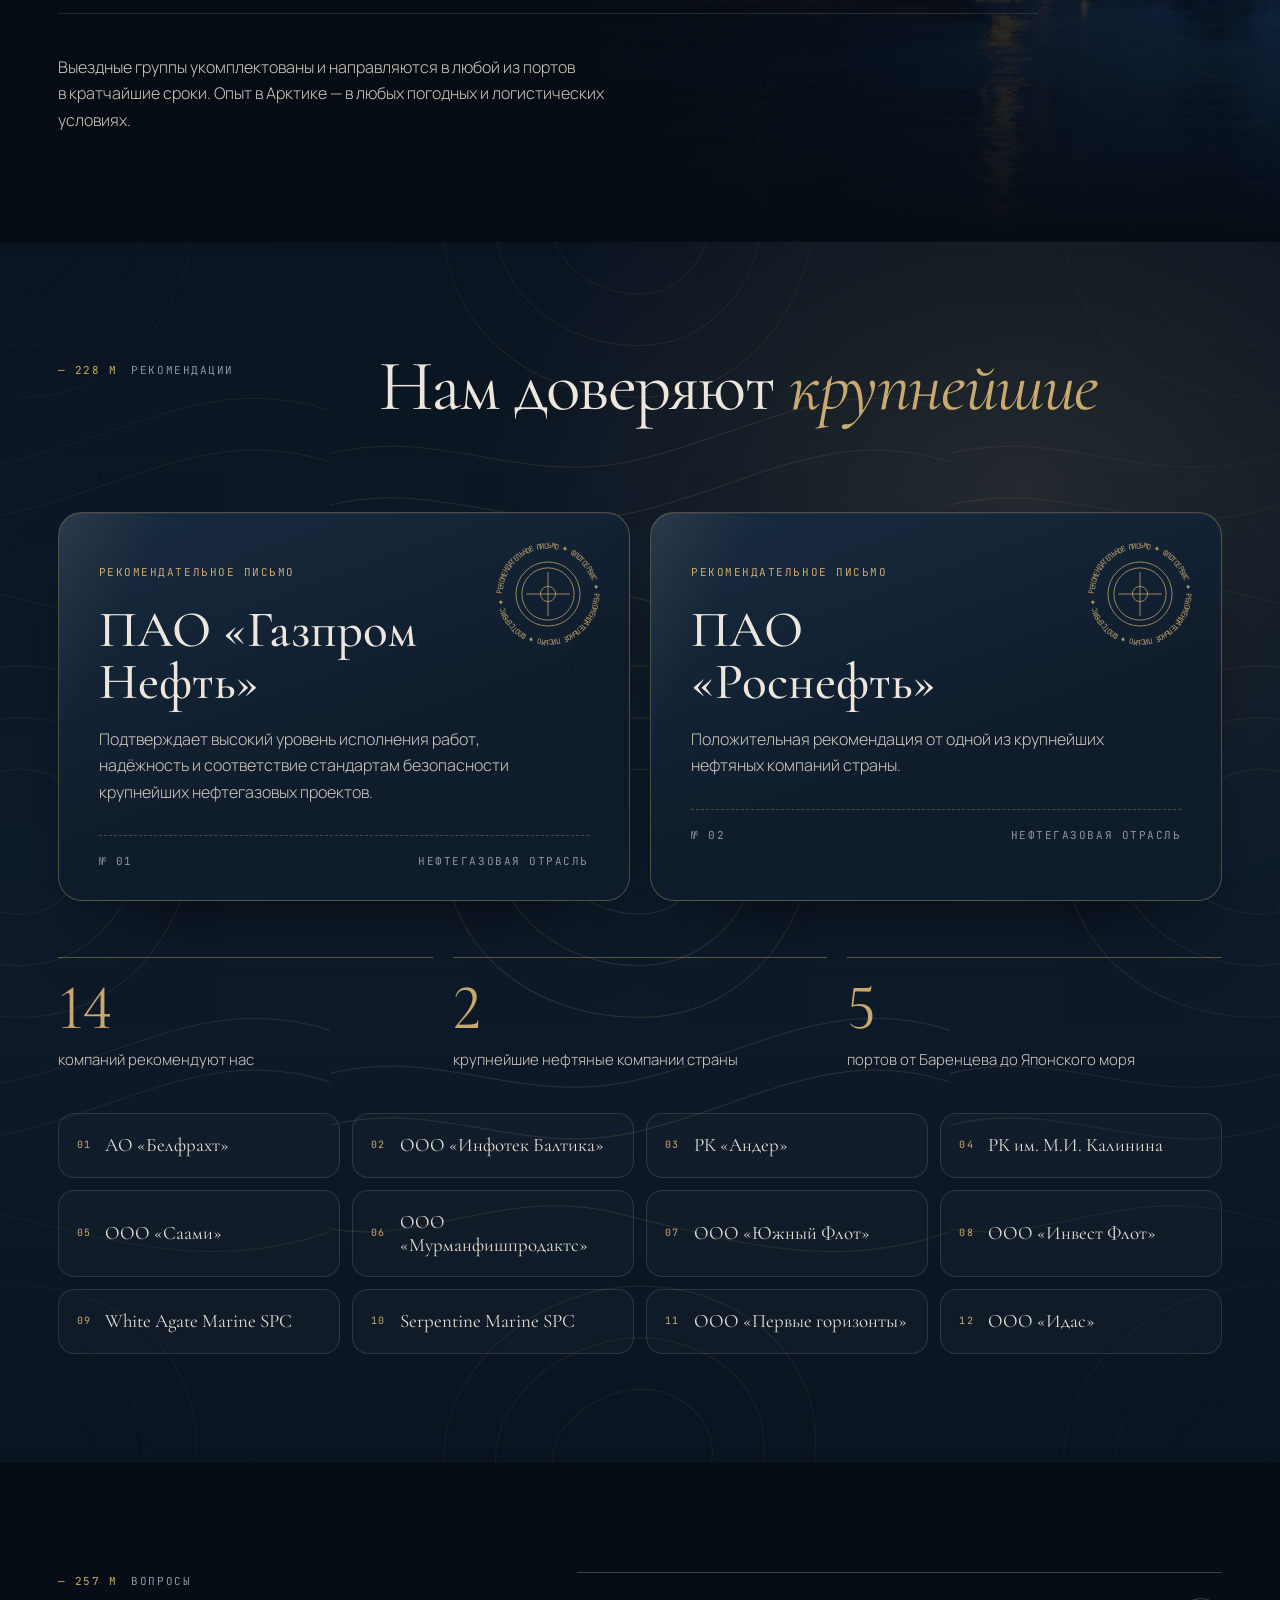
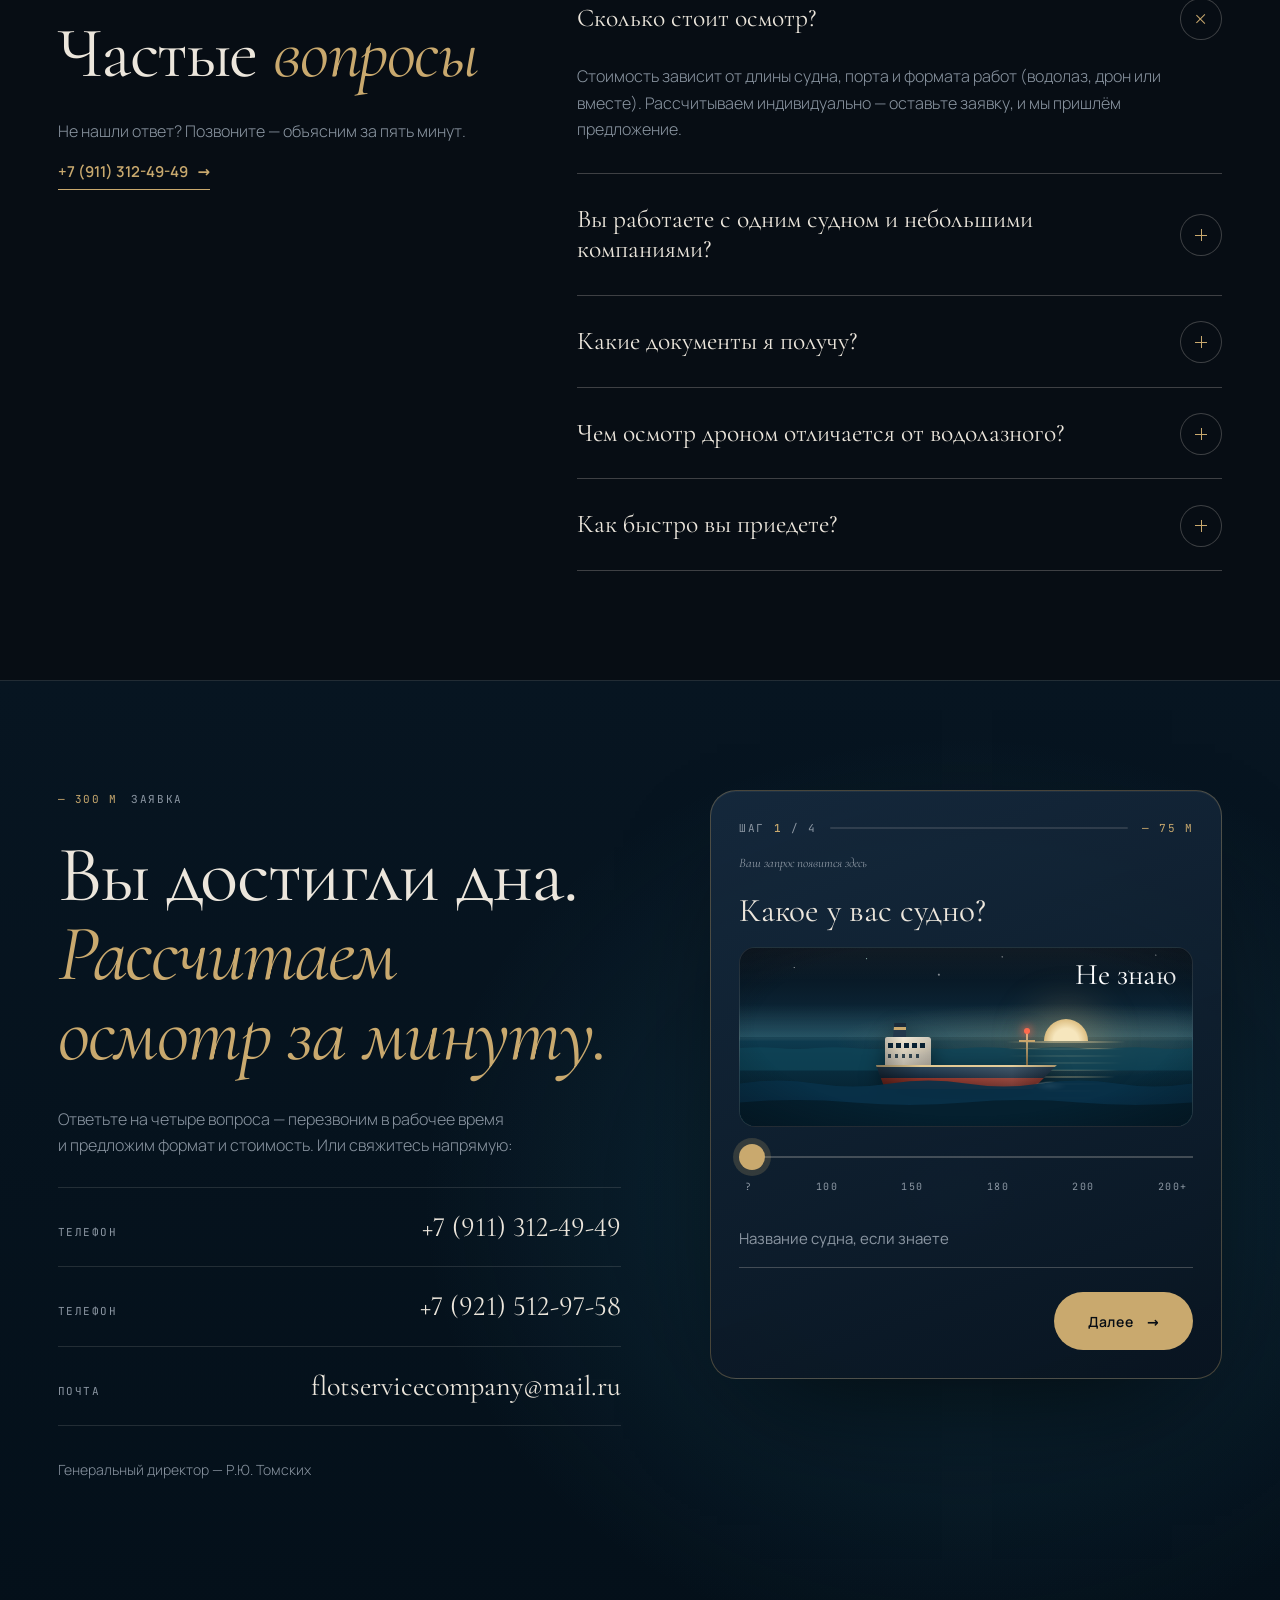
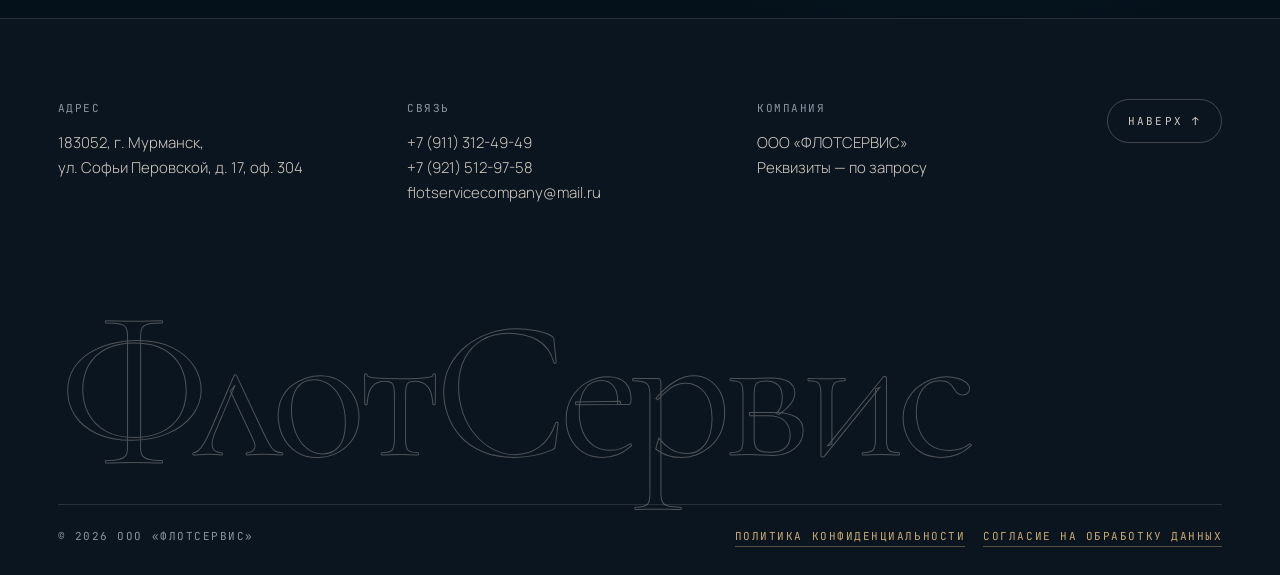
==== commit 791de33a: "Меньше пустоты между блоками Co-Authored-By: Claude Opus 5.5 <noreply@anthropic.com>" ====
--- a/index.html
+++ b/index.html
@@ -11,7 +11,7 @@
 <meta property="og:image" content="assets/diver.jpg">
 <link rel="icon" href="data:image/svg+xml,%3Csvg xmlns='http://www.w3.org/2000/svg' viewBox='0 0 32 32'%3E%3Crect width='32' height='32' rx='6' fill='%23070d14'/%3E%3Ccircle cx='16' cy='16' r='9' fill='none' stroke='%23c9a96e' stroke-width='1.5'/%3E%3Cpath d='M16 4v24M4 16h24' stroke='%23c9a96e' stroke-width='1'/%3E%3C/svg%3E">
 <link rel="stylesheet" href="assets/fonts/fonts.css">
-<link rel="stylesheet" href="styles.css?v=20261017c">
+<link rel="stylesheet" href="styles.css?v=20261018a">
 <link rel="alternate" hreflang="ru" href="https://vodolaznaya-kompaniya.vercel.app/">
 <link rel="alternate" hreflang="en" href="https://vodolaznaya-kompaniya.vercel.app/en/">
 <script>
@@ -573,6 +573,6 @@
   <symbol id="ship" viewBox="0 0 120 40"><path d="M4 26h112l-10 12H16z" fill="none" stroke="currentColor" stroke-width="1.2"/><path d="M30 26V16h40v10M74 26V10h14v16M78 10V4h6v6" fill="none" stroke="currentColor" stroke-width="1.2"/><path d="M0 39h120" stroke="currentColor" stroke-width=".6" stroke-dasharray="2 3"/></symbol>
 </svg>
 
-<script src="script.js?v=20261017c"></script>
+<script src="script.js?v=20261018a"></script>
 </body>
 </html>
--- a/styles.css
+++ b/styles.css
@@ -163,7 +163,7 @@
 @keyframes marquee{to{transform:translateX(-50%)}}
 
 /* ---------- Секции ---------- */
-.section{padding:clamp(88px,12vw,180px) 0;position:relative}
+.section{padding:clamp(64px,8.5vw,128px) 0;position:relative}
 .light{background:var(--ivory);color:#1a1d21}
 .light .mono{color:#6f6658}
 .light em{color:#9a7b45}
@@ -183,7 +183,8 @@
 .reveal-words .w.on{opacity:1}
 
 /* ---------- Манифест ---------- */
-.manifest{padding:clamp(100px,14vw,200px) 0}
+.manifest{padding:clamp(64px,8.5vw,128px) 0 clamp(40px,5vw,72px)}
+.manifest+#who{padding-top:clamp(48px,6vw,96px)}
 .manifest__txt{font-family:var(--serif);font-size:clamp(30px,4.2vw,64px);line-height:1.12;letter-spacing:-.01em;max-width:1150px}
 .manifest__sign{display:flex;flex-wrap:wrap;gap:12px 40px;justify-content:space-between;margin-top:56px;padding-top:22px;border-top:1px solid var(--line);color:var(--muted)}
 
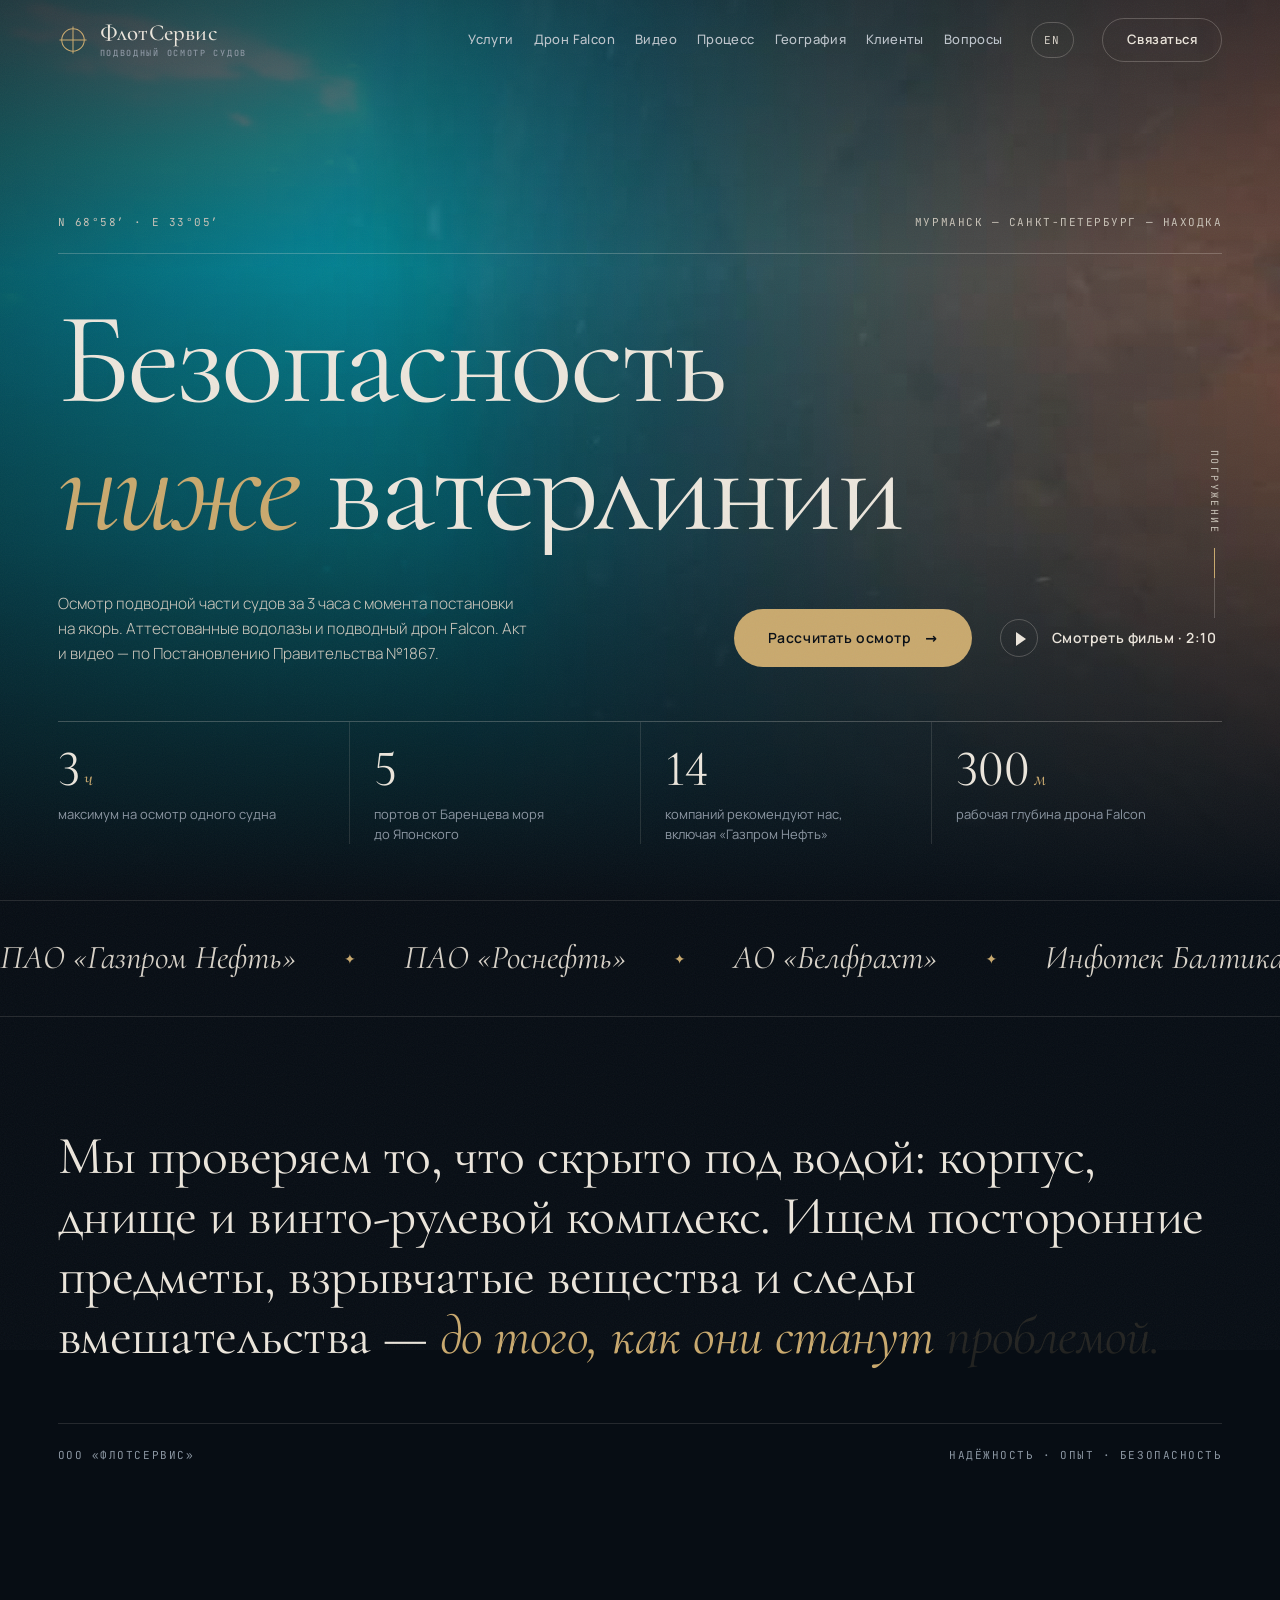
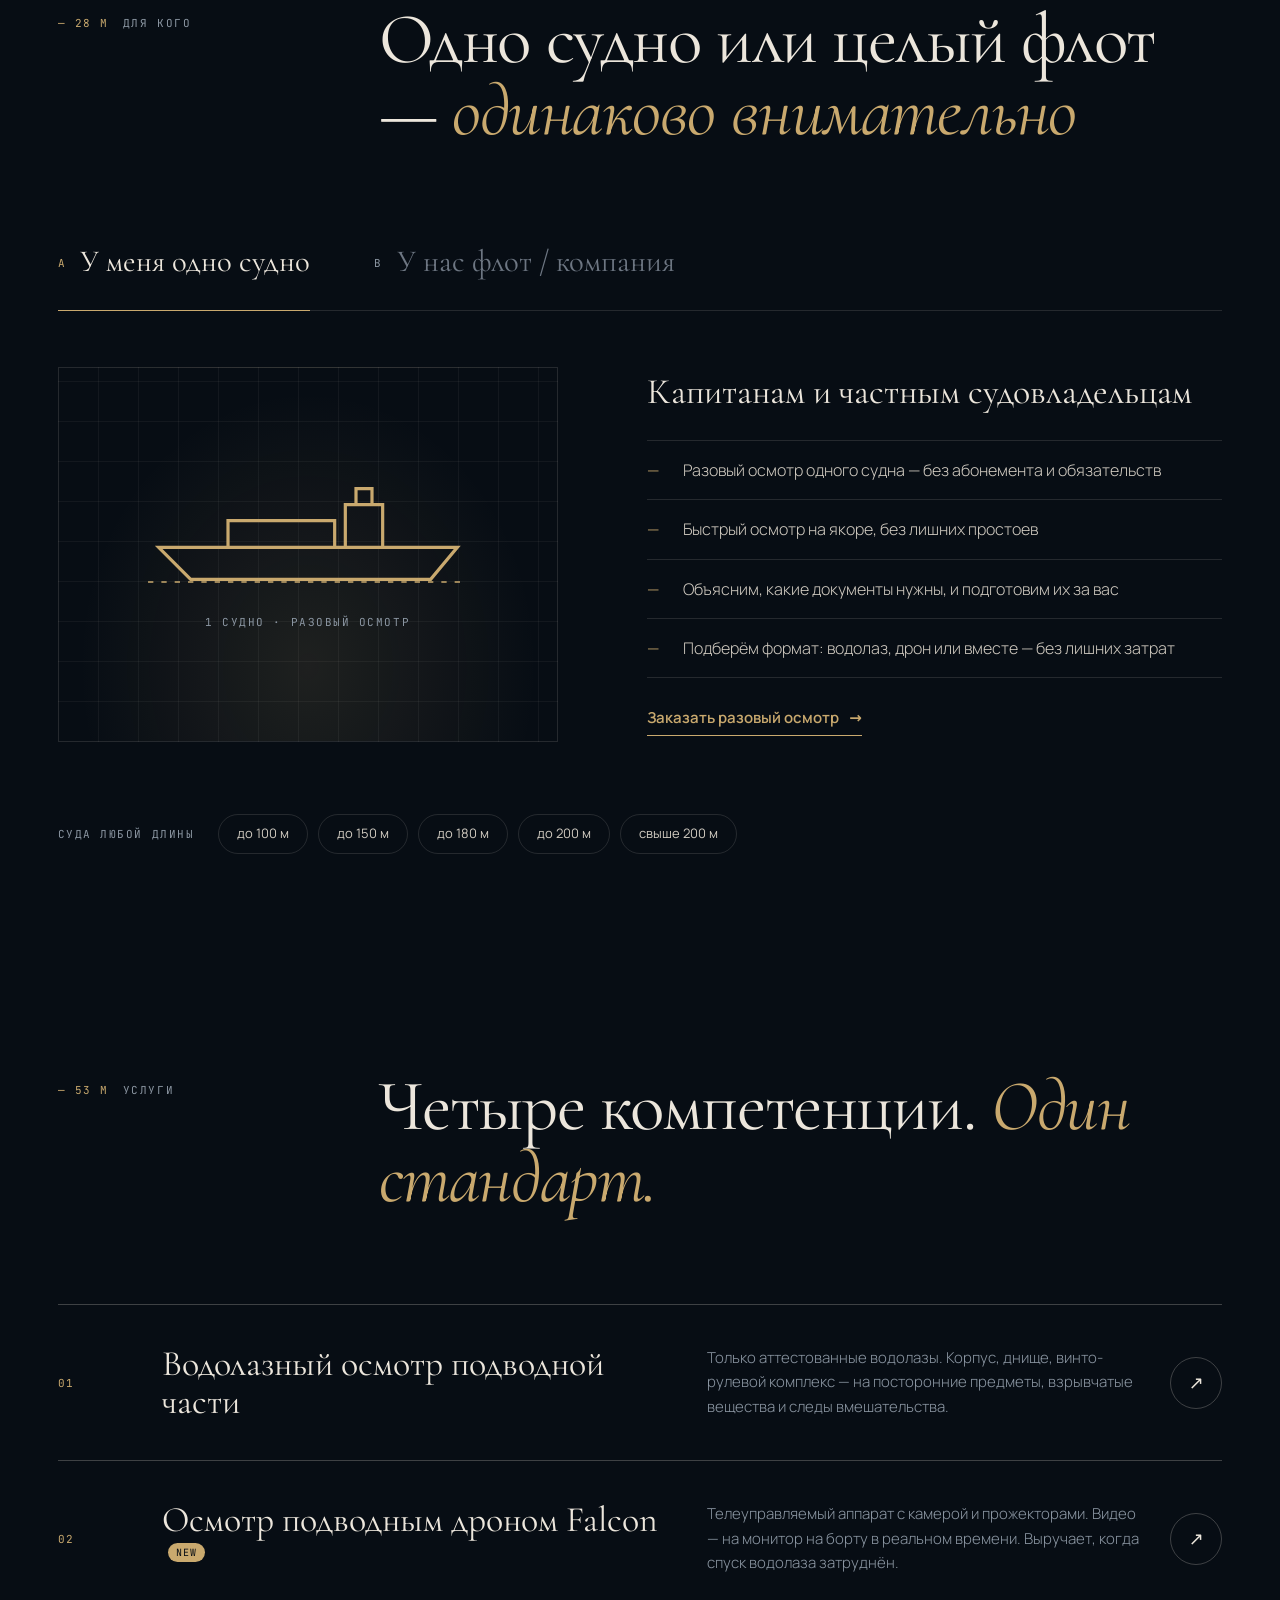
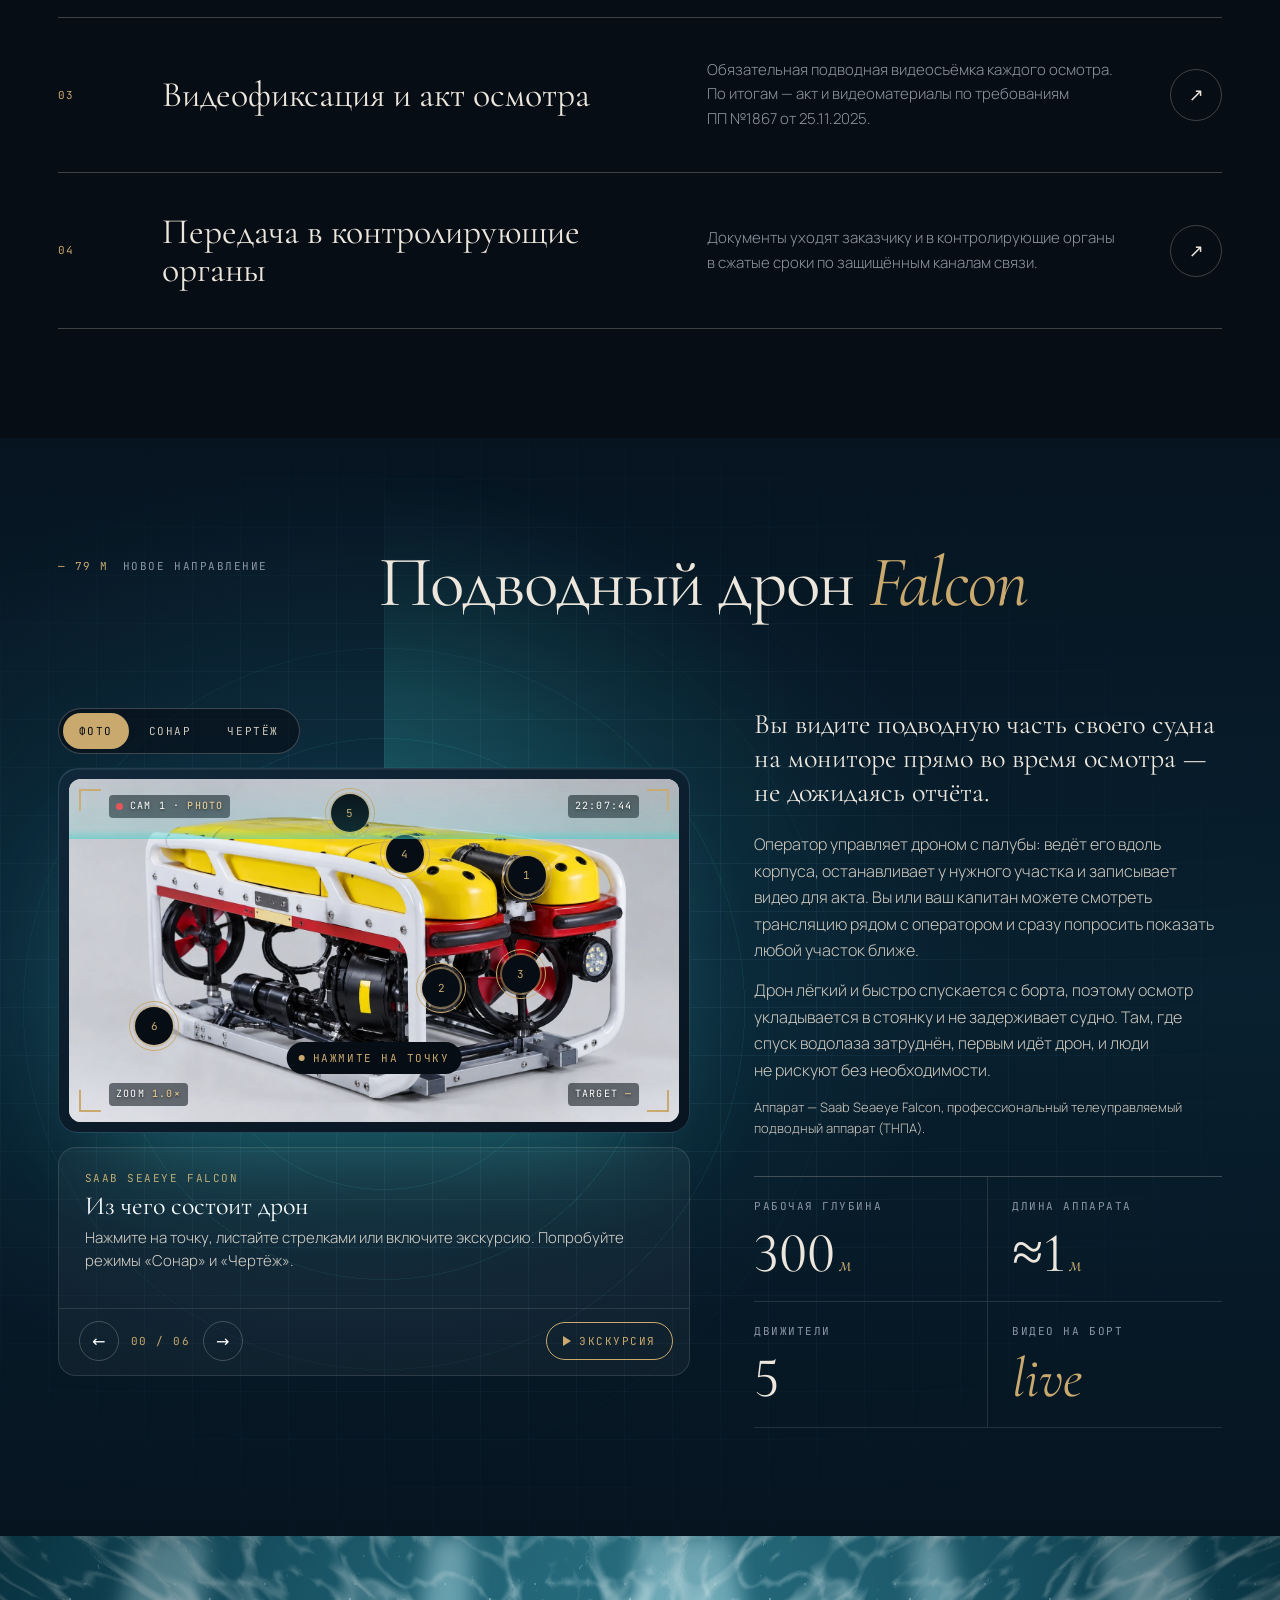
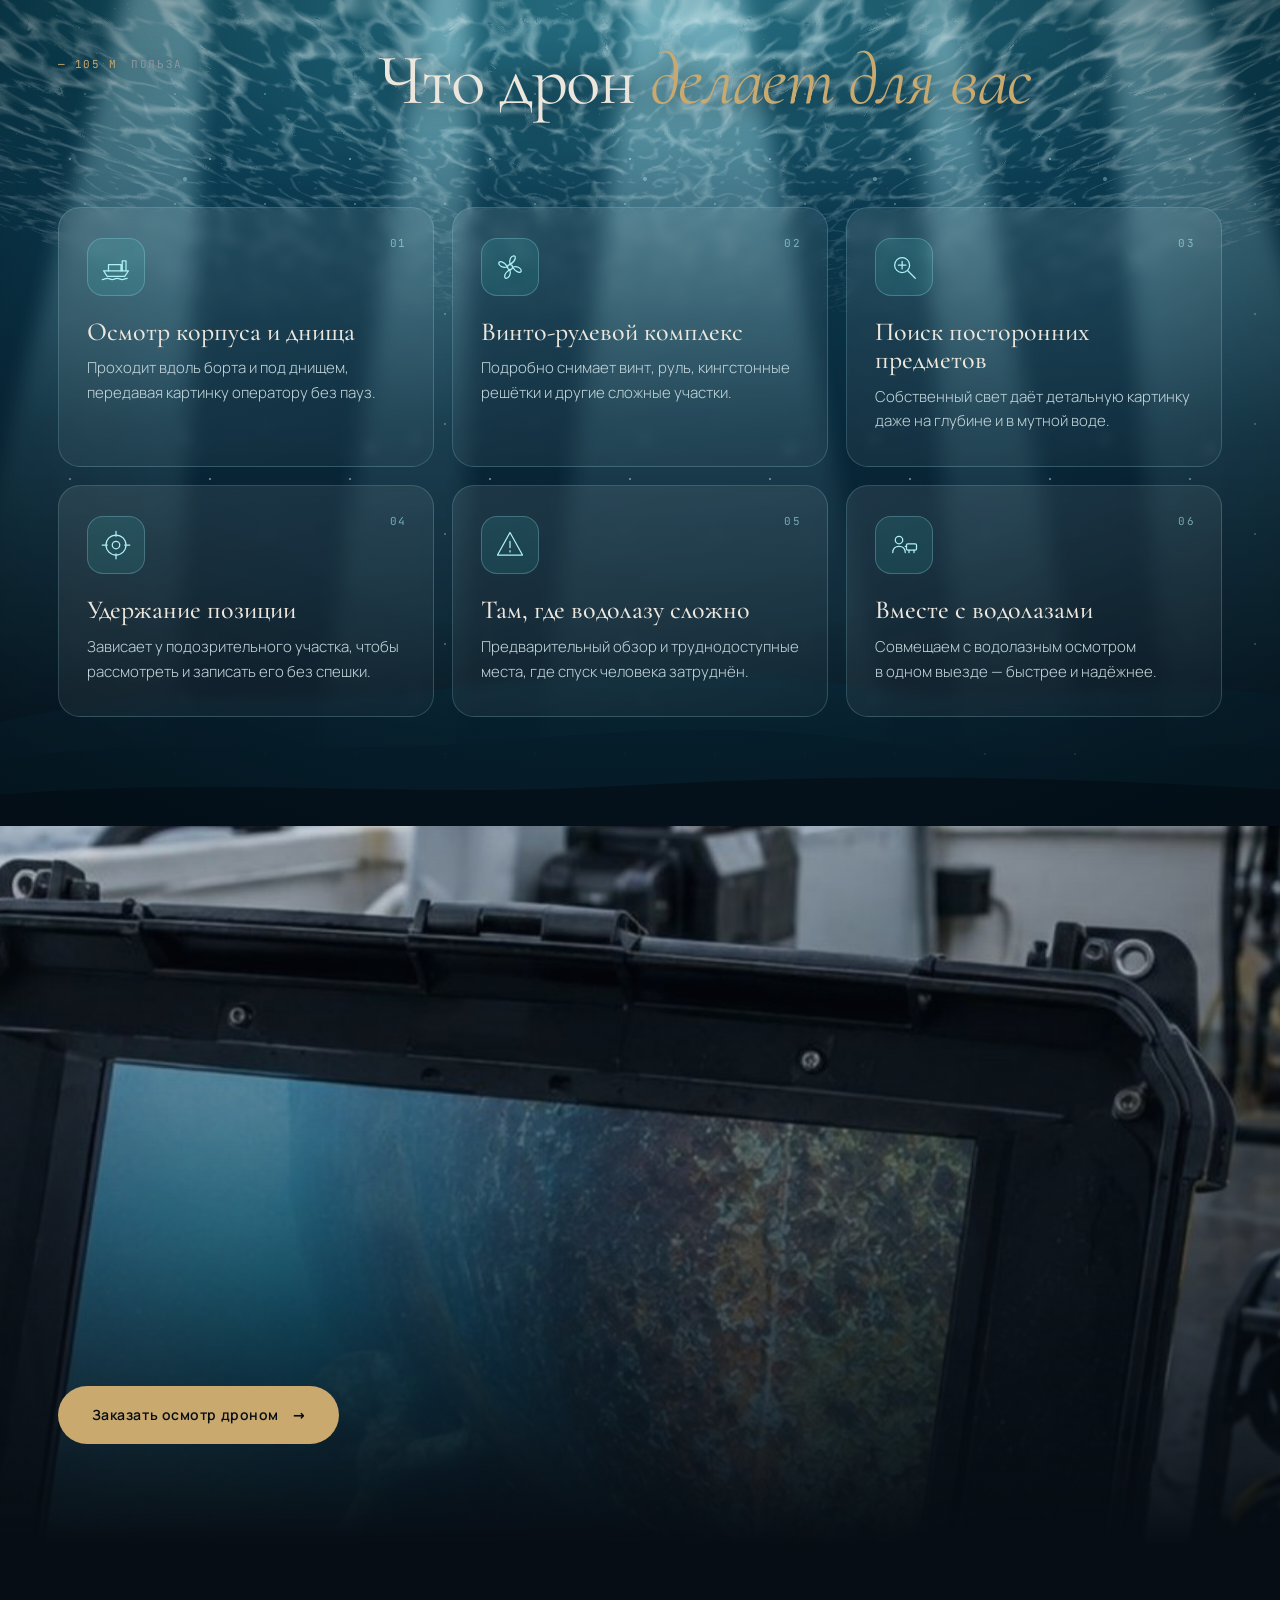
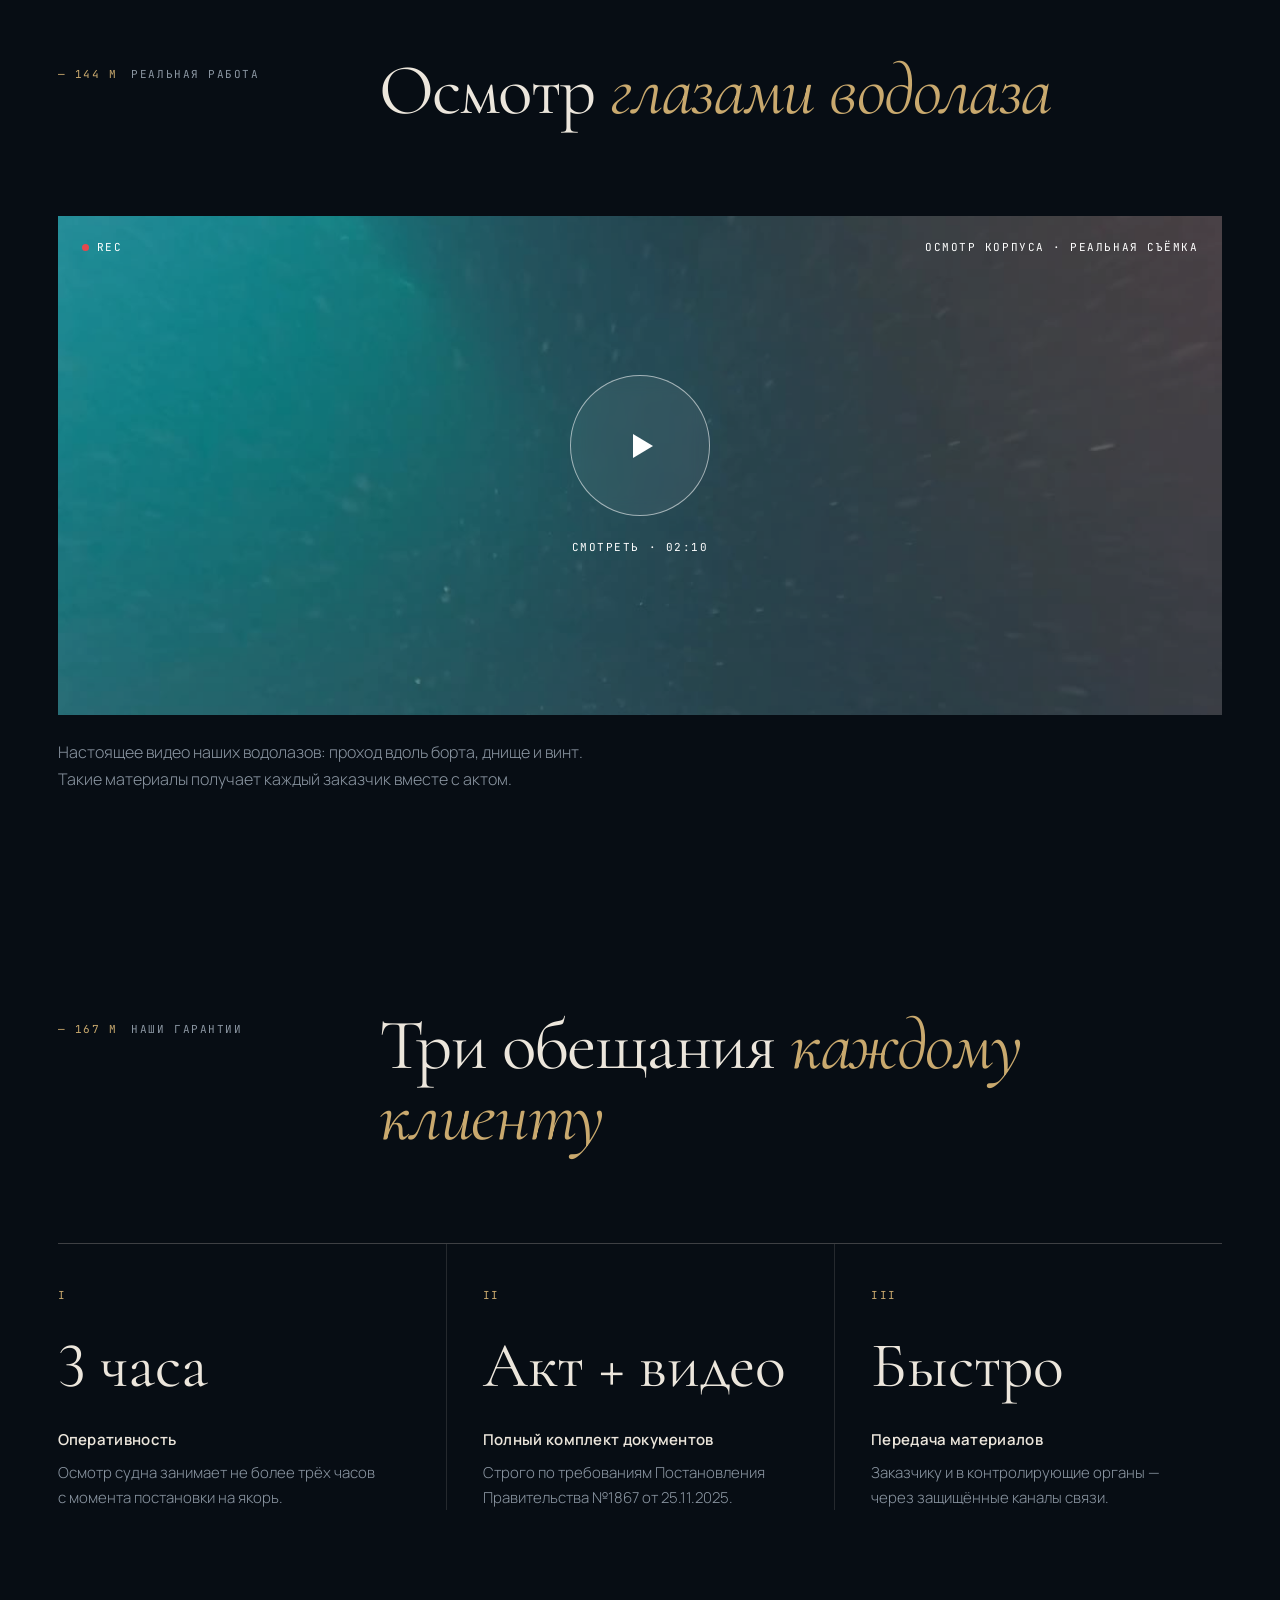
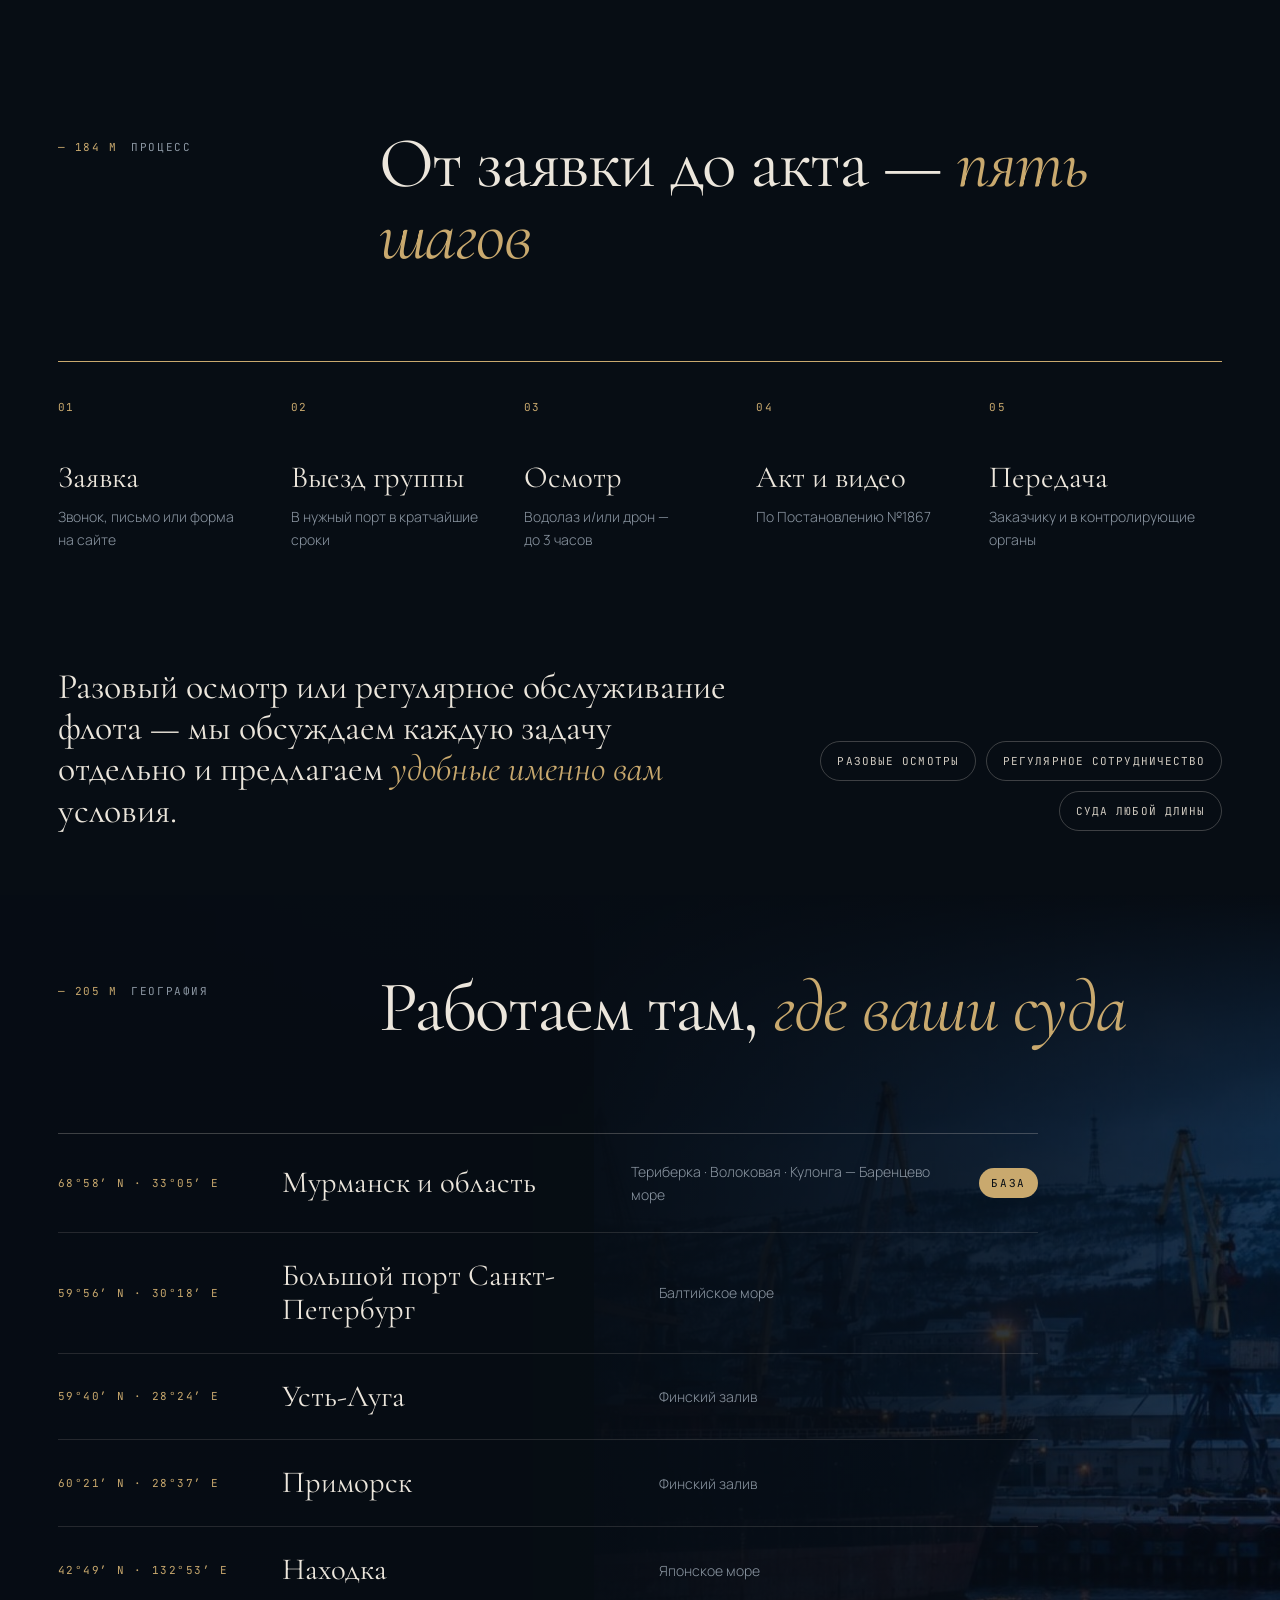
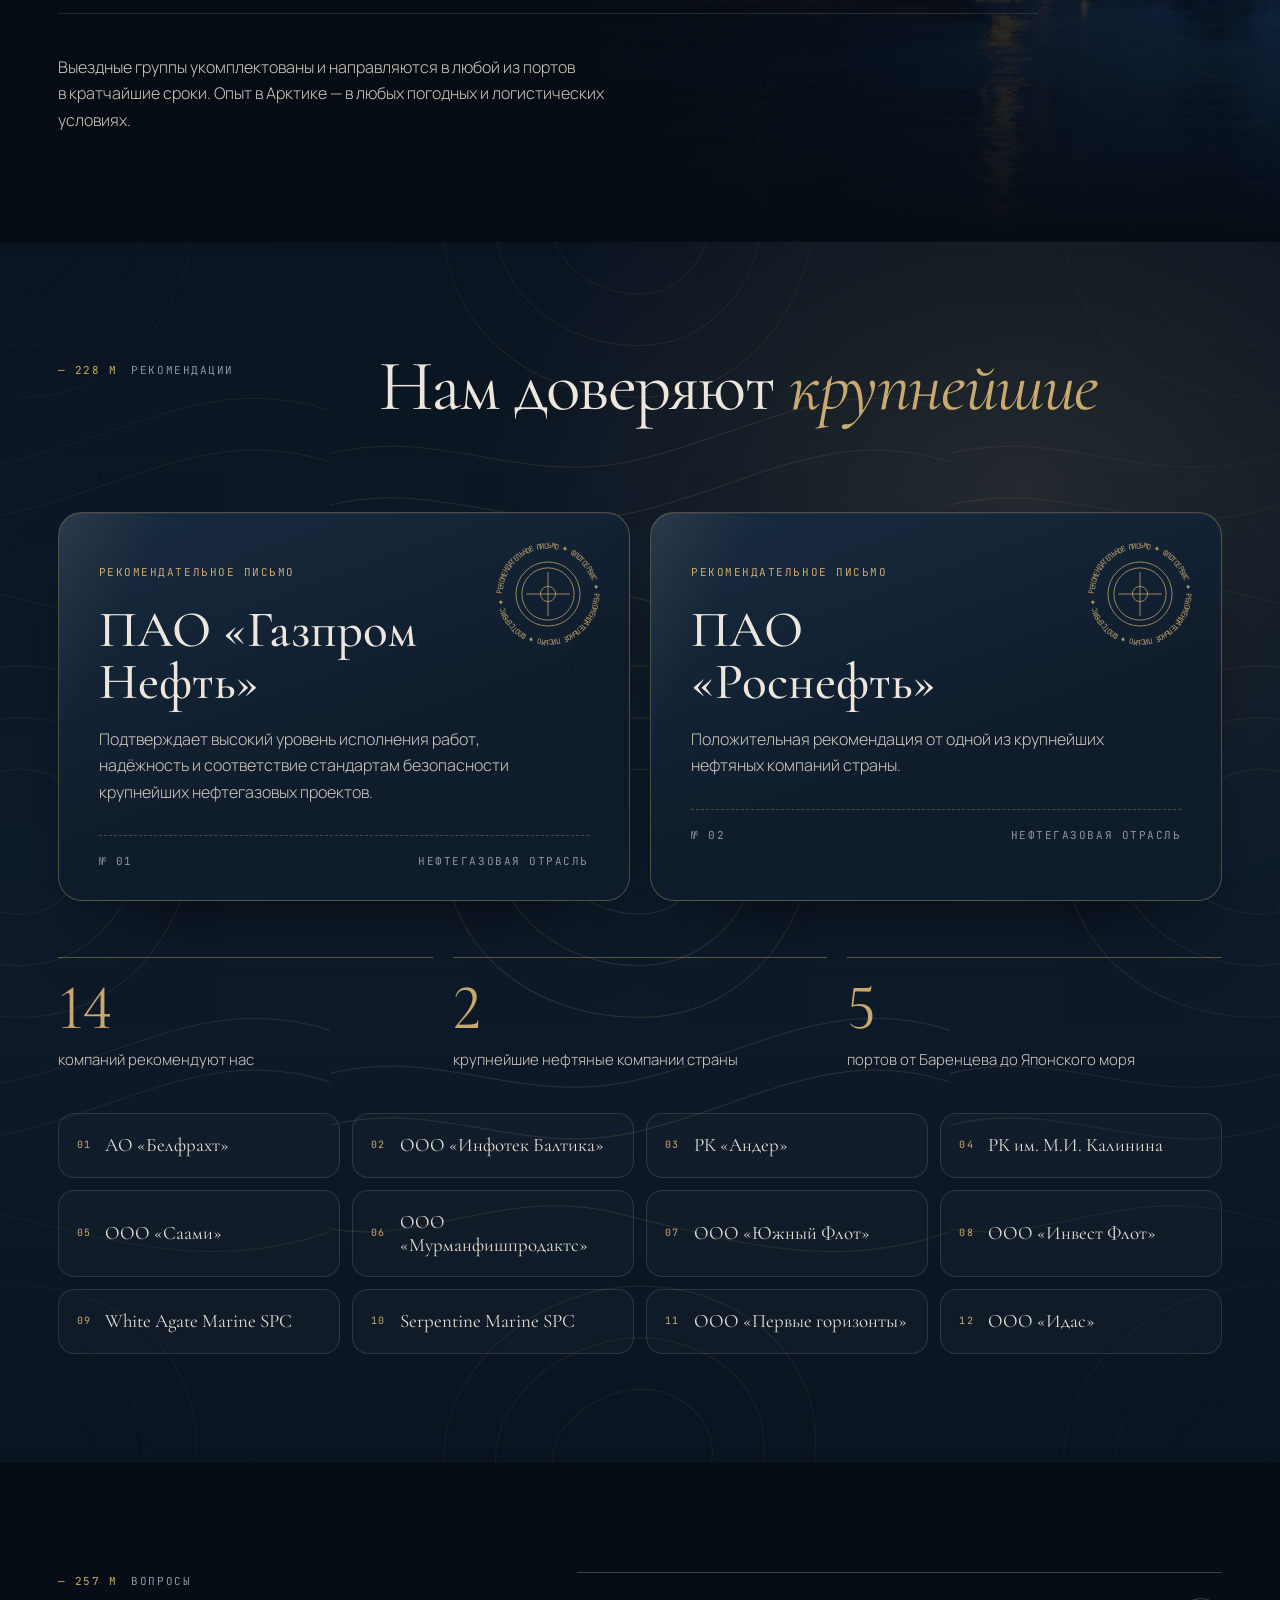
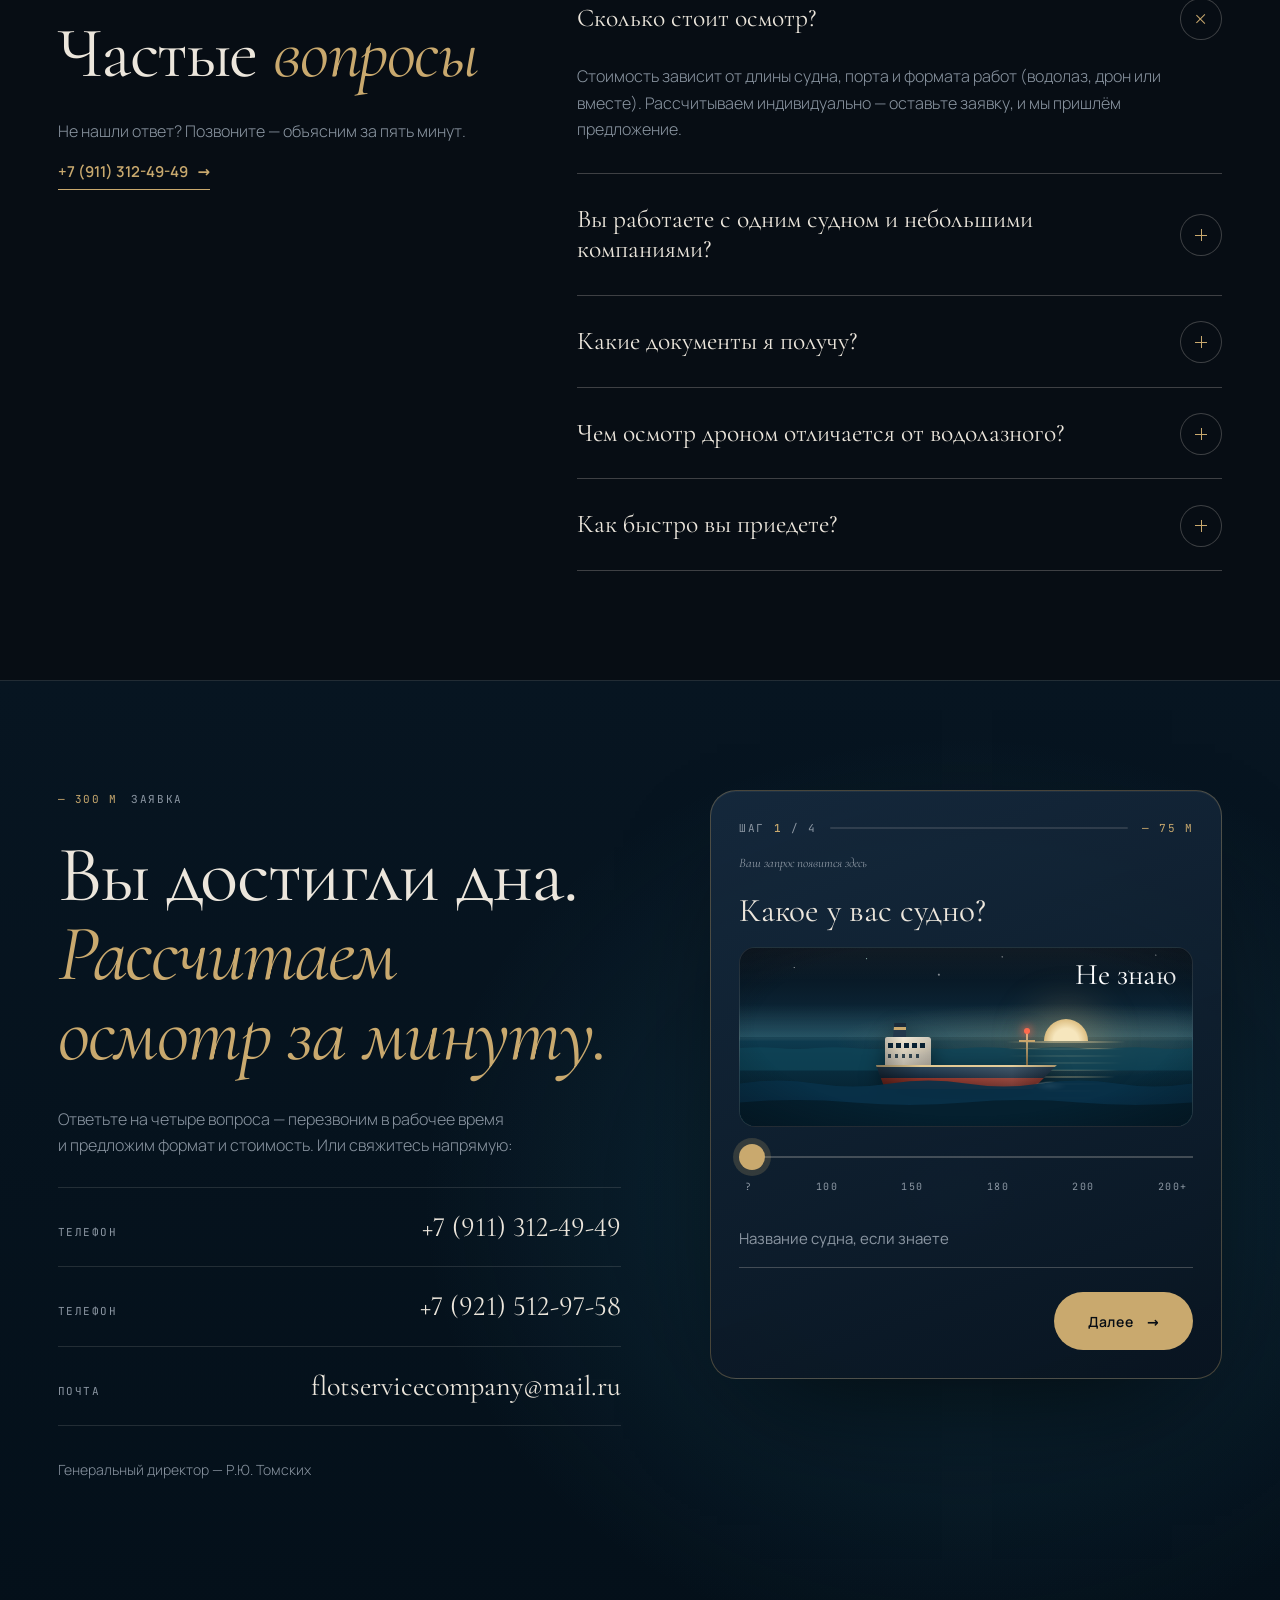
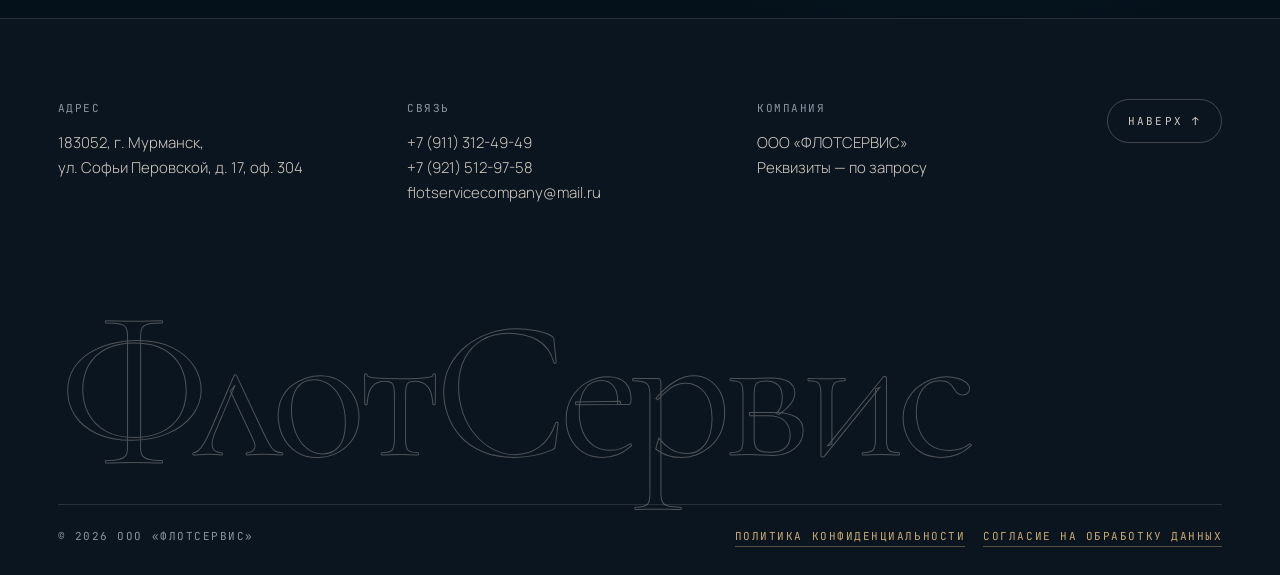
==== commit 1868a8c9: "Подводная 3D-сцена в блоке «Что дрон делает для вас» Co-Authored-By: Claude Opus 5.5 <noreply@anthro" ====
--- a/index.html
+++ b/index.html
@@ -11,7 +11,7 @@
 <meta property="og:image" content="assets/diver.jpg">
 <link rel="icon" href="data:image/svg+xml,%3Csvg xmlns='http://www.w3.org/2000/svg' viewBox='0 0 32 32'%3E%3Crect width='32' height='32' rx='6' fill='%23070d14'/%3E%3Ccircle cx='16' cy='16' r='9' fill='none' stroke='%23c9a96e' stroke-width='1.5'/%3E%3Cpath d='M16 4v24M4 16h24' stroke='%23c9a96e' stroke-width='1'/%3E%3C/svg%3E">
 <link rel="stylesheet" href="assets/fonts/fonts.css">
-<link rel="stylesheet" href="styles.css?v=20261018a">
+<link rel="stylesheet" href="styles.css?v=20261018b">
 <link rel="alternate" hreflang="ru" href="https://vodolaznaya-kompaniya.vercel.app/">
 <link rel="alternate" hreflang="en" href="https://vodolaznaya-kompaniya.vercel.app/en/">
 <script>
@@ -303,7 +303,7 @@
 
 <!-- ============ ЧТО ДРОН ДЕЛАЕТ ДЛЯ ВАС ============ -->
 <section class="section tasks-sec" id="tasks" data-zone="задачи дрона">
-  <div class="tasks-sec__bg" aria-hidden="true"><i></i><i></i><i></i><i></i><i></i></div>
+  <div class="tasks-sec__bg uw" aria-hidden="true"><div class="uw__sky"><div class="uw__surface"><i></i><i></i></div></div><svg class="uw__rays" viewBox="0 0 1200 800" preserveAspectRatio="xMidYMin slice"><defs><linearGradient id="uwRay" x1="0" y1="0" x2="0" y2="1"><stop offset="0" stop-color="#c8f6ff" stop-opacity=".55"/><stop offset=".55" stop-color="#9fe6f0" stop-opacity=".12"/><stop offset="1" stop-color="#9fe6f0" stop-opacity="0"/></linearGradient><filter id="uwBlur" x="-20%" y="-5%" width="140%" height="110%"><feGaussianBlur stdDeviation="9"/></filter></defs><g fill="url(#uwRay)" filter="url(#uwBlur)"><polygon class="uw__ray" style="--d:0s" points="150,0 210,0 180,800 -60,800"/><polygon class="uw__ray" style="--d:-3s" points="412,0 448,0 440,800 300,800"/><polygon class="uw__ray" style="--d:-6s" points="600,0 680,0 840,800 500,800"/><polygon class="uw__ray" style="--d:-2s" points="844,0 876,0 1010,800 890,800"/><polygon class="uw__ray" style="--d:-5s" points="1016,0 1084,0 1340,800 1080,800"/></g></svg><div class="uw__dust"><i></i><i></i><i></i></div><svg class="uw__bed" viewBox="0 0 1200 200" preserveAspectRatio="none"><path class="uw__bed1" d="M0 120C150 90 260 110 400 96S650 70 800 92 1050 80 1200 100V200H0Z"/><path class="uw__bed2" d="M0 150C120 130 300 146 450 136S700 118 860 140 1080 128 1200 140V200H0Z"/><path class="uw__bed3" d="M0 176C200 162 380 178 560 170S900 158 1200 172V200H0Z"/></svg></div>
   <div class="wrap">
     <header class="shead">
       <p class="shead__num mono"><span class="depth-tag">— 0 м</span> Польза</p>
@@ -573,6 +573,6 @@
   <symbol id="ship" viewBox="0 0 120 40"><path d="M4 26h112l-10 12H16z" fill="none" stroke="currentColor" stroke-width="1.2"/><path d="M30 26V16h40v10M74 26V10h14v16M78 10V4h6v6" fill="none" stroke="currentColor" stroke-width="1.2"/><path d="M0 39h120" stroke="currentColor" stroke-width=".6" stroke-dasharray="2 3"/></symbol>
 </svg>
 
-<script src="script.js?v=20261018a"></script>
+<script src="script.js?v=20261018b"></script>
 </body>
 </html>
--- a/styles.css
+++ b/styles.css
@@ -346,18 +346,29 @@
 .specs dd small{font-size:.4em;font-style:italic;color:var(--brass);margin-left:4px}
 
 /* ---------- Что дрон делает для вас: под водой — лучи света сверху и блики-каустика ---------- */
-.tasks-sec{overflow:hidden;isolation:isolate;background:linear-gradient(180deg,#0d4a5c 0%,#0b3447 35%,#08202f 75%,#061420 100%)}
-.tasks-sec::before{content:"";position:absolute;inset:0;z-index:-1;opacity:.16;pointer-events:none;
-  background:radial-gradient(ellipse 46px 16px at 30% 40%,#bff6ff,transparent 70%),radial-gradient(ellipse 22px 40px at 72% 64%,#bff6ff,transparent 70%),radial-gradient(ellipse 34px 12px at 58% 18%,#bff6ff,transparent 70%),
-             radial-gradient(ellipse 30px 22px at 12% 82%,#bff6ff,transparent 70%),radial-gradient(ellipse 18px 30px at 88% 30%,#bff6ff,transparent 70%);
-  background-size:180px 150px;animation:caustic 14s linear infinite;-webkit-mask-image:linear-gradient(#000,transparent 75%);mask-image:linear-gradient(#000,transparent 75%)}
-@keyframes caustic{to{background-position:180px 150px}}
-.tasks-sec__bg{position:absolute;inset:0;z-index:-1;pointer-events:none}
-.tasks-sec__bg i{position:absolute;top:-10%;height:90%;width:clamp(60px,9vw,150px);background:linear-gradient(180deg,rgba(190,245,255,.22),rgba(190,245,255,0) 80%);transform:skewX(-16deg);filter:blur(8px);transform-origin:top;animation:raySway 10s ease-in-out infinite alternate}
-.tasks-sec__bg i:nth-child(1){left:6%;animation-delay:-2s}.tasks-sec__bg i:nth-child(2){left:24%;width:clamp(30px,4vw,70px);animation-delay:-6s}
-.tasks-sec__bg i:nth-child(3){left:46%;animation-delay:-4s}.tasks-sec__bg i:nth-child(4){left:68%;width:clamp(40px,5vw,90px);animation-delay:-1s}
-.tasks-sec__bg i:nth-child(5){left:86%;animation-delay:-8s}
-@keyframes raySway{from{transform:skewX(-16deg) translateX(-20px);opacity:.6}to{transform:skewX(-8deg) translateX(30px);opacity:1}}
+.tasks-sec{overflow:hidden;isolation:isolate;background:radial-gradient(ellipse 80% 55% at 50% -5%,rgba(120,220,235,.35),transparent 70%),linear-gradient(180deg,#0e5266 0%,#0b3a4f 30%,#082435 62%,#05141f 100%)}
+/* подводная сцена: поверхность снизу в перспективе, лучи, взвесь, дно */
+.uw{position:absolute;inset:0;z-index:-1;pointer-events:none;overflow:hidden}
+.uw__sky{position:absolute;left:0;right:0;top:0;height:min(46%,560px);perspective:420px;perspective-origin:50% 100%;
+  -webkit-mask:linear-gradient(180deg,#000 30%,transparent);mask:linear-gradient(180deg,#000 30%,transparent)}
+.uw__surface{position:absolute;left:-60%;right:-60%;top:0;height:260%;transform-origin:50% 0;transform:rotateX(-74deg)}
+.uw__surface i{position:absolute;inset:0;background:url("data:image/svg+xml,%3Csvg xmlns='http://www.w3.org/2000/svg' width='512' height='512'%3E%3Cfilter id='c' x='0' y='0' width='100%25' height='100%25'%3E%3CfeTurbulence type='turbulence' baseFrequency='.011' numOctaves='2' seed='4' stitchTiles='stitch'/%3E%3CfeColorMatrix values='0 0 0 0 .78 0 0 0 0 .97 0 0 0 0 1 -7 0 0 0 1.25'/%3E%3C/filter%3E%3Crect width='100%25' height='100%25' filter='url(%23c)'/%3E%3C/svg%3E") 0 0/512px 512px;opacity:.38;animation:caustA 26s linear infinite;will-change:background-position}
+.uw__surface i+i{background-image:url("data:image/svg+xml,%3Csvg xmlns='http://www.w3.org/2000/svg' width='512' height='512'%3E%3Cfilter id='c' x='0' y='0' width='100%25' height='100%25'%3E%3CfeTurbulence type='turbulence' baseFrequency='.017' numOctaves='2' seed='11' stitchTiles='stitch'/%3E%3CfeColorMatrix values='0 0 0 0 .78 0 0 0 0 .97 0 0 0 0 1 -7 0 0 0 1.25'/%3E%3C/filter%3E%3Crect width='100%25' height='100%25' filter='url(%23c)'/%3E%3C/svg%3E");background-size:380px 380px;opacity:.26;animation:caustB 19s linear infinite;mix-blend-mode:screen}
+@keyframes caustA{to{background-position:512px 1024px}}
+@keyframes caustB{to{background-position:-760px 380px}}
+.uw__rays{position:absolute;left:0;top:0;width:100%;height:100%;max-width:none;mix-blend-mode:screen}
+.uw__ray{transform-box:fill-box;transform-origin:50% 0;animation:ray 9s ease-in-out infinite alternate;animation-delay:var(--d)}
+@keyframes ray{from{opacity:.35;transform:skewX(-4deg)}to{opacity:1;transform:skewX(5deg)}}
+.uw__dust{position:absolute;inset:0}
+.uw__dust i{position:absolute;inset:-20% 0 0;background-image:radial-gradient(circle,rgba(210,250,255,.9) 0 1px,transparent 1.6px),radial-gradient(circle,rgba(210,250,255,.6) 0 .8px,transparent 1.4px);
+  background-size:140px 160px,90px 110px;background-position:0 0,40px 60px;animation:dust 40s linear infinite;opacity:.45}
+.uw__dust i:nth-child(2){background-image:radial-gradient(circle,rgba(210,250,255,.85) 0 1.6px,transparent 2.4px);background-size:230px 260px;background-position:70px 30px;animation-duration:26s;opacity:.4;filter:blur(.4px)}
+.uw__dust i:nth-child(3){background-image:radial-gradient(circle,rgba(210,250,255,.55) 0 3px,transparent 5px);background-size:420px 380px;background-position:160px 120px;animation-duration:16s;opacity:.3;filter:blur(1.5px)}
+@keyframes dust{to{transform:translateY(20%)}}
+.uw__bed{position:absolute;left:0;bottom:0;width:100%;max-width:none;height:min(30%,260px)}
+.uw__bed1{fill:#0a2d3c;opacity:.55}.uw__bed2{fill:#072230;opacity:.8}.uw__bed3{fill:#05141f}
+.tasks-sec .shead{text-shadow:0 2px 30px rgba(3,18,28,.85)}
+.uw::after{content:"";position:absolute;inset:0;background:radial-gradient(ellipse 75% 70% at 50% 45%,transparent 50%,rgba(2,10,16,.55))}
 .tasks{display:grid;grid-template-columns:repeat(3,minmax(0,1fr));gap:18px}
 .task{position:relative;overflow:hidden;padding:30px 28px 32px;border-radius:22px;background:linear-gradient(160deg,rgba(255,255,255,.09),rgba(255,255,255,.03));border:1px solid rgba(170,240,255,.18);
   backdrop-filter:blur(6px);-webkit-backdrop-filter:blur(6px);transition:transform .5s var(--ease),border-color .4s,box-shadow .5s}
@@ -740,6 +751,9 @@
   .row__a{width:0;height:0;border:0;font-size:0;overflow:visible}
   .row:hover{padding-left:0}
   .tasks{grid-template-columns:1fr;gap:12px}
+  .uw__sky{height:380px}
+  .uw__surface i{opacity:.3}.uw__surface i+i{opacity:.2}
+  .task{background:linear-gradient(160deg,rgba(14,52,70,.78),rgba(7,28,40,.72))}
   .task{padding:24px 22px 26px}
   .drone__modes{display:flex}
   .drone__mode{flex:1;padding:9px 6px}
@@ -806,7 +820,7 @@
   .deck img{top:0;height:100%}
   .reveal{transform:translateY(24px);transition-duration:.8s}
   /* на телефоне фоновые анимации статичны — прокрутка остаётся плавной */
-  .falcon__sweep,.tasks-sec::before,.tasks-sec__bg i,.hud__scan,.seal__ring{animation:none}
+  .falcon__sweep,.uw__surface i,.uw__ray,.uw__dust i,.hud__scan,.seal__ring{animation:none}
   .task{backdrop-filter:none;-webkit-backdrop-filter:none}
   .drone__monitor{transform:none}
 }
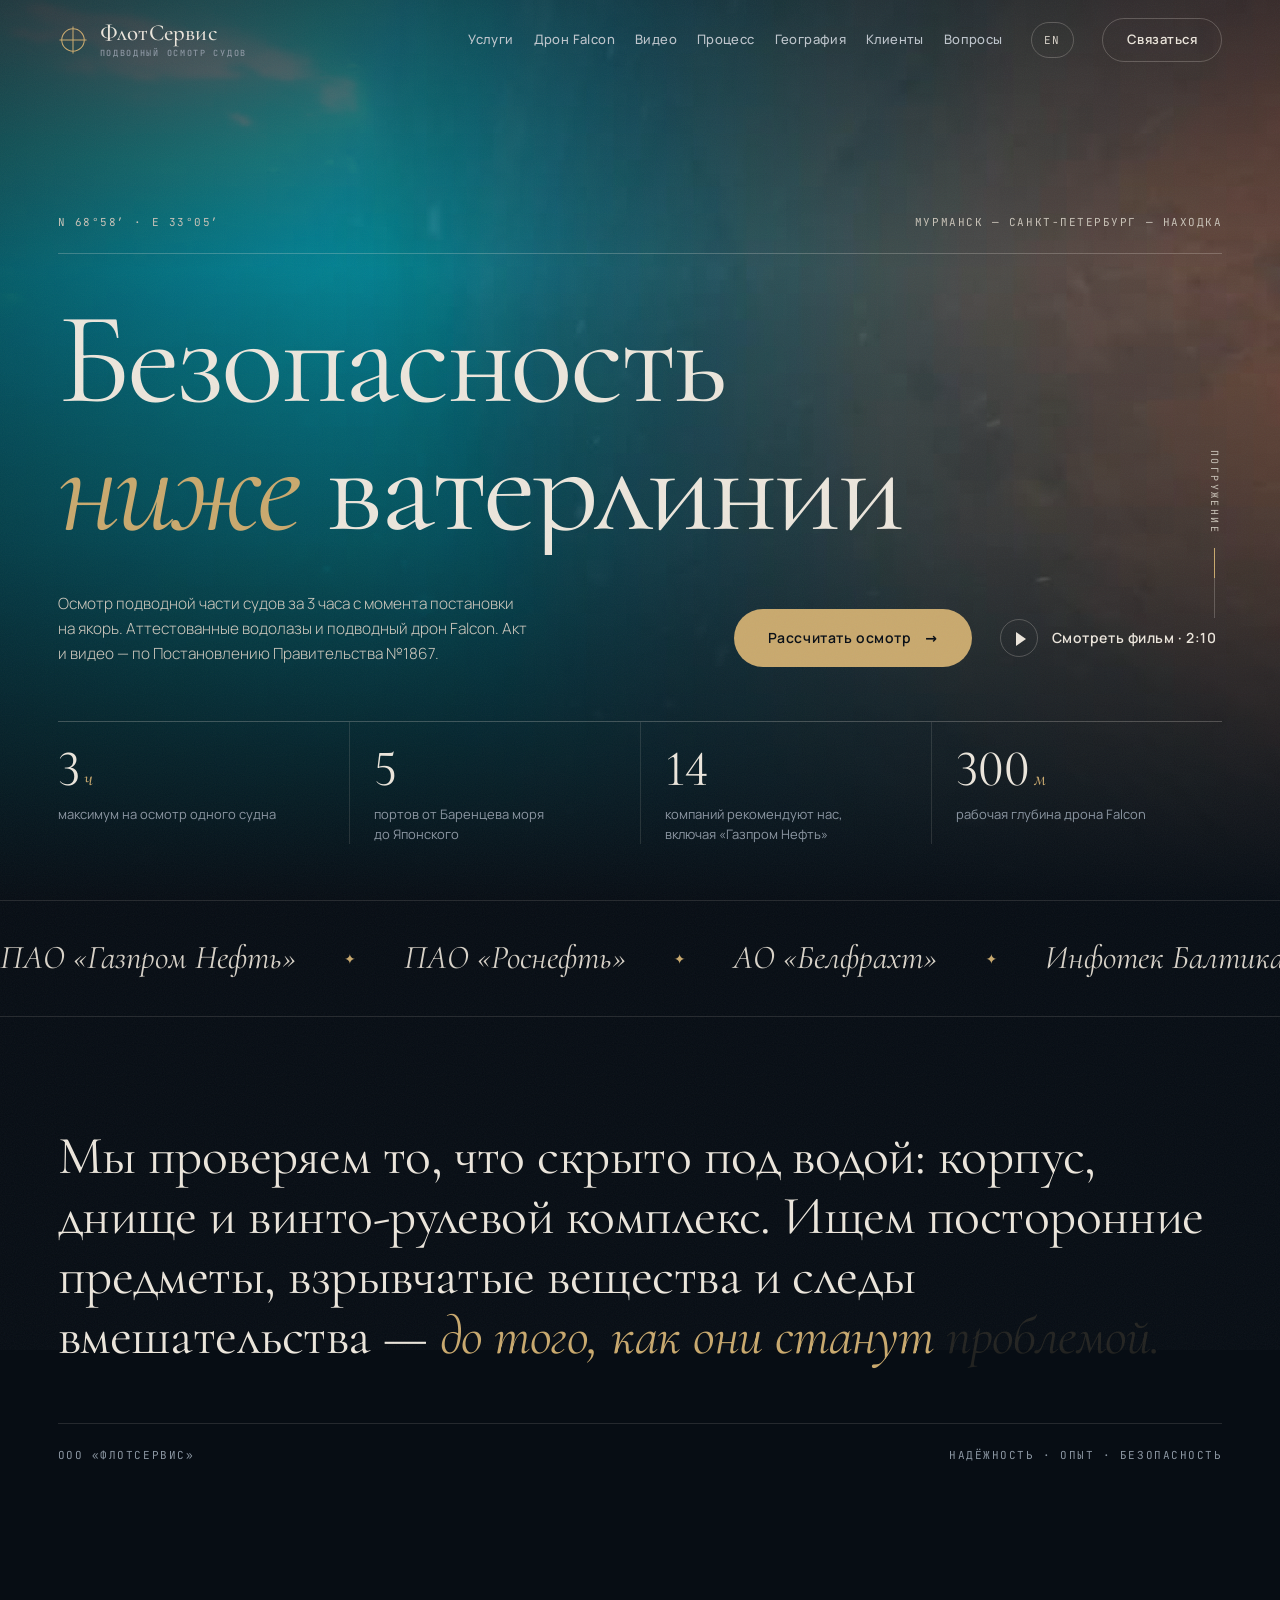
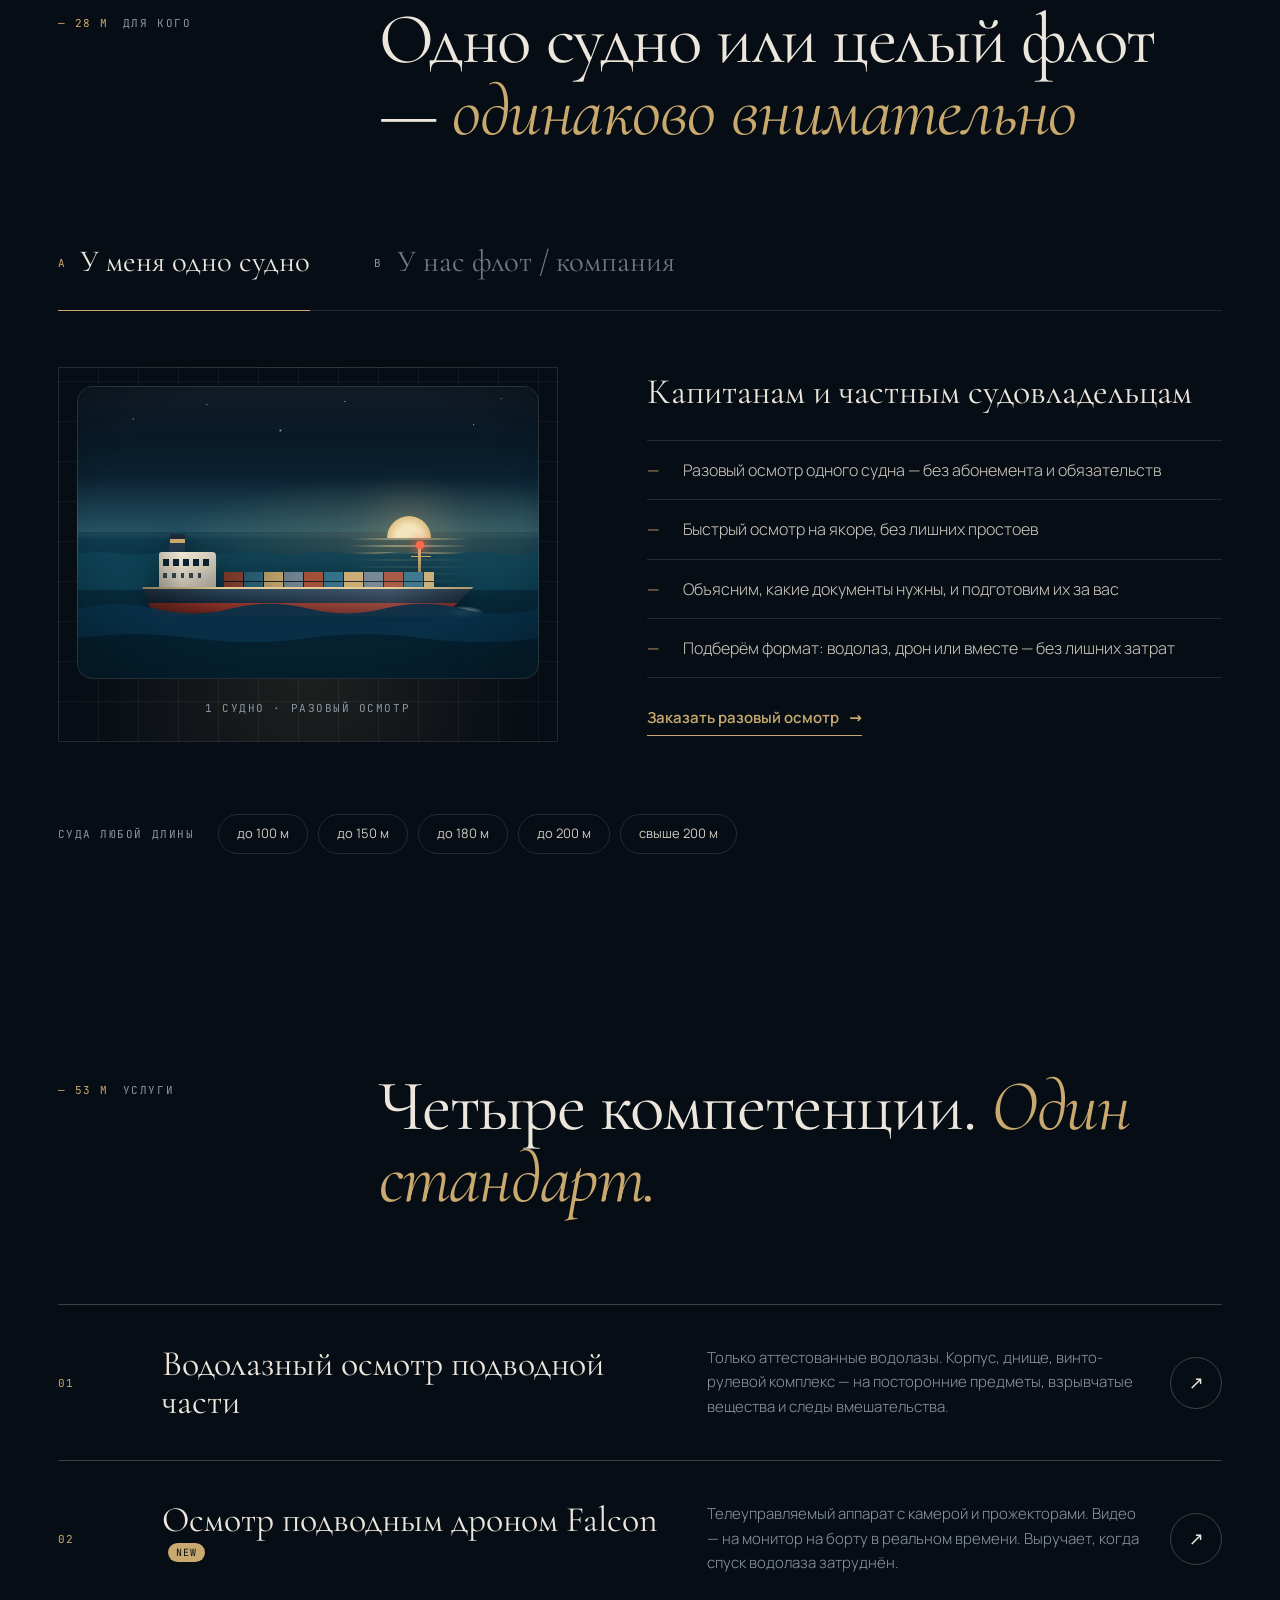
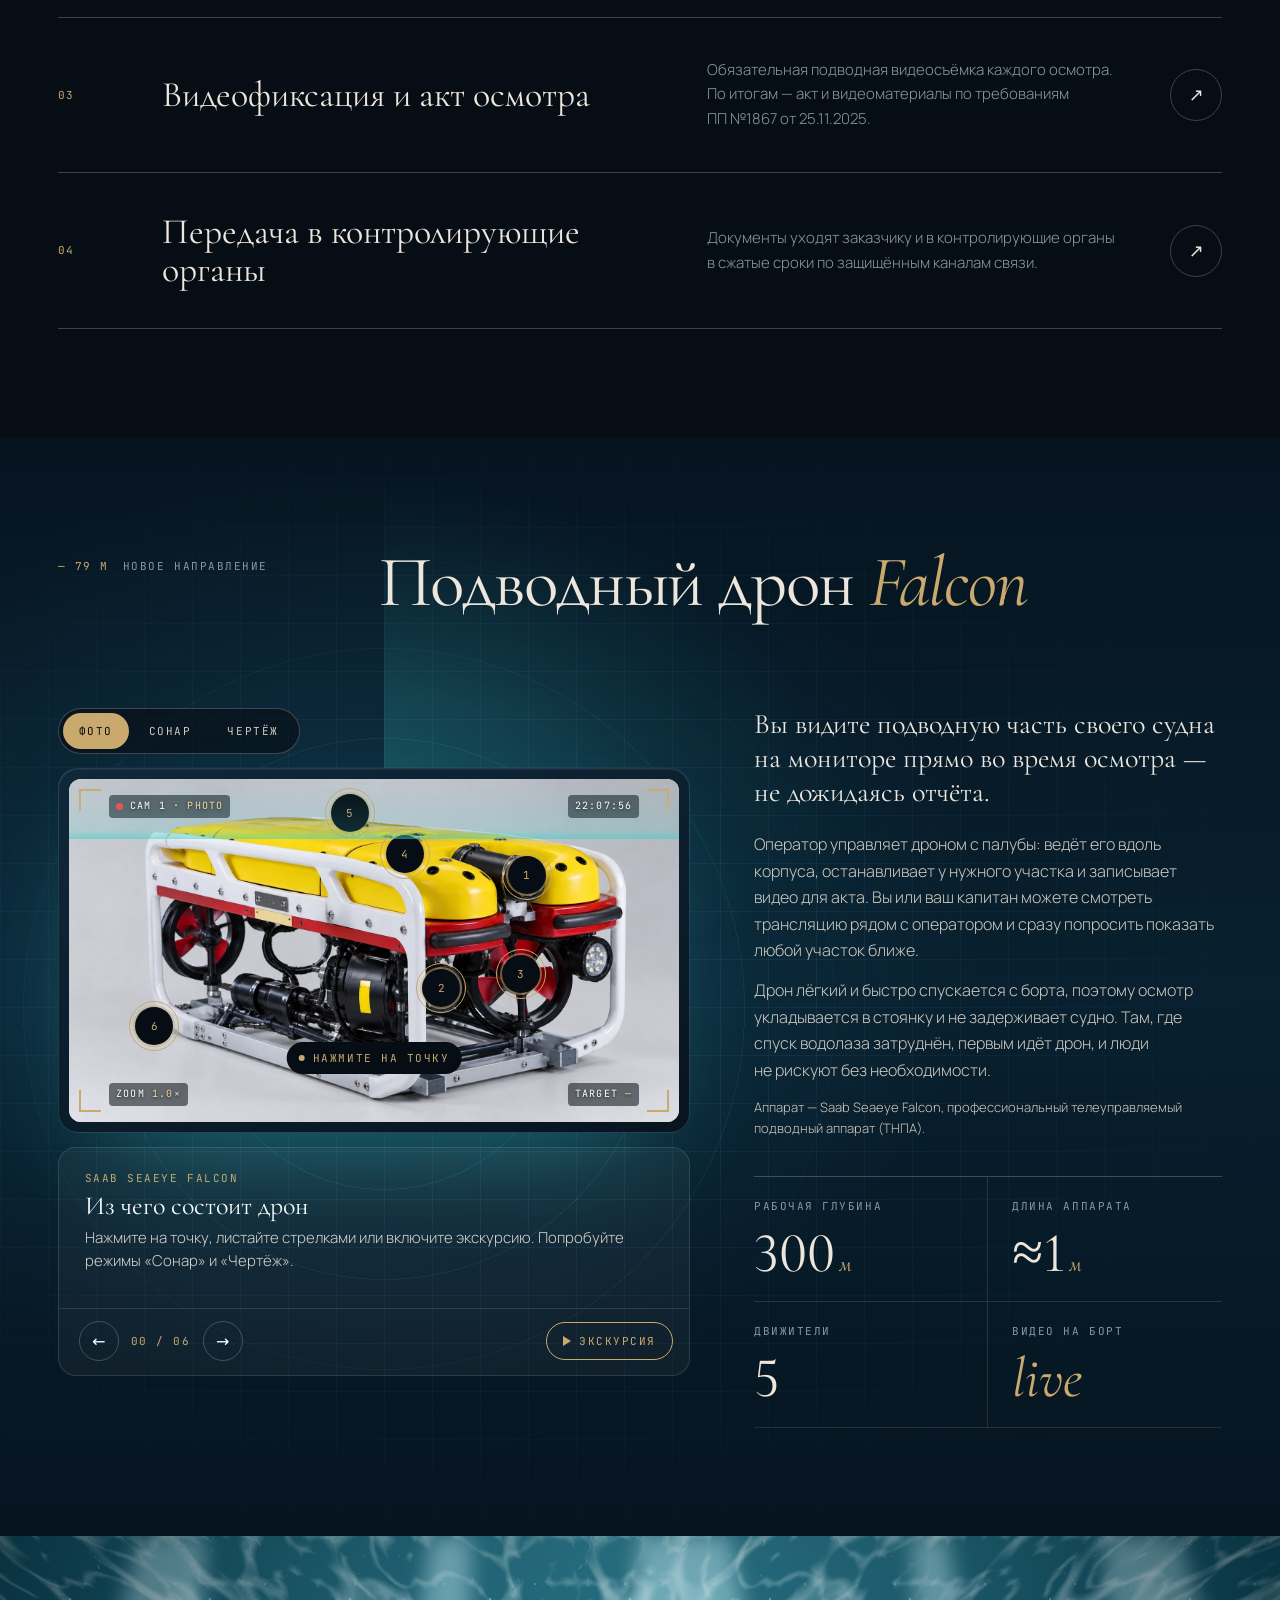
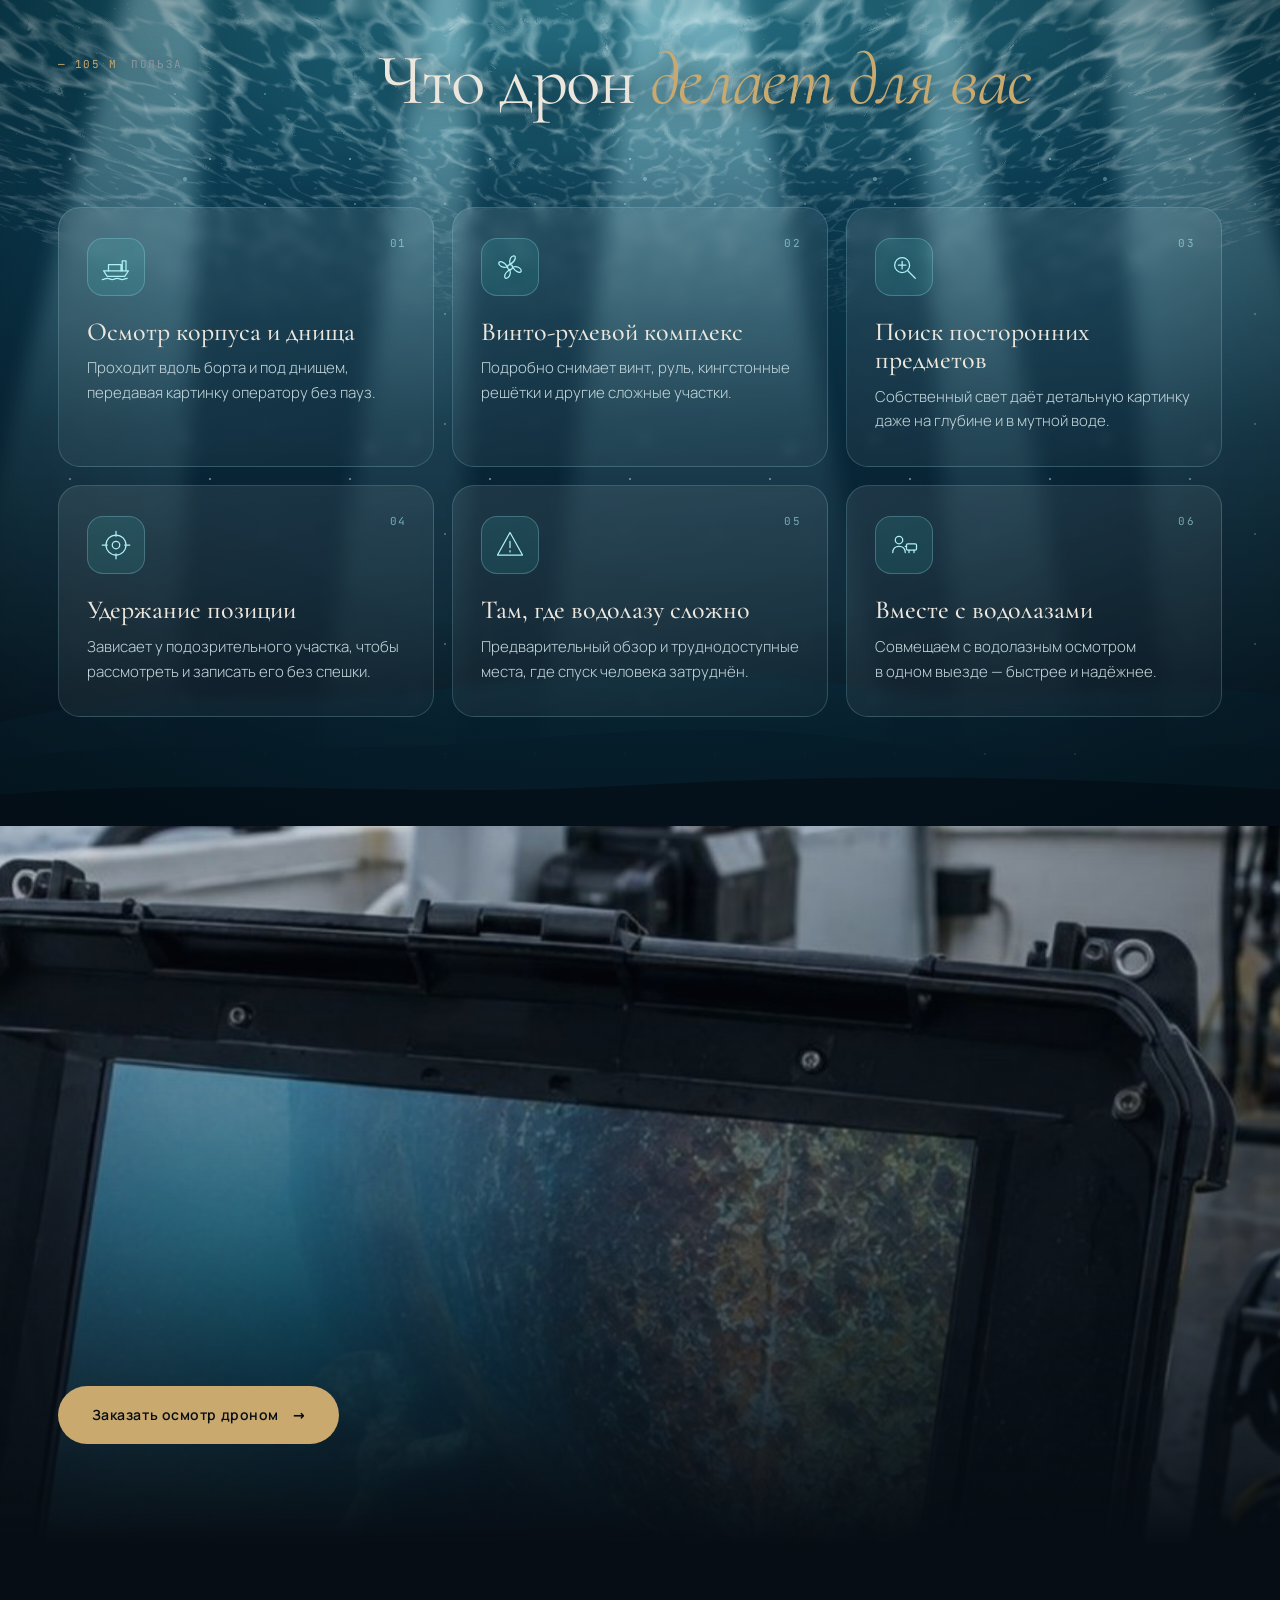
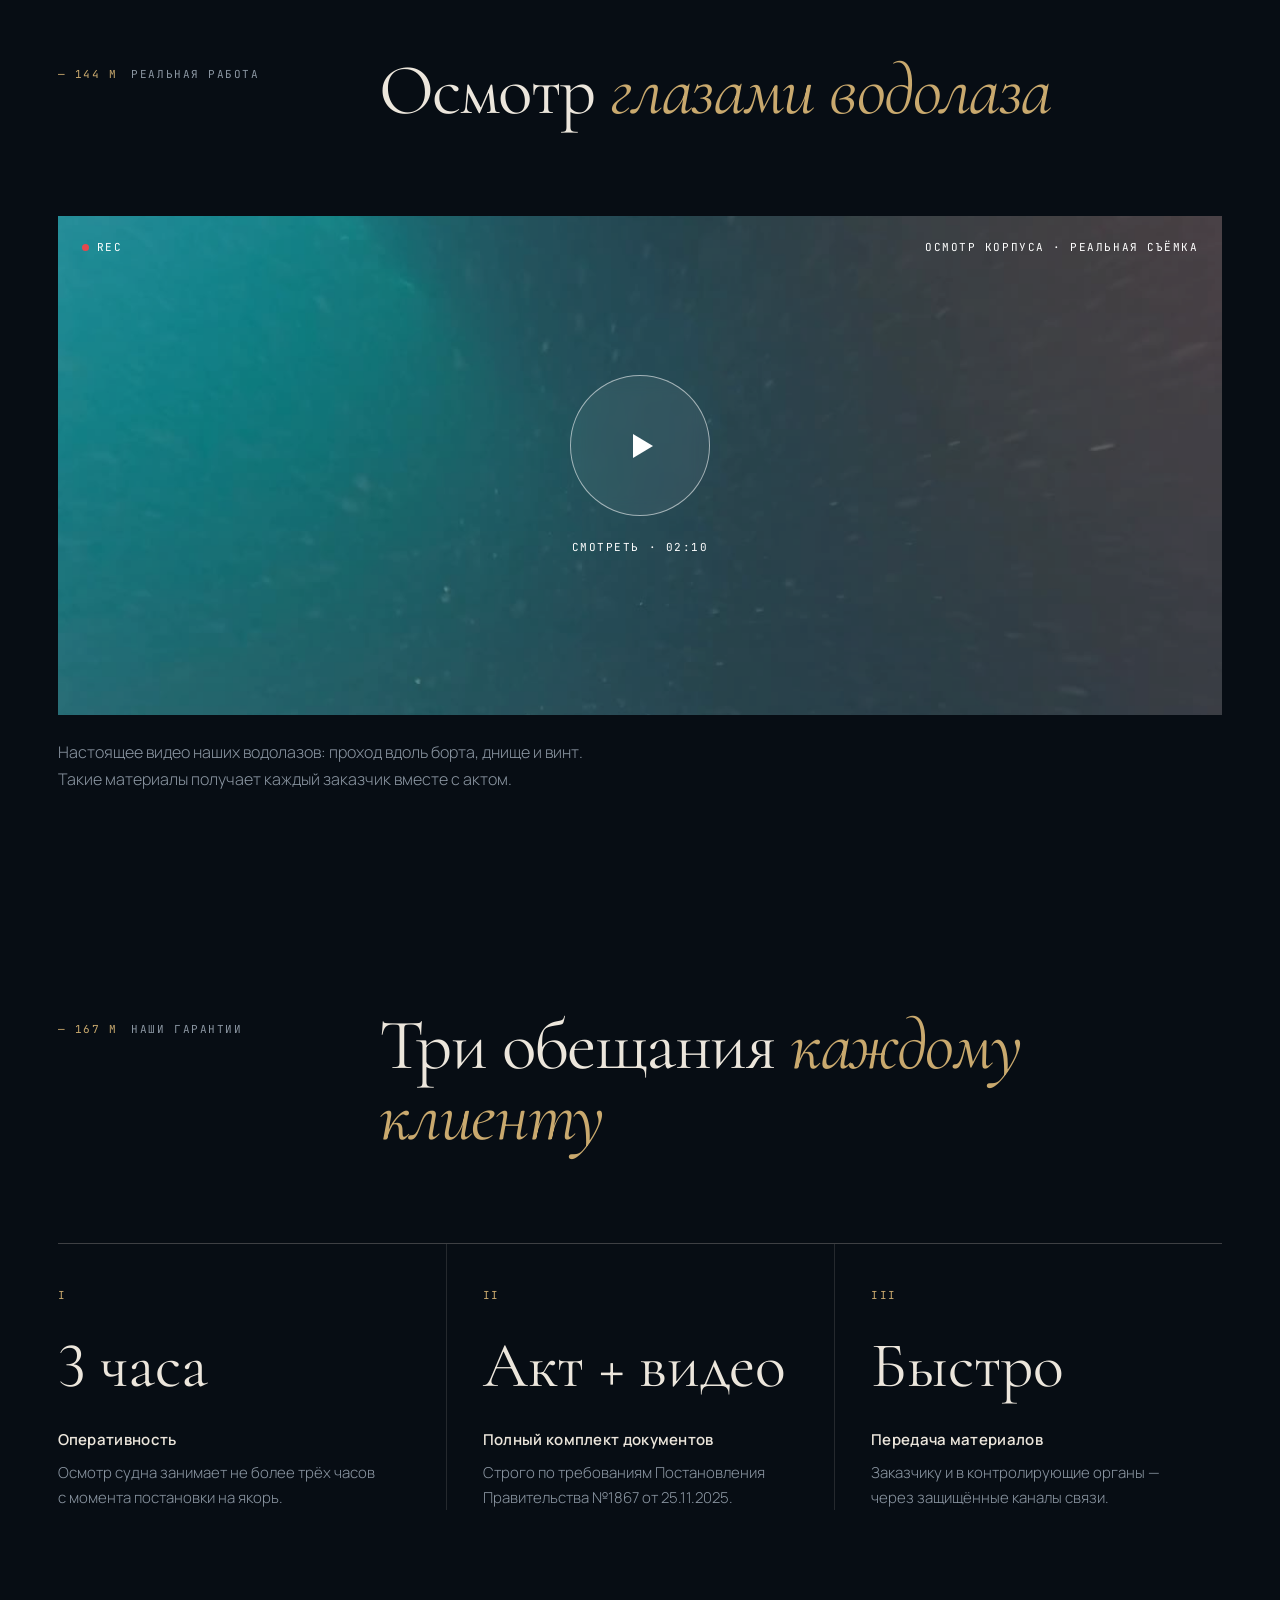
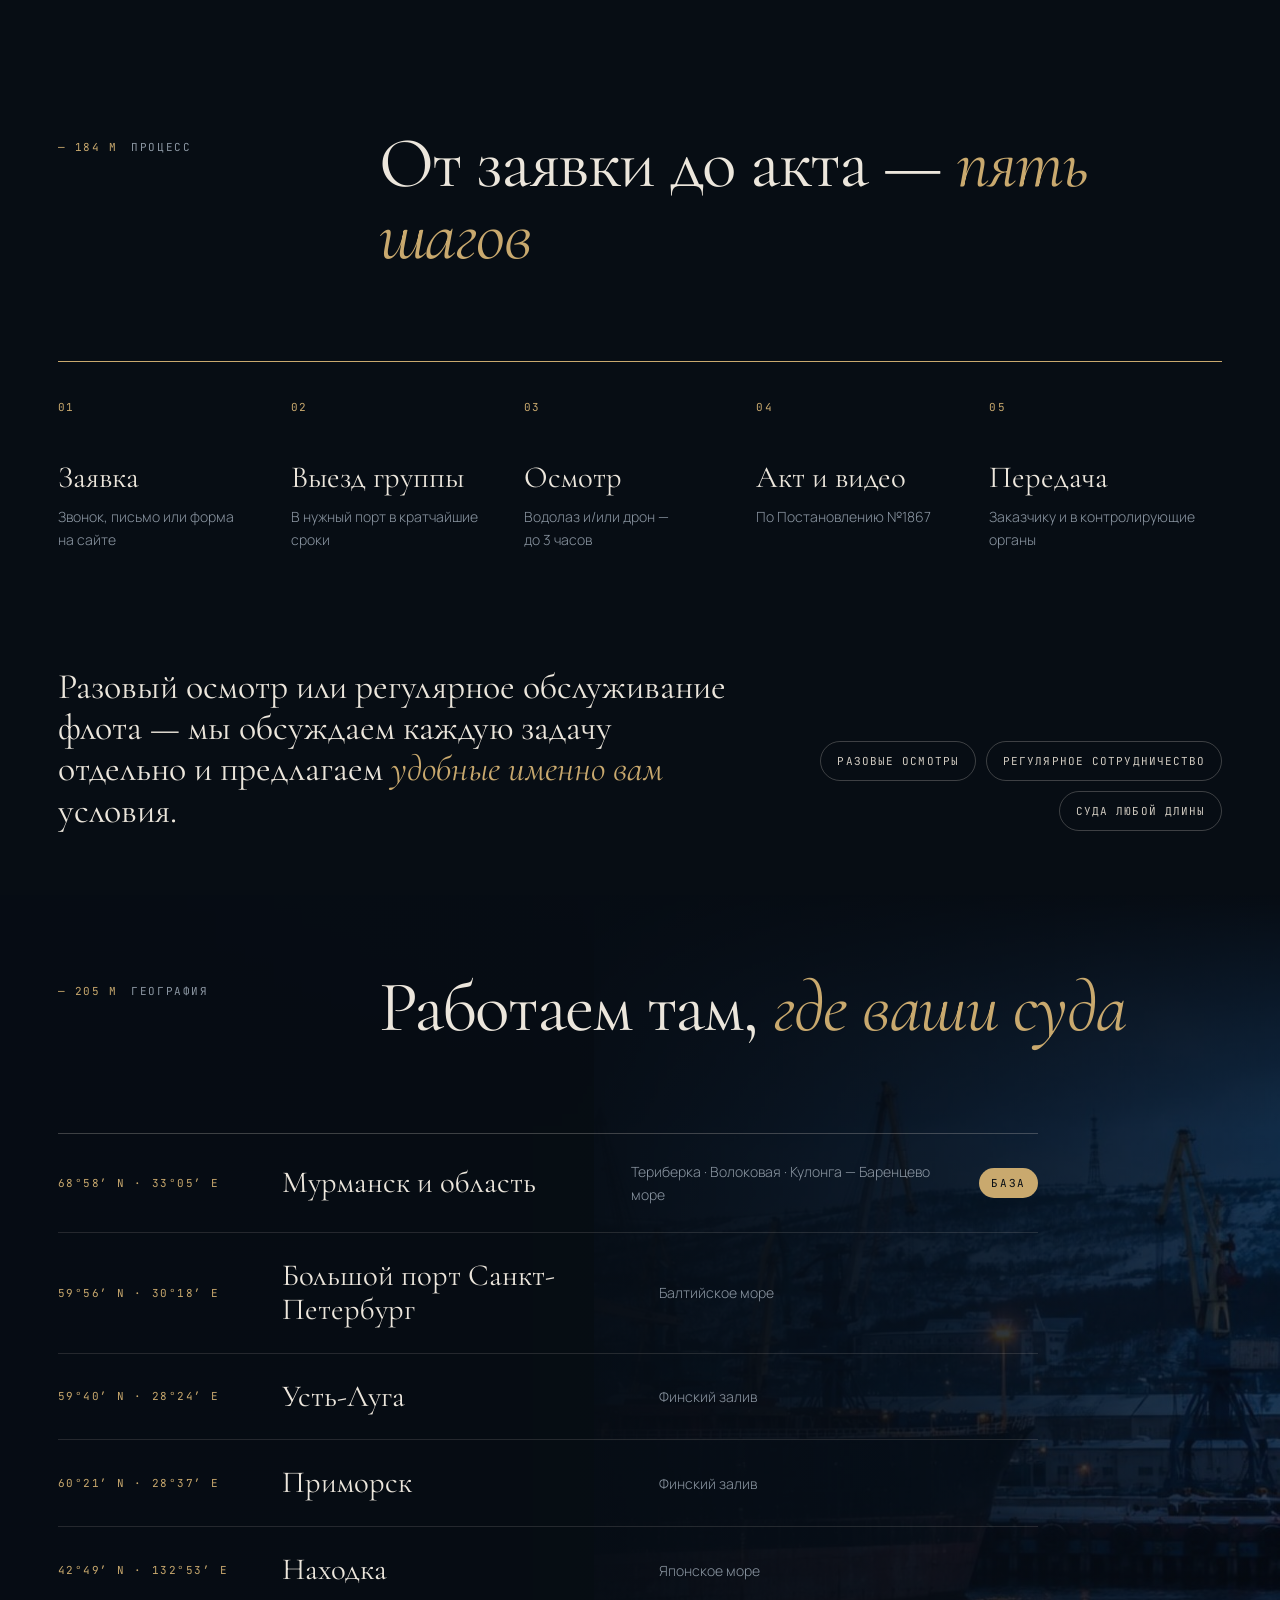
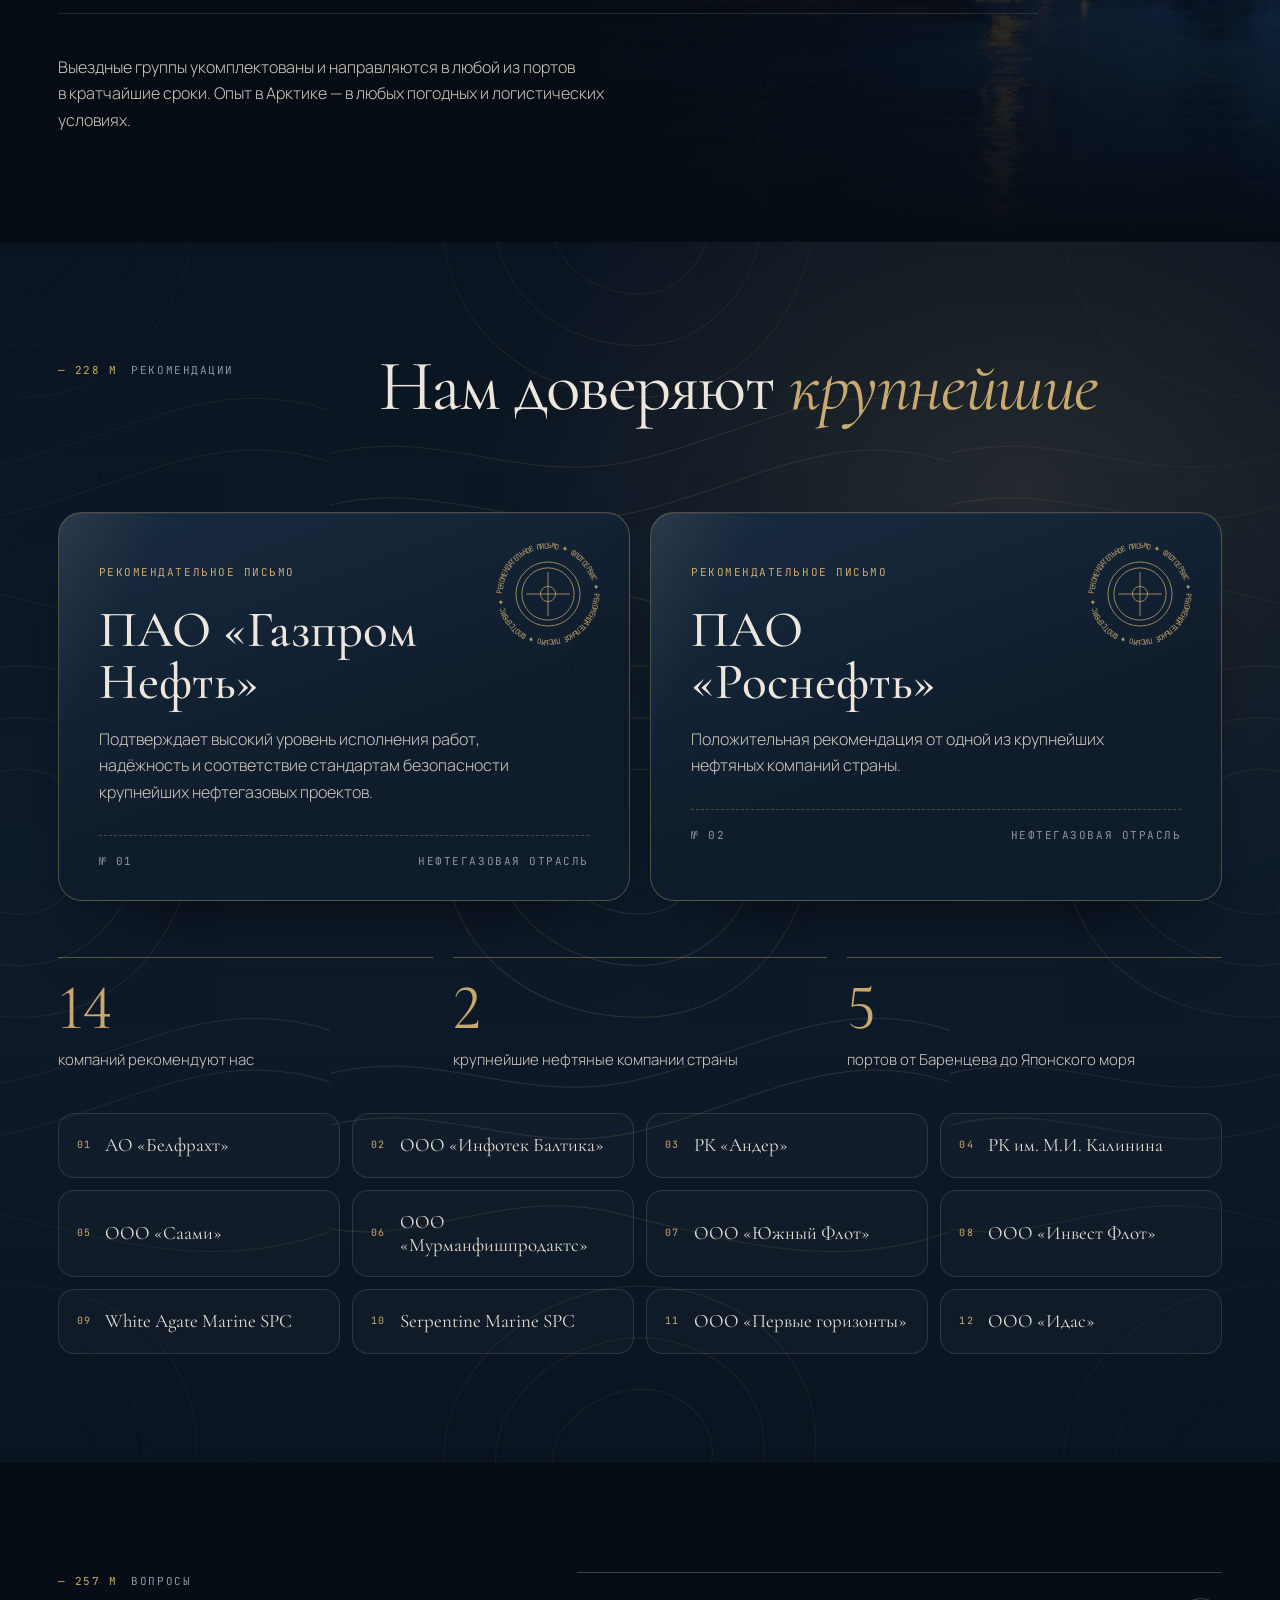
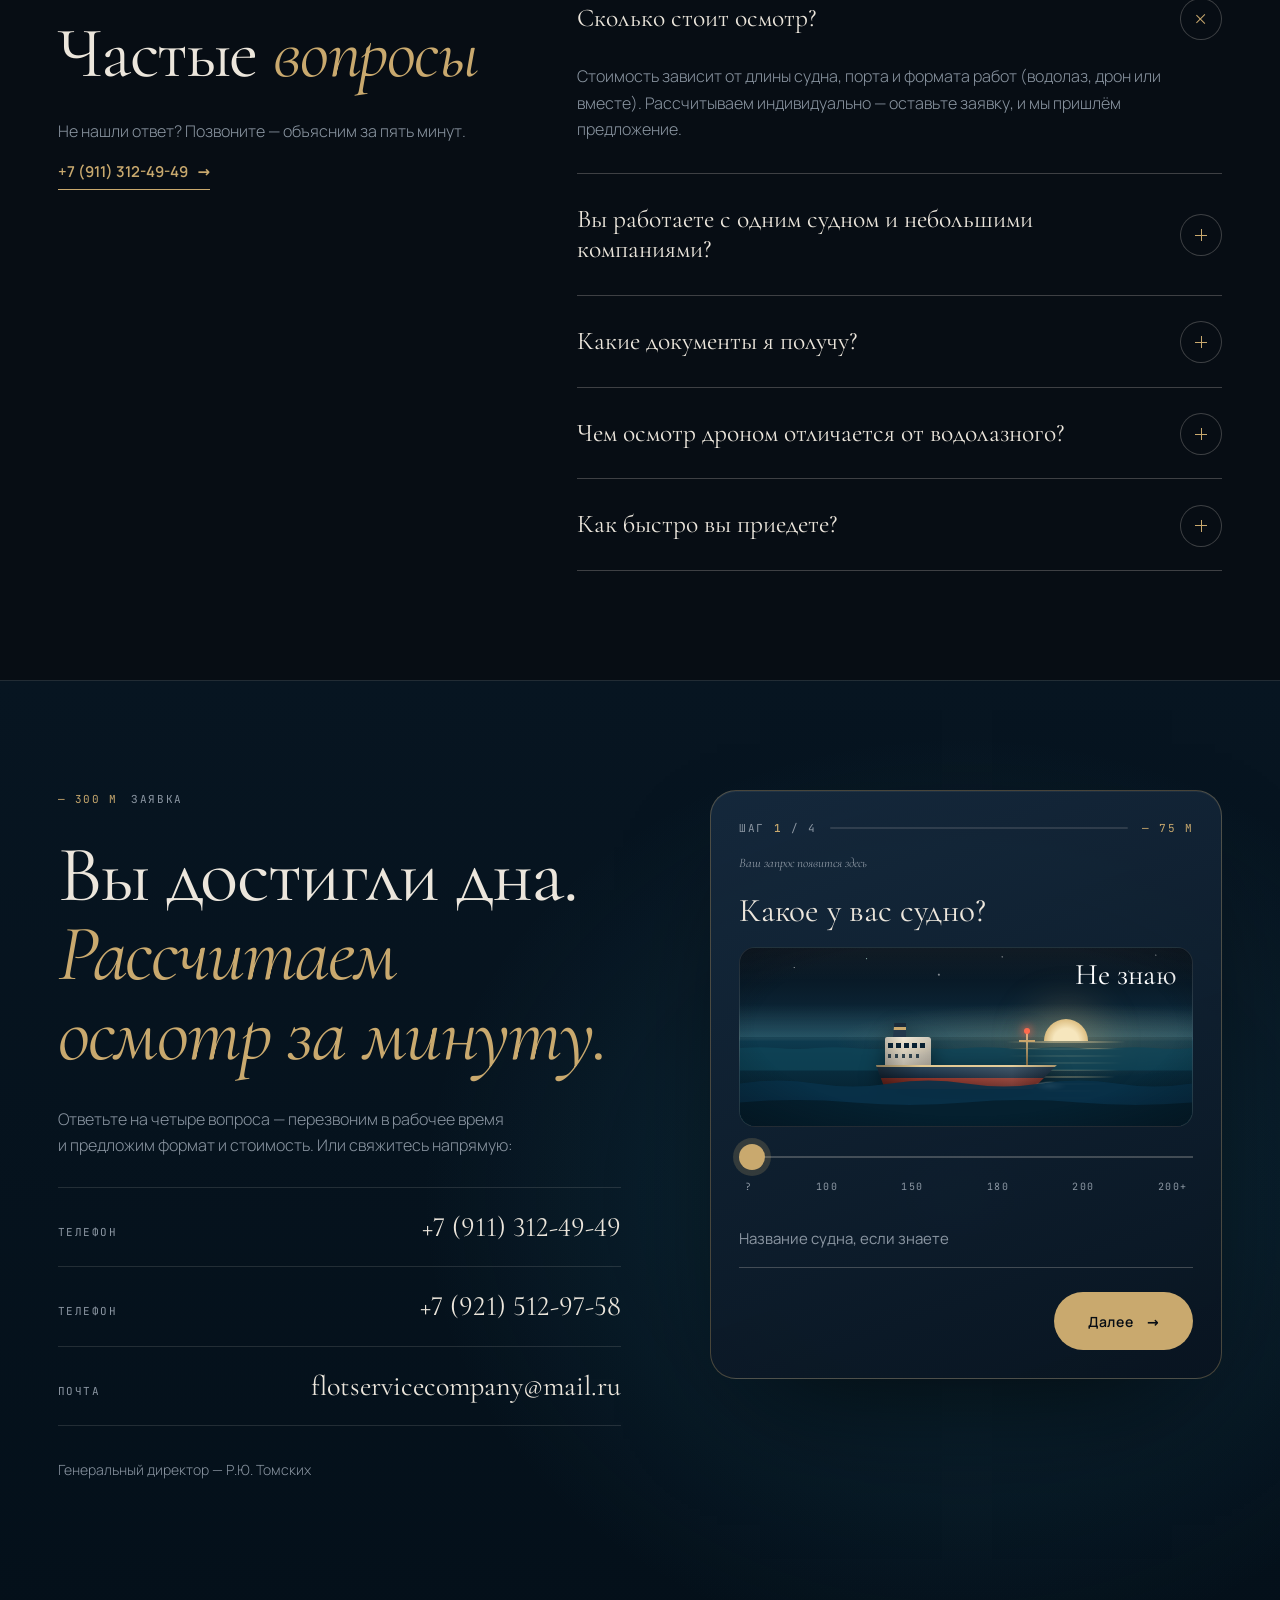
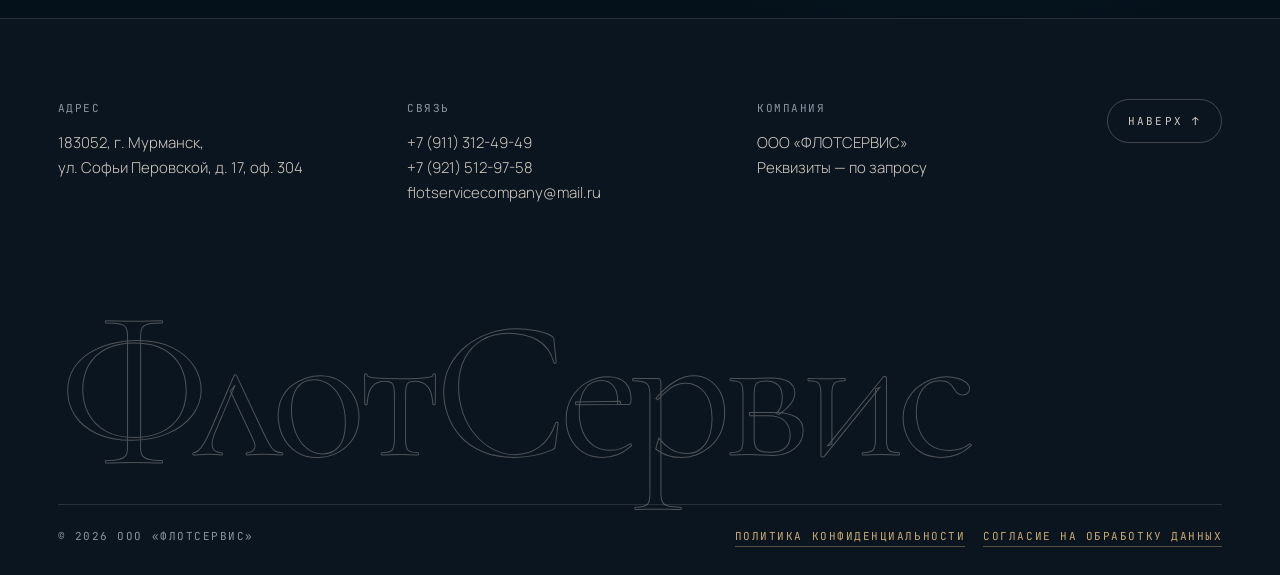
==== commit 141c9a8a: "Объёмные суда в блоке «Для кого» Co-Authored-By: Claude Opus 5.5 <noreply@anthropic.com>" ====
--- a/index.html
+++ b/index.html
@@ -11,7 +11,7 @@
 <meta property="og:image" content="assets/diver.jpg">
 <link rel="icon" href="data:image/svg+xml,%3Csvg xmlns='http://www.w3.org/2000/svg' viewBox='0 0 32 32'%3E%3Crect width='32' height='32' rx='6' fill='%23070d14'/%3E%3Ccircle cx='16' cy='16' r='9' fill='none' stroke='%23c9a96e' stroke-width='1.5'/%3E%3Cpath d='M16 4v24M4 16h24' stroke='%23c9a96e' stroke-width='1'/%3E%3C/svg%3E">
 <link rel="stylesheet" href="assets/fonts/fonts.css">
-<link rel="stylesheet" href="styles.css?v=20261018b">
+<link rel="stylesheet" href="styles.css?v=20261018c">
 <link rel="alternate" hreflang="ru" href="https://vodolaznaya-kompaniya.vercel.app/">
 <link rel="alternate" hreflang="en" href="https://vodolaznaya-kompaniya.vercel.app/en/">
 <script>
@@ -154,7 +154,7 @@
     <div class="who">
       <div class="who__panel is-active" id="tab-one" role="tabpanel" aria-labelledby="t-one">
         <div class="who__visual" aria-hidden="true">
-          <svg viewBox="0 0 120 40"><use href="#ship"/></svg>
+          <div class="ship-meter who__scene"><div class="ship-meter__sea"><span class="sea3d__sun"></span><span class="sea3d__path"></span><svg class="sea3d__w sea3d__w--far" viewBox="0 0 1200 60" preserveAspectRatio="none"><path d="M0 22 Q25 19 50 22 Q75 25 100 22 Q125 19 150 22 Q175 25 200 22 Q225 19 250 22 Q275 25 300 22 Q325 19 350 22 Q375 25 400 22 Q425 19 450 22 Q475 25 500 22 Q525 19 550 22 Q575 25 600 22 Q625 19 650 22 Q675 25 700 22 Q725 19 750 22 Q775 25 800 22 Q825 19 850 22 Q875 25 900 22 Q925 19 950 22 Q975 25 1000 22 Q1025 19 1050 22 Q1075 25 1100 22 Q1125 19 1150 22 Q1175 25 1200 22 V60H0Z"/></svg><div class="ship3d" style="--w:72%;--stack:16;left:14%"><span class="ship3d__shadow"></span><span class="ship3d__mast"></span><span class="ship3d__cargo"></span><span class="ship3d__bridge"><i></i></span><span class="ship3d__hull"></span><span class="ship3d__foam"></span></div><svg class="sea3d__w sea3d__w--mid" viewBox="0 0 1200 60" preserveAspectRatio="none"><path d="M0 24 Q50 19 100 24 Q150 29 200 24 Q250 19 300 24 Q350 29 400 24 Q450 19 500 24 Q550 29 600 24 Q650 19 700 24 Q750 29 800 24 Q850 19 900 24 Q950 29 1000 24 Q1050 19 1100 24 Q1150 29 1200 24 V60H0Z"/></svg><svg class="sea3d__w sea3d__w--near" viewBox="0 0 1200 60" preserveAspectRatio="none"><path d="M0 26 Q75 19 150 26 Q225 33 300 26 Q375 19 450 26 Q525 33 600 26 Q675 19 750 26 Q825 33 900 26 Q975 19 1050 26 Q1125 33 1200 26 V60H0Z"/></svg></div></div>
           <span class="mono">1 судно · разовый осмотр</span>
         </div>
         <div class="who__body">
@@ -170,7 +170,7 @@
       </div>
       <div class="who__panel" id="tab-fleet" role="tabpanel" aria-labelledby="t-fleet" hidden>
         <div class="who__visual who__visual--fleet" aria-hidden="true">
-          <div><svg viewBox="0 0 120 40"><use href="#ship"/></svg><svg viewBox="0 0 120 40"><use href="#ship"/></svg><svg viewBox="0 0 120 40"><use href="#ship"/></svg><svg viewBox="0 0 120 40"><use href="#ship"/></svg></div>
+          <div class="ship-meter who__scene"><div class="ship-meter__sea"><span class="sea3d__sun"></span><span class="sea3d__path"></span><svg class="sea3d__w sea3d__w--far" viewBox="0 0 1200 60" preserveAspectRatio="none"><path d="M0 22 Q25 19 50 22 Q75 25 100 22 Q125 19 150 22 Q175 25 200 22 Q225 19 250 22 Q275 25 300 22 Q325 19 350 22 Q375 25 400 22 Q425 19 450 22 Q475 25 500 22 Q525 19 550 22 Q575 25 600 22 Q625 19 650 22 Q675 25 700 22 Q725 19 750 22 Q775 25 800 22 Q825 19 850 22 Q875 25 900 22 Q925 19 950 22 Q975 25 1000 22 Q1025 19 1050 22 Q1075 25 1100 22 Q1125 19 1150 22 Q1175 25 1200 22 V60H0Z"/></svg><div class="ship3d" style="--w:38%;--stack:8;left:6%;bottom:44%;scale:.42;animation-delay:-1s"><span class="ship3d__shadow"></span><span class="ship3d__mast"></span><span class="ship3d__cargo"></span><span class="ship3d__bridge"><i></i></span><span class="ship3d__hull"></span><span class="ship3d__foam"></span></div><div class="ship3d" style="--w:34%;left:58%;bottom:45%;scale:.36;animation-delay:-3s"><span class="ship3d__shadow"></span><span class="ship3d__mast"></span><span class="ship3d__cargo"></span><span class="ship3d__bridge"><i></i></span><span class="ship3d__hull"></span><span class="ship3d__foam"></span></div><div class="ship3d" style="--w:50%;--stack:16;left:40%;bottom:31%;scale:.68;animation-delay:-2s"><span class="ship3d__shadow"></span><span class="ship3d__mast"></span><span class="ship3d__cargo"></span><span class="ship3d__bridge"><i></i></span><span class="ship3d__hull"></span><span class="ship3d__foam"></span></div><div class="ship3d" style="--w:64%;--stack:24;left:3%;bottom:21%"><span class="ship3d__shadow"></span><span class="ship3d__mast"></span><span class="ship3d__cargo"></span><span class="ship3d__bridge"><i></i></span><span class="ship3d__hull"></span><span class="ship3d__foam"></span></div><svg class="sea3d__w sea3d__w--mid" viewBox="0 0 1200 60" preserveAspectRatio="none"><path d="M0 24 Q50 19 100 24 Q150 29 200 24 Q250 19 300 24 Q350 29 400 24 Q450 19 500 24 Q550 29 600 24 Q650 19 700 24 Q750 29 800 24 Q850 19 900 24 Q950 29 1000 24 Q1050 19 1100 24 Q1150 29 1200 24 V60H0Z"/></svg><svg class="sea3d__w sea3d__w--near" viewBox="0 0 1200 60" preserveAspectRatio="none"><path d="M0 26 Q75 19 150 26 Q225 33 300 26 Q375 19 450 26 Q525 33 600 26 Q675 19 750 26 Q825 33 900 26 Q975 19 1050 26 Q1125 33 1200 26 V60H0Z"/></svg></div></div>
           <span class="mono">флот · договор на обслуживание</span>
         </div>
         <div class="who__body">
@@ -573,6 +573,6 @@
   <symbol id="ship" viewBox="0 0 120 40"><path d="M4 26h112l-10 12H16z" fill="none" stroke="currentColor" stroke-width="1.2"/><path d="M30 26V16h40v10M74 26V10h14v16M78 10V4h6v6" fill="none" stroke="currentColor" stroke-width="1.2"/><path d="M0 39h120" stroke="currentColor" stroke-width=".6" stroke-dasharray="2 3"/></symbol>
 </svg>
 
-<script src="script.js?v=20261018b"></script>
+<script src="script.js?v=20261018c"></script>
 </body>
 </html>
--- a/styles.css
+++ b/styles.css
@@ -199,14 +199,15 @@
 .who__panel{display:grid;grid-template-columns:minmax(0,1fr) minmax(0,1.15fr);gap:clamp(32px,7vw,120px);align-items:center;animation:fade .8s var(--ease)}
 .who__panel[hidden]{display:none}
 @keyframes fade{from{opacity:0;transform:translateY(18px)}to{opacity:1;transform:none}}
-.who__visual{aspect-ratio:4/3;border:1px solid var(--line);display:flex;flex-direction:column;justify-content:center;align-items:center;gap:28px;color:var(--brass);padding:40px;background:
+.who__visual{aspect-ratio:4/3;border:1px solid var(--line);display:flex;flex-direction:column;justify-content:center;align-items:center;gap:20px;color:var(--brass);padding:18px 18px 24px;background:
   repeating-linear-gradient(0deg,transparent 0 39px,rgba(236,230,220,.05) 39px 40px),
   repeating-linear-gradient(90deg,transparent 0 39px,rgba(236,230,220,.05) 39px 40px),
   radial-gradient(ellipse at 50% 80%,rgba(201,169,110,.12),transparent 65%)}
-.who__visual>svg{width:min(320px,80%);animation:float 5s ease-in-out infinite}
-.who__visual--fleet>div{display:grid;grid-template-columns:1fr 1fr;gap:20px 28px;width:min(360px,90%)}
-.who__visual--fleet svg{animation:float 5s ease-in-out infinite}
-.who__visual--fleet svg:nth-child(2){animation-delay:.8s}.who__visual--fleet svg:nth-child(3){animation-delay:1.6s}.who__visual--fleet svg:nth-child(4){animation-delay:2.4s}
+.who__scene{width:100%;height:auto;flex:1;min-height:200px;border-radius:12px;container-type:inline-size}
+@container (max-width:439px){.who__scene .ship3d{--u:.8px}}
+@container (min-width:440px){.who__scene .ship3d{--u:1.25px}}
+@container (min-width:600px){.who__scene .ship3d{--u:1.6px}}
+.ship3d{transform-origin:50% 100%}
 .who__visual .mono{color:var(--muted)}
 @keyframes float{50%{transform:translateY(-6px)}}
 .who__body h3{font-family:var(--serif);font-weight:400;font-size:clamp(28px,2.8vw,42px);line-height:1.08;margin-bottom:28px}
@@ -593,30 +594,30 @@
 .sea3d__w--near{bottom:0;height:24%;fill:#05202f;animation-duration:13s}
 @keyframes sea{to{transform:translateX(-50%)}}
 /* судно: растёт в длину, а не в высоту — всегда помещается в рамку */
-.ship3d{position:absolute;bottom:21%;left:calc((100% - var(--w,40%)) / 2);width:var(--w,40%);height:72px;
+.ship3d{--u:1px;position:absolute;bottom:21%;left:calc((100% - var(--w,40%)) / 2);width:var(--w,40%);height:calc(72*var(--u));
   transition:width .8s var(--ease),left .8s var(--ease);transform-origin:50% 100%;animation:bob 5s ease-in-out infinite;
-  filter:drop-shadow(0 6px 10px rgba(0,0,0,.45))}
+  filter:drop-shadow(0 calc(6*var(--u)) calc(10*var(--u)) rgba(0,0,0,.45))}
 @keyframes bob{50%{transform:translateY(-2px) rotate(-.5deg)}}
-.ship3d>span{position:absolute;bottom:20px}
-.ship3d__hull{left:0;right:0;height:24px;bottom:0!important;clip-path:polygon(0 0,100% 0,calc(100% - 24px) 100%,9px 100%);
+.ship3d>span{position:absolute;bottom:calc(20*var(--u))}
+.ship3d__hull{left:0;right:0;height:calc(24*var(--u));bottom:0!important;clip-path:polygon(0 0,100% 0,calc(100% - calc(24*var(--u))) 100%,calc(9*var(--u)) 100%);
   background:linear-gradient(90deg,rgba(0,0,0,.4),transparent 25%,rgba(255,255,255,.1) 75%,rgba(0,0,0,.25)),
-    linear-gradient(180deg,#e2c891 0 2px,#2a4459 2px,#16283a 55%,#8c3328 55%,#5a1f1a)}
-.ship3d__bridge{left:5%;width:46px;height:32px;border-radius:2px 3px 0 0;
+    linear-gradient(180deg,#e2c891 0 calc(2*var(--u)),#2a4459 calc(2*var(--u)),#16283a 55%,#8c3328 55%,#5a1f1a)}
+.ship3d__bridge{left:5%;width:calc(46*var(--u));height:calc(32*var(--u));border-radius:calc(2*var(--u)) calc(3*var(--u)) 0 0;
   background:linear-gradient(90deg,rgba(0,0,0,.2),transparent 40%,rgba(0,0,0,.15)),linear-gradient(180deg,#f1ebdd,#b4ad9f)}
-.ship3d__bridge::before{content:"";position:absolute;left:3px;right:3px;top:6px;height:5px;background:repeating-linear-gradient(90deg,#0a2131 0 5px,transparent 5px 8px);box-shadow:0 0 8px rgba(255,214,140,.4)}
-.ship3d__bridge::after{content:"";position:absolute;left:3px;right:12px;top:17px;height:4px;background:repeating-linear-gradient(90deg,rgba(10,33,49,.8) 0 3px,transparent 3px 7px)}
-.ship3d__bridge i{position:absolute;left:8px;bottom:100%;width:13px;height:14px;clip-path:polygon(10% 0,100% 0,100% 100%,0 100%);
-  background:linear-gradient(180deg,#1a2a39 0 4px,#c9a96e 4px 7px,#22384c 7px)}
-.ship3d__cargo{left:calc(5% + 52px);right:32px;height:var(--stack,0px);transition:height .7s var(--ease);
+.ship3d__bridge::before{content:"";position:absolute;left:calc(3*var(--u));right:calc(3*var(--u));top:calc(6*var(--u));height:calc(5*var(--u));background:repeating-linear-gradient(90deg,#0a2131 0 calc(5*var(--u)),transparent calc(5*var(--u)) calc(8*var(--u)));box-shadow:0 0 calc(8*var(--u)) rgba(255,214,140,.4)}
+.ship3d__bridge::after{content:"";position:absolute;left:calc(3*var(--u));right:calc(12*var(--u));top:calc(17*var(--u));height:calc(4*var(--u));background:repeating-linear-gradient(90deg,rgba(10,33,49,.8) 0 calc(3*var(--u)),transparent calc(3*var(--u)) calc(7*var(--u)))}
+.ship3d__bridge i{position:absolute;left:calc(8*var(--u));bottom:100%;width:calc(13*var(--u));height:calc(14*var(--u));clip-path:polygon(10% 0,100% 0,100% 100%,0 100%);
+  background:linear-gradient(180deg,#1a2a39 0 calc(4*var(--u)),#c9a96e calc(4*var(--u)) calc(7*var(--u)),#22384c calc(7*var(--u)))}
+.ship3d__cargo{left:calc(5% + calc(52*var(--u)));right:calc(32*var(--u));height:calc(var(--stack,0)*var(--u));transition:height .7s var(--ease);
   background:linear-gradient(90deg,rgba(0,0,0,.3),transparent 35%,rgba(255,255,255,.08) 80%),
-    repeating-linear-gradient(180deg,transparent 0 7px,rgba(5,15,24,.85) 7px 8px),
-    repeating-linear-gradient(90deg,#a24e38 0 15px,#0c1a26 15px 16px,#2f6e86 16px 31px,#0c1a26 31px 32px,#c9a96e 32px 47px,#0c1a26 47px 48px,#6f828f 48px 63px,#0c1a26 63px 64px)}
-.ship3d__mast{right:16%;width:2px;height:38px;background:linear-gradient(#e2c891,#6d5a3a)}
-.ship3d__mast::before{content:"";position:absolute;left:-7px;top:9px;width:16px;height:1.5px;background:#c9a96e}
-.ship3d__mast::after{content:"";position:absolute;left:-2px;top:-3px;width:6px;height:6px;border-radius:50%;background:#ff6a4d;box-shadow:0 0 8px 2px rgba(255,106,77,.7);animation:blink 2s steps(1) infinite}
+    repeating-linear-gradient(180deg,transparent 0 calc(7*var(--u)),rgba(5,15,24,.85) calc(7*var(--u)) calc(8*var(--u))),
+    repeating-linear-gradient(90deg,#a24e38 0 calc(15*var(--u)),#0c1a26 calc(15*var(--u)) calc(16*var(--u)),#2f6e86 calc(16*var(--u)) calc(31*var(--u)),#0c1a26 calc(31*var(--u)) calc(32*var(--u)),#c9a96e calc(32*var(--u)) calc(47*var(--u)),#0c1a26 calc(47*var(--u)) calc(48*var(--u)),#6f828f calc(48*var(--u)) calc(63*var(--u)),#0c1a26 calc(63*var(--u)) calc(64*var(--u)))}
+.ship3d__mast{right:16%;width:calc(2*var(--u));height:calc(38*var(--u));background:linear-gradient(#e2c891,#6d5a3a)}
+.ship3d__mast::before{content:"";position:absolute;left:-7px;top:calc(9*var(--u));width:calc(16*var(--u));height:calc(1.5*var(--u));background:#c9a96e}
+.ship3d__mast::after{content:"";position:absolute;left:-2px;top:-3px;width:calc(6*var(--u));height:calc(6*var(--u));border-radius:50%;background:#ff6a4d;box-shadow:0 0 calc(8*var(--u)) calc(2*var(--u)) rgba(255,106,77,.7);animation:blink 2s steps(1) infinite}
 @keyframes blink{50%{opacity:.15}}
-.ship3d__shadow{left:2%;right:2%;bottom:-12px!important;height:16px;border-radius:50%;background:radial-gradient(ellipse,rgba(0,0,0,.5),transparent 70%)}
-.ship3d__foam{right:-10px;bottom:-2px!important;width:34px;height:10px;border-radius:50%;background:radial-gradient(ellipse,rgba(230,250,255,.8),rgba(230,250,255,0) 70%);animation:foam 1.6s ease-in-out infinite}
+.ship3d__shadow{left:2%;right:2%;bottom:-12px!important;height:calc(16*var(--u));border-radius:50%;background:radial-gradient(ellipse,rgba(0,0,0,.5),transparent 70%)}
+.ship3d__foam{right:-10px;bottom:-2px!important;width:calc(34*var(--u));height:calc(10*var(--u));border-radius:50%;background:radial-gradient(ellipse,rgba(230,250,255,.8),rgba(230,250,255,0) 70%);animation:foam 1.6s ease-in-out infinite}
 @keyframes foam{50%{transform:scaleX(1.25);opacity:.6}}
 .ship-meter__val{position:absolute;top:12px;right:16px;font-family:var(--serif);font-size:30px;line-height:1;color:#fff}
 .ship-meter__range{-webkit-appearance:none;appearance:none;width:100%;height:28px;margin:16px 0 4px;background:transparent;cursor:pointer}
@@ -746,7 +747,8 @@
   .marquee__row{padding:22px 0;gap:32px}
   .switch{flex-direction:column;border-bottom:0;gap:0}
   .switch__btn{padding:16px 0;margin:0;border-bottom:1px solid var(--line);font-size:24px}
-  .who__visual{aspect-ratio:16/10;padding:24px}
+  .who__visual{aspect-ratio:auto;padding:16px 16px 22px;gap:18px}
+  .who__scene{min-height:250px}
   .row{grid-template-columns:40px minmax(0,1fr);gap:10px 14px}
   .row__a{width:0;height:0;border:0;font-size:0;overflow:visible}
   .row:hover{padding-left:0}
